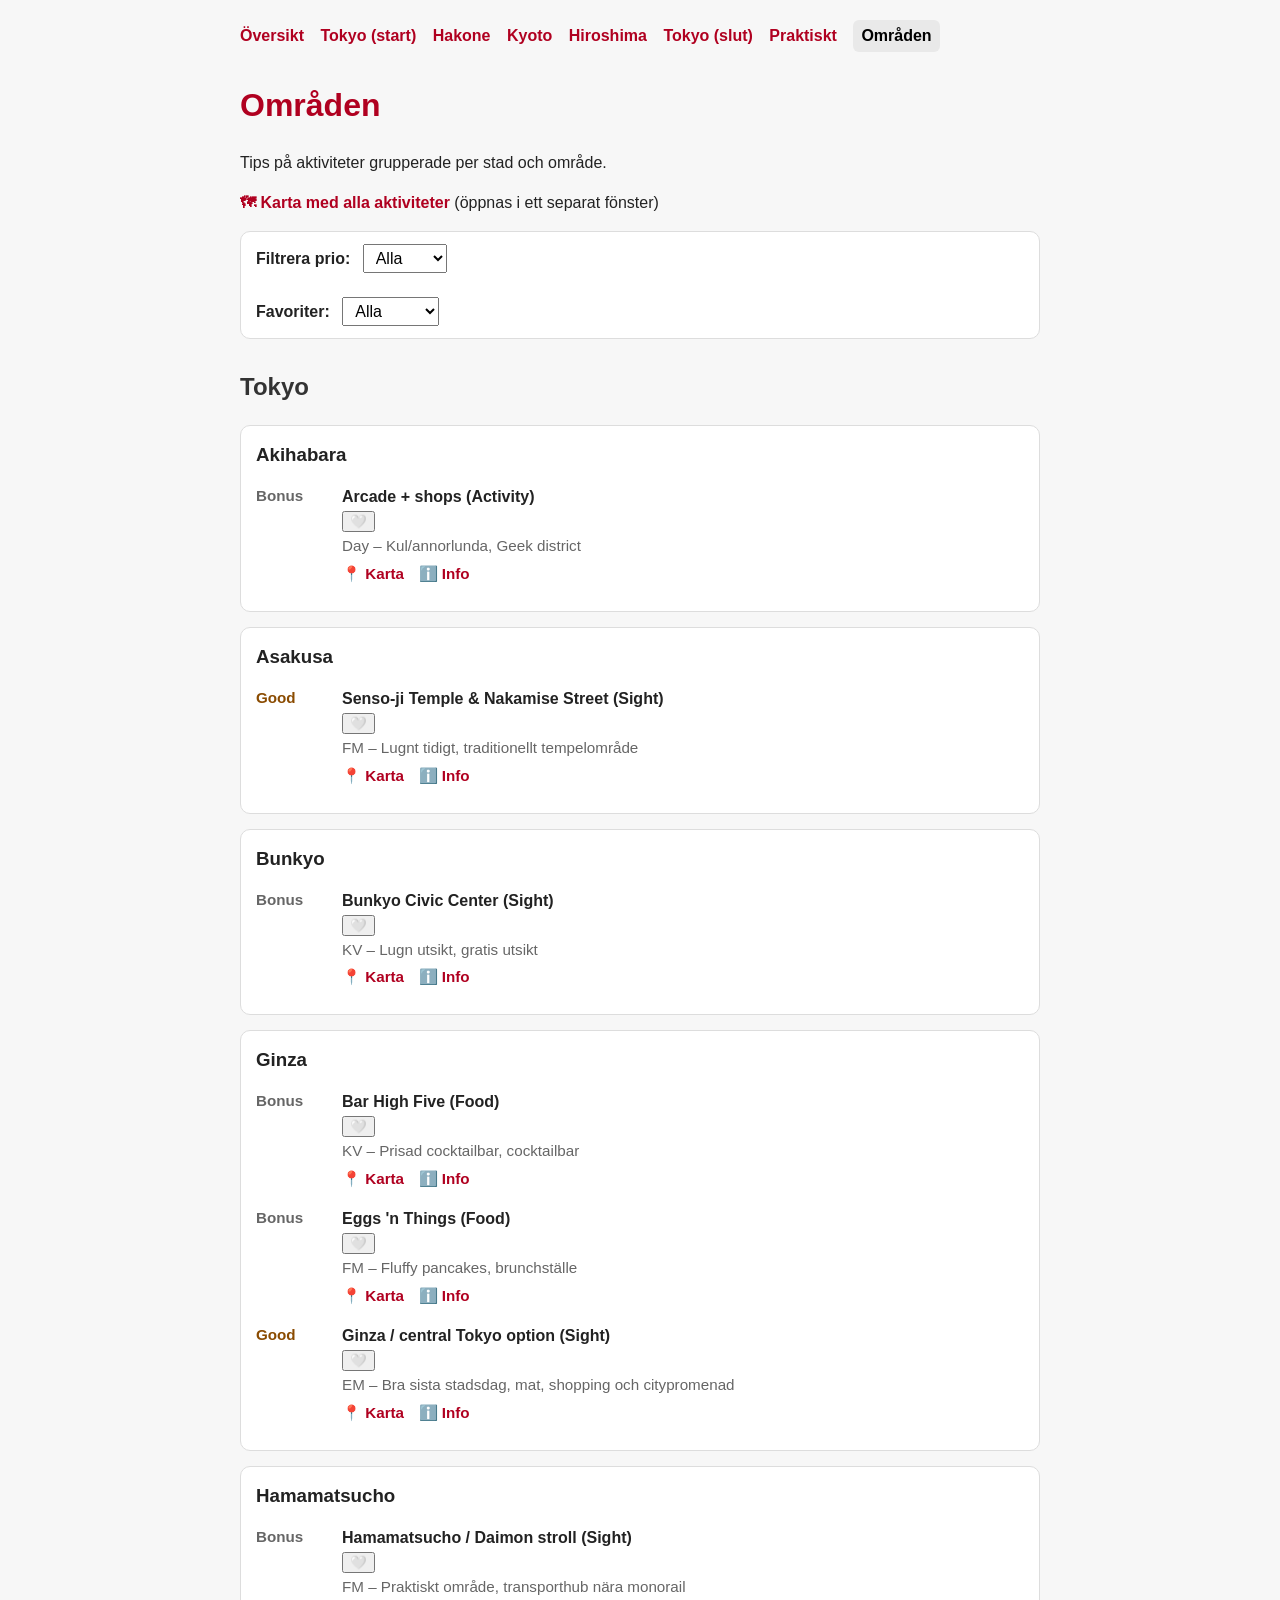
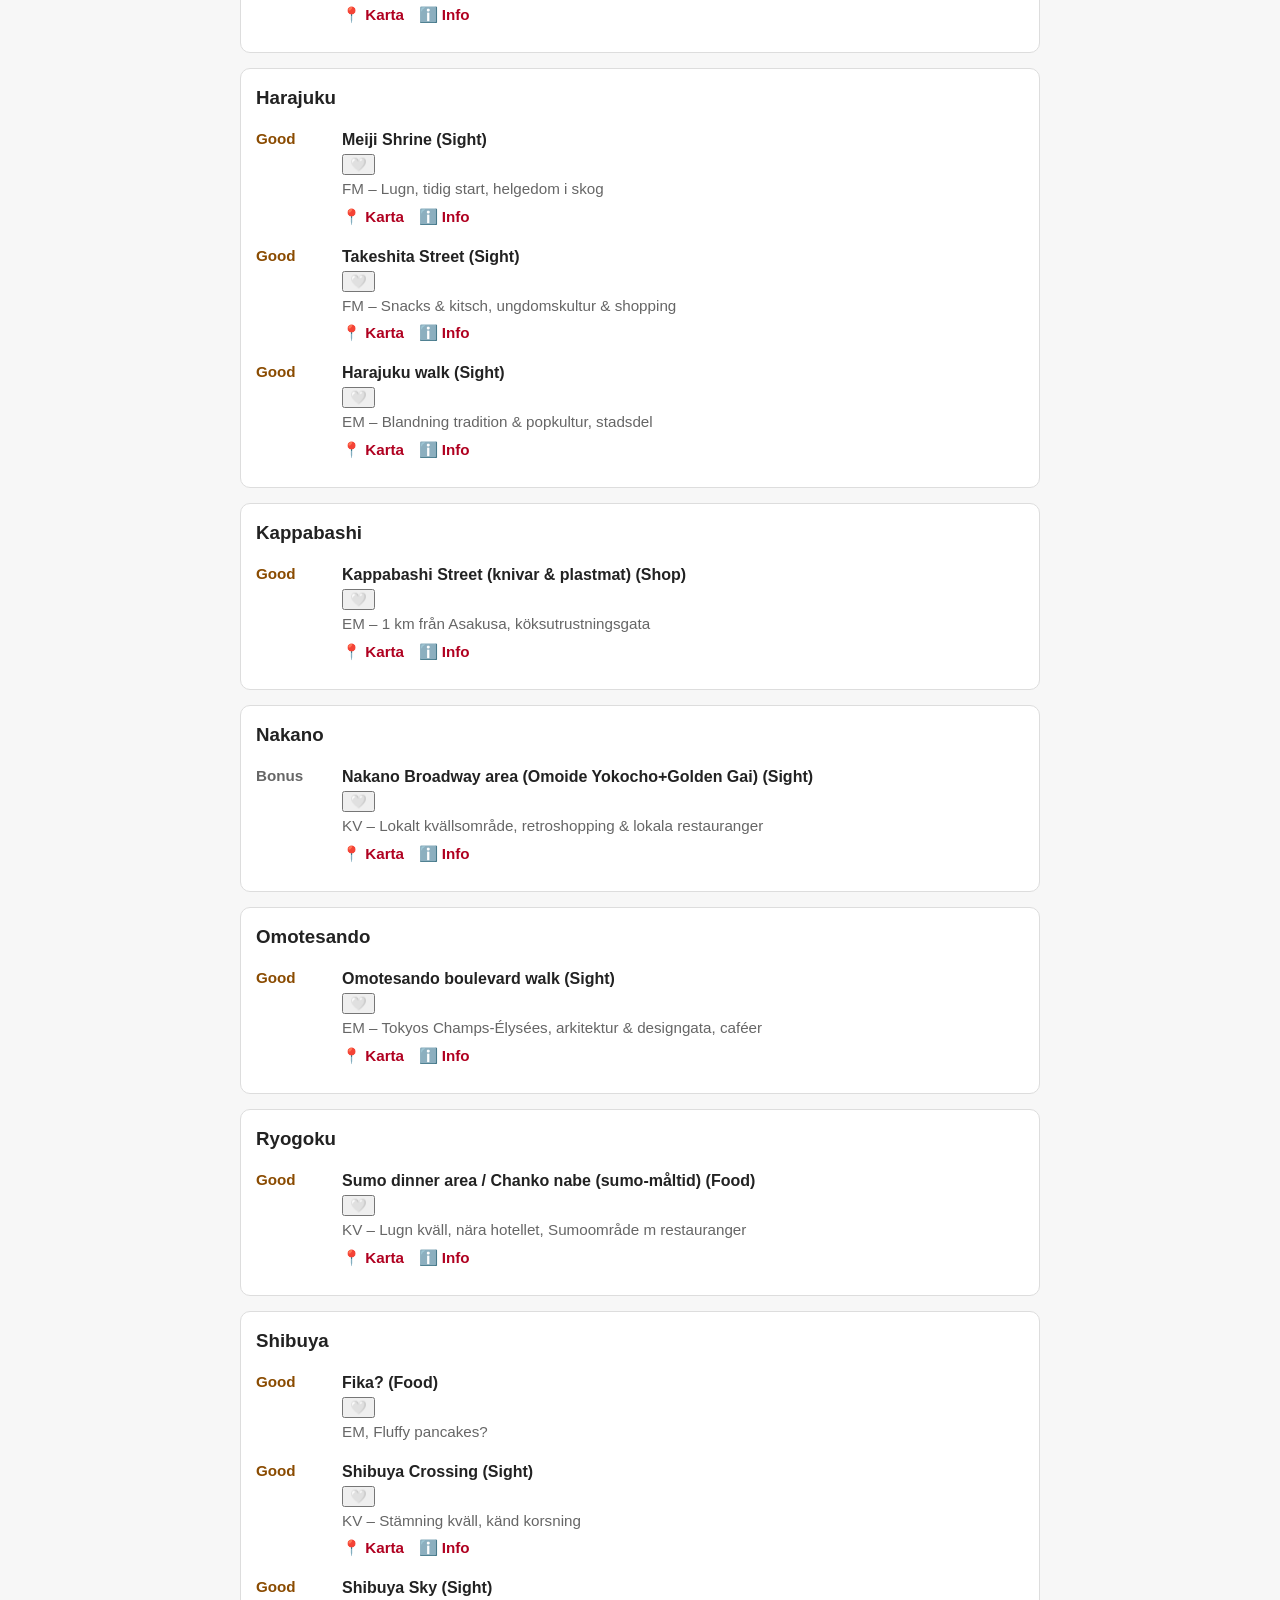
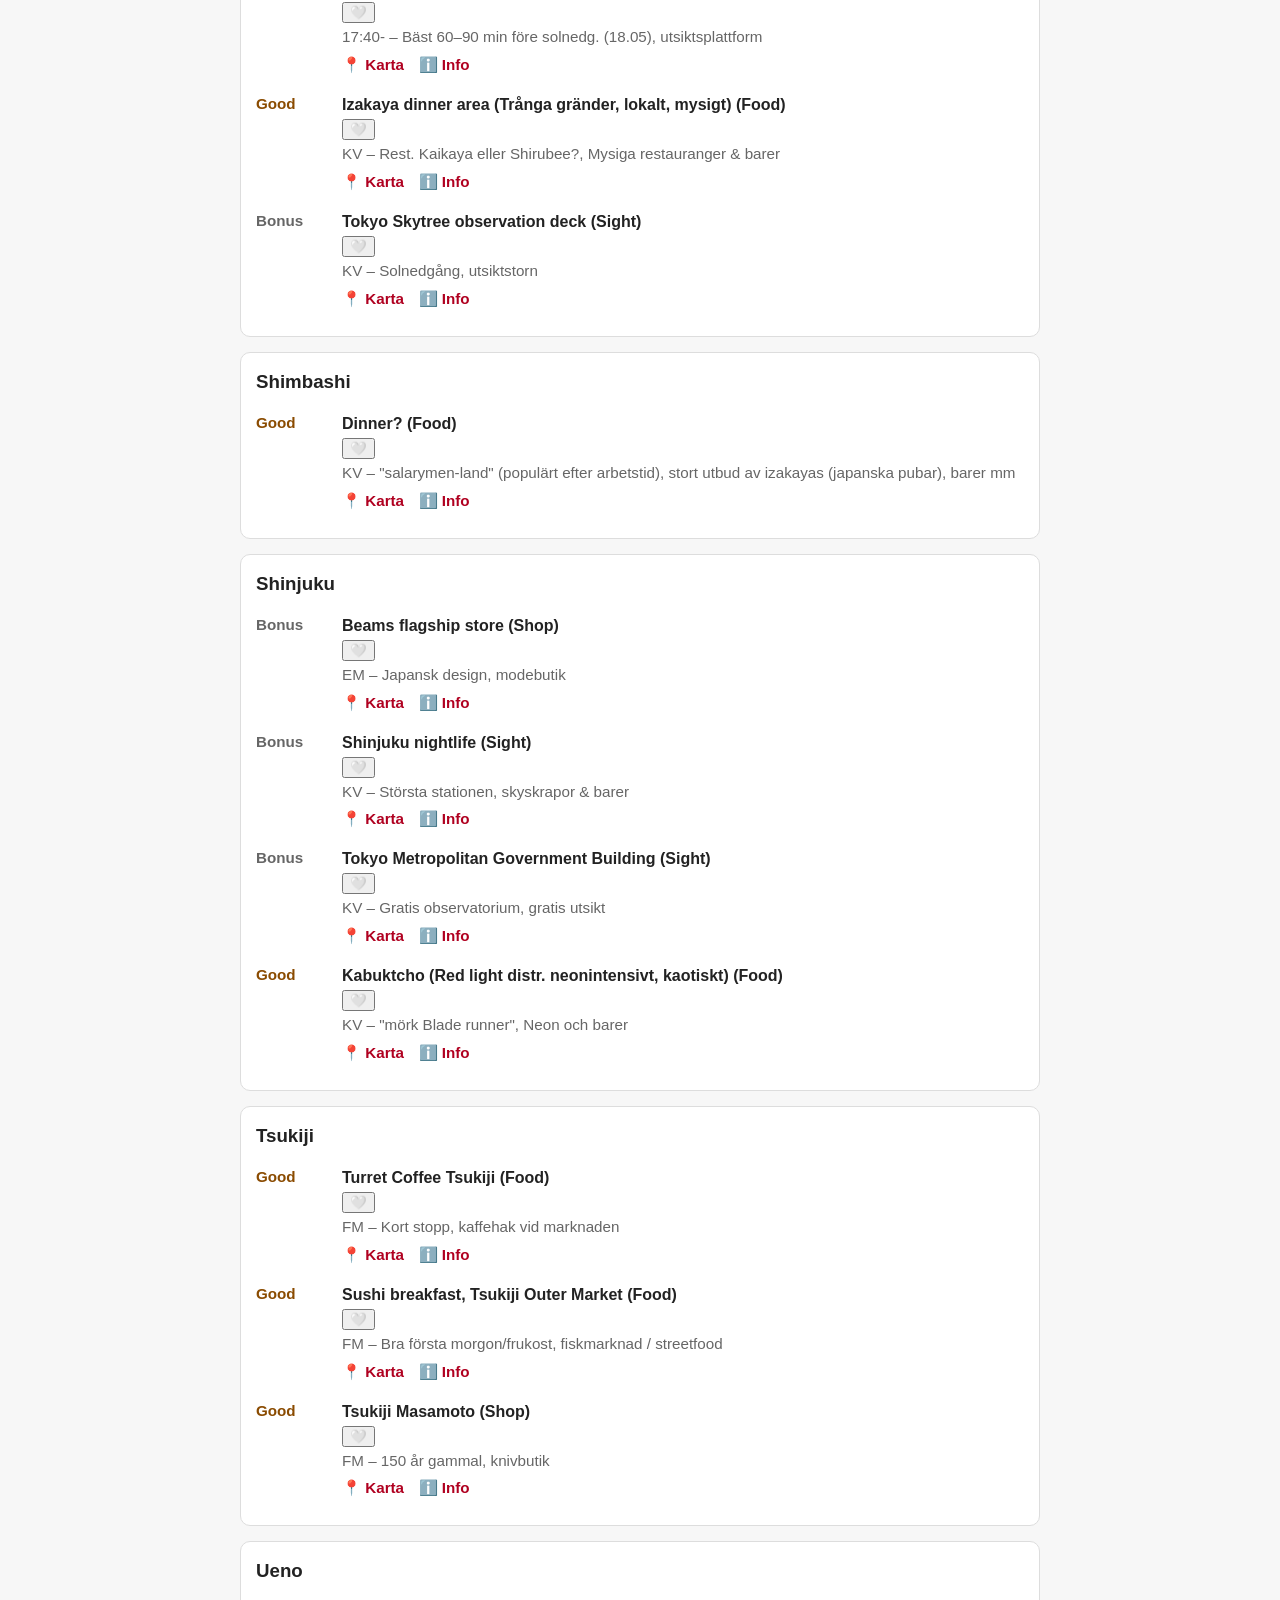
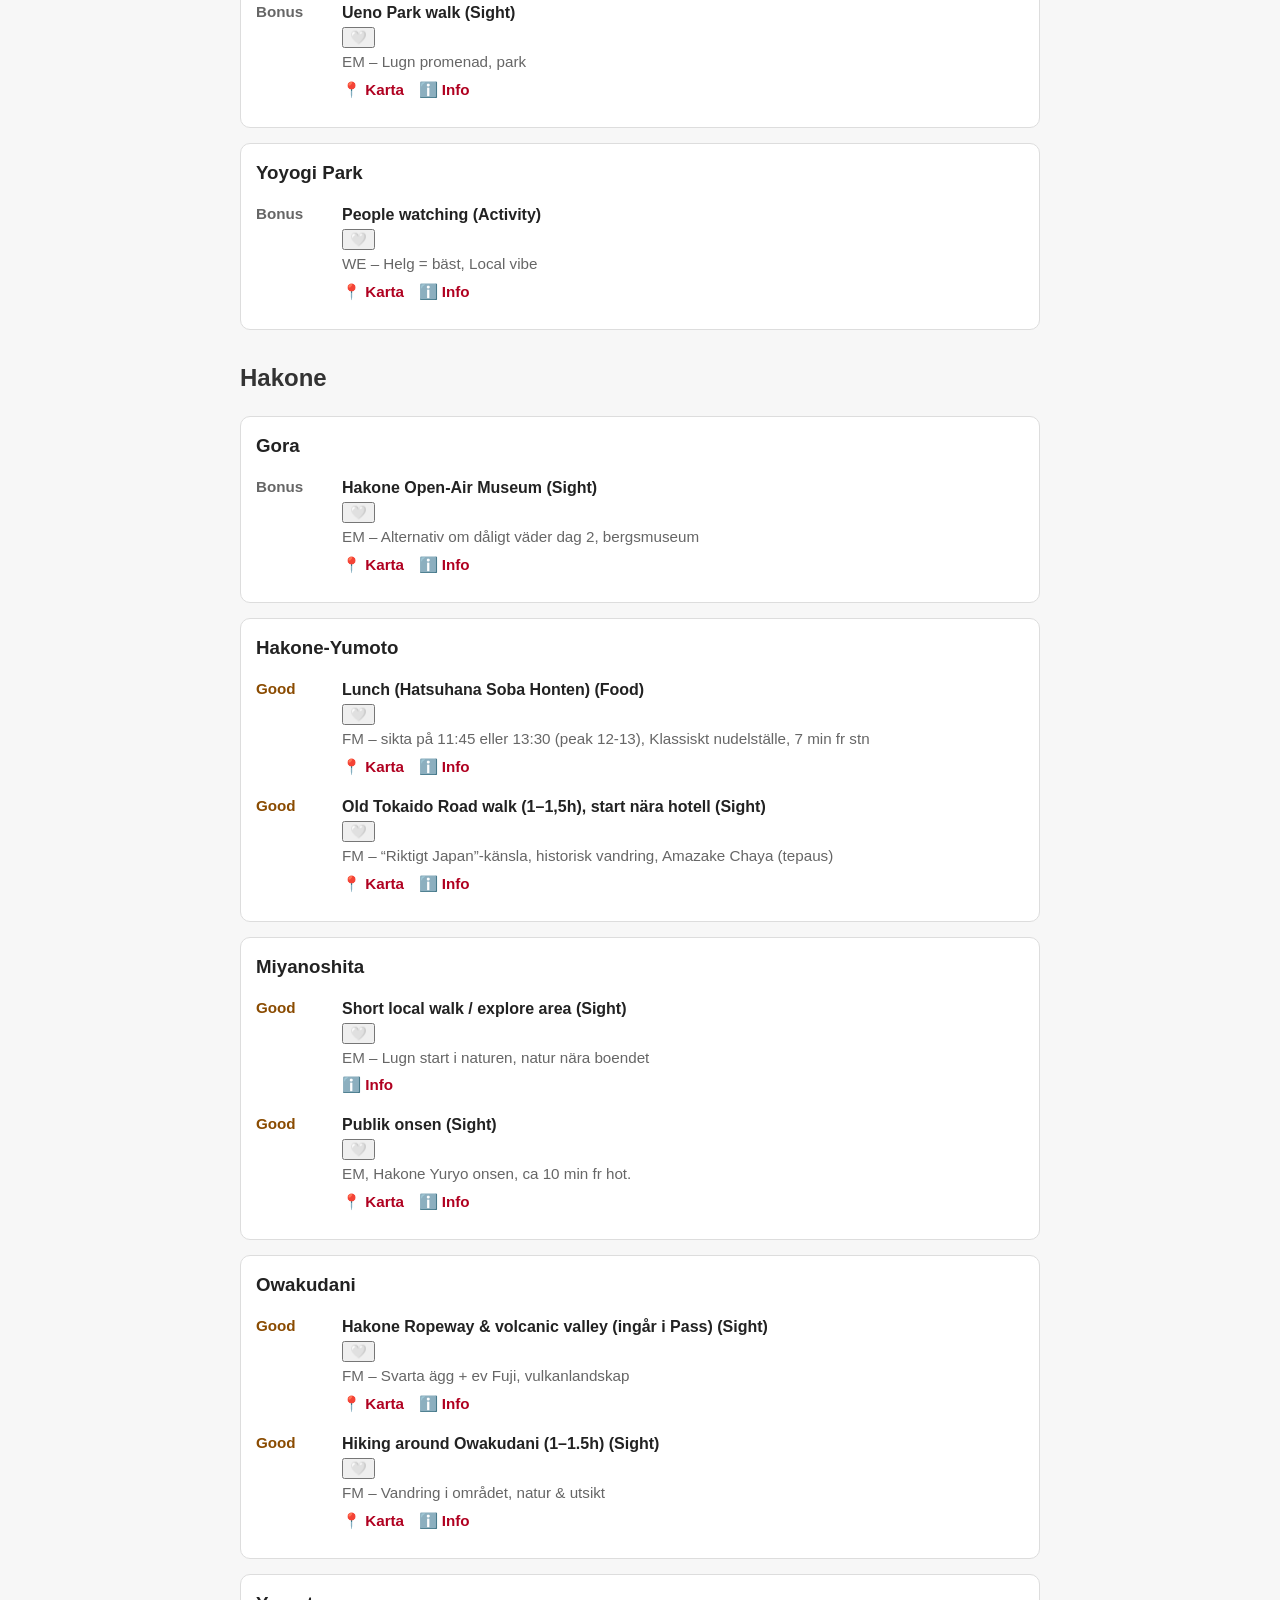
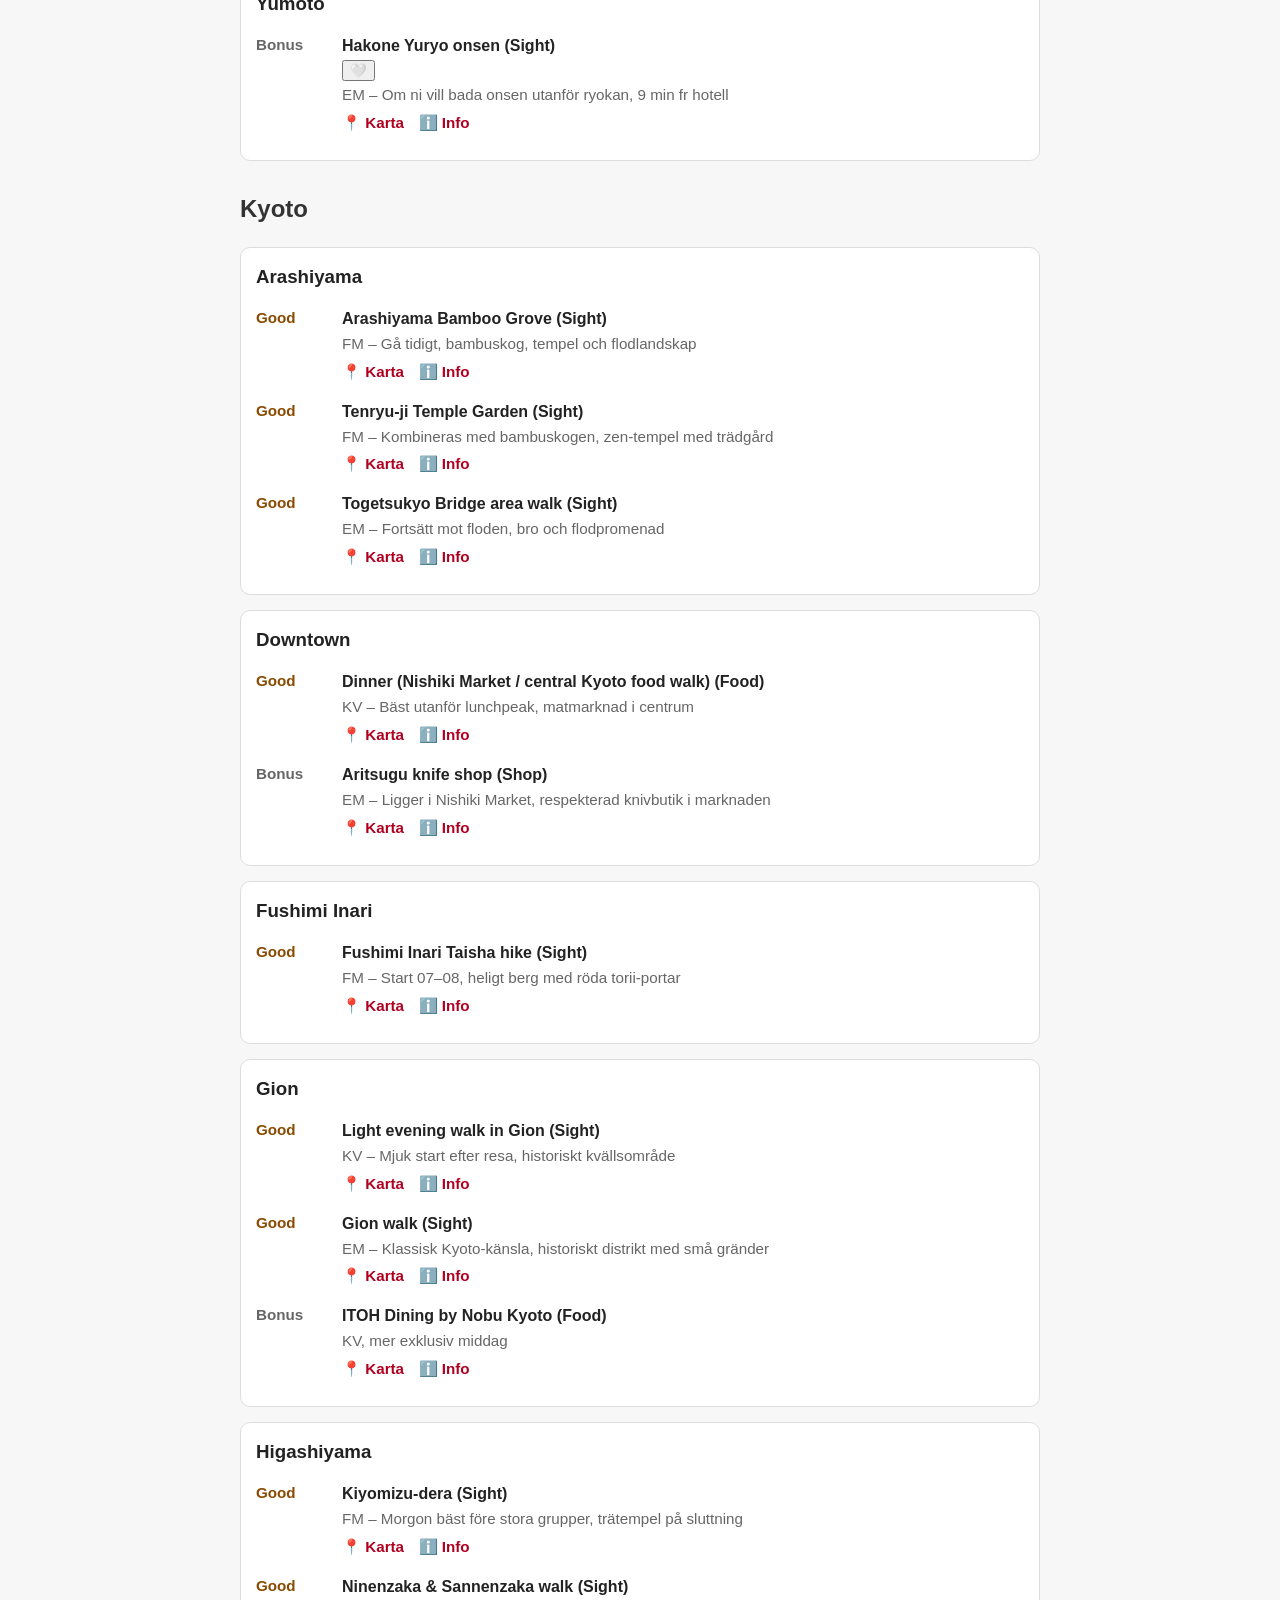
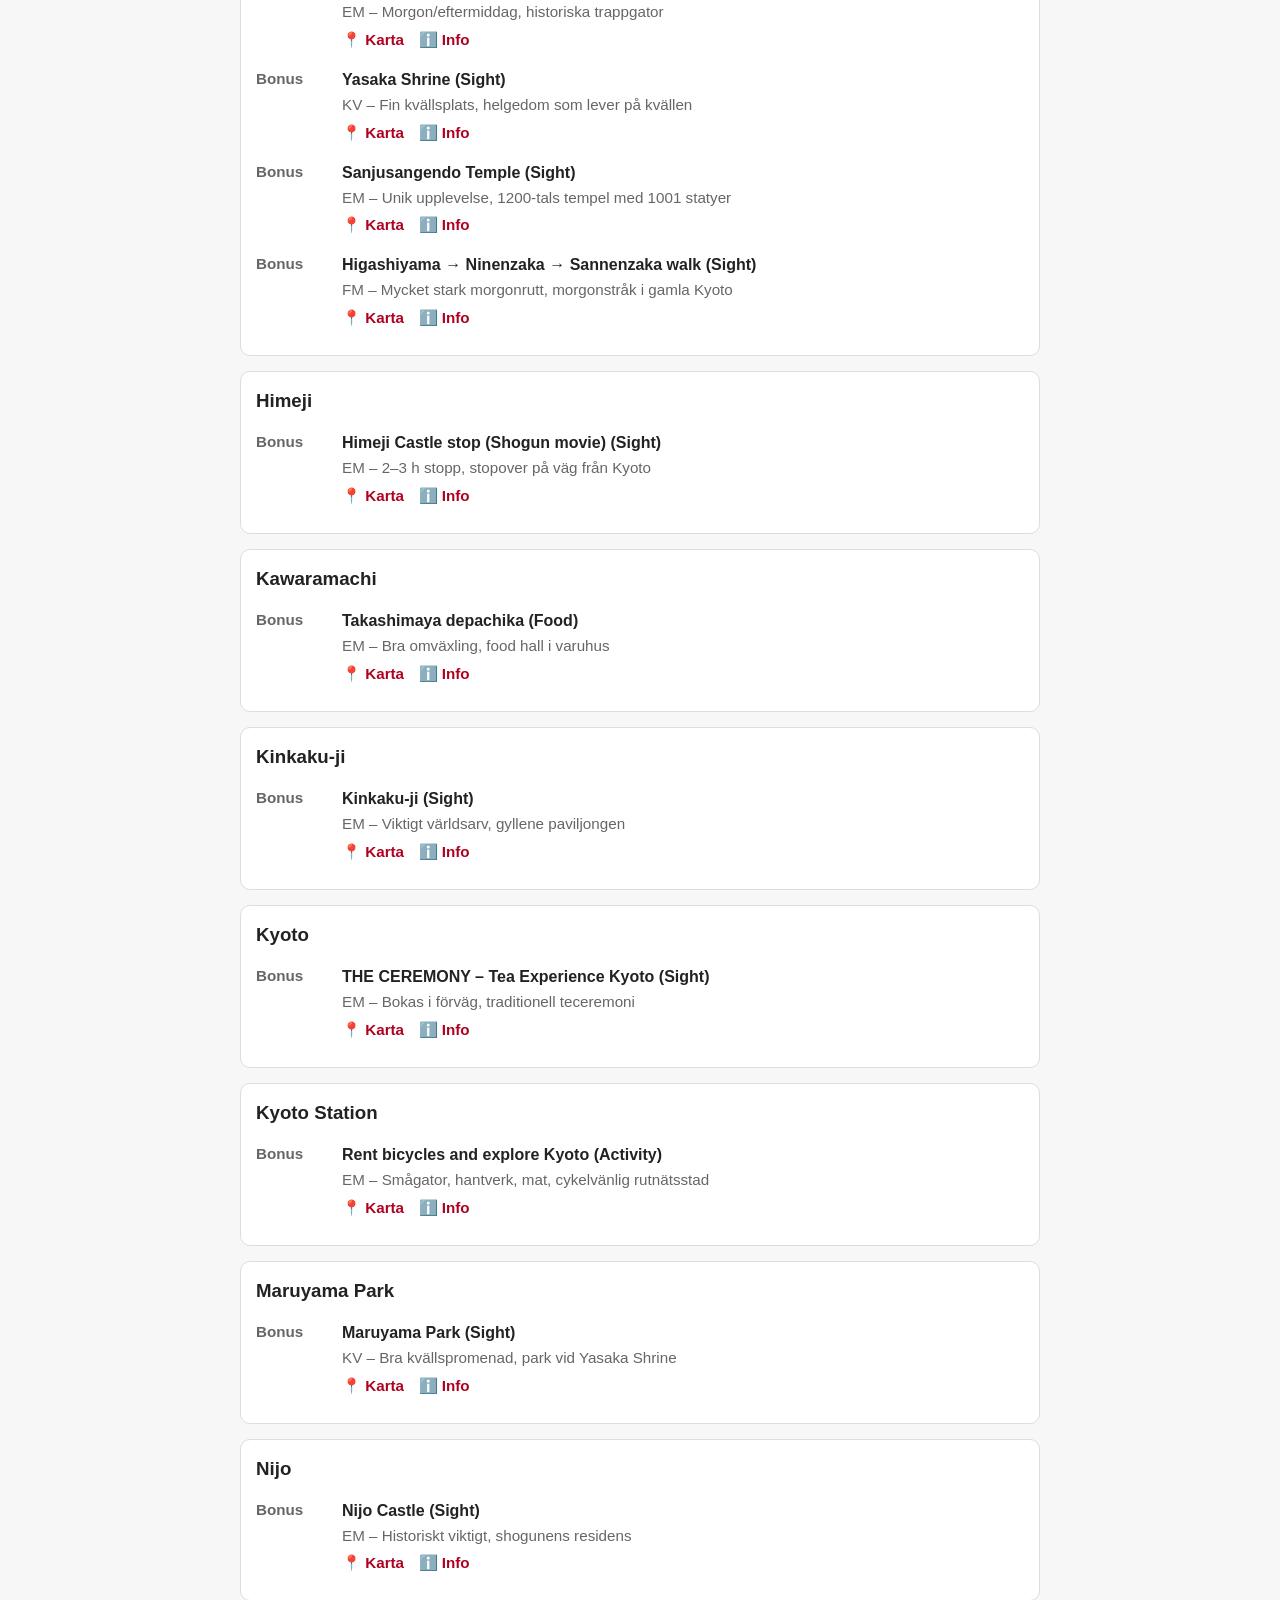
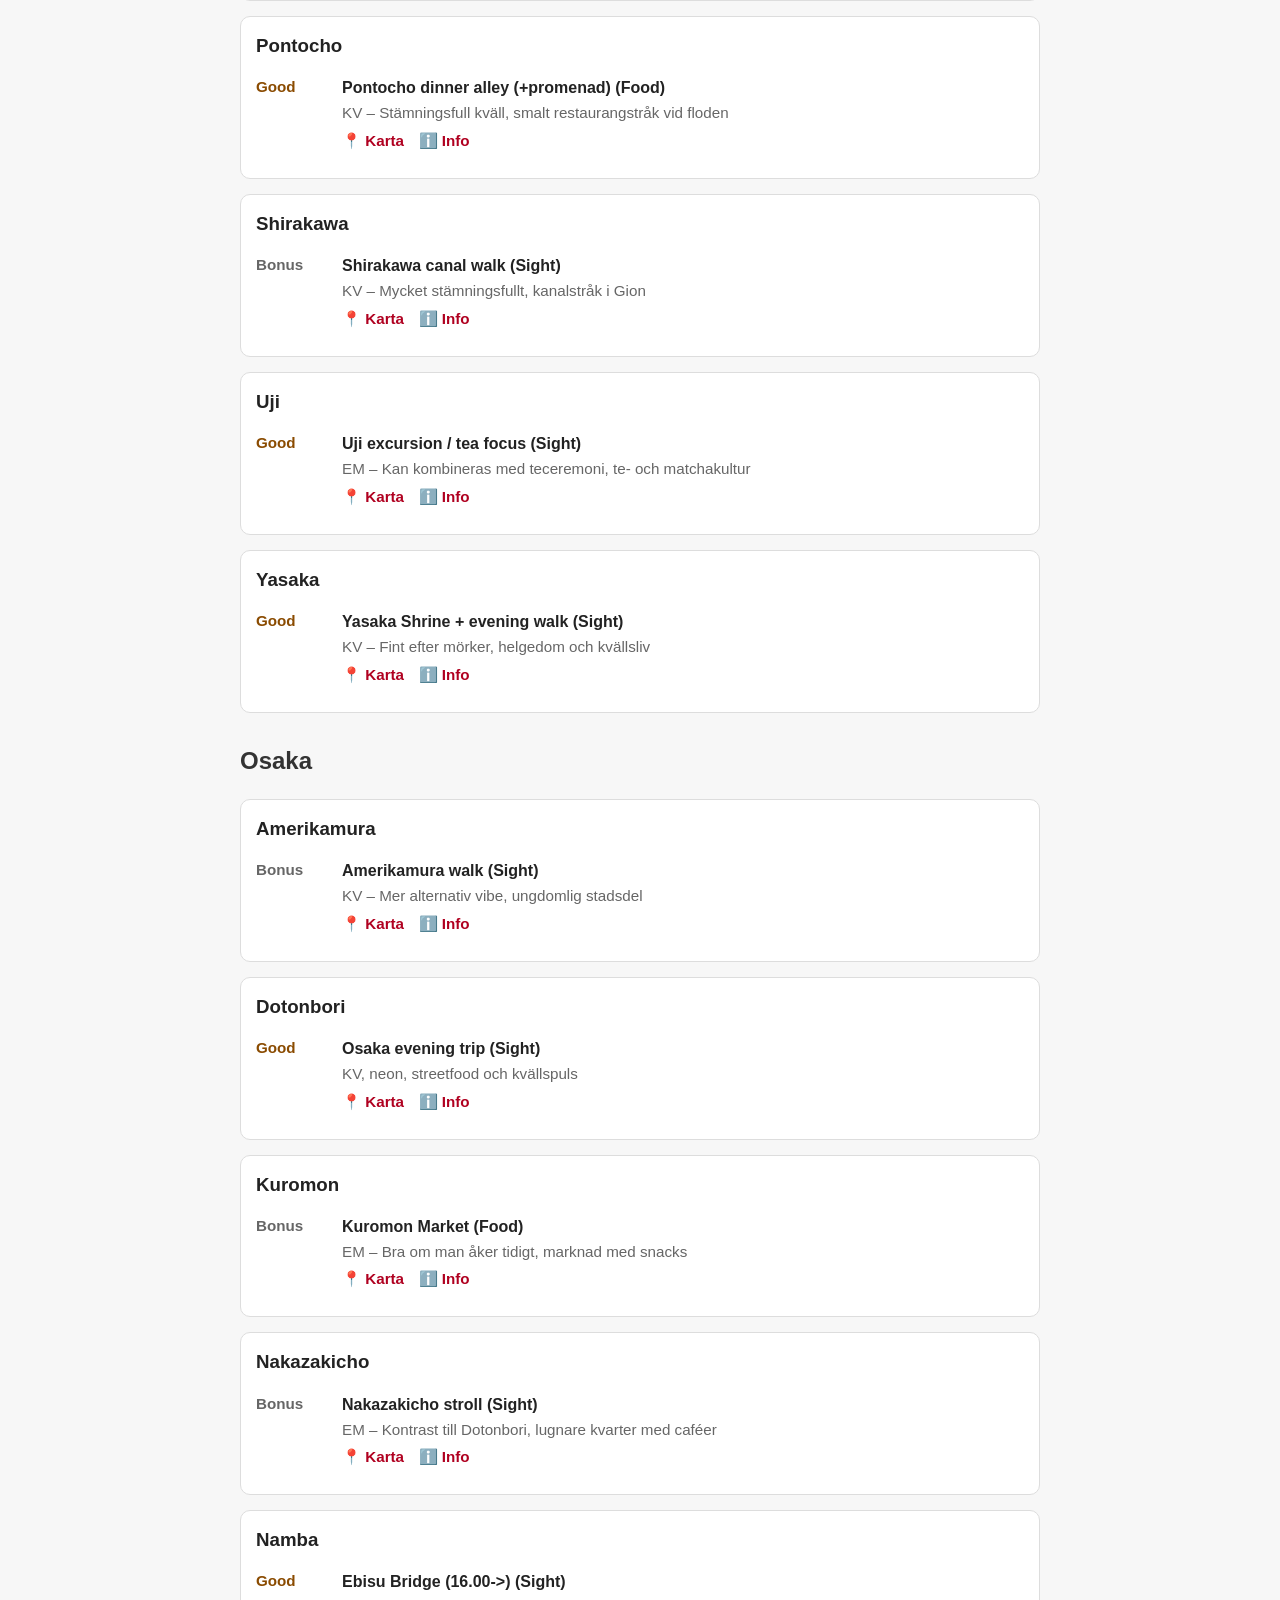
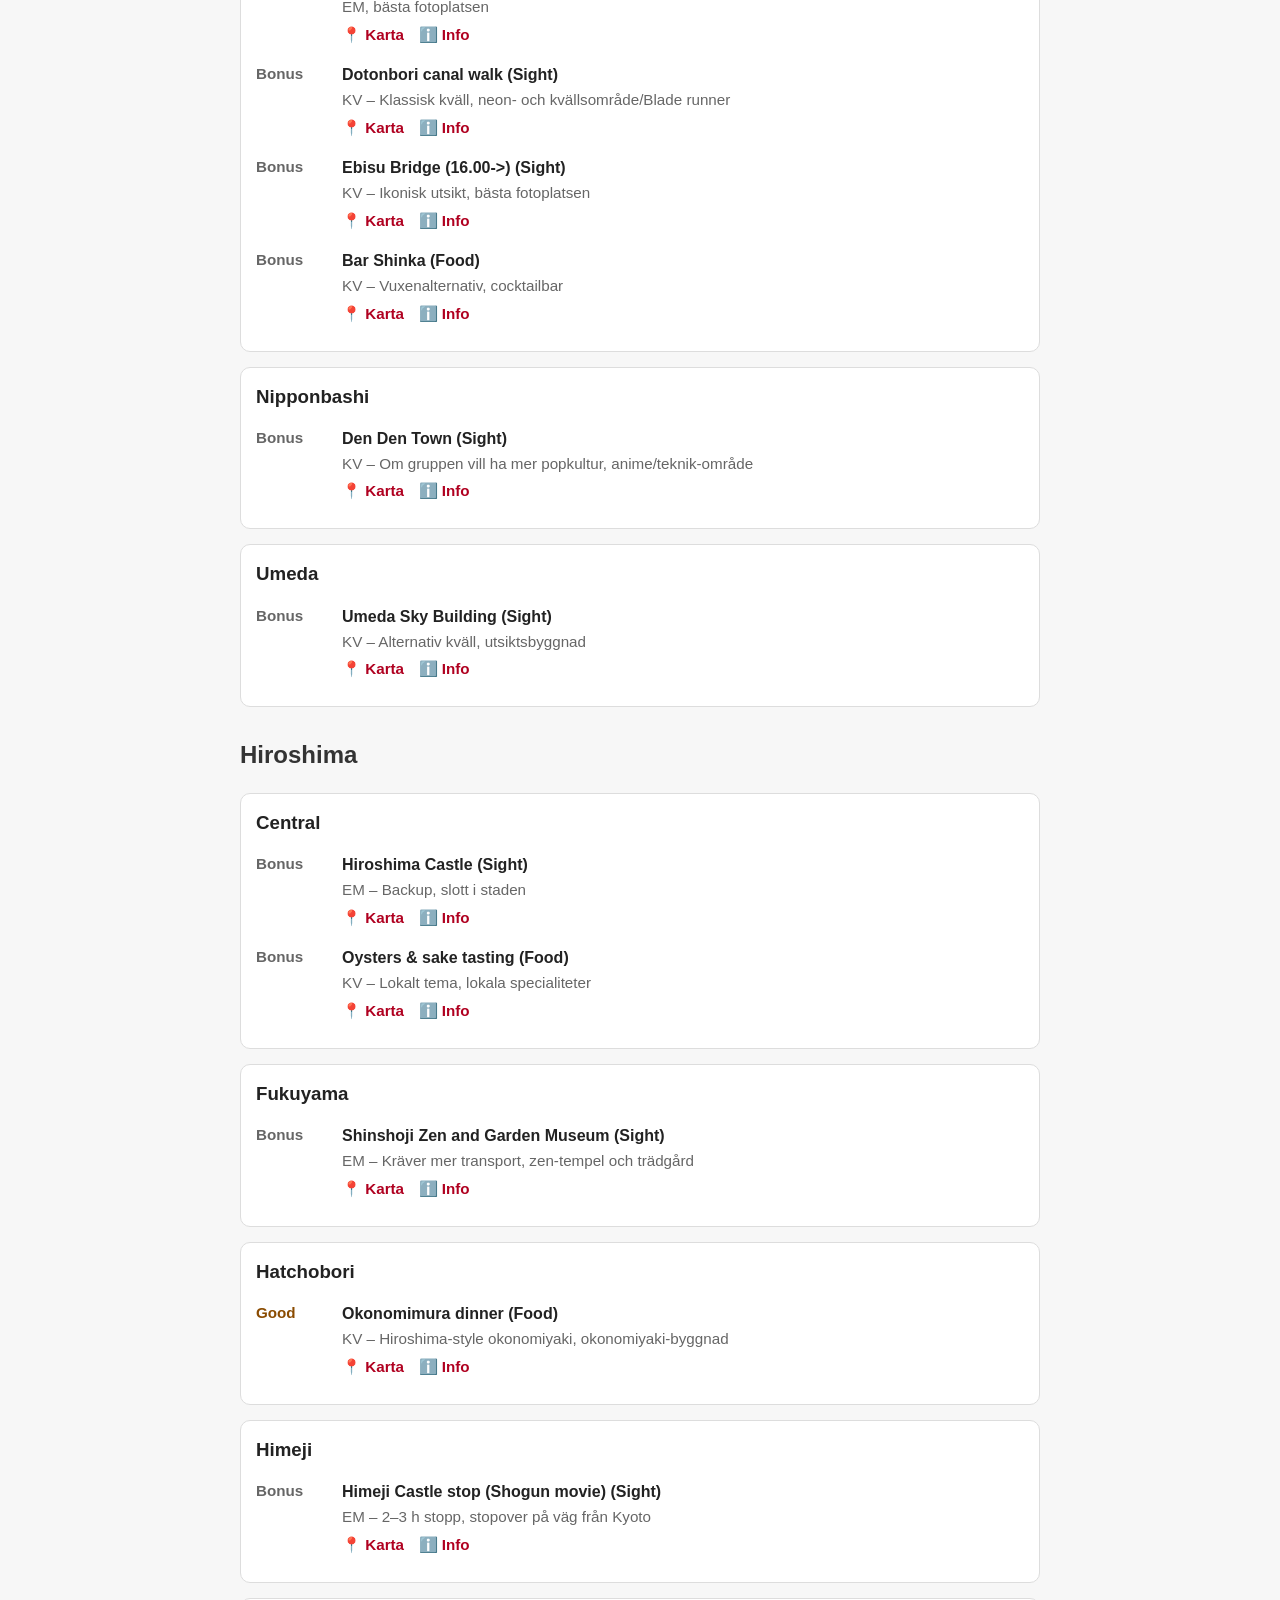
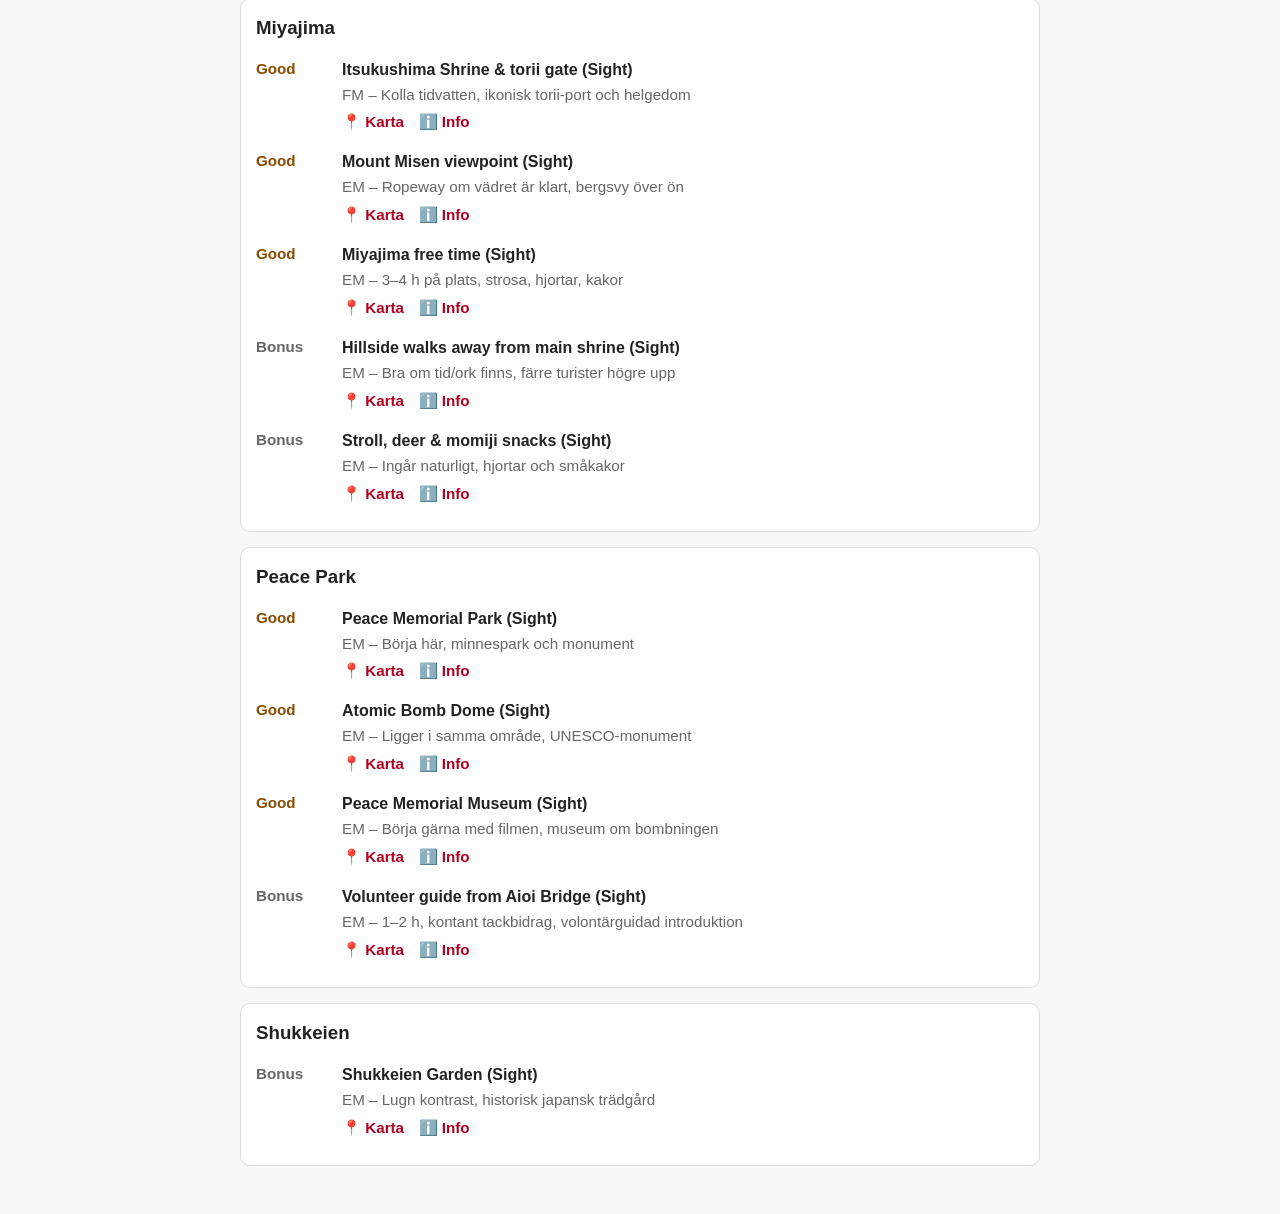
==== areas.html @ f8ab14da "Update areas.html" ====
<!DOCTYPE html>
<html lang="sv">
<head>
  <meta charset="UTF-8">
  <meta name="viewport" content="width=device-width, initial-scale=1.0">
  <title>Områden</title>
  <link rel="stylesheet" href="style.css?v=4">
  <style>
    .toolbar {
      background: white;
      border: 1px solid #ddd;
      border-radius: 10px;
      padding: 12px 15px;
      margin-bottom: 18px;
    }
    .toolbar label {
      font-weight: bold;
      margin-right: 8px;
    }
    .toolbar select {
      font-size: 1rem;
      padding: 4px 8px;
    }
    .city-group { margin-bottom: 28px; }
    .area-block {
      background: white;
      border: 1px solid #ddd;
      border-radius: 10px;
      padding: 15px;
      margin-bottom: 15px;
    }
    .area-block h3 {
      margin-top: 0;
      margin-bottom: 10px;
    }
    .activity-item {
      display: grid;
      grid-template-columns: 76px 1fr;
      gap: 10px;
      margin: 10px 0;
      padding-top: 6px;
    }
    .prio {
      font-weight: bold;
      font-size: 0.95rem;
      white-space: nowrap;
      color: #666;
    }
    .good-prio .prio { color: #8a4b00; }
    .bonus-prio .prio { color: #666; }
    .item-main .name {
      font-weight: bold;
    }
    .item-meta {
      color: #666;
      font-size: 0.95rem;
      margin-top: 2px;
    }
    .item-links {
      margin-top: 4px;
    }
    .item-links a {
      margin-right: 10px;
      font-size: 0.95rem;
    }
    @media (max-width: 640px) {
      .activity-item {
        grid-template-columns: 1fr;
        gap: 4px;
      }
      .prio {
        font-size: 0.9rem;
      }
    }
  </style>
</head>
<body>

<div class="menu">
  <a href="index.html">Översikt</a>
  <a href="tokyo_3_5.html">Tokyo (start)</a>
  <a href="hakone.html">Hakone</a>
  <a href="kyoto.html">Kyoto</a>
  <a href="hiroshima.html">Hiroshima</a>
  <a href="tokyo_12_14.html">Tokyo (slut)</a>
  <a href="practical.html">Praktiskt</a>
  <a href="areas.html" class="active">Områden</a>
</div>

<h1>Områden</h1>
<p>Tips på aktiviteter grupperade per stad och område.</p>

<p>
  <a href="https://www.google.com/maps/d/viewer?mid=1NEKltZ9swsaoMFm5Di4IIX3zMaCpUF0" target="_blank" rel="noopener noreferrer">
    🗺 Karta med alla aktiviteter
  </a>
<span class="note">(öppnas i ett separat fönster)</span>
</p>

<div class="toolbar">
  <label for="prioFilter">Filtrera prio:</label>
  <select id="prioFilter">
    <option value="all">Alla</option>
    <option value="good">Good</option>
    <option value="bonus">Bonus</option>
  </select>
<br>
<br>
  <label for="favFilter">Favoriter:</label>
<select id="favFilter">
  <option value="all">Alla</option>
  <option value="favorites">Bara ❤️</option>
</select>
</div>

<div class="city-group">
<h2>Tokyo</h2>
<div class="area-block">
<h3>Akihabara</h3>
<div class="activity-item bonus-prio" data-prio="bonus">
  <div class="prio">Bonus</div>
  <div class="item-main">
    <div class="name-row">
  <div class="name">Arcade + shops (Activity)</div>
  <button class="heart-btn" type="button" aria-label="Markera favorit">🤍</button>
</div>
    <div class="item-meta">Day – Kul/annorlunda, Geek district</div>
    <div class="item-links"><a href="https://maps.google.com/?q=Akihabara+GIGO+Tokyo+Japan" target="_blank" rel="noopener noreferrer">📍 Karta</a> <a href="https://www.google.com/search?q=Arcade%20%2B%20shops%20nan" target="_blank" rel="noopener noreferrer">ℹ️ Info</a></div>
  </div>
</div>
</div>
<div class="area-block">
<h3>Asakusa</h3>
<div class="activity-item good-prio" data-prio="good">
  <div class="prio">Good</div>
  <div class="item-main">
   <div class="name-row">
  <div class="name">Senso-ji Temple &amp; Nakamise Street (Sight)</div>
  <button class="heart-btn" type="button" aria-label="Markera favorit">🤍</button>
</div>
    <div class="item-meta">FM – Lugnt tidigt, traditionellt tempelområde</div>
    <div class="item-links"><a href="https://maps.google.com/?q=Senso-ji+Temple+Tokyo+Japan" target="_blank" rel="noopener noreferrer">📍 Karta</a> <a href="https://www.google.com/search?q=Senso-ji%20Temple%20%26%20Nakamise%20Street%20Tokyo" target="_blank" rel="noopener noreferrer">ℹ️ Info</a></div>
  </div>
</div>
</div>
<div class="area-block">
<h3>Bunkyo</h3>
<div class="activity-item bonus-prio" data-prio="bonus">
  <div class="prio">Bonus</div>
  <div class="item-main">
    <div class="name-row">
  <div class="name">Bunkyo Civic Center (Sight)</div>
  <button class="heart-btn" type="button" aria-label="Markera favorit">🤍</button>
</div>
    <div class="item-meta">KV – Lugn utsikt, gratis utsikt</div>
    <div class="item-links"><a href="https://maps.google.com/?q=Bunkyo+Civic+Center+Tokyo+Japan" target="_blank" rel="noopener noreferrer">📍 Karta</a> <a href="https://www.google.com/search?q=Bunkyo%20Civic%20Center%20nan" target="_blank" rel="noopener noreferrer">ℹ️ Info</a></div>
  </div>
</div>
</div>
<div class="area-block">
<h3>Ginza</h3>
<div class="activity-item bonus-prio" data-prio="bonus">
  <div class="prio">Bonus</div>
  <div class="item-main">
  <div class="name-row">
  <div class="name">Bar High Five (Food)</div>
  <button class="heart-btn" type="button" aria-label="Markera favorit">🤍</button>
</div>  
    <div class="item-meta">KV – Prisad cocktailbar, cocktailbar</div>
    <div class="item-links"><a href="https://maps.google.com/?q=Bar+High+Five+Tokyo+Japan" target="_blank" rel="noopener noreferrer">📍 Karta</a> <a href="https://www.google.com/search?q=Bar%20High%20Five%20nan" target="_blank" rel="noopener noreferrer">ℹ️ Info</a></div>
  </div>
</div>
<div class="activity-item bonus-prio" data-prio="bonus">
  <div class="prio">Bonus</div>
  <div class="item-main">
    <div class="name-row">
  <div class="name">Eggs &#x27;n Things (Food)</div>
  <button class="heart-btn" type="button" aria-label="Markera favorit">🤍</button>
</div>
    <div class="item-meta">FM – Fluffy pancakes, brunchställe</div>
    <div class="item-links"><a href="https://maps.google.com/?q=Eggs+%27n+Things+Tokyo+Japan" target="_blank" rel="noopener noreferrer">📍 Karta</a> <a href="https://www.google.com/search?q=Eggs%20%27n%20Things%20nan" target="_blank" rel="noopener noreferrer">ℹ️ Info</a></div>
  </div>
</div>
<div class="activity-item good-prio" data-prio="good">
  <div class="prio">Good</div>
  <div class="item-main">
    <div class="name-row">
  <div class="name">Ginza / central Tokyo option (Sight)</div>
  <button class="heart-btn" type="button" aria-label="Markera favorit">🤍</button>
</div>
    <div class="item-meta">EM – Bra sista stadsdag, mat, shopping och citypromenad</div>
    <div class="item-links"><a href="https://maps.google.com/?q=Ginza+district+Tokyo+Japan" target="_blank" rel="noopener noreferrer">📍 Karta</a> <a href="https://www.google.com/search?q=Ginza%20/%20central%20Tokyo%20option%20nan" target="_blank" rel="noopener noreferrer">ℹ️ Info</a></div>
  </div>
</div>
</div>
<div class="area-block">
<h3>Hamamatsucho</h3>
<div class="activity-item bonus-prio" data-prio="bonus">
  <div class="prio">Bonus</div>
  <div class="item-main">
    <div class="name-row">
  <div class="name">Hamamatsucho / Daimon stroll (Sight)</div>
  <button class="heart-btn" type="button" aria-label="Markera favorit">🤍</button>
</div>
    <div class="item-meta">FM – Praktiskt område, transporthub nära monorail</div>
    <div class="item-links"><a href="https://maps.google.com/?q=Hamamatsucho+Station+Tokyo+Japan" target="_blank" rel="noopener noreferrer">📍 Karta</a> <a href="https://www.google.com/search?q=Hamamatsucho%20/%20Daimon%20stroll%20nan" target="_blank" rel="noopener noreferrer">ℹ️ Info</a></div>
  </div>
</div>
</div>
<div class="area-block">
<h3>Harajuku</h3>
<div class="activity-item good-prio" data-prio="good">
  <div class="prio">Good</div>
  <div class="item-main">
  <div class="name-row">
  <div class="name">Meiji Shrine (Sight)</div>
  <button class="heart-btn" type="button" aria-label="Markera favorit">🤍</button>
</div>  
    <div class="item-meta">FM – Lugn, tidig start, helgedom i skog</div>
    <div class="item-links"><a href="https://maps.google.com/?q=Meiji+Shrine+Tokyo+Japan" target="_blank" rel="noopener noreferrer">📍 Karta</a> <a href="https://www.google.com/search?q=Meiji%20Shrine%20Tokyo" target="_blank" rel="noopener noreferrer">ℹ️ Info</a></div>
  </div>
</div>
<div class="activity-item good-prio" data-prio="good">
  <div class="prio">Good</div>
  <div class="item-main">
  <div class="name-row">
  <div class="name">Takeshita Street (Sight)</div>
  <button class="heart-btn" type="button" aria-label="Markera favorit">🤍</button>
</div>  
    <div class="item-meta">FM – Snacks &amp; kitsch, ungdomskultur &amp; shopping</div>
    <div class="item-links"><a href="https://maps.google.com/?q=Takeshita+Street+Tokyo+Japan" target="_blank" rel="noopener noreferrer">📍 Karta</a> <a href="https://www.google.com/search?q=Takeshita%20Street%20Tokyo" target="_blank" rel="noopener noreferrer">ℹ️ Info</a></div>
  </div>
</div>
<div class="activity-item good-prio" data-prio="good">
  <div class="prio">Good</div>
  <div class="item-main">
  <div class="name-row">
  <div class="name">Harajuku walk (Sight)</div>
  <button class="heart-btn" type="button" aria-label="Markera favorit">🤍</button>
</div>  
    <div class="item-meta">EM – Blandning tradition &amp; popkultur, stadsdel</div>
    <div class="item-links"><a href="https://maps.google.com/?q=Harajuku+Tokyo+Japan" target="_blank" rel="noopener noreferrer">📍 Karta</a> <a href="https://www.google.com/search?q=Harajuku%20walk%20Tokyo" target="_blank" rel="noopener noreferrer">ℹ️ Info</a></div>
  </div>
</div>
</div>
<div class="area-block">
<h3>Kappabashi</h3>
<div class="activity-item good-prio" data-prio="good">
  <div class="prio">Good</div>
  <div class="item-main">
  <div class="name-row">
  <div class="name">Kappabashi Street (knivar &amp; plastmat) (Shop)</div>
  <button class="heart-btn" type="button" aria-label="Markera favorit">🤍</button>
</div>  
    <div class="item-meta">EM – 1 km från Asakusa, köksutrustningsgata</div>
    <div class="item-links"><a href="https://maps.google.com/?q=Kappabashi+Street+Tokyo+Japan" target="_blank" rel="noopener noreferrer">📍 Karta</a> <a href="https://www.google.com/search?q=Kappabashi%20Street%20%28knivar%20%26%20plastmat%29%20Tokyo" target="_blank" rel="noopener noreferrer">ℹ️ Info</a></div>
  </div>
</div>
</div>
<div class="area-block">
<h3>Nakano</h3>
<div class="activity-item bonus-prio" data-prio="bonus">
  <div class="prio">Bonus</div>
  <div class="item-main">
  <div class="name-row">
  <div class="name">Nakano Broadway area (Omoide Yokocho+Golden Gai) (Sight)</div>
  <button class="heart-btn" type="button" aria-label="Markera favorit">🤍</button>
</div>  
    <div class="item-meta">KV – Lokalt kvällsområde, retroshopping &amp; lokala restauranger</div>
    <div class="item-links"><a href="https://maps.google.com/?q=Nakano+Broadway+Tokyo+Japan" target="_blank" rel="noopener noreferrer">📍 Karta</a> <a href="https://www.google.com/search?q=Nakano%20Broadway%20area%20%28Omoide%20Yokocho%2BGolden%20Gai%29%20nan" target="_blank" rel="noopener noreferrer">ℹ️ Info</a></div>
  </div>
</div>
</div>
<div class="area-block">
<h3>Omotesando</h3>
<div class="activity-item good-prio" data-prio="good">
  <div class="prio">Good</div>
  <div class="item-main">
   <div class="name-row">
  <div class="name">Omotesando boulevard walk (Sight)</div>
  <button class="heart-btn" type="button" aria-label="Markera favorit">🤍</button>
</div> 
    <div class="item-meta">EM – Tokyos Champs-Élysées, arkitektur &amp; designgata, caféer</div>
    <div class="item-links"><a href="https://maps.google.com/?q=Omotesando+Tokyo+Japan" target="_blank" rel="noopener noreferrer">📍 Karta</a> <a href="https://www.google.com/search?q=Omotesando%20boulevard%20walk%20Tokyo" target="_blank" rel="noopener noreferrer">ℹ️ Info</a></div>
  </div>
</div>
</div>
<div class="area-block">
<h3>Ryogoku</h3>
<div class="activity-item good-prio" data-prio="good">
  <div class="prio">Good</div>
  <div class="item-main">
    <div class="name-row">
  <div class="name">Sumo dinner area / Chanko nabe (sumo-måltid) (Food)</div>
  <button class="heart-btn" type="button" aria-label="Markera favorit">🤍</button>
</div>  
    <div class="item-meta">KV – Lugn kväll, nära hotellet, Sumoområde m restauranger</div>
    <div class="item-links"><a href="https://maps.google.com/?q=Chanko+nabe+dinner+area+Tokyo+Japan" target="_blank" rel="noopener noreferrer">📍 Karta</a> <a href="https://www.google.com/search?q=Sumo%20dinner%20area%20/%20Chanko%20nabe%20%28sumo-m%C3%A5ltid%29%20Tokyo" target="_blank" rel="noopener noreferrer">ℹ️ Info</a></div>
  </div>
</div>
</div>
<div class="area-block">
<h3>Shibuya</h3>
<div class="activity-item good-prio" data-prio="good">
  <div class="prio">Good</div>
  <div class="item-main">
   <div class="name-row">
  <div class="name">Fika? (Food)</div>
  <button class="heart-btn" type="button" aria-label="Markera favorit">🤍</button>
</div> 
    <div class="item-meta">EM, Fluffy pancakes?</div>
  </div>
</div>
<div class="activity-item good-prio" data-prio="good">
  <div class="prio">Good</div>
  <div class="item-main">
   <div class="name-row">
  <div class="name">Shibuya Crossing (Sight)</div>
  <button class="heart-btn" type="button" aria-label="Markera favorit">🤍</button>
</div> 
    <div class="item-meta">KV – Stämning kväll, känd korsning</div>
    <div class="item-links"><a href="https://maps.google.com/?q=Shibuya+Crossing+Tokyo+Japan" target="_blank" rel="noopener noreferrer">📍 Karta</a> <a href="https://www.google.com/search?q=Shibuya%20Crossing%20Tokyo" target="_blank" rel="noopener noreferrer">ℹ️ Info</a></div>
  </div>
</div>
<div class="activity-item good-prio" data-prio="good">
  <div class="prio">Good</div>
  <div class="item-main">
  <div class="name-row">
  <div class="name">Shibuya Sky (Sight)</div>
  <button class="heart-btn" type="button" aria-label="Markera favorit">🤍</button>
</div>  
    <div class="item-meta">17:40- – Bäst 60–90 min före solnedg. (18.05), utsiktsplattform</div>
    <div class="item-links"><a href="https://maps.google.com/?q=Shibuya+Sky+Tokyo+Japan" target="_blank" rel="noopener noreferrer">📍 Karta</a> <a href="https://www.google.com/search?q=Shibuya%20Sky%20Tokyo" target="_blank" rel="noopener noreferrer">ℹ️ Info</a></div>
  </div>
</div>
<div class="activity-item good-prio" data-prio="good">
  <div class="prio">Good</div>
  <div class="item-main">
   <div class="name-row">
  <div class="name">Izakaya dinner area (Trånga gränder, lokalt, mysigt) (Food)</div>
  <button class="heart-btn" type="button" aria-label="Markera favorit">🤍</button>
</div> 
    <div class="item-meta">KV – Rest. Kaikaya eller Shirubee?, Mysiga restauranger &amp; barer</div>
    <div class="item-links"><a href="https://maps.google.com/?q=Shibuya+night+district+Tokyo+Japan" target="_blank" rel="noopener noreferrer">📍 Karta</a> <a href="https://www.google.com/search?q=Izakaya%20dinner%20area%20%28Tr%C3%A5nga%20gr%C3%A4nder%2C%20lokalt%2C%20mysigt%29%20Tokyo" target="_blank" rel="noopener noreferrer">ℹ️ Info</a></div>
  </div>
</div>
<div class="activity-item bonus-prio" data-prio="bonus">
  <div class="prio">Bonus</div>
  <div class="item-main">
   <div class="name-row">
  <div class="name">Tokyo Skytree observation deck (Sight)</div>
  <button class="heart-btn" type="button" aria-label="Markera favorit">🤍</button>
</div> 
    <div class="item-meta">KV – Solnedgång, utsiktstorn</div>
    <div class="item-links"><a href="https://maps.google.com/?q=Tokyo+Skytree+Tokyo+Japan" target="_blank" rel="noopener noreferrer">📍 Karta</a> <a href="https://www.google.com/search?q=Tokyo%20Skytree%20observation%20deck%20nan" target="_blank" rel="noopener noreferrer">ℹ️ Info</a></div>
  </div>
</div>
</div>
<div class="area-block">
<h3>Shimbashi</h3>
<div class="activity-item good-prio" data-prio="good">
  <div class="prio">Good</div>
  <div class="item-main">
  <div class="name-row">
  <div class="name">Dinner? (Food)</div>
  <button class="heart-btn" type="button" aria-label="Markera favorit">🤍</button>
</div>  
    <div class="item-meta">KV – &quot;salarymen-land&quot; (populärt efter arbetstid), stort utbud av izakayas (japanska pubar), barer mm</div>
    <div class="item-links"><a href="https://maps.google.com/?q=Shimbashi+Tokyo+Japan" target="_blank" rel="noopener noreferrer">📍 Karta</a> <a href="https://www.google.com/search?q=Dinner%3F%20Shimbashi%20/%20nearby%20evening%20option%20nan" target="_blank" rel="noopener noreferrer">ℹ️ Info</a></div>
  </div>
</div>
</div>
<div class="area-block">
<h3>Shinjuku</h3>
<div class="activity-item bonus-prio" data-prio="bonus">
  <div class="prio">Bonus</div>
  <div class="item-main">
  <div class="name-row">
  <div class="name">Beams flagship store (Shop)</div>
  <button class="heart-btn" type="button" aria-label="Markera favorit">🤍</button>
</div>  
    <div class="item-meta">EM – Japansk design, modebutik</div>
    <div class="item-links"><a href="https://maps.google.com/?q=Beams+Shinjuku+Tokyo+Japan" target="_blank" rel="noopener noreferrer">📍 Karta</a> <a href="https://www.google.com/search?q=Beams%20flagship%20store%20nan" target="_blank" rel="noopener noreferrer">ℹ️ Info</a></div>
  </div>
</div>
<div class="activity-item bonus-prio" data-prio="bonus">
  <div class="prio">Bonus</div>
  <div class="item-main">
  <div class="name-row">
  <div class="name">Shinjuku nightlife (Sight)</div>
  <button class="heart-btn" type="button" aria-label="Markera favorit">🤍</button>
</div>  
    <div class="item-meta">KV – Största stationen, skyskrapor &amp; barer</div>
    <div class="item-links"><a href="https://maps.google.com/?q=Shinjuku+night+district+Tokyo+Japan" target="_blank" rel="noopener noreferrer">📍 Karta</a> <a href="https://www.google.com/search?q=Shinjuku%20nightlife%20nan" target="_blank" rel="noopener noreferrer">ℹ️ Info</a></div>
  </div>
</div>
<div class="activity-item bonus-prio" data-prio="bonus">
  <div class="prio">Bonus</div>
  <div class="item-main">
  <div class="name-row">
  <div class="name">Tokyo Metropolitan Government Building (Sight)</div>
  <button class="heart-btn" type="button" aria-label="Markera favorit">🤍</button>
</div>  
    <div class="item-meta">KV – Gratis observatorium, gratis utsikt</div>
    <div class="item-links"><a href="https://maps.google.com/?q=Metropolitan+Government+Building+Tokyo+Japan" target="_blank" rel="noopener noreferrer">📍 Karta</a> <a href="https://www.google.com/search?q=Tokyo%20Metropolitan%20Government%20Building%20nan" target="_blank" rel="noopener noreferrer">ℹ️ Info</a></div>
  </div>
</div>
<div class="activity-item good-prio" data-prio="good">
  <div class="prio">Good</div>
  <div class="item-main">
  <div class="name-row">
  <div class="name">Kabuktcho (Red light distr. neonintensivt, kaotiskt) (Food)</div>
  <button class="heart-btn" type="button" aria-label="Markera favorit">🤍</button>
</div>  
    <div class="item-meta">KV – &quot;mörk Blade runner&quot;, Neon och barer</div>
    <div class="item-links"><a href="https://maps.google.com/?q=Shinjuku+night+district+Tokyo+Japan" target="_blank" rel="noopener noreferrer">📍 Karta</a> <a href="https://www.google.com/search?q=Kabuktcho%20%28Red%20light%20distr.%20neonintensivt%2C%20kaotiskt%29%20Tokyo" target="_blank" rel="noopener noreferrer">ℹ️ Info</a></div>
  </div>
</div>
</div>
<div class="area-block">
<h3>Tsukiji</h3>
<div class="activity-item good-prio" data-prio="good">
  <div class="prio">Good</div>
  <div class="item-main">
  <div class="name-row">
  <div class="name">Turret Coffee Tsukiji (Food)</div>
  <button class="heart-btn" type="button" aria-label="Markera favorit">🤍</button>
</div>  
    <div class="item-meta">FM – Kort stopp, kaffehak vid marknaden</div>
    <div class="item-links"><a href="https://maps.google.com/?q=Turret+Coffee+Tokyo+Japan" target="_blank" rel="noopener noreferrer">📍 Karta</a> <a href="https://www.google.com/search?q=Turret%20Coffee%20Tsukiji%3F%20Tokyo" target="_blank" rel="noopener noreferrer">ℹ️ Info</a></div>
  </div>
</div>
<div class="activity-item good-prio" data-prio="good">
  <div class="prio">Good</div>
  <div class="item-main">
  <div class="name-row">
  <div class="name">Sushi breakfast, Tsukiji Outer Market (Food)</div>
  <button class="heart-btn" type="button" aria-label="Markera favorit">🤍</button>
</div>  
    <div class="item-meta">FM – Bra första morgon/frukost, fiskmarknad / streetfood</div>
    <div class="item-links"><a href="https://maps.google.com/?q=Tsukiji+Outer+Market+Tokyo+Japan" target="_blank" rel="noopener noreferrer">📍 Karta</a> <a href="https://www.google.com/search?q=Sushi%20breakfast%2C%20Tsukiji%20Outer%20Market%20Tokyo" target="_blank" rel="noopener noreferrer">ℹ️ Info</a></div>
  </div>
</div>
<div class="activity-item good-prio" data-prio="good">
  <div class="prio">Good</div>
  <div class="item-main">
  <div class="name-row">
  <div class="name">Tsukiji Masamoto (Shop)</div>
  <button class="heart-btn" type="button" aria-label="Markera favorit">🤍</button>
</div>  
    <div class="item-meta">FM – 150 år gammal, knivbutik</div>
    <div class="item-links"><a href="https://maps.google.com/?q=Tsukiji+Masamoto+Tokyo+Japan" target="_blank" rel="noopener noreferrer">📍 Karta</a> <a href="https://www.google.com/search?q=Tsukiji%20Masamoto%20Tokyo" target="_blank" rel="noopener noreferrer">ℹ️ Info</a></div>
  </div>
</div>
</div>
<div class="area-block">
<h3>Ueno</h3>
<div class="activity-item bonus-prio" data-prio="bonus">
  <div class="prio">Bonus</div>
  <div class="item-main">
  <div class="name-row">
  <div class="name">Ueno Park walk (Sight)</div>
  <button class="heart-btn" type="button" aria-label="Markera favorit">🤍</button>
</div>  
    <div class="item-meta">EM – Lugn promenad, park</div>
    <div class="item-links"><a href="https://maps.google.com/?q=Ueno+Park+Tokyo+Japan" target="_blank" rel="noopener noreferrer">📍 Karta</a> <a href="https://www.google.com/search?q=Ueno%20Park%20walk%20nan" target="_blank" rel="noopener noreferrer">ℹ️ Info</a></div>
  </div>
</div>
</div>
<div class="area-block">
<h3>Yoyogi Park</h3>
<div class="activity-item bonus-prio" data-prio="bonus">
  <div class="prio">Bonus</div>
  <div class="item-main">
   <div class="name-row">
  <div class="name">People watching (Activity)</div>
  <button class="heart-btn" type="button" aria-label="Markera favorit">🤍</button>
</div> 
    <div class="item-meta">WE – Helg = bäst, Local vibe</div>
    <div class="item-links"><a href="https://maps.google.com/?q=Yoyogi+Park+Tokyo+Japan" target="_blank" rel="noopener noreferrer">📍 Karta</a> <a href="https://www.google.com/search?q=People%20watching%20nan" target="_blank" rel="noopener noreferrer">ℹ️ Info</a></div>
  </div>
</div>
</div>
</div>
<div class="city-group">
<h2>Hakone</h2>
<div class="area-block">
<h3>Gora</h3>
<div class="activity-item bonus-prio" data-prio="bonus">
  <div class="prio">Bonus</div>
  <div class="item-main">
  <div class="name-row">
  <div class="name">Hakone Open-Air Museum (Sight)</div>
  <button class="heart-btn" type="button" aria-label="Markera favorit">🤍</button>
</div>  
    <div class="item-meta">EM – Alternativ om dåligt väder dag 2, bergsmuseum</div>
    <div class="item-links"><a href="https://maps.google.com/?q=Hakone+Open-Air+Museum+Hakone+Japan" target="_blank" rel="noopener noreferrer">📍 Karta</a> <a href="https://www.google.com/search?q=Hakone%20Open-Air%20Museum%20nan" target="_blank" rel="noopener noreferrer">ℹ️ Info</a></div>
  </div>
</div>
</div>
<div class="area-block">
<h3>Hakone-Yumoto</h3>
<div class="activity-item good-prio" data-prio="good">
  <div class="prio">Good</div>
  <div class="item-main">
   <div class="name-row">
  <div class="name">Lunch (Hatsuhana Soba Honten) (Food)</div>
  <button class="heart-btn" type="button" aria-label="Markera favorit">🤍</button>
</div> 
    <div class="item-meta">FM – sikta på 11:45 eller 13:30 (peak 12-13), Klassiskt nudelställe, 7 min fr stn</div>
    <div class="item-links"><a href="https://maps.google.com/?q=Hatsuhana+Soba+Honten+Hakone+Japan" target="_blank" rel="noopener noreferrer">📍 Karta</a> <a href="https://www.google.com/search?q=Lunch%20%28Hatsuhana%20Soba%20Honten%29%20nan" target="_blank" rel="noopener noreferrer">ℹ️ Info</a></div>
  </div>
</div>
<div class="activity-item good-prio" data-prio="good">
  <div class="prio">Good</div>
  <div class="item-main">
   <div class="name-row">
  <div class="name">Old Tokaido Road walk (1–1,5h), start nära hotell (Sight)</div>
  <button class="heart-btn" type="button" aria-label="Markera favorit">🤍</button>
</div> 
    <div class="item-meta">FM – “Riktigt Japan”-känsla, historisk vandring, Amazake Chaya (tepaus)</div>
    <div class="item-links"><a href="https://maps.google.com/?q=Hakone-Yumoto+Station+Hakone+Japan" target="_blank" rel="noopener noreferrer">📍 Karta</a> <a href="https://www.google.com/search?q=Old%20Tokaido%20Road%20walk%20%281%E2%80%931%2C5h%29%2C%20start%20n%C3%A4ra%20hotell%20nan" target="_blank" rel="noopener noreferrer">ℹ️ Info</a></div>
  </div>
</div>
</div>
<div class="area-block">
<h3>Miyanoshita</h3>
<div class="activity-item good-prio" data-prio="good">
  <div class="prio">Good</div>
  <div class="item-main">
 <div class="name-row">
  <div class="name">Short local walk / explore area (Sight)</div>
  <button class="heart-btn" type="button" aria-label="Markera favorit">🤍</button>
</div>   
    <div class="item-meta">EM – Lugn start i naturen, natur nära boendet</div>
    <div class="item-links"><a href="https://www.google.com/search?q=Short%20local%20walk%20/%20explore%20area%20nan" target="_blank" rel="noopener noreferrer">ℹ️ Info</a></div>
  </div>
</div>
<div class="activity-item good-prio" data-prio="good">
  <div class="prio">Good</div>
  <div class="item-main">
  <div class="name-row">
  <div class="name">Publik onsen (Sight)</div>
  <button class="heart-btn" type="button" aria-label="Markera favorit">🤍</button>
</div>  
    <div class="item-meta">EM, Hakone Yuryo onsen, ca 10 min fr hot.</div>
    <div class="item-links"><a href="https://maps.google.com/?q=Hakone+Yuryo+Hakone+Japan" target="_blank" rel="noopener noreferrer">📍 Karta</a> <a href="https://www.google.com/search?q=Publik%20onsen%3F%20nan" target="_blank" rel="noopener noreferrer">ℹ️ Info</a></div>
  </div>
</div>
</div>
<div class="area-block">
<h3>Owakudani</h3>
<div class="activity-item good-prio" data-prio="good">
  <div class="prio">Good</div>
  <div class="item-main">
  <div class="name-row">
  <div class="name">Hakone Ropeway &amp; volcanic valley (ingår i Pass) (Sight)</div>
  <button class="heart-btn" type="button" aria-label="Markera favorit">🤍</button>
</div>  
    <div class="item-meta">FM – Svarta ägg + ev Fuji, vulkanlandskap</div>
    <div class="item-links"><a href="https://maps.google.com/?q=Owakudani+Hakone+Japan" target="_blank" rel="noopener noreferrer">📍 Karta</a> <a href="https://www.google.com/search?q=Hakone%20Ropeway%20%26%20volcanic%20valley%20%28ing%C3%A5r%20i%20Pass%29%20nan" target="_blank" rel="noopener noreferrer">ℹ️ Info</a></div>
  </div>
</div>
<div class="activity-item good-prio" data-prio="good">
  <div class="prio">Good</div>
  <div class="item-main">
 <div class="name-row">
  <div class="name">Hiking around Owakudani (1–1.5h) (Sight)</div>
  <button class="heart-btn" type="button" aria-label="Markera favorit">🤍</button>
</div>   
    <div class="item-meta">FM – Vandring i området, natur &amp; utsikt</div>
    <div class="item-links"><a href="https://maps.google.com/?q=Owakudani+Hakone+Japan" target="_blank" rel="noopener noreferrer">📍 Karta</a> <a href="https://www.google.com/search?q=Hiking%20around%20Owakudani%20%281%E2%80%931.5h%29%20nan" target="_blank" rel="noopener noreferrer">ℹ️ Info</a></div>
  </div>
</div>
</div>
<div class="area-block">
<h3>Yumoto</h3>
<div class="activity-item bonus-prio" data-prio="bonus">
  <div class="prio">Bonus</div>
  <div class="item-main">
 <div class="name-row">
  <div class="name">Hakone Yuryo onsen (Sight)</div>
  <button class="heart-btn" type="button" aria-label="Markera favorit">🤍</button>
</div>   
    <div class="item-meta">EM – Om ni vill bada onsen utanför ryokan, 9 min fr hotell</div>
    <div class="item-links"><a href="https://maps.google.com/?q=Hakone+Yuryo+Onsen+Hakone+Japan" target="_blank" rel="noopener noreferrer">📍 Karta</a> <a href="https://www.google.com/search?q=Hakone%20Yuryo%20onsen%2C%209%20min%20fr%20hotell%20nan" target="_blank" rel="noopener noreferrer">ℹ️ Info</a></div>
  </div>
</div>
</div>
</div>
<div class="city-group">
<h2>Kyoto</h2>
<div class="area-block">
<h3>Arashiyama</h3>
<div class="activity-item good-prio" data-prio="good">
  <div class="prio">Good</div>
  <div class="item-main">
    <div class="name">Arashiyama Bamboo Grove (Sight)</div>
    <div class="item-meta">FM – Gå tidigt, bambuskog, tempel och flodlandskap</div>
    <div class="item-links"><a href="https://maps.google.com/?q=Arashiyama+Bamboo+Grove+Kyoto+Japan" target="_blank" rel="noopener noreferrer">📍 Karta</a> <a href="https://www.google.com/search?q=Arashiyama%20Bamboo%20Grove%20nan" target="_blank" rel="noopener noreferrer">ℹ️ Info</a></div>
  </div>
</div>
<div class="activity-item good-prio" data-prio="good">
  <div class="prio">Good</div>
  <div class="item-main">
    <div class="name">Tenryu-ji Temple Garden (Sight)</div>
    <div class="item-meta">FM – Kombineras med bambuskogen, zen-tempel med trädgård</div>
    <div class="item-links"><a href="https://maps.google.com/?q=Tenryu-ji+Kyoto+Japan" target="_blank" rel="noopener noreferrer">📍 Karta</a> <a href="https://www.google.com/search?q=Tenryu-ji%20Temple%20Garden%20nan" target="_blank" rel="noopener noreferrer">ℹ️ Info</a></div>
  </div>
</div>
<div class="activity-item good-prio" data-prio="good">
  <div class="prio">Good</div>
  <div class="item-main">
    <div class="name">Togetsukyo Bridge area walk (Sight)</div>
    <div class="item-meta">EM – Fortsätt mot floden, bro och flodpromenad</div>
    <div class="item-links"><a href="https://maps.google.com/?q=Togetsukyo+Bridge+Kyoto+Japan" target="_blank" rel="noopener noreferrer">📍 Karta</a> <a href="https://www.google.com/search?q=Togetsukyo%20Bridge%20area%20walk%20nan" target="_blank" rel="noopener noreferrer">ℹ️ Info</a></div>
  </div>
</div>
</div>
<div class="area-block">
<h3>Downtown</h3>
<div class="activity-item good-prio" data-prio="good">
  <div class="prio">Good</div>
  <div class="item-main">
    <div class="name">Dinner (Nishiki Market / central Kyoto food walk) (Food)</div>
    <div class="item-meta">KV – Bäst utanför lunchpeak, matmarknad i centrum</div>
    <div class="item-links"><a href="https://maps.google.com/?q=Nishiki+Market+Kyoto+Japan" target="_blank" rel="noopener noreferrer">📍 Karta</a> <a href="https://www.google.com/search?q=Dinner%20%28Nishiki%20Market%20/%20central%20Kyoto%20food%20walk%29%20nan" target="_blank" rel="noopener noreferrer">ℹ️ Info</a></div>
  </div>
</div>
<div class="activity-item bonus-prio" data-prio="bonus">
  <div class="prio">Bonus</div>
  <div class="item-main">
    <div class="name">Aritsugu knife shop (Shop)</div>
    <div class="item-meta">EM – Ligger i Nishiki Market, respekterad knivbutik i marknaden</div>
    <div class="item-links"><a href="https://maps.google.com/?q=Aritsugu+Kyoto+Japan" target="_blank" rel="noopener noreferrer">📍 Karta</a> <a href="https://www.google.com/search?q=Aritsugu%20knife%20shop%20nan" target="_blank" rel="noopener noreferrer">ℹ️ Info</a></div>
  </div>
</div>
</div>
<div class="area-block">
<h3>Fushimi Inari</h3>
<div class="activity-item good-prio" data-prio="good">
  <div class="prio">Good</div>
  <div class="item-main">
    <div class="name">Fushimi Inari Taisha hike (Sight)</div>
    <div class="item-meta">FM – Start 07–08, heligt berg med röda torii-portar</div>
    <div class="item-links"><a href="https://maps.google.com/?q=Fushimi+Inari+Taisha+Kyoto+Japan" target="_blank" rel="noopener noreferrer">📍 Karta</a> <a href="https://www.google.com/search?q=Fushimi%20Inari%20Taisha%20hike%20nan" target="_blank" rel="noopener noreferrer">ℹ️ Info</a></div>
  </div>
</div>
</div>
<div class="area-block">
<h3>Gion</h3>
<div class="activity-item good-prio" data-prio="good">
  <div class="prio">Good</div>
  <div class="item-main">
    <div class="name">Light evening walk in Gion (Sight)</div>
    <div class="item-meta">KV – Mjuk start efter resa, historiskt kvällsområde</div>
    <div class="item-links"><a href="https://maps.google.com/?q=Gion+district+Kyoto+Japan" target="_blank" rel="noopener noreferrer">📍 Karta</a> <a href="https://www.google.com/search?q=Light%20evening%20walk%20in%20Gion%20nan" target="_blank" rel="noopener noreferrer">ℹ️ Info</a></div>
  </div>
</div>
<div class="activity-item good-prio" data-prio="good">
  <div class="prio">Good</div>
  <div class="item-main">
    <div class="name">Gion walk (Sight)</div>
    <div class="item-meta">EM – Klassisk Kyoto-känsla, historiskt distrikt med små gränder</div>
    <div class="item-links"><a href="https://maps.google.com/?q=Gion+district+Kyoto+Japan" target="_blank" rel="noopener noreferrer">📍 Karta</a> <a href="https://www.google.com/search?q=Gion%20walk%20nan" target="_blank" rel="noopener noreferrer">ℹ️ Info</a></div>
  </div>
</div>
<div class="activity-item bonus-prio" data-prio="bonus">
  <div class="prio">Bonus</div>
  <div class="item-main">
    <div class="name">ITOH Dining by Nobu Kyoto (Food)</div>
    <div class="item-meta">KV, mer exklusiv middag</div>
    <div class="item-links"><a href="https://maps.google.com/?q=ITOH+Dining+by+Nobu+Kyoto+Japan" target="_blank" rel="noopener noreferrer">📍 Karta</a> <a href="https://www.google.com/search?q=ITOH%20Dining%20by%20Nobu%20Kyoto%20nan" target="_blank" rel="noopener noreferrer">ℹ️ Info</a></div>
  </div>
</div>
</div>
<div class="area-block">
<h3>Higashiyama</h3>
<div class="activity-item good-prio" data-prio="good">
  <div class="prio">Good</div>
  <div class="item-main">
    <div class="name">Kiyomizu-dera (Sight)</div>
    <div class="item-meta">FM – Morgon bäst före stora grupper, trätempel på sluttning</div>
    <div class="item-links"><a href="https://maps.google.com/?q=Kiyomizu-dera+Kyoto+Japan" target="_blank" rel="noopener noreferrer">📍 Karta</a> <a href="https://www.google.com/search?q=Kiyomizu-dera%20nan" target="_blank" rel="noopener noreferrer">ℹ️ Info</a></div>
  </div>
</div>
<div class="activity-item good-prio" data-prio="good">
  <div class="prio">Good</div>
  <div class="item-main">
    <div class="name">Ninenzaka &amp; Sannenzaka walk (Sight)</div>
    <div class="item-meta">EM – Morgon/eftermiddag, historiska trappgator</div>
    <div class="item-links"><a href="https://maps.google.com/?q=Ninenzaka+Kyoto+Japan" target="_blank" rel="noopener noreferrer">📍 Karta</a> <a href="https://www.google.com/search?q=Ninenzaka%20%26%20Sannenzaka%20walk%20nan" target="_blank" rel="noopener noreferrer">ℹ️ Info</a></div>
  </div>
</div>
<div class="activity-item bonus-prio" data-prio="bonus">
  <div class="prio">Bonus</div>
  <div class="item-main">
    <div class="name">Yasaka Shrine (Sight)</div>
    <div class="item-meta">KV – Fin kvällsplats, helgedom som lever på kvällen</div>
    <div class="item-links"><a href="https://maps.google.com/?q=Yasaka+Shrine+Kyoto+Japan" target="_blank" rel="noopener noreferrer">📍 Karta</a> <a href="https://www.google.com/search?q=Yasaka%20Shrine%20nan" target="_blank" rel="noopener noreferrer">ℹ️ Info</a></div>
  </div>
</div>
<div class="activity-item bonus-prio" data-prio="bonus">
  <div class="prio">Bonus</div>
  <div class="item-main">
    <div class="name">Sanjusangendo Temple (Sight)</div>
    <div class="item-meta">EM – Unik upplevelse, 1200-tals tempel med 1001 statyer</div>
    <div class="item-links"><a href="https://maps.google.com/?q=Sanjusangendo+Kyoto+Japan" target="_blank" rel="noopener noreferrer">📍 Karta</a> <a href="https://www.google.com/search?q=Sanjusangendo%20Temple%20nan" target="_blank" rel="noopener noreferrer">ℹ️ Info</a></div>
  </div>
</div>
<div class="activity-item bonus-prio" data-prio="bonus">
  <div class="prio">Bonus</div>
  <div class="item-main">
    <div class="name">Higashiyama → Ninenzaka → Sannenzaka walk (Sight)</div>
    <div class="item-meta">FM – Mycket stark morgonrutt, morgonstråk i gamla Kyoto</div>
    <div class="item-links"><a href="https://maps.google.com/?q=Ninenzaka+Kyoto+Japan" target="_blank" rel="noopener noreferrer">📍 Karta</a> <a href="https://www.google.com/search?q=Higashiyama%20%E2%86%92%20Ninenzaka%20%E2%86%92%20Sannenzaka%20walk%20nan" target="_blank" rel="noopener noreferrer">ℹ️ Info</a></div>
  </div>
</div>
</div>
<div class="area-block">
<h3>Himeji</h3>
<div class="activity-item bonus-prio" data-prio="bonus">
  <div class="prio">Bonus</div>
  <div class="item-main">
    <div class="name">Himeji Castle stop (Shogun movie) (Sight)</div>
    <div class="item-meta">EM – 2–3 h stopp, stopover på väg från Kyoto</div>
    <div class="item-links"><a href="https://maps.google.com/?q=Himeji+Castle+Himeji+Japan" target="_blank" rel="noopener noreferrer">📍 Karta</a> <a href="https://www.google.com/search?q=Himeji%20Castle%20stop%20%28Shogun%20movie%29%20nan" target="_blank" rel="noopener noreferrer">ℹ️ Info</a></div>
  </div>
</div>
</div>
<div class="area-block">
<h3>Kawaramachi</h3>
<div class="activity-item bonus-prio" data-prio="bonus">
  <div class="prio">Bonus</div>
  <div class="item-main">
    <div class="name">Takashimaya depachika (Food)</div>
    <div class="item-meta">EM – Bra omväxling, food hall i varuhus</div>
    <div class="item-links"><a href="https://maps.google.com/?q=Takashimaya+depachika+Kyoto+Japan" target="_blank" rel="noopener noreferrer">📍 Karta</a> <a href="https://www.google.com/search?q=Takashimaya%20depachika%20nan" target="_blank" rel="noopener noreferrer">ℹ️ Info</a></div>
  </div>
</div>
</div>
<div class="area-block">
<h3>Kinkaku-ji</h3>
<div class="activity-item bonus-prio" data-prio="bonus">
  <div class="prio">Bonus</div>
  <div class="item-main">
    <div class="name">Kinkaku-ji (Sight)</div>
    <div class="item-meta">EM – Viktigt världsarv, gyllene paviljongen</div>
    <div class="item-links"><a href="https://maps.google.com/?q=Kinkaku-ji+Kyoto+Japan" target="_blank" rel="noopener noreferrer">📍 Karta</a> <a href="https://www.google.com/search?q=Kinkaku-ji%20nan" target="_blank" rel="noopener noreferrer">ℹ️ Info</a></div>
  </div>
</div>
</div>
<div class="area-block">
<h3>Kyoto</h3>
<div class="activity-item bonus-prio" data-prio="bonus">
  <div class="prio">Bonus</div>
  <div class="item-main">
    <div class="name">THE CEREMONY – Tea Experience Kyoto (Sight)</div>
    <div class="item-meta">EM – Bokas i förväg, traditionell teceremoni</div>
    <div class="item-links"><a href="https://maps.google.com/?q=THE+CEREMONY+%E2%80%93+Tea+Experience+Kyoto+Kyoto+Japan" target="_blank" rel="noopener noreferrer">📍 Karta</a> <a href="https://www.google.com/search?q=THE%20CEREMONY%20%E2%80%93%20Tea%20Experience%20Kyoto%20nan" target="_blank" rel="noopener noreferrer">ℹ️ Info</a></div>
  </div>
</div>
</div>
<div class="area-block">
<h3>Kyoto Station</h3>
<div class="activity-item bonus-prio" data-prio="bonus">
  <div class="prio">Bonus</div>
  <div class="item-main">
    <div class="name">Rent bicycles and explore Kyoto (Activity)</div>
    <div class="item-meta">EM – Smågator, hantverk, mat, cykelvänlig rutnätsstad</div>
    <div class="item-links"><a href="https://maps.google.com/?q=Cycle+Kyoto+small+streets+Kyoto+Japan" target="_blank" rel="noopener noreferrer">📍 Karta</a> <a href="https://www.google.com/search?q=Rent%20bicycles%20and%20explore%20Kyoto%20nan" target="_blank" rel="noopener noreferrer">ℹ️ Info</a></div>
  </div>
</div>
</div>
<div class="area-block">
<h3>Maruyama Park</h3>
<div class="activity-item bonus-prio" data-prio="bonus">
  <div class="prio">Bonus</div>
  <div class="item-main">
    <div class="name">Maruyama Park (Sight)</div>
    <div class="item-meta">KV – Bra kvällspromenad, park vid Yasaka Shrine</div>
    <div class="item-links"><a href="https://maps.google.com/?q=Maruyama+Park+Kyoto+Japan" target="_blank" rel="noopener noreferrer">📍 Karta</a> <a href="https://www.google.com/search?q=Maruyama%20Park%20nan" target="_blank" rel="noopener noreferrer">ℹ️ Info</a></div>
  </div>
</div>
</div>
<div class="area-block">
<h3>Nijo</h3>
<div class="activity-item bonus-prio" data-prio="bonus">
  <div class="prio">Bonus</div>
  <div class="item-main">
    <div class="name">Nijo Castle (Sight)</div>
    <div class="item-meta">EM – Historiskt viktigt, shogunens residens</div>
    <div class="item-links"><a href="https://maps.google.com/?q=Nijo+Castle+Kyoto+Japan" target="_blank" rel="noopener noreferrer">📍 Karta</a> <a href="https://www.google.com/search?q=Nijo%20Castle%20nan" target="_blank" rel="noopener noreferrer">ℹ️ Info</a></div>
  </div>
</div>
</div>
<div class="area-block">
<h3>Pontocho</h3>
<div class="activity-item good-prio" data-prio="good">
  <div class="prio">Good</div>
  <div class="item-main">
    <div class="name">Pontocho dinner alley (+promenad) (Food)</div>
    <div class="item-meta">KV – Stämningsfull kväll, smalt restaurangstråk vid floden</div>
    <div class="item-links"><a href="https://maps.google.com/?q=Pontocho+Alley+Kyoto+Japan" target="_blank" rel="noopener noreferrer">📍 Karta</a> <a href="https://www.google.com/search?q=Pontocho%20dinner%20alley%20%28%2Bpromenad%29%20nan" target="_blank" rel="noopener noreferrer">ℹ️ Info</a></div>
  </div>
</div>
</div>
<div class="area-block">
<h3>Shirakawa</h3>
<div class="activity-item bonus-prio" data-prio="bonus">
  <div class="prio">Bonus</div>
  <div class="item-main">
    <div class="name">Shirakawa canal walk (Sight)</div>
    <div class="item-meta">KV – Mycket stämningsfullt, kanalstråk i Gion</div>
    <div class="item-links"><a href="https://maps.google.com/?q=Shirakawa+Canal+Kyoto+Japan" target="_blank" rel="noopener noreferrer">📍 Karta</a> <a href="https://www.google.com/search?q=Shirakawa%20canal%20walk%20nan" target="_blank" rel="noopener noreferrer">ℹ️ Info</a></div>
  </div>
</div>
</div>
<div class="area-block">
<h3>Uji</h3>
<div class="activity-item good-prio" data-prio="good">
  <div class="prio">Good</div>
  <div class="item-main">
    <div class="name">Uji excursion / tea focus (Sight)</div>
    <div class="item-meta">EM – Kan kombineras med teceremoni, te- och matchakultur</div>
    <div class="item-links"><a href="https://maps.google.com/?q=Uji+Kyoto+Japan" target="_blank" rel="noopener noreferrer">📍 Karta</a> <a href="https://www.google.com/search?q=Uji%20excursion%20/%20tea%20focus%20nan" target="_blank" rel="noopener noreferrer">ℹ️ Info</a></div>
  </div>
</div>
</div>
<div class="area-block">
<h3>Yasaka</h3>
<div class="activity-item good-prio" data-prio="good">
  <div class="prio">Good</div>
  <div class="item-main">
    <div class="name">Yasaka Shrine + evening walk (Sight)</div>
    <div class="item-meta">KV – Fint efter mörker, helgedom och kvällsliv</div>
    <div class="item-links"><a href="https://maps.google.com/?q=Yasaka+Shrine+Kyoto+Japan" target="_blank" rel="noopener noreferrer">📍 Karta</a> <a href="https://www.google.com/search?q=Yasaka%20Shrine%20%2B%20evening%20walk%20nan" target="_blank" rel="noopener noreferrer">ℹ️ Info</a></div>
  </div>
</div>
</div>
</div>
<div class="city-group">
<h2>Osaka</h2>
<div class="area-block">
<h3>Amerikamura</h3>
<div class="activity-item bonus-prio" data-prio="bonus">
  <div class="prio">Bonus</div>
  <div class="item-main">
    <div class="name">Amerikamura walk (Sight)</div>
    <div class="item-meta">KV – Mer alternativ vibe, ungdomlig stadsdel</div>
    <div class="item-links"><a href="https://maps.google.com/?q=Amerikamura+Osaka+Japan" target="_blank" rel="noopener noreferrer">📍 Karta</a> <a href="https://www.google.com/search?q=Amerikamura%20walk%20nan" target="_blank" rel="noopener noreferrer">ℹ️ Info</a></div>
  </div>
</div>
</div>
<div class="area-block">
<h3>Dotonbori</h3>
<div class="activity-item good-prio" data-prio="good">
  <div class="prio">Good</div>
  <div class="item-main">
    <div class="name">Osaka evening trip (Sight)</div>
    <div class="item-meta">KV, neon, streetfood och kvällspuls</div>
    <div class="item-links"><a href="https://maps.google.com/?q=Dotonbori+Osaka+Japan" target="_blank" rel="noopener noreferrer">📍 Karta</a> <a href="https://www.google.com/search?q=Osaka%20evening%20trip%20nan" target="_blank" rel="noopener noreferrer">ℹ️ Info</a></div>
  </div>
</div>
</div>
<div class="area-block">
<h3>Kuromon</h3>
<div class="activity-item bonus-prio" data-prio="bonus">
  <div class="prio">Bonus</div>
  <div class="item-main">
    <div class="name">Kuromon Market (Food)</div>
    <div class="item-meta">EM – Bra om man åker tidigt, marknad med snacks</div>
    <div class="item-links"><a href="https://maps.google.com/?q=Kuromon+Ichiba+Market+Osaka+Japan" target="_blank" rel="noopener noreferrer">📍 Karta</a> <a href="https://www.google.com/search?q=Kuromon%20Market%20nan" target="_blank" rel="noopener noreferrer">ℹ️ Info</a></div>
  </div>
</div>
</div>
<div class="area-block">
<h3>Nakazakicho</h3>
<div class="activity-item bonus-prio" data-prio="bonus">
  <div class="prio">Bonus</div>
  <div class="item-main">
    <div class="name">Nakazakicho stroll (Sight)</div>
    <div class="item-meta">EM – Kontrast till Dotonbori, lugnare kvarter med caféer</div>
    <div class="item-links"><a href="https://maps.google.com/?q=Nakazakicho+Osaka+Japan" target="_blank" rel="noopener noreferrer">📍 Karta</a> <a href="https://www.google.com/search?q=Nakazakicho%20stroll%20nan" target="_blank" rel="noopener noreferrer">ℹ️ Info</a></div>
  </div>
</div>
</div>
<div class="area-block">
<h3>Namba</h3>
<div class="activity-item good-prio" data-prio="good">
  <div class="prio">Good</div>
  <div class="item-main">
    <div class="name">Ebisu Bridge (16.00-&gt;) (Sight)</div>
    <div class="item-meta">EM, bästa fotoplatsen</div>
    <div class="item-links"><a href="https://maps.google.com/?q=Ebisu+Bridge+Osaka+Japan" target="_blank" rel="noopener noreferrer">📍 Karta</a> <a href="https://www.google.com/search?q=Ebisu%20Bridge%20%2816.00-%3E%29%20nan" target="_blank" rel="noopener noreferrer">ℹ️ Info</a></div>
  </div>
</div>
<div class="activity-item bonus-prio" data-prio="bonus">
  <div class="prio">Bonus</div>
  <div class="item-main">
    <div class="name">Dotonbori canal walk (Sight)</div>
    <div class="item-meta">KV – Klassisk kväll, neon- och kvällsområde/Blade runner</div>
    <div class="item-links"><a href="https://maps.google.com/?q=Dotonbori+Osaka+Japan" target="_blank" rel="noopener noreferrer">📍 Karta</a> <a href="https://www.google.com/search?q=Dotonbori%20canal%20walk%20nan" target="_blank" rel="noopener noreferrer">ℹ️ Info</a></div>
  </div>
</div>
<div class="activity-item bonus-prio" data-prio="bonus">
  <div class="prio">Bonus</div>
  <div class="item-main">
    <div class="name">Ebisu Bridge (16.00-&gt;) (Sight)</div>
    <div class="item-meta">KV – Ikonisk utsikt, bästa fotoplatsen</div>
    <div class="item-links"><a href="https://maps.google.com/?q=Ebisu+Bridge+Osaka+Japan" target="_blank" rel="noopener noreferrer">📍 Karta</a> <a href="https://www.google.com/search?q=Ebisu%20Bridge%20%2816.00-%3E%29%20nan" target="_blank" rel="noopener noreferrer">ℹ️ Info</a></div>
  </div>
</div>
<div class="activity-item bonus-prio" data-prio="bonus">
  <div class="prio">Bonus</div>
  <div class="item-main">
    <div class="name">Bar Shinka (Food)</div>
    <div class="item-meta">KV – Vuxenalternativ, cocktailbar</div>
    <div class="item-links"><a href="https://maps.google.com/?q=Bar+Shinka+Osaka+Japan" target="_blank" rel="noopener noreferrer">📍 Karta</a> <a href="https://www.google.com/search?q=Bar%20Shinka%20nan" target="_blank" rel="noopener noreferrer">ℹ️ Info</a></div>
  </div>
</div>
</div>
<div class="area-block">
<h3>Nipponbashi</h3>
<div class="activity-item bonus-prio" data-prio="bonus">
  <div class="prio">Bonus</div>
  <div class="item-main">
    <div class="name">Den Den Town (Sight)</div>
    <div class="item-meta">KV – Om gruppen vill ha mer popkultur, anime/teknik-område</div>
    <div class="item-links"><a href="https://maps.google.com/?q=Den+Den+Town+Kyoto+Japan" target="_blank" rel="noopener noreferrer">📍 Karta</a> <a href="https://www.google.com/search?q=Den%20Den%20Town%20nan" target="_blank" rel="noopener noreferrer">ℹ️ Info</a></div>
  </div>
</div>
</div>
<div class="area-block">
<h3>Umeda</h3>
<div class="activity-item bonus-prio" data-prio="bonus">
  <div class="prio">Bonus</div>
  <div class="item-main">
    <div class="name">Umeda Sky Building (Sight)</div>
    <div class="item-meta">KV – Alternativ kväll, utsiktsbyggnad</div>
    <div class="item-links"><a href="https://maps.google.com/?q=Umeda+Sky+Building+Osaka+Japan" target="_blank" rel="noopener noreferrer">📍 Karta</a> <a href="https://www.google.com/search?q=Umeda%20Sky%20Building%20nan" target="_blank" rel="noopener noreferrer">ℹ️ Info</a></div>
  </div>
</div>
</div>
</div>
<div class="city-group">
<h2>Hiroshima</h2>
<div class="area-block">
<h3>Central</h3>
<div class="activity-item bonus-prio" data-prio="bonus">
  <div class="prio">Bonus</div>
  <div class="item-main">
    <div class="name">Hiroshima Castle (Sight)</div>
    <div class="item-meta">EM – Backup, slott i staden</div>
    <div class="item-links"><a href="https://maps.google.com/?q=Hiroshima+Castle+Hiroshima+Japan" target="_blank" rel="noopener noreferrer">📍 Karta</a> <a href="https://www.google.com/search?q=Hiroshima%20Castle%20nan" target="_blank" rel="noopener noreferrer">ℹ️ Info</a></div>
  </div>
</div>
<div class="activity-item bonus-prio" data-prio="bonus">
  <div class="prio">Bonus</div>
  <div class="item-main">
    <div class="name">Oysters &amp; sake tasting (Food)</div>
    <div class="item-meta">KV – Lokalt tema, lokala specialiteter</div>
    <div class="item-links"><a href="https://maps.google.com/?q=Oyster+food+stalls+Hiroshima+Japan" target="_blank" rel="noopener noreferrer">📍 Karta</a> <a href="https://www.google.com/search?q=Oysters%20%26%20sake%20tasting%20nan" target="_blank" rel="noopener noreferrer">ℹ️ Info</a></div>
  </div>
</div>
</div>
<div class="area-block">
<h3>Fukuyama</h3>
<div class="activity-item bonus-prio" data-prio="bonus">
  <div class="prio">Bonus</div>
  <div class="item-main">
    <div class="name">Shinshoji Zen and Garden Museum (Sight)</div>
    <div class="item-meta">EM – Kräver mer transport, zen-tempel och trädgård</div>
    <div class="item-links"><a href="https://maps.google.com/?q=Shinshoji+Zen+and+Garden+Museum+Hiroshima+Japan" target="_blank" rel="noopener noreferrer">📍 Karta</a> <a href="https://www.google.com/search?q=Shinshoji%20Zen%20and%20Garden%20Museum%20nan" target="_blank" rel="noopener noreferrer">ℹ️ Info</a></div>
  </div>
</div>
</div>
<div class="area-block">
<h3>Hatchobori</h3>
<div class="activity-item good-prio" data-prio="good">
  <div class="prio">Good</div>
  <div class="item-main">
    <div class="name">Okonomimura dinner (Food)</div>
    <div class="item-meta">KV – Hiroshima-style okonomiyaki, okonomiyaki-byggnad</div>
    <div class="item-links"><a href="https://maps.google.com/?q=Okonomimura+Hiroshima+Japan" target="_blank" rel="noopener noreferrer">📍 Karta</a> <a href="https://www.google.com/search?q=Okonomimura%20dinner%20nan" target="_blank" rel="noopener noreferrer">ℹ️ Info</a></div>
  </div>
</div>
</div>
<div class="area-block">
<h3>Himeji</h3>
<div class="activity-item bonus-prio" data-prio="bonus">
  <div class="prio">Bonus</div>
  <div class="item-main">
    <div class="name">Himeji Castle stop (Shogun movie) (Sight)</div>
    <div class="item-meta">EM – 2–3 h stopp, stopover på väg från Kyoto</div>
    <div class="item-links"><a href="https://maps.google.com/?q=Himeji+Castle+Himeji+Japan" target="_blank" rel="noopener noreferrer">📍 Karta</a> <a href="https://www.google.com/search?q=Himeji%20Castle%20stop%20%28Shogun%20movie%29%20nan" target="_blank" rel="noopener noreferrer">ℹ️ Info</a></div>
  </div>
</div>
</div>
<div class="area-block">
<h3>Miyajima</h3>
<div class="activity-item good-prio" data-prio="good">
  <div class="prio">Good</div>
  <div class="item-main">
    <div class="name">Itsukushima Shrine &amp; torii gate (Sight)</div>
    <div class="item-meta">FM – Kolla tidvatten, ikonisk torii-port och helgedom</div>
    <div class="item-links"><a href="https://maps.google.com/?q=Itsukushima+Shrine+Hiroshima+Japan" target="_blank" rel="noopener noreferrer">📍 Karta</a> <a href="https://www.google.com/search?q=Itsukushima%20Shrine%20%26%20torii%20gate%20nan" target="_blank" rel="noopener noreferrer">ℹ️ Info</a></div>
  </div>
</div>
<div class="activity-item good-prio" data-prio="good">
  <div class="prio">Good</div>
  <div class="item-main">
    <div class="name">Mount Misen viewpoint (Sight)</div>
    <div class="item-meta">EM – Ropeway om vädret är klart, bergsvy över ön</div>
    <div class="item-links"><a href="https://maps.google.com/?q=Mount+Misen+Hiroshima+Japan" target="_blank" rel="noopener noreferrer">📍 Karta</a> <a href="https://www.google.com/search?q=Mount%20Misen%20viewpoint%20nan" target="_blank" rel="noopener noreferrer">ℹ️ Info</a></div>
  </div>
</div>
<div class="activity-item good-prio" data-prio="good">
  <div class="prio">Good</div>
  <div class="item-main">
    <div class="name">Miyajima free time (Sight)</div>
    <div class="item-meta">EM – 3–4 h på plats, strosa, hjortar, kakor</div>
    <div class="item-links"><a href="https://maps.google.com/?q=Miyajima+deer+area+Hiroshima+Japan" target="_blank" rel="noopener noreferrer">📍 Karta</a> <a href="https://www.google.com/search?q=Miyajima%20free%20time%20nan" target="_blank" rel="noopener noreferrer">ℹ️ Info</a></div>
  </div>
</div>
<div class="activity-item bonus-prio" data-prio="bonus">
  <div class="prio">Bonus</div>
  <div class="item-main">
    <div class="name">Hillside walks away from main shrine (Sight)</div>
    <div class="item-meta">EM – Bra om tid/ork finns, färre turister högre upp</div>
    <div class="item-links"><a href="https://maps.google.com/?q=Daisho-in+Temple+Hiroshima+Japan" target="_blank" rel="noopener noreferrer">📍 Karta</a> <a href="https://www.google.com/search?q=Hillside%20walks%20away%20from%20main%20shrine%20nan" target="_blank" rel="noopener noreferrer">ℹ️ Info</a></div>
  </div>
</div>
<div class="activity-item bonus-prio" data-prio="bonus">
  <div class="prio">Bonus</div>
  <div class="item-main">
    <div class="name">Stroll, deer &amp; momiji snacks (Sight)</div>
    <div class="item-meta">EM – Ingår naturligt, hjortar och småkakor</div>
    <div class="item-links"><a href="https://maps.google.com/?q=Miyajima+deer+area+Hiroshima+Japan" target="_blank" rel="noopener noreferrer">📍 Karta</a> <a href="https://www.google.com/search?q=Stroll%2C%20deer%20%26%20momiji%20snacks%20nan" target="_blank" rel="noopener noreferrer">ℹ️ Info</a></div>
  </div>
</div>
</div>
<div class="area-block">
<h3>Peace Park</h3>
<div class="activity-item good-prio" data-prio="good">
  <div class="prio">Good</div>
  <div class="item-main">
    <div class="name">Peace Memorial Park (Sight)</div>
    <div class="item-meta">EM – Börja här, minnespark och monument</div>
    <div class="item-links"><a href="https://maps.google.com/?q=Peace+Memorial+Park+Hiroshima+Japan" target="_blank" rel="noopener noreferrer">📍 Karta</a> <a href="https://www.google.com/search?q=Peace%20Memorial%20Park%20nan" target="_blank" rel="noopener noreferrer">ℹ️ Info</a></div>
  </div>
</div>
<div class="activity-item good-prio" data-prio="good">
  <div class="prio">Good</div>
  <div class="item-main">
    <div class="name">Atomic Bomb Dome (Sight)</div>
    <div class="item-meta">EM – Ligger i samma område, UNESCO-monument</div>
    <div class="item-links"><a href="https://maps.google.com/?q=Atomic+Bomb+Dome+Hiroshima+Japan" target="_blank" rel="noopener noreferrer">📍 Karta</a> <a href="https://www.google.com/search?q=Atomic%20Bomb%20Dome%20nan" target="_blank" rel="noopener noreferrer">ℹ️ Info</a></div>
  </div>
</div>
<div class="activity-item good-prio" data-prio="good">
  <div class="prio">Good</div>
  <div class="item-main">
    <div class="name">Peace Memorial Museum (Sight)</div>
    <div class="item-meta">EM – Börja gärna med filmen, museum om bombningen</div>
    <div class="item-links"><a href="https://maps.google.com/?q=Peace+Memorial+Museum+Hiroshima+Japan" target="_blank" rel="noopener noreferrer">📍 Karta</a> <a href="https://www.google.com/search?q=Peace%20Memorial%20Museum%20nan" target="_blank" rel="noopener noreferrer">ℹ️ Info</a></div>
  </div>
</div>
<div class="activity-item bonus-prio" data-prio="bonus">
  <div class="prio">Bonus</div>
  <div class="item-main">
    <div class="name">Volunteer guide from Aioi Bridge (Sight)</div>
    <div class="item-meta">EM – 1–2 h, kontant tackbidrag, volontärguidad introduktion</div>
    <div class="item-links"><a href="https://maps.google.com/?q=Aioi+Bridge+Hiroshima+Japan" target="_blank" rel="noopener noreferrer">📍 Karta</a> <a href="https://www.google.com/search?q=Volunteer%20guide%20from%20Aioi%20Bridge%20nan" target="_blank" rel="noopener noreferrer">ℹ️ Info</a></div>
  </div>
</div>
</div>
<div class="area-block">
<h3>Shukkeien</h3>
<div class="activity-item bonus-prio" data-prio="bonus">
  <div class="prio">Bonus</div>
  <div class="item-main">
    <div class="name">Shukkeien Garden (Sight)</div>
    <div class="item-meta">EM – Lugn kontrast, historisk japansk trädgård</div>
    <div class="item-links"><a href="https://maps.google.com/?q=Shukkeien+Garden+Hiroshima+Japan" target="_blank" rel="noopener noreferrer">📍 Karta</a> <a href="https://www.google.com/search?q=Shukkeien%20Garden%20nan" target="_blank" rel="noopener noreferrer">ℹ️ Info</a></div>
  </div>
</div>
</div>
</div>

<script>
const heartButtons = document.querySelectorAll('.heart-btn');
const prioFilter = document.getElementById('prioFilter');
const favFilter = document.getElementById('favFilter');

heartButtons.forEach((btn, index) => {
  const item = btn.closest('.activity-item');
  const name = item.querySelector('.name')?.textContent?.trim() || `item-${index}`;
  const storageKey = `favorite-${name}`;

  const saved = localStorage.getItem(storageKey);
  if (saved === 'true') {
    btn.textContent = '❤️';
    btn.classList.add('active');
    item.dataset.favorite = 'true';
  } else {
    btn.textContent = '🤍';
    item.dataset.favorite = 'false';
  }

  btn.addEventListener('click', () => {
    const isActive = btn.classList.toggle('active');

    if (isActive) {
      btn.textContent = '❤️';
      localStorage.setItem(storageKey, 'true');
      item.dataset.favorite = 'true';
    } else {
      btn.textContent = '🤍';
      localStorage.setItem(storageKey, 'false');
      item.dataset.favorite = 'false';
    }

    applyFilters();
  });
});

function applyFilters() {
  const prioValue = prioFilter ? prioFilter.value : 'all';
  const favValue = favFilter ? favFilter.value : 'all';

  document.querySelectorAll('.activity-item').forEach(item => {
    const prioMatch = prioValue === 'all' || item.dataset.prio === prioValue;
    const favMatch = favValue === 'all' || item.dataset.favorite === 'true';

    item.style.display = (prioMatch && favMatch) ? '' : 'none';
  });
}

if (prioFilter) {
  prioFilter.addEventListener('change', applyFilters);
}

if (favFilter) {
  favFilter.addEventListener('change', applyFilters);
}

applyFilters();
</script>
</body>
</html>
---- style.css ----
body {
  font-family: Arial, sans-serif;
  max-width: 800px;
  margin: 0 auto;
  padding: 20px;
  line-height: 1.5;
  background: #f7f7f7;
  color: #222;
}

h1 {
  color: #b00020;
}

h2 {
  margin-top: 30px;
  color: #333;
}

a {
  color: #b00020;
  text-decoration: none;
  font-weight: bold;
}

a:hover {
  text-decoration: underline;
}

.day {
  background: white;
  border: 1px solid #ddd;
  border-radius: 10px;
  padding: 15px;
  margin-bottom: 15px;
}

nav,
.menu {
  margin-bottom: 20px;
}

.menu a {
  display: inline-block;
  margin-right: 10px;
  margin-bottom: 8px;
}

.menu,
.submenu {
  margin-bottom: 15px;
}

.menu a,
.submenu a {
  margin-right: 12px;
  font-weight: bold;
}

.submenu a {
  font-size: 0.9rem;
  color: #666;
}

.menu a.active,
.submenu a.active {
  color: #000 !important;
  text-decoration: none !important;
  font-weight: bold;
  background: #e9e9e9;
  padding: 4px 8px;
  border-radius: 6px;
}

.activity {
  display: grid;
  grid-template-columns: 80px 1fr;
  gap: 10px;
  margin-bottom: 10px;
  padding: 10px;
  border-radius: 10px;
  background: white;
  border-left: 5px solid #ccc;
}

.time {
  font-weight: bold;
  color: #444;
}

.content h4 {
  margin: 0;
  font-size: 1rem;
}

.area {
  margin: 2px 0 0 0;
  color: #666;
  font-size: 0.9rem;
}

.hint {
  margin: 4px 0 0 0;
  font-weight: 500;
  color: #333;
}

.notes {
  margin: 2px 0 0 0;
  color: #666;
  font-size: 0.9rem;
}

.meta {
  margin-top: 8px;
}

.status {
  display: inline-block;
  font-size: 0.75rem;
  padding: 2px 6px;
  margin-right: 6px;
  border-radius: 6px;
  background: #e8f3ea;
  color: #1f5130;
}

.category {
  display: inline-block;
  font-size: 0.75rem;
  padding: 2px 6px;
  border-radius: 6px;
  background: #eee;
  color: #444;
}

/* Länkar längst ner i aktivitet */
.links {
  margin-top: 8px;
}

.links a {
  display: inline-block;
  margin-right: 12px;
  font-size: 0.95rem;
}

/* STATUS-FÄRGER - ytterkant */
.status-booked {
  border-left-color: #16a34a;
}

.status-planned {
  border-left-color: #f59e0b;
}

.status-optional {
  border-left-color: #9ca3af;
}

/* STATUS-FÄRGER - badge */
.status-planned .status {
  background: #fff3d6;
  color: #7a5600;
}

.status-optional .status {
  background: #efefef;
  color: #555;
}

/* Kollapsbara sektioner för Practical */
.section {
  background: white;
  border: 1px solid #ddd;
  border-radius: 10px;
  margin-bottom: 15px;
  overflow: hidden;
}

.section-header {
  display: flex;
  justify-content: space-between;
  align-items: center;
  cursor: pointer;
  padding: 14px 16px;
}

.section-header h2 {
  margin: 0;
  font-size: 1.8rem;
}

.section-content {
  padding: 0 16px 16px 16px;
}

.section.collapsed .section-content {
  display: none;
}

.toggle {
  font-size: 1.4rem;
  font-weight: bold;
  color: #666;
  line-height: 1;
  flex-shrink: 0;
}

/* Mobil */
@media (max-width: 640px) {
  body {
    padding: 14px;
    font-size: 17px;
  }

  h1 {
    font-size: 2.2rem;
  }

  h2 {
    font-size: 1.8rem;
  }

  h3 {
    font-size: 1.5rem;
  }

  .activity {
    grid-template-columns: 64px 1fr;
    gap: 12px;
    padding: 12px;
  }

  .time {
    font-size: 1.1rem;
  }

  .content h4 {
    font-size: 1.1rem;
  }

  .area,
  .hint,
  .notes {
    font-size: 1rem;
  }

  .menu a {
    display: inline-block;
    margin-right: 14px;
    margin-bottom: 8px;
  }

  .links a {
    margin-right: 14px;
    font-size: 1rem;
  }

.note {
  font-size: 0.9rem;
  color: #666;
  margin-left: 6px;
}
  
.name-row {
  display: flex;
  justify-content: space-between;
  align-items: flex-start;
  gap: 10px;
}

.heart-btn {
  background: none;
  border: none;
  padding: 0;
  font-size: 1.2rem;
  cursor: pointer;
  line-height: 1;
}

.heart-btn.active {
  transform: scale(1.05);
}

.name-row {
  display: flex;
  justify-content: space-between;
  align-items: flex-start;
  gap: 10px;
}

.heart-btn {
  background: none;
  border: none;
  padding: 0;
  font-size: 1.2rem;
  cursor: pointer;
  line-height: 1;
  flex-shrink: 0;
}

.heart-btn.active {
  transform: scale(1.05);
}
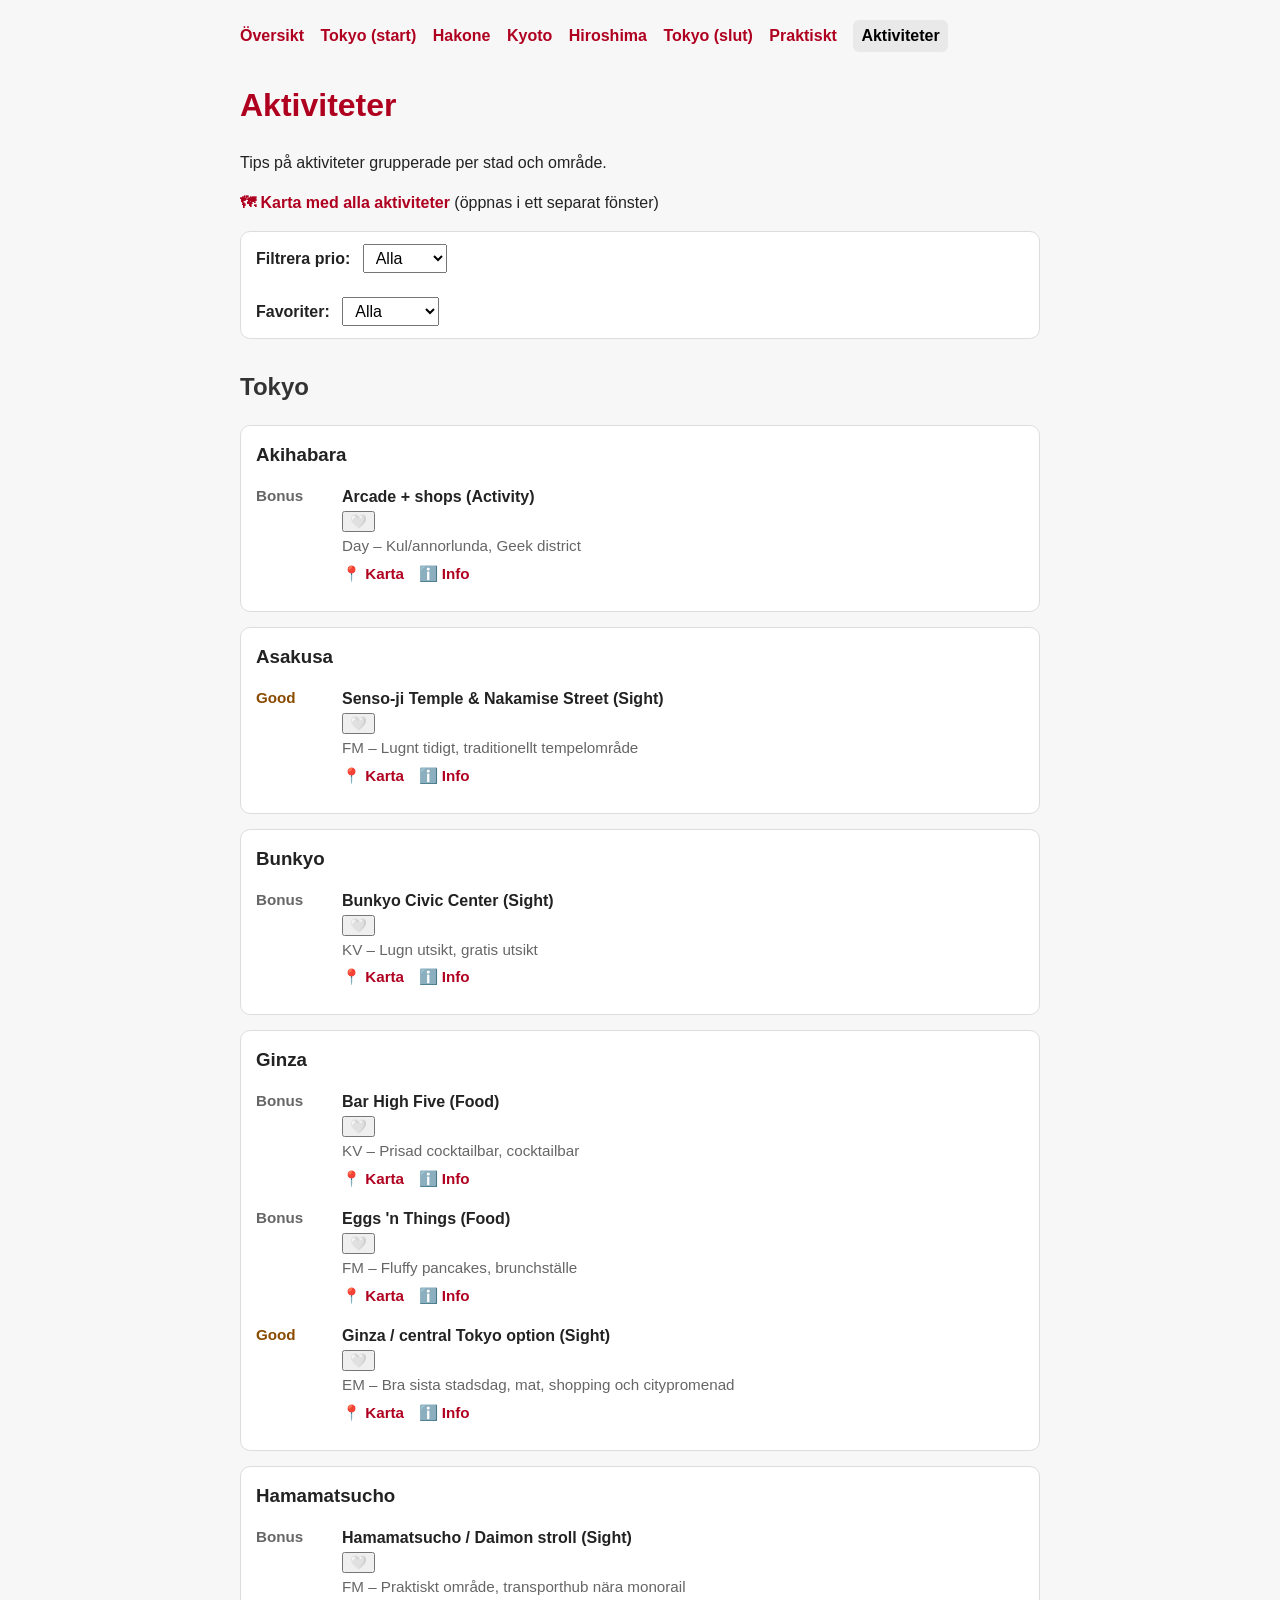
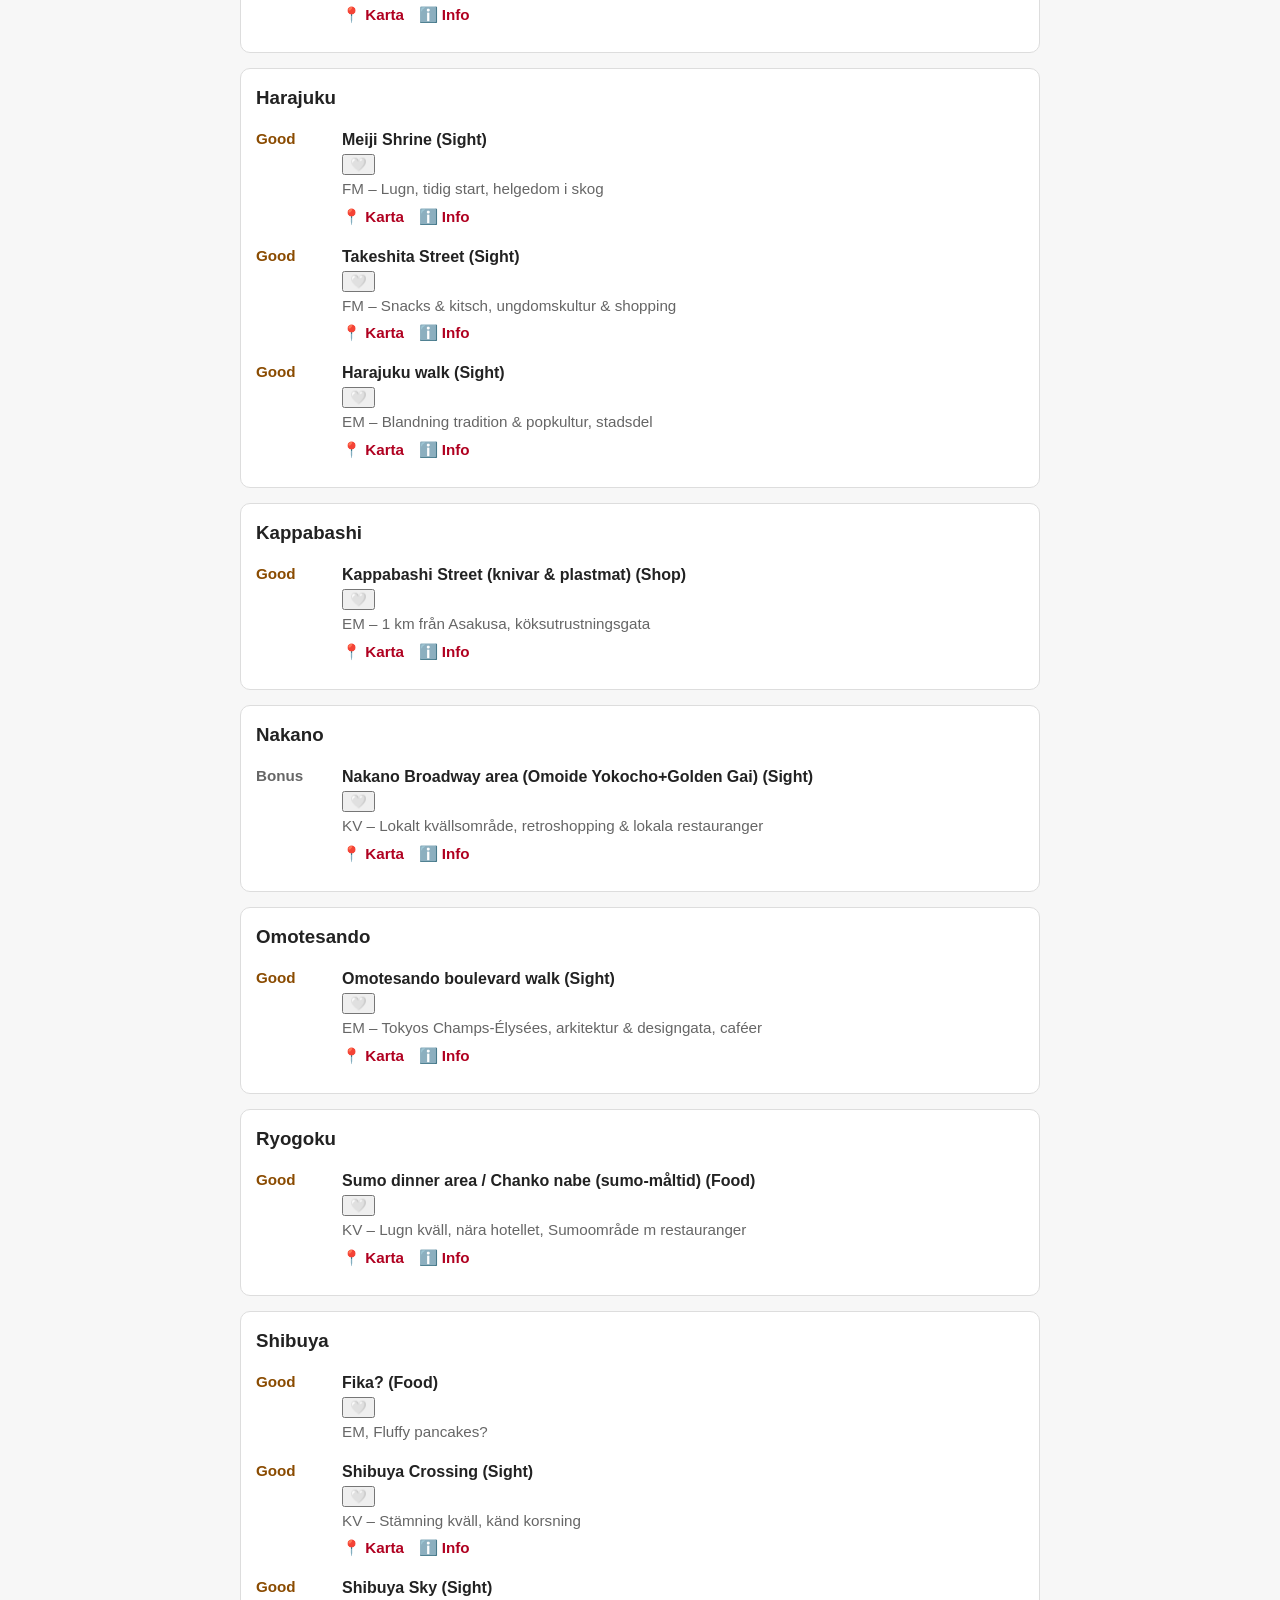
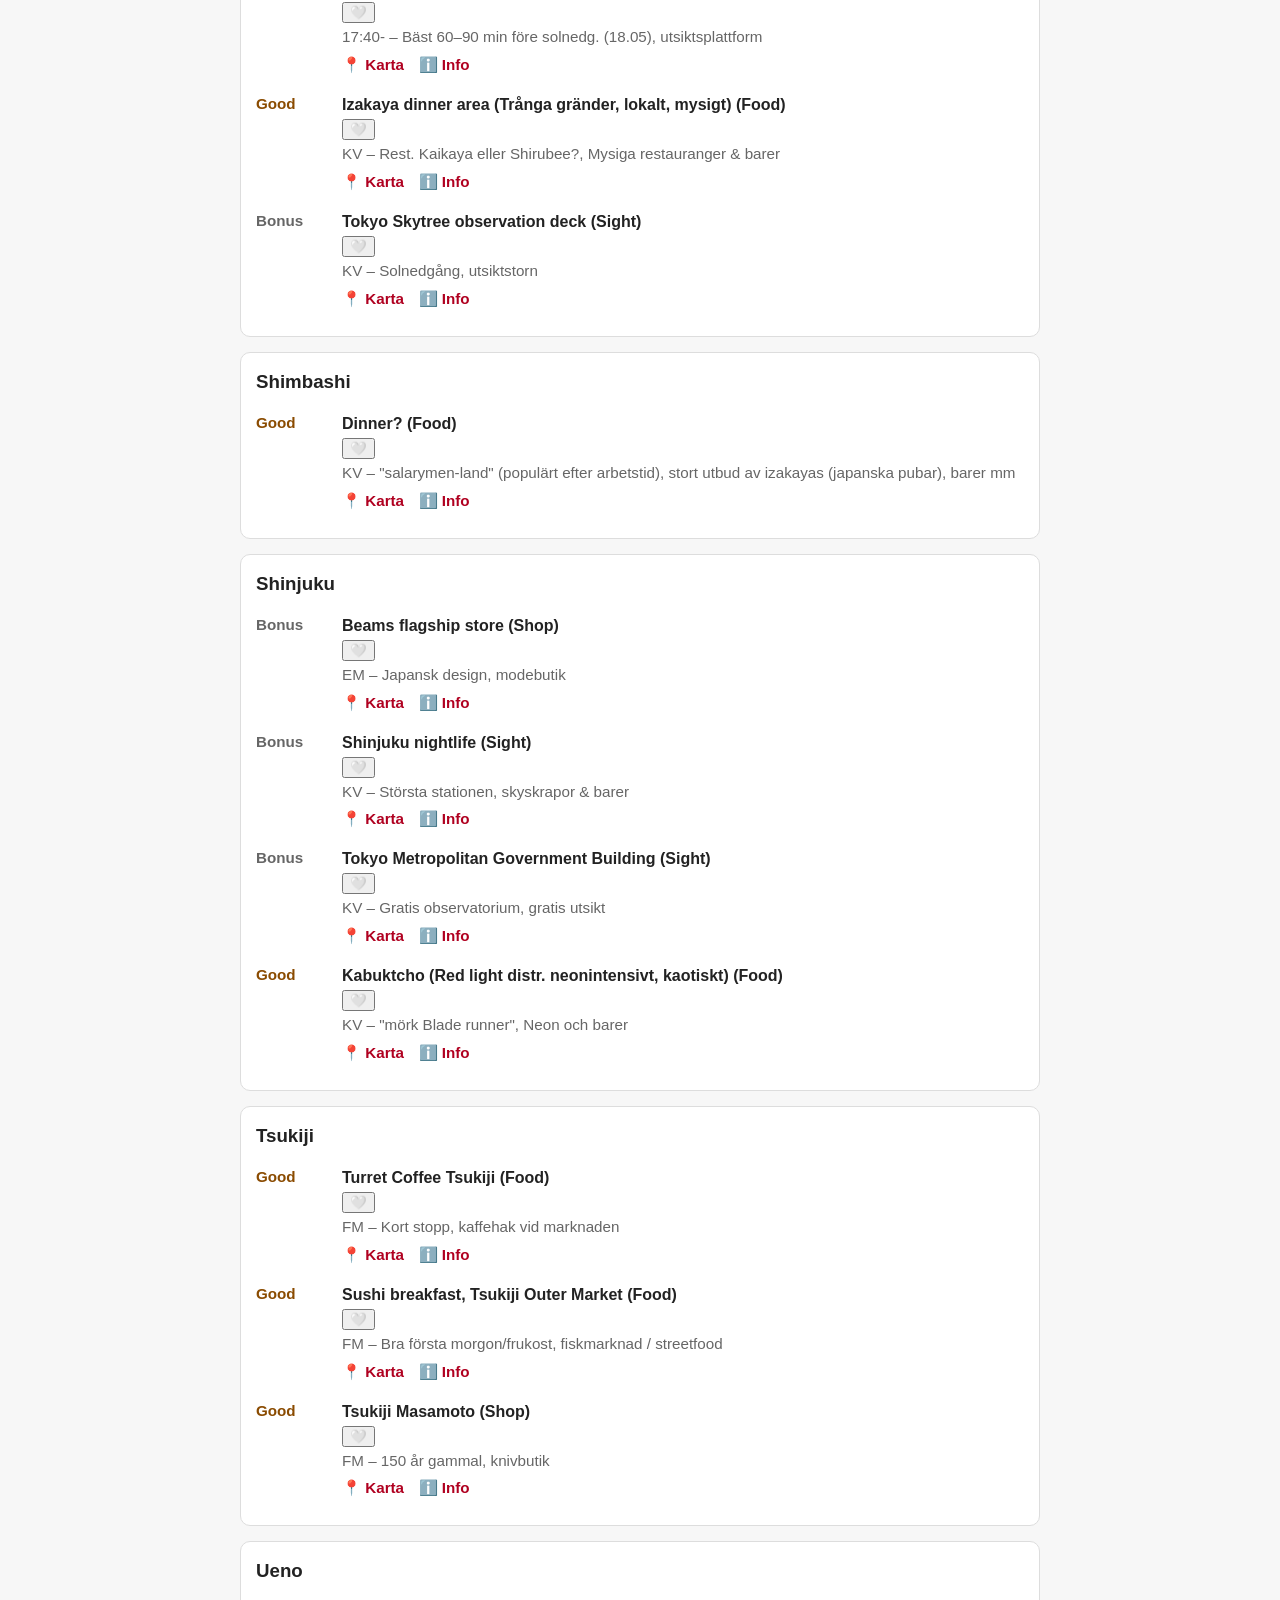
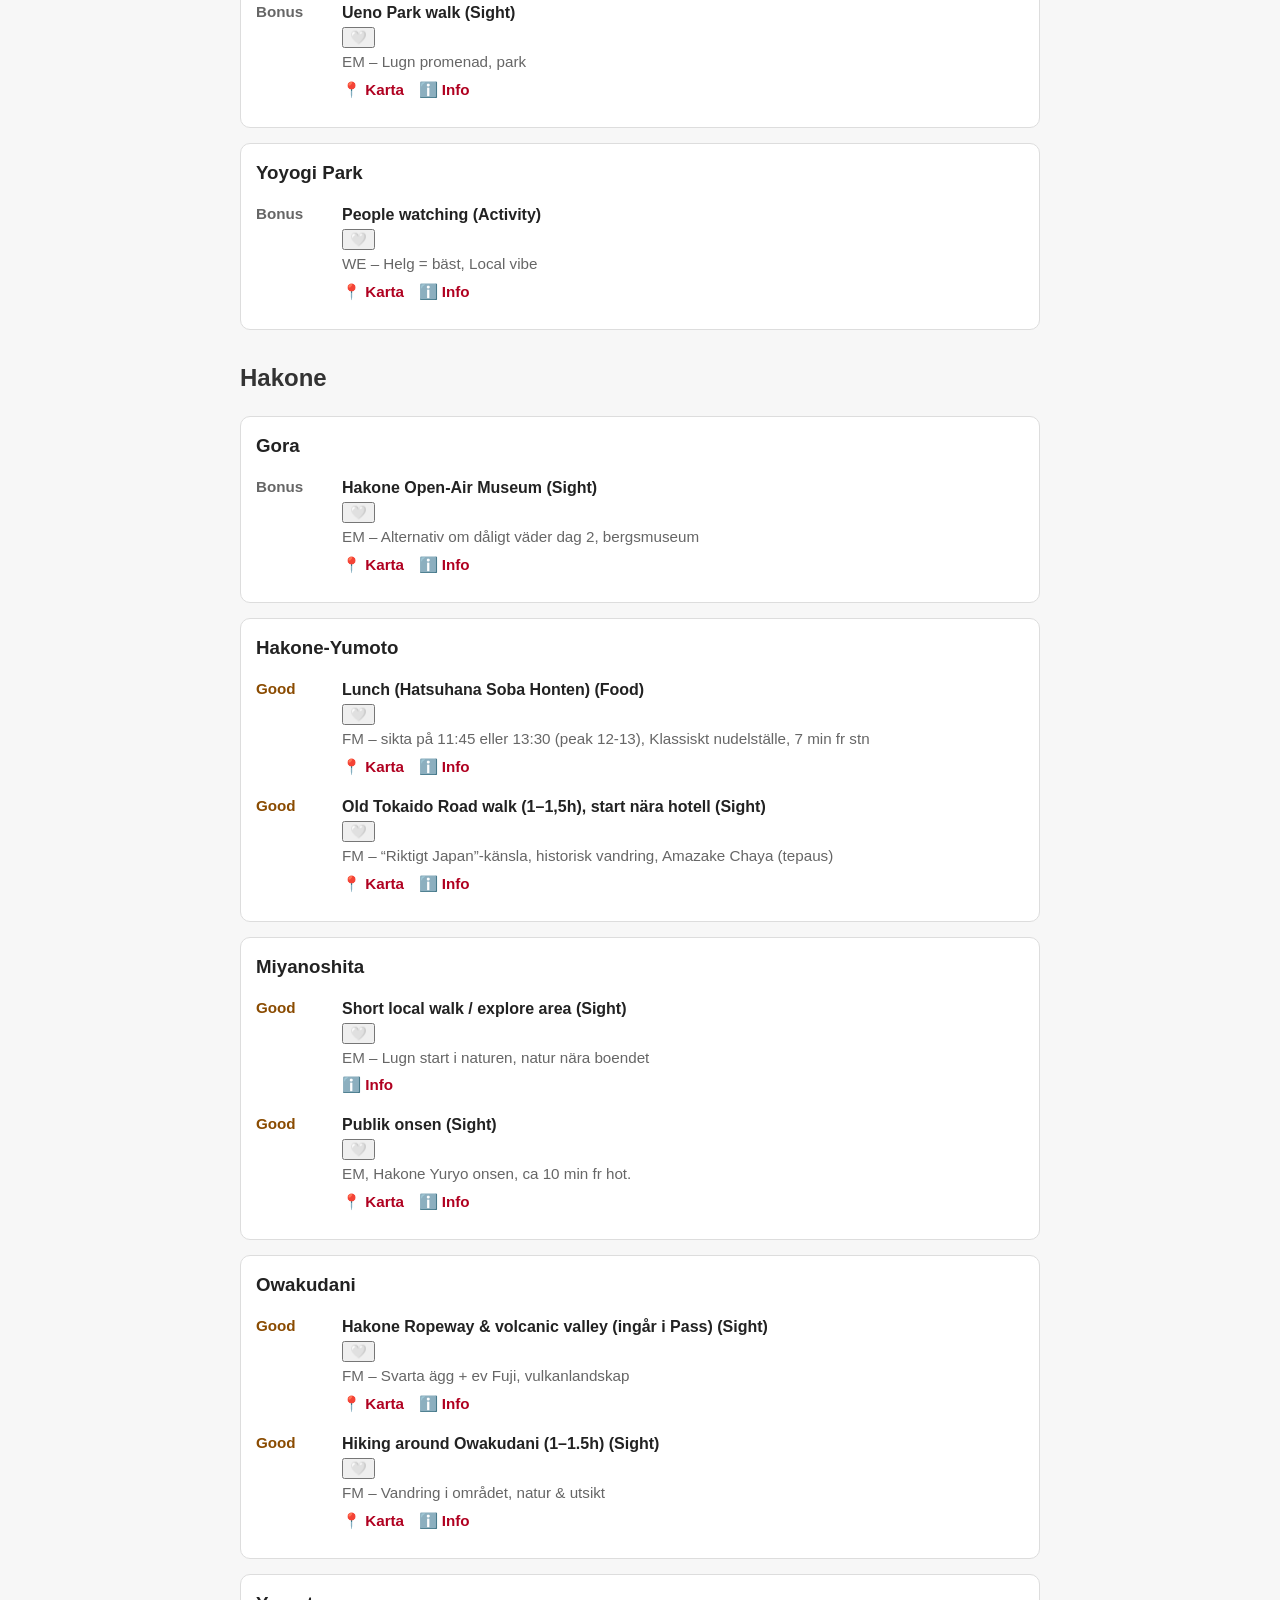
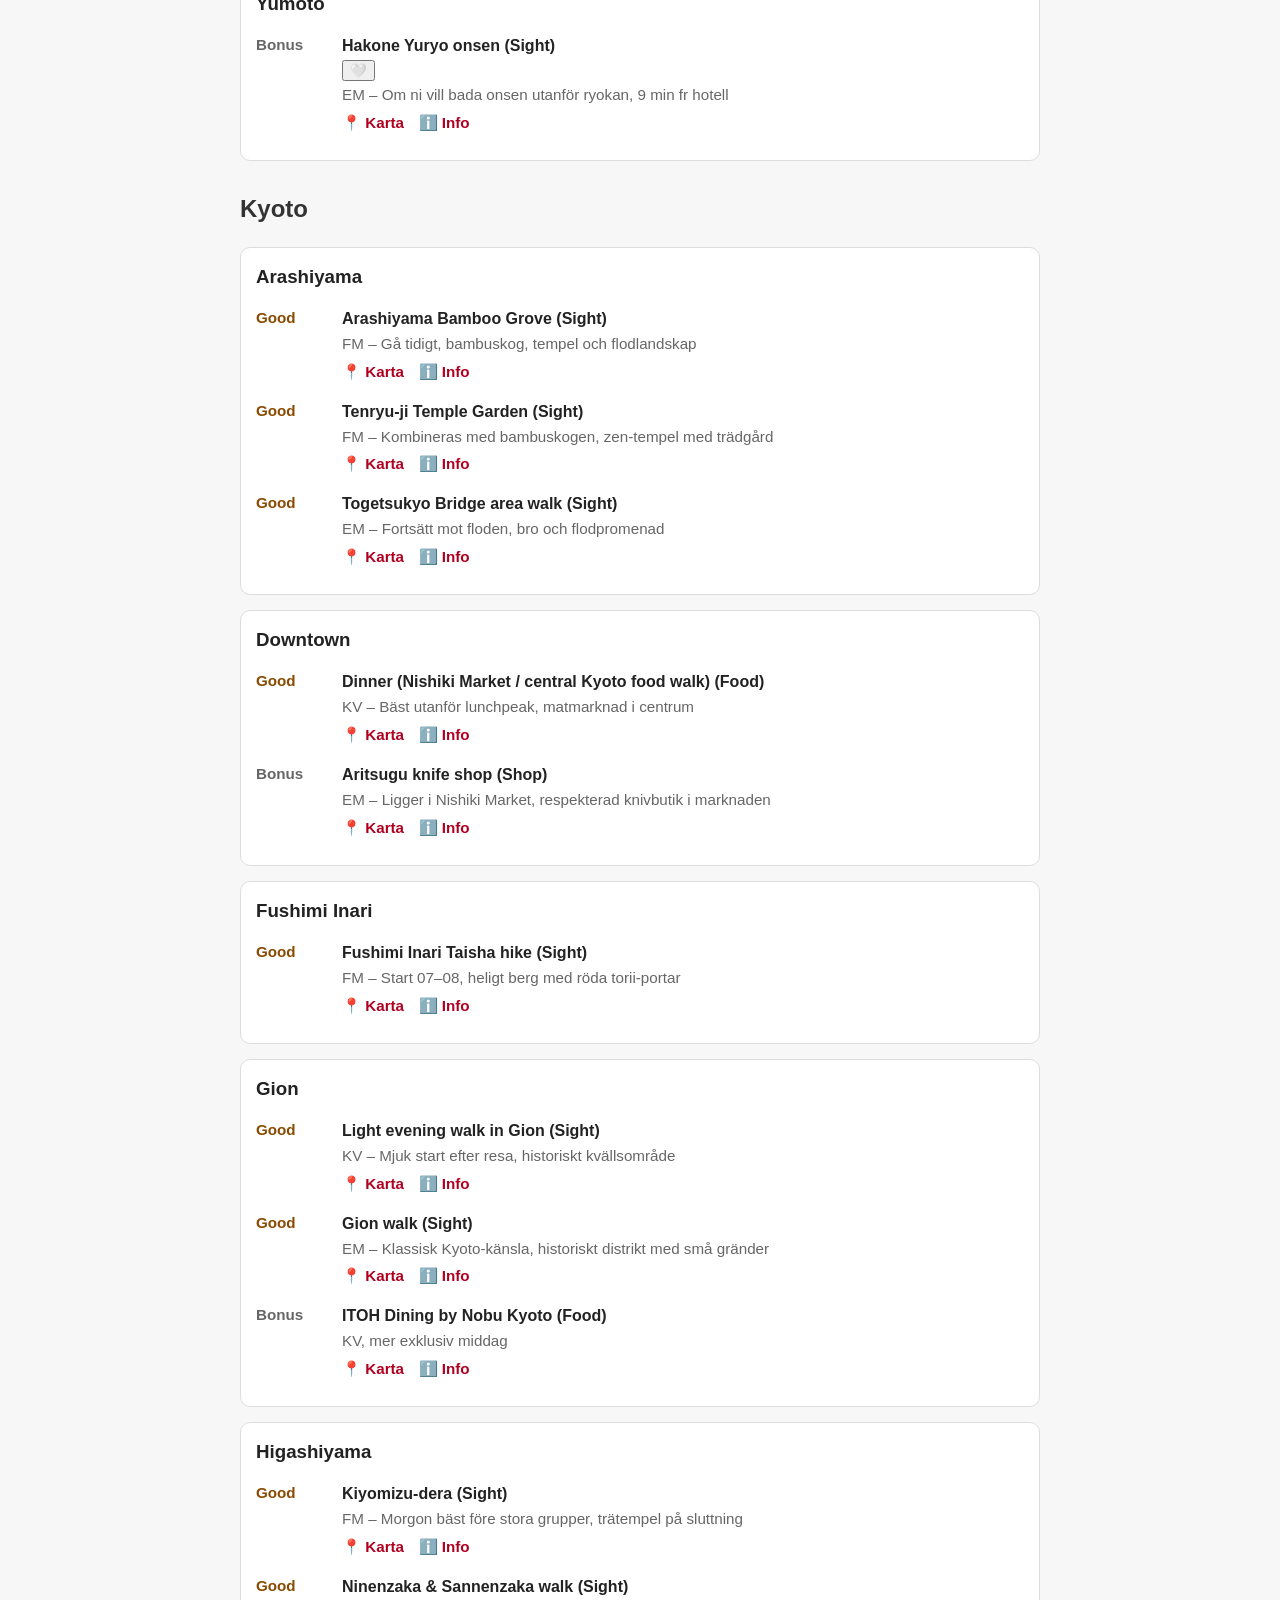
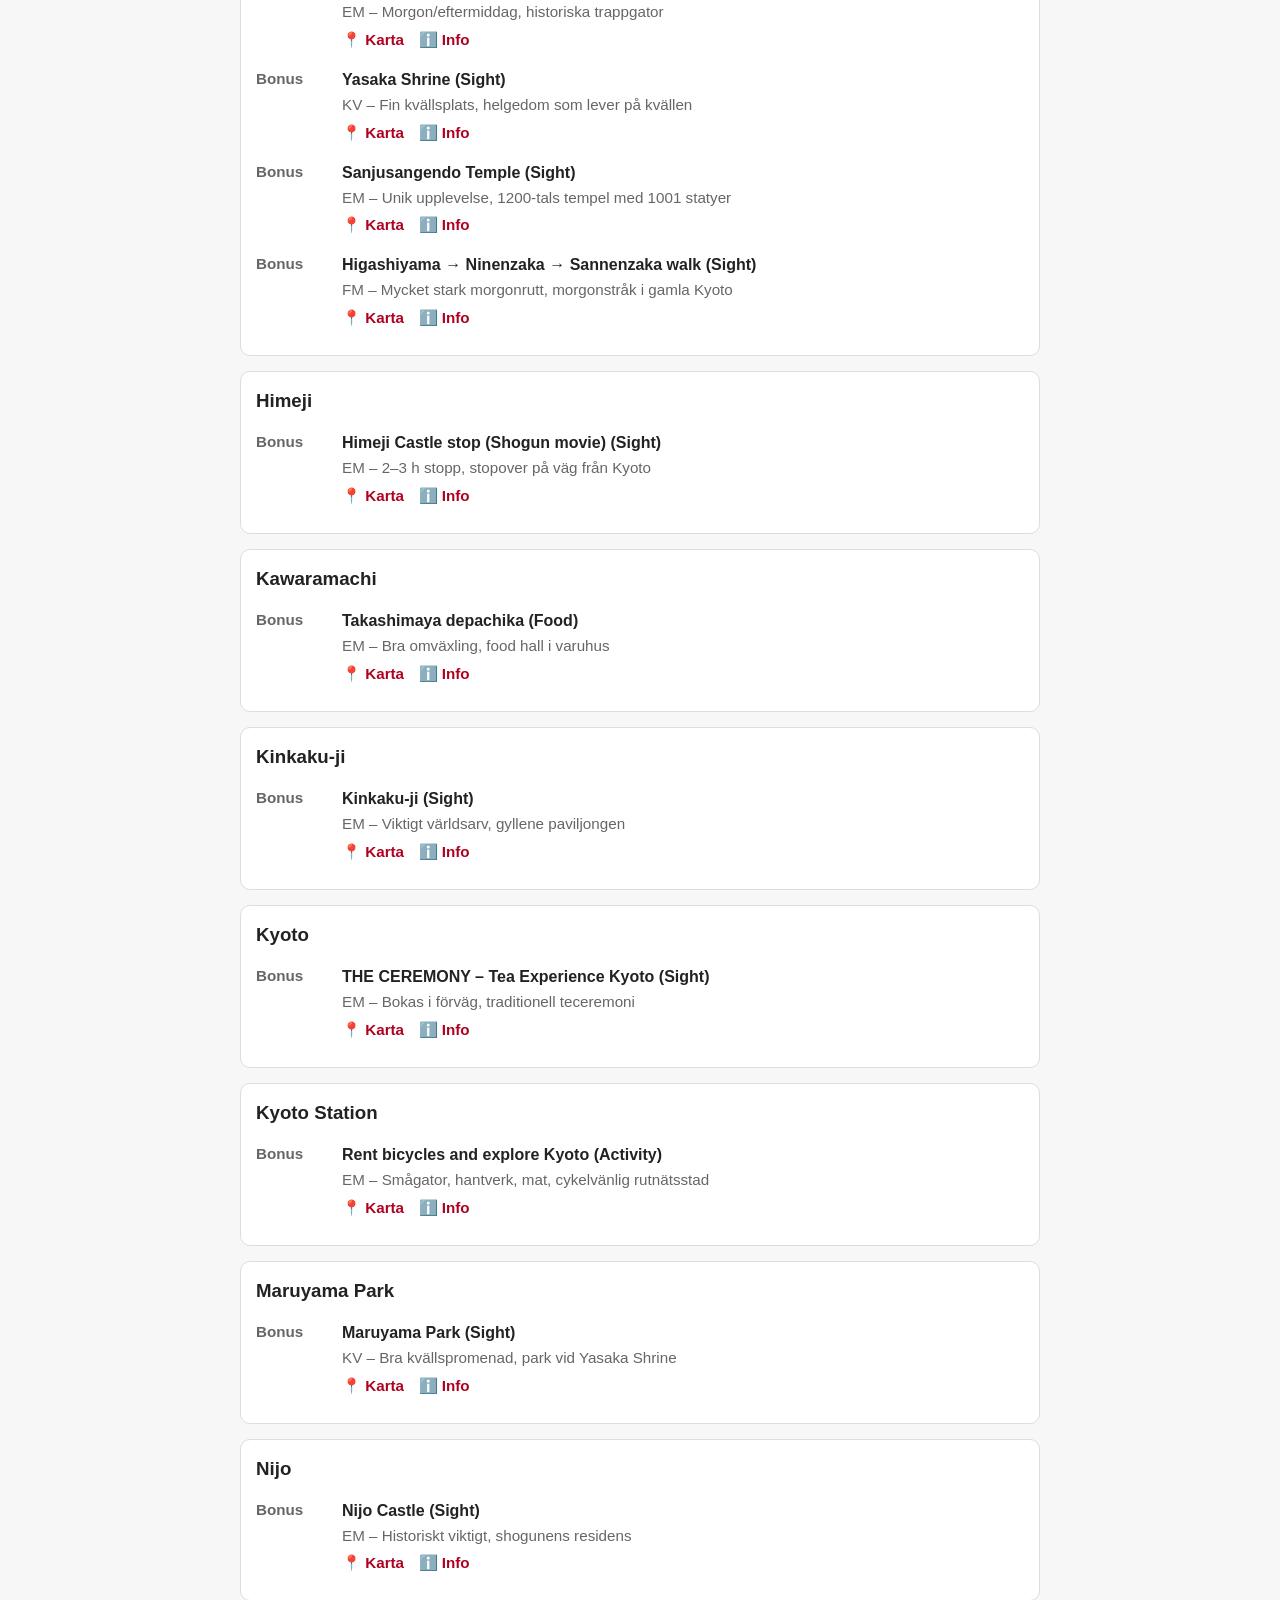
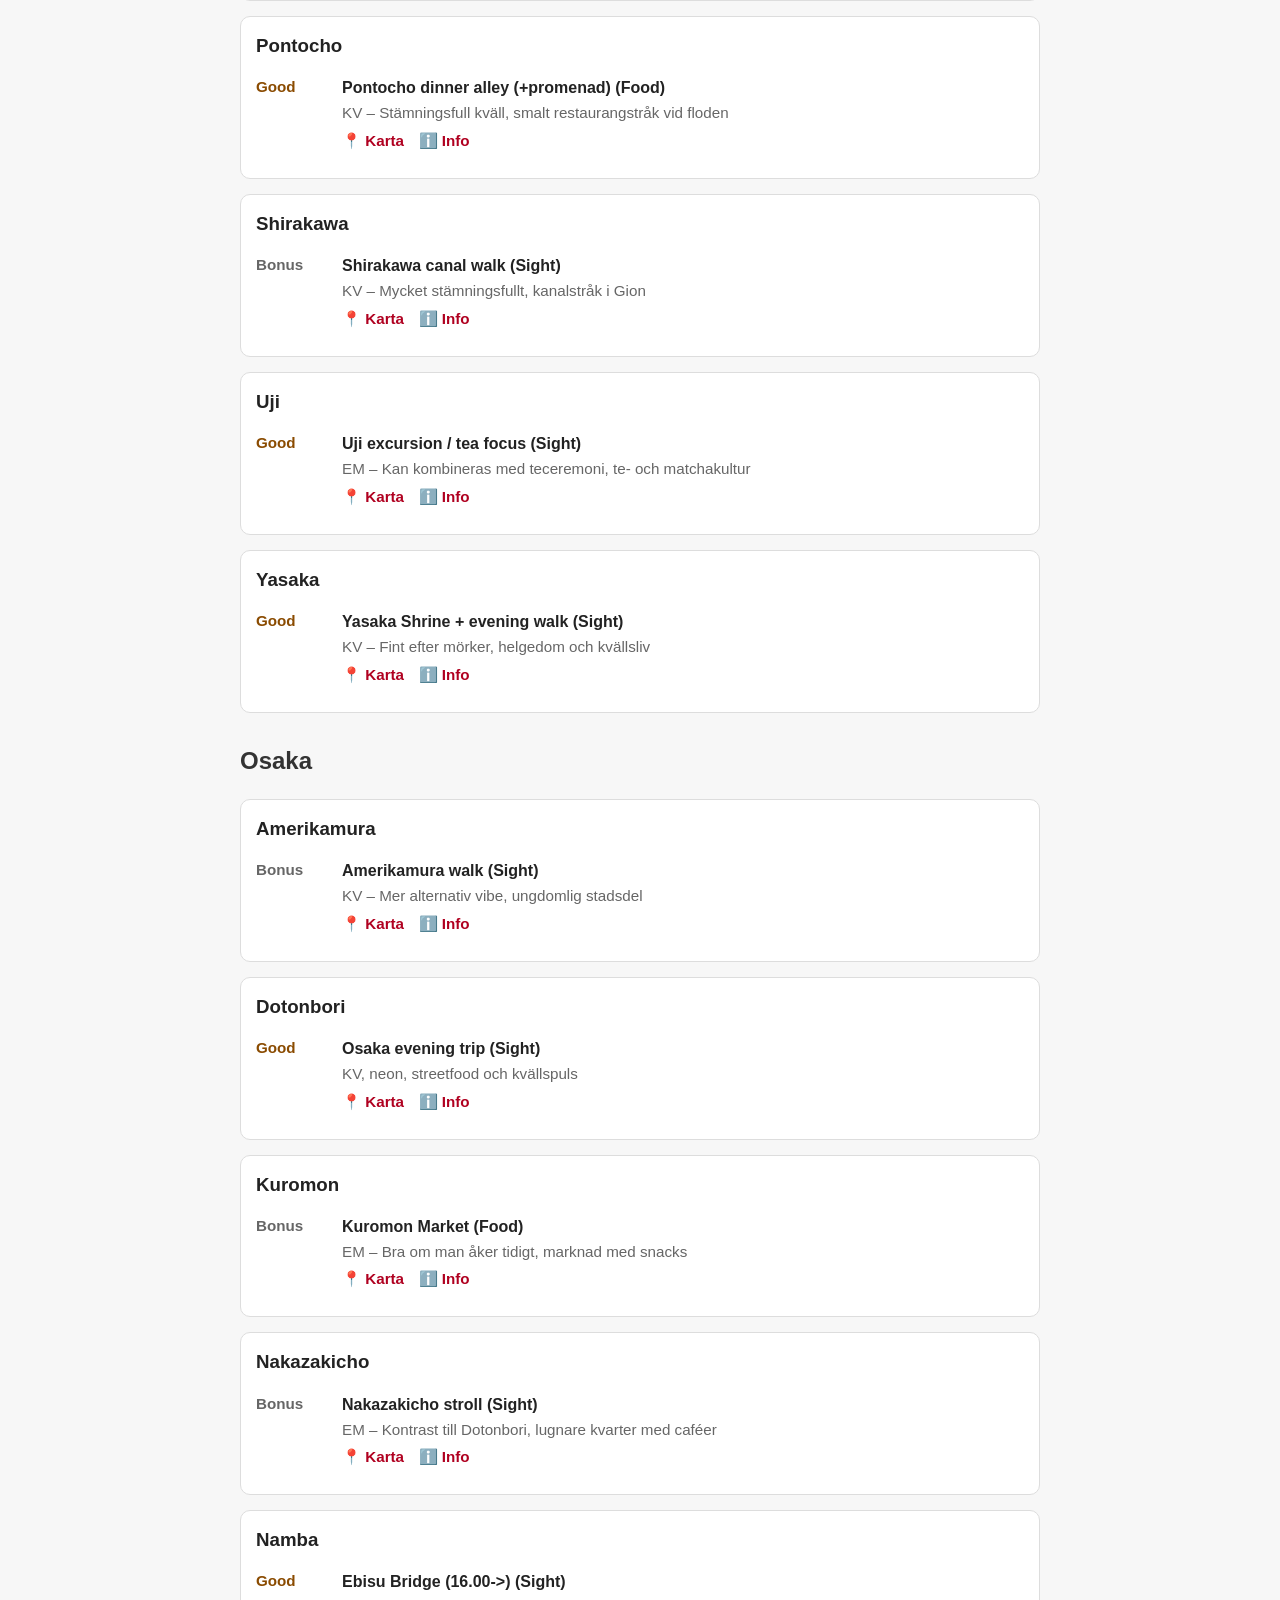
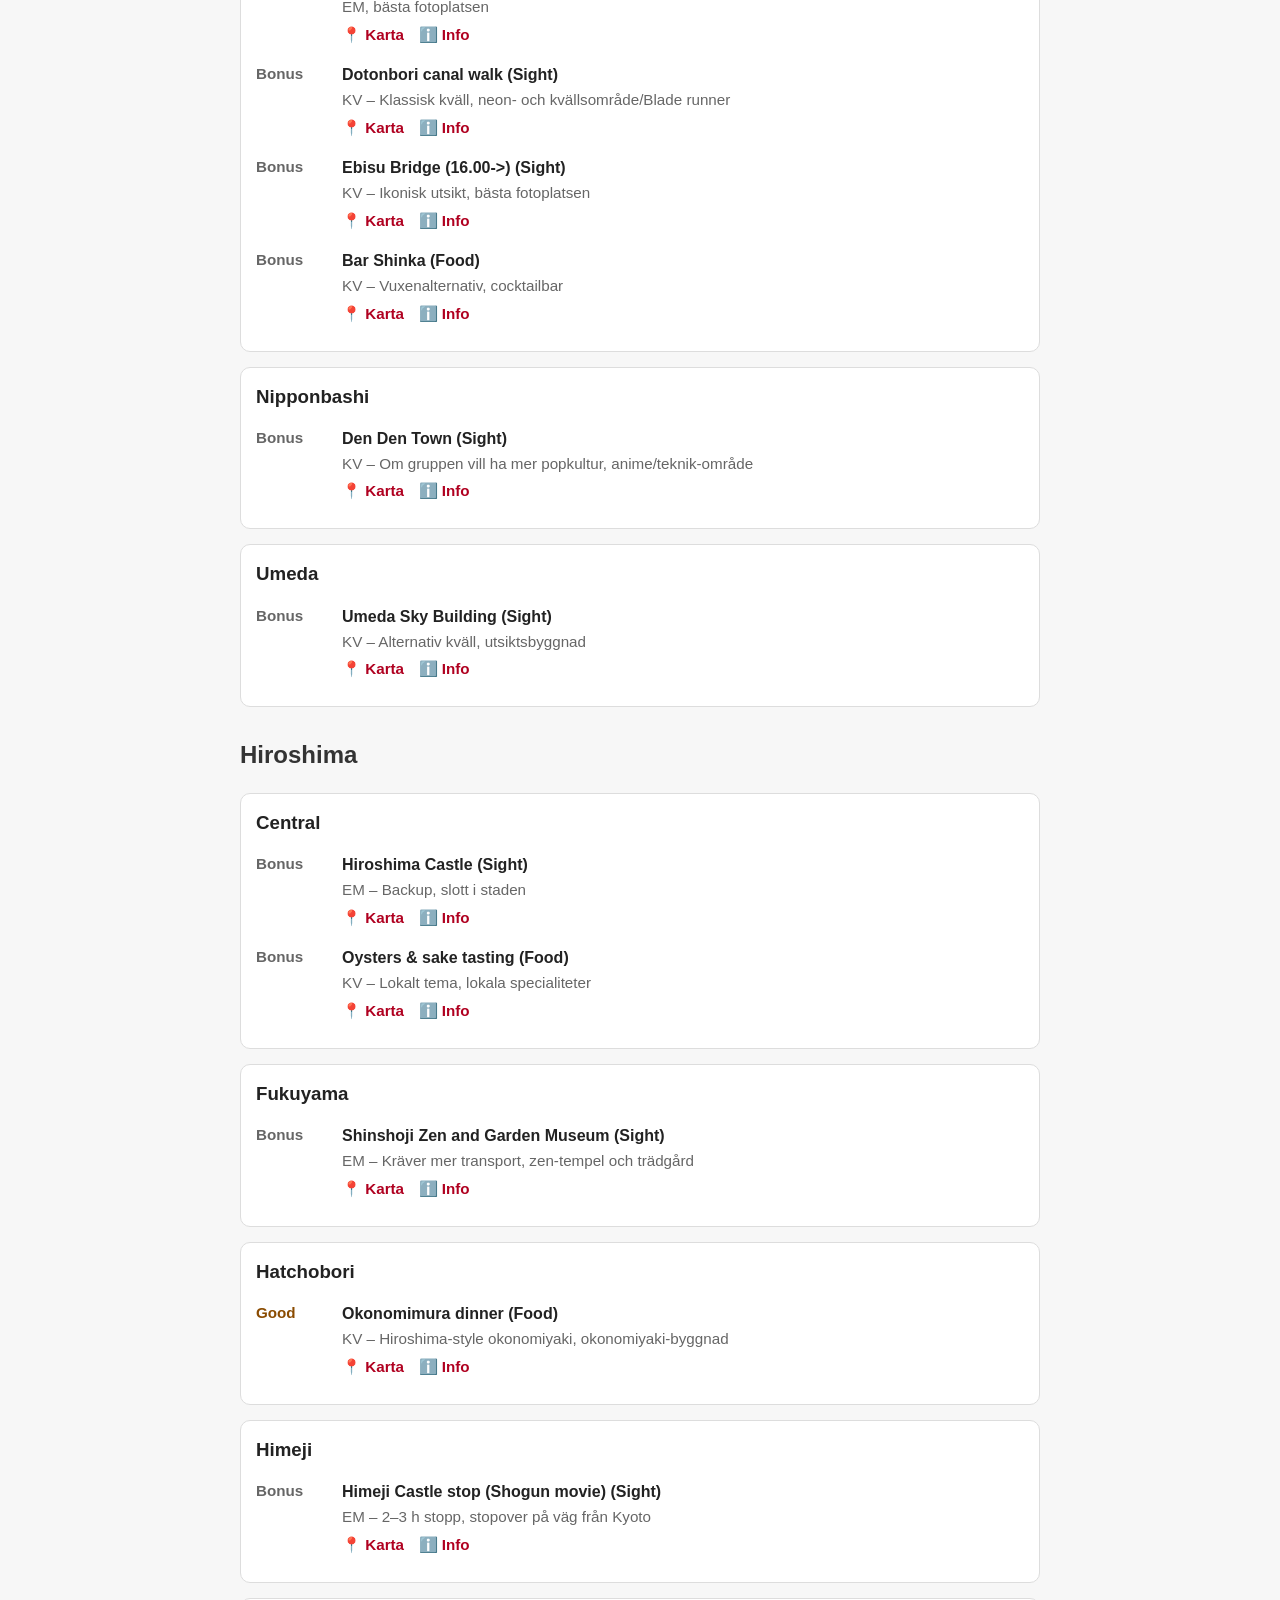
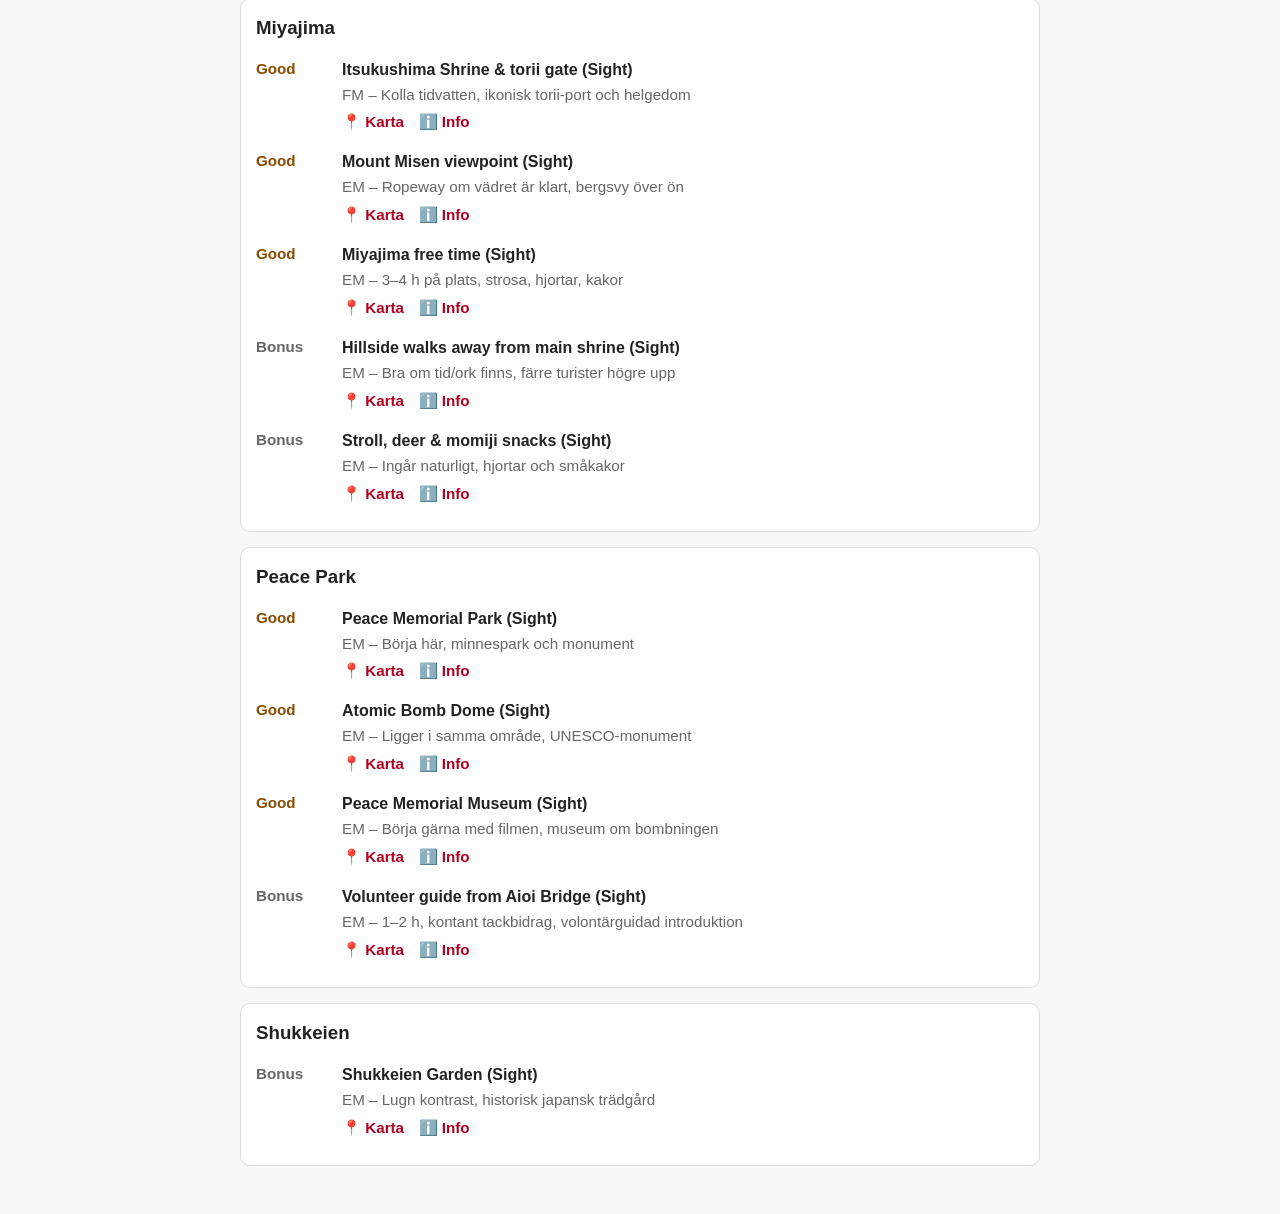
==== commit 71429d3b: "Update areas.html" ====
--- a/areas.html
+++ b/areas.html
@@ -84,10 +84,10 @@
   <a href="hiroshima.html">Hiroshima</a>
   <a href="tokyo_12_14.html">Tokyo (slut)</a>
   <a href="practical.html">Praktiskt</a>
-  <a href="areas.html" class="active">Områden</a>
-</div>
-
-<h1>Områden</h1>
+  <a href="areas.html" class="active">Aktiviteter</a>
+</div>
+
+<h1>Aktiviteter</h1>
 <p>Tips på aktiviteter grupperade per stad och område.</p>
 
 <p>
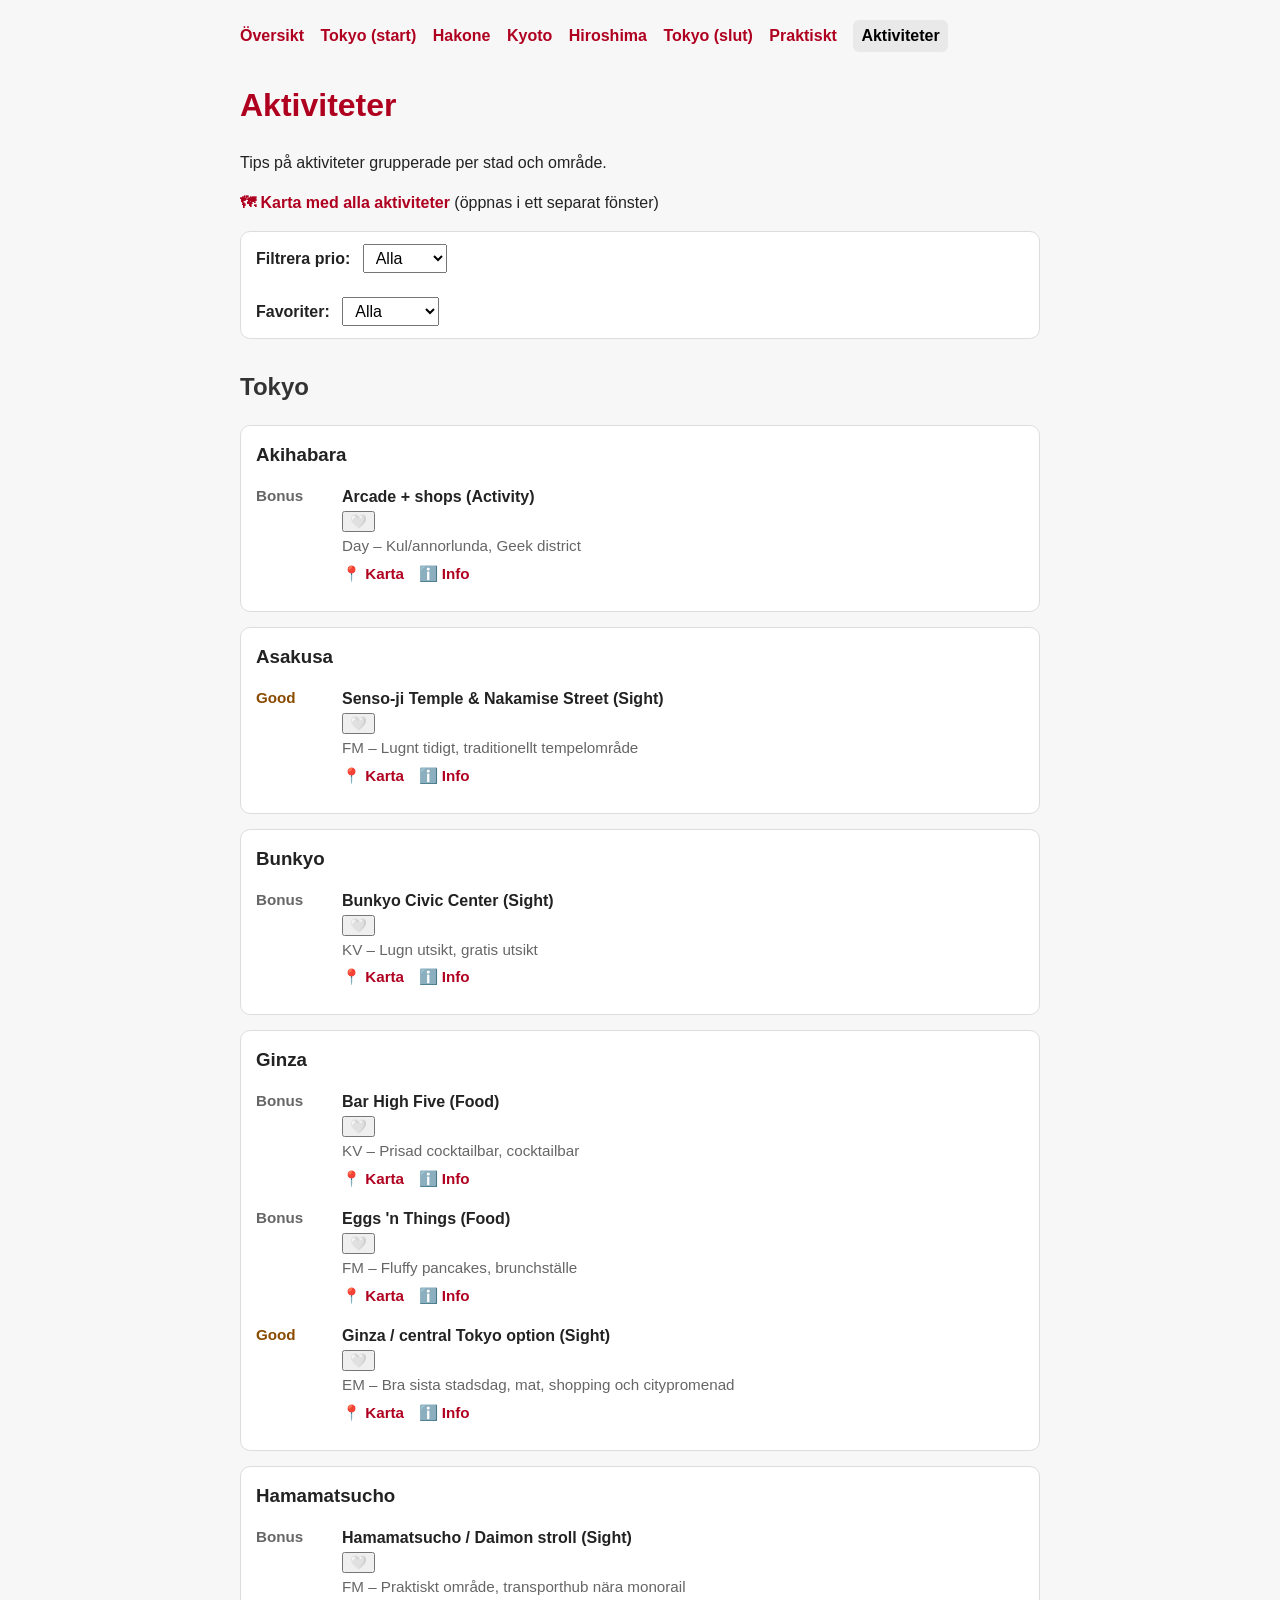
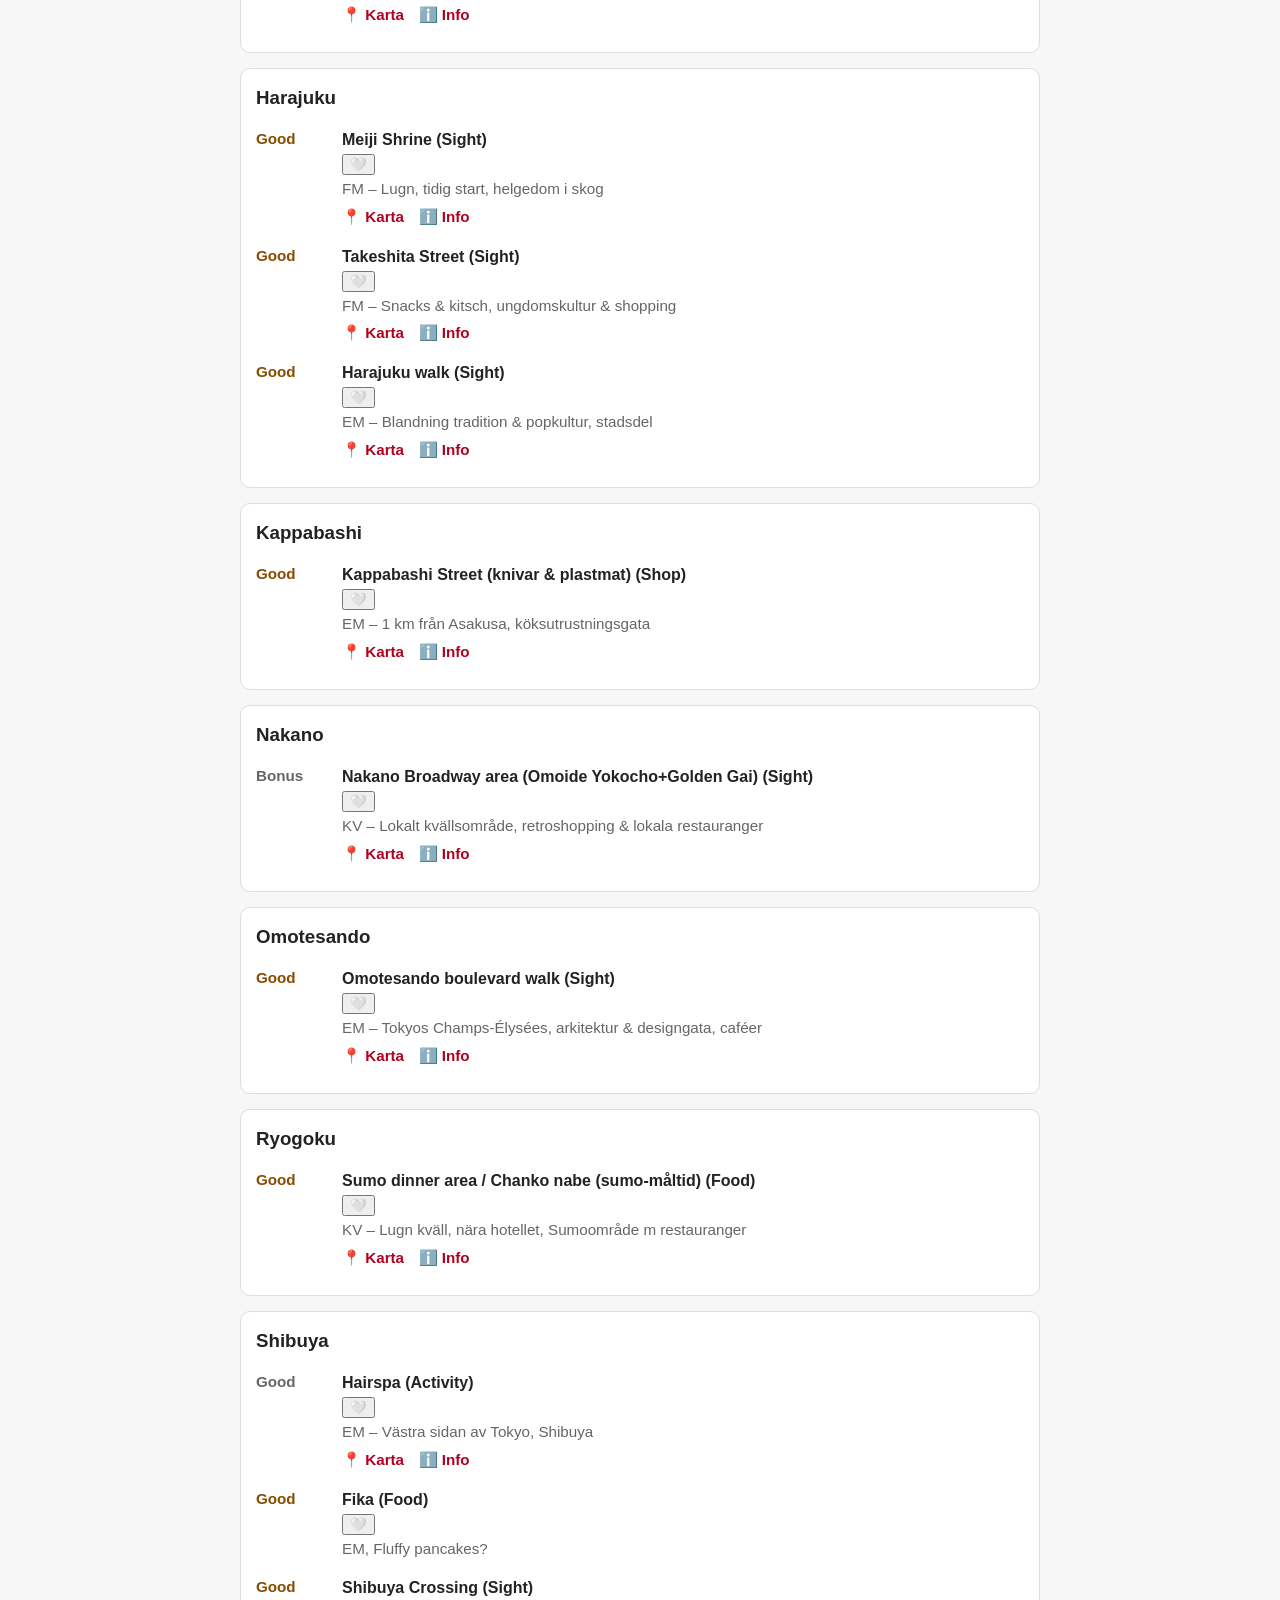
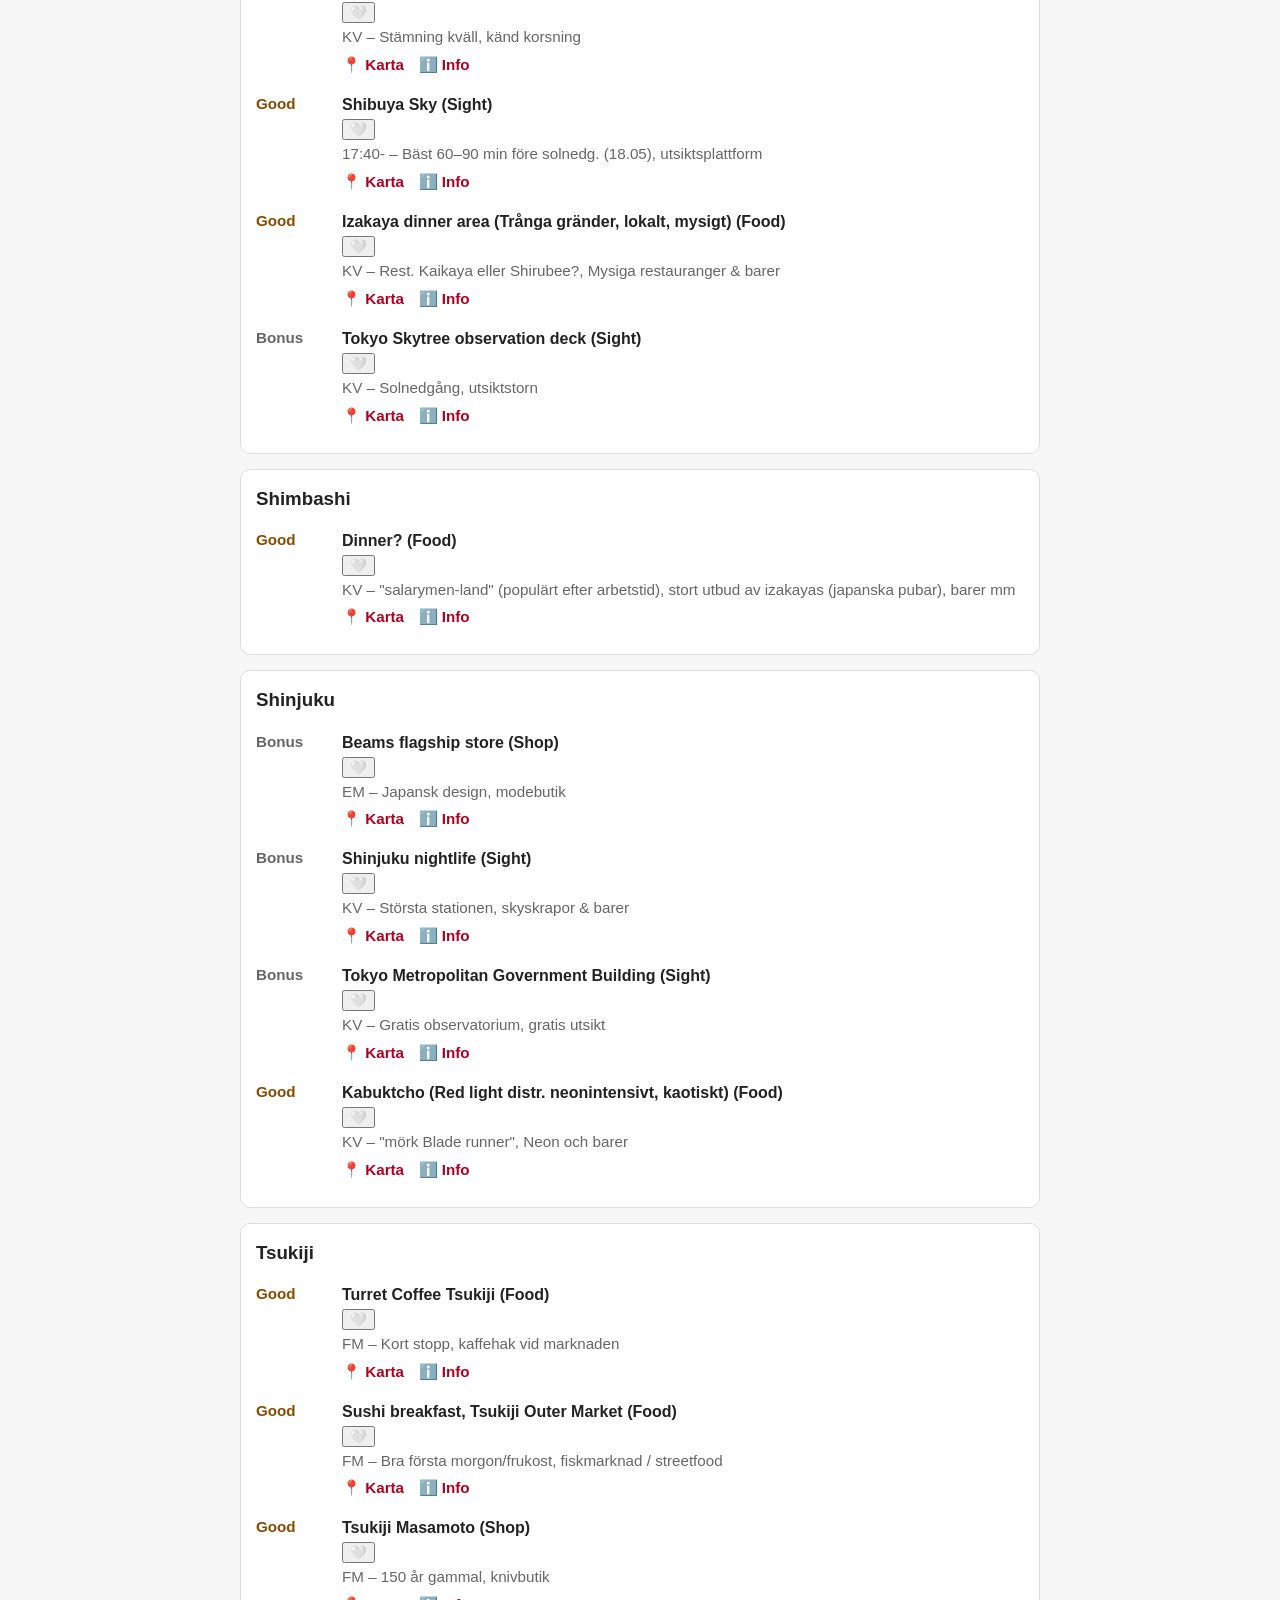
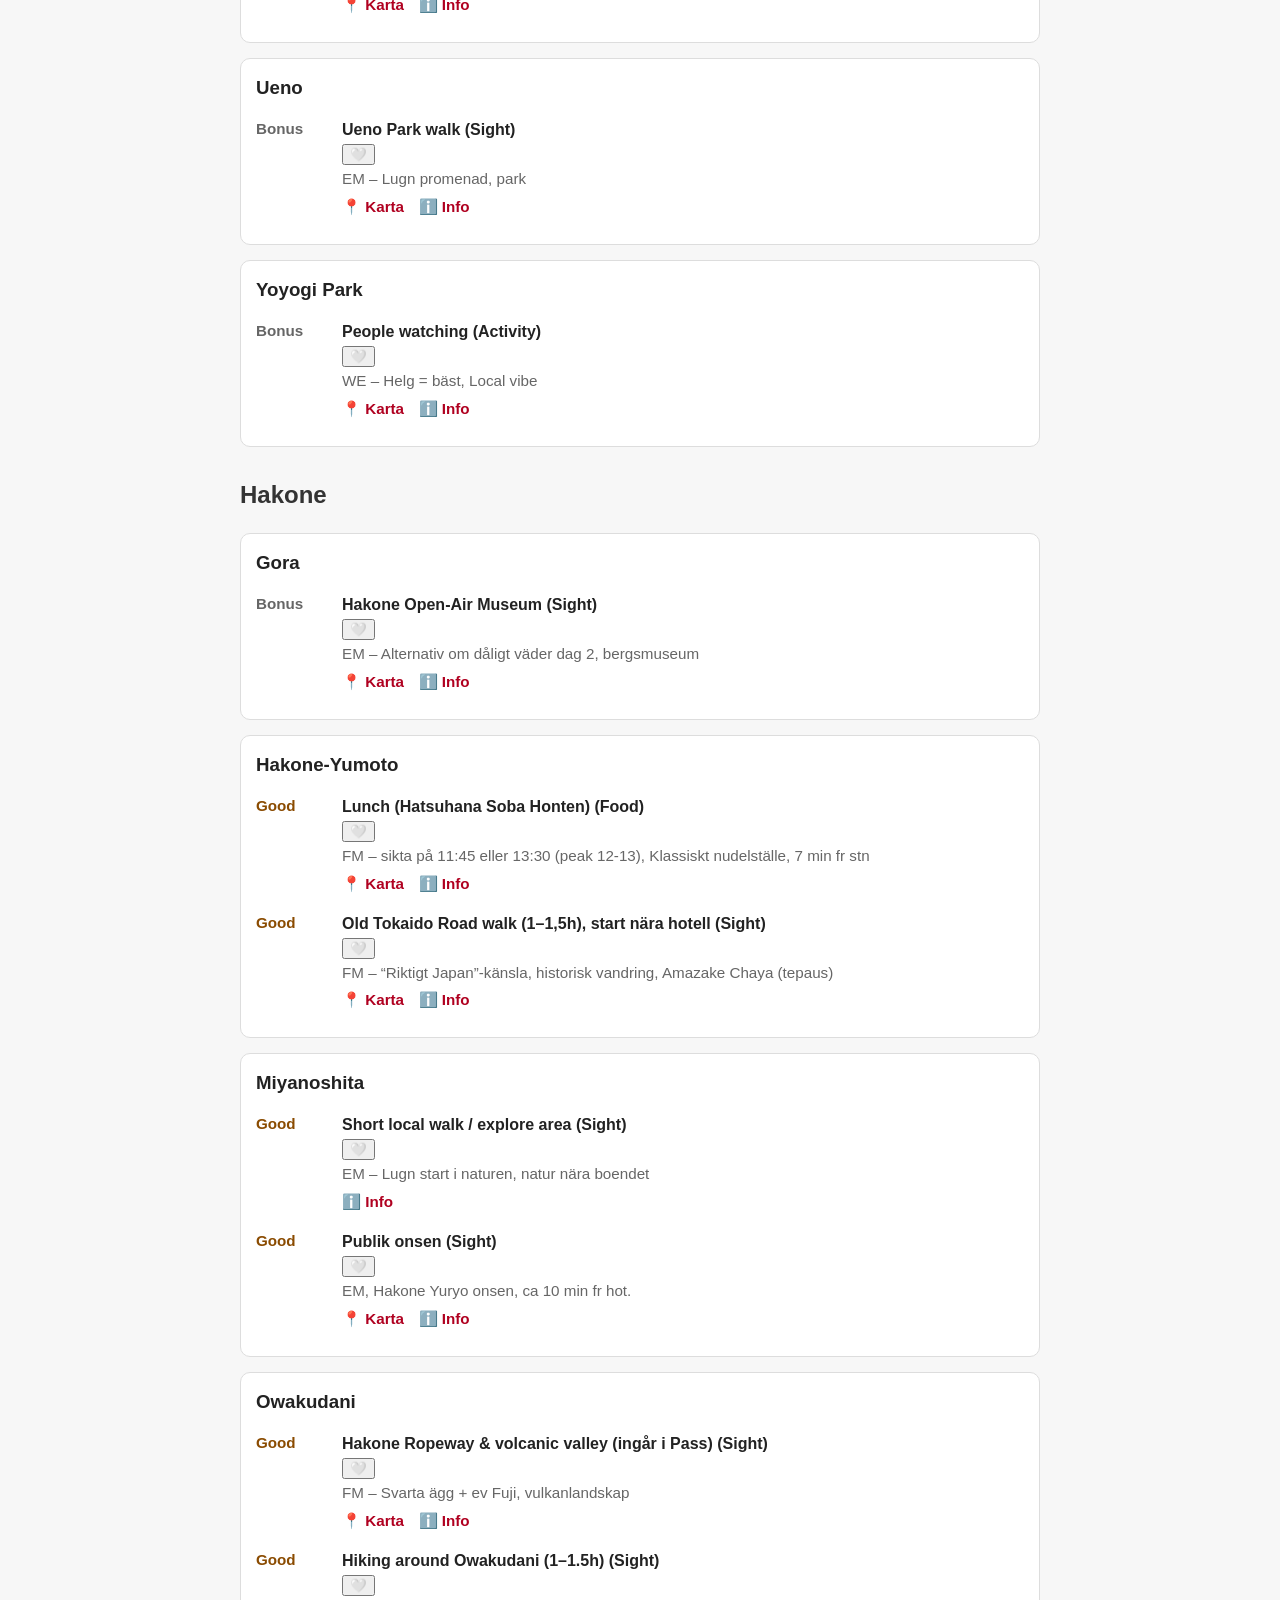
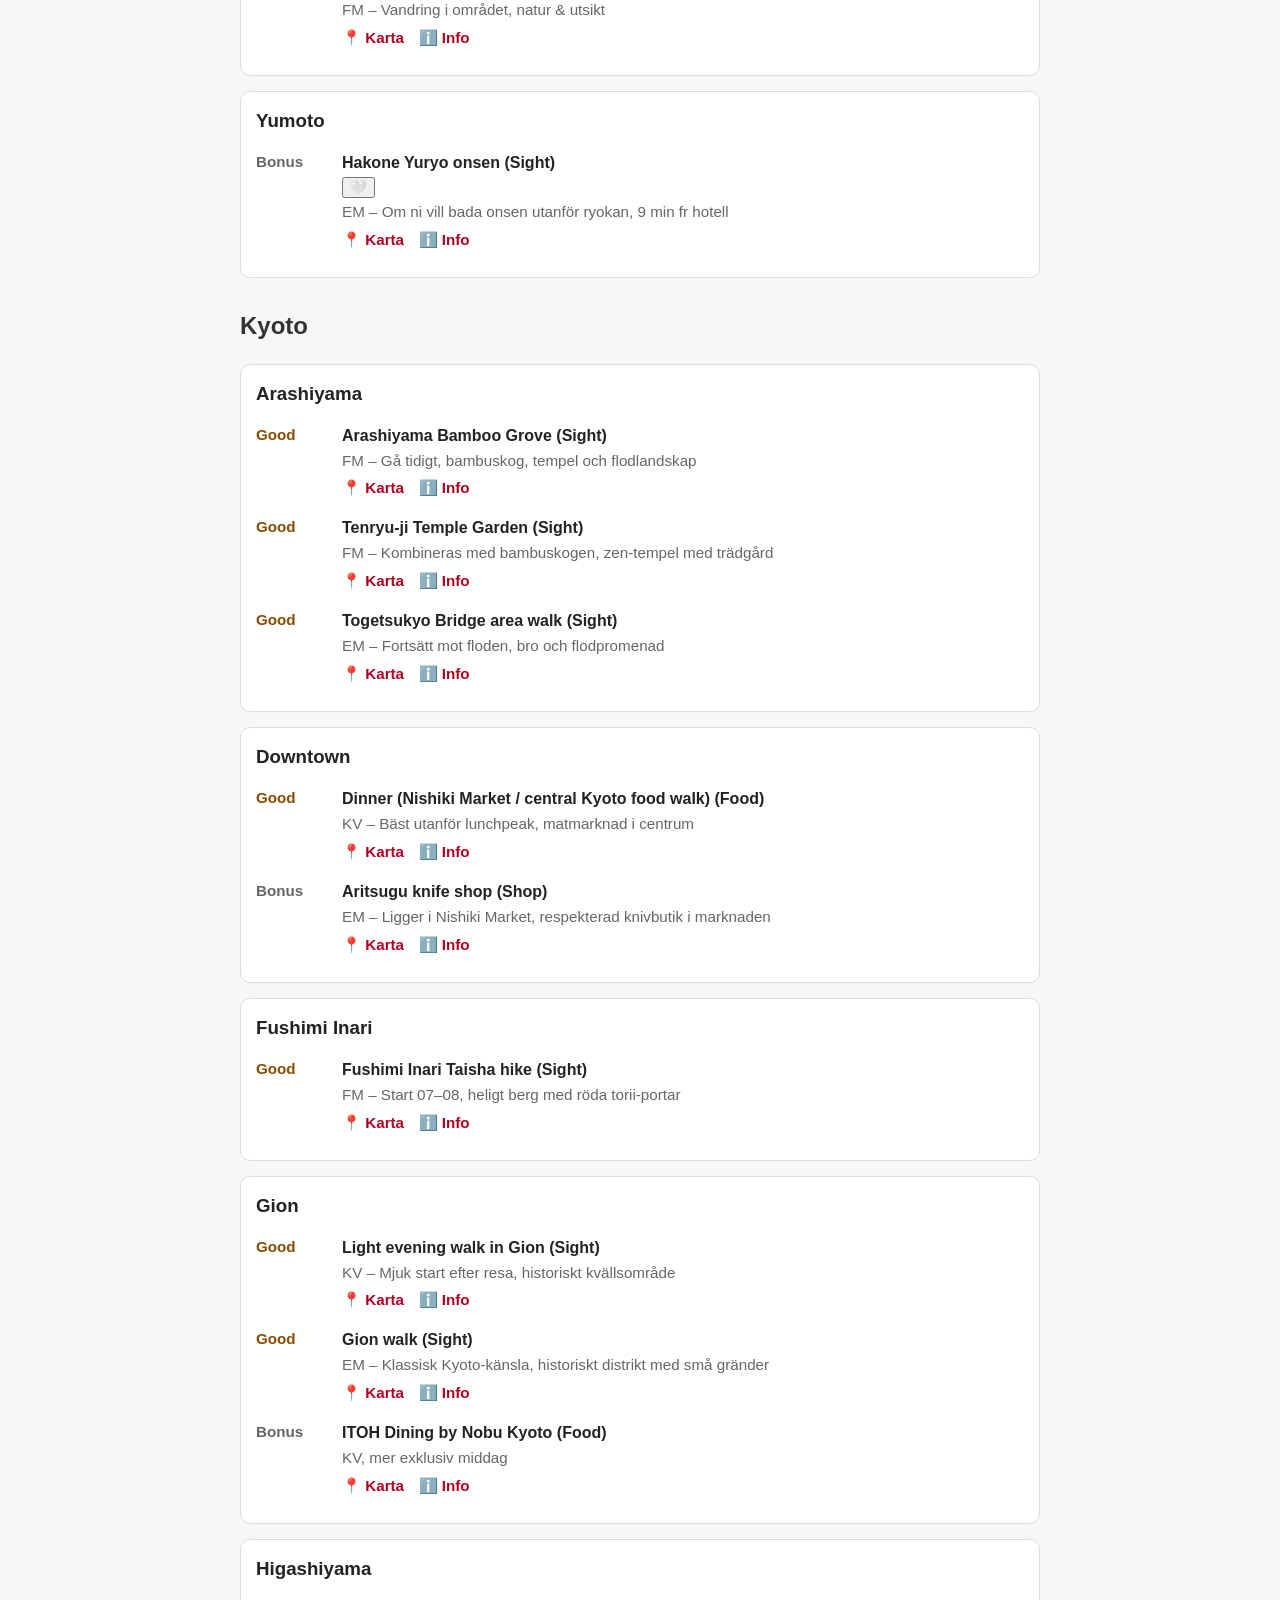
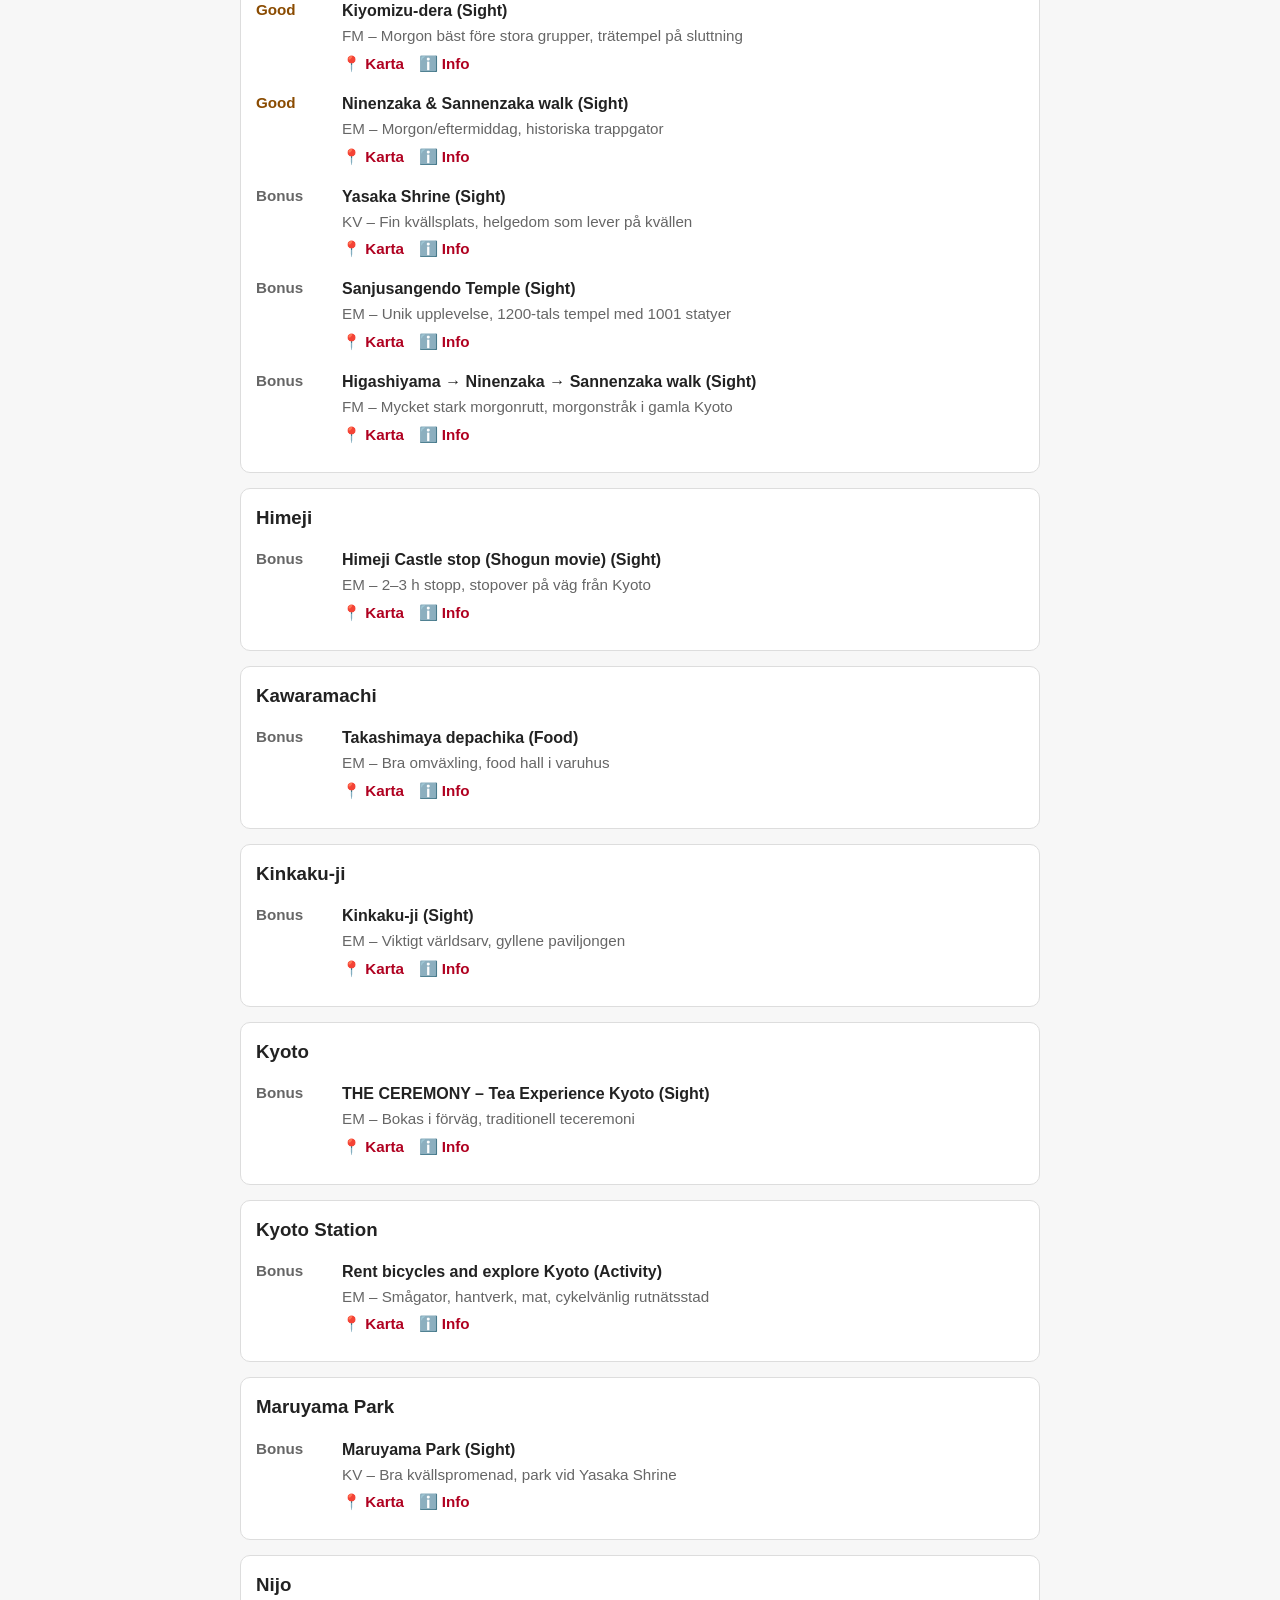
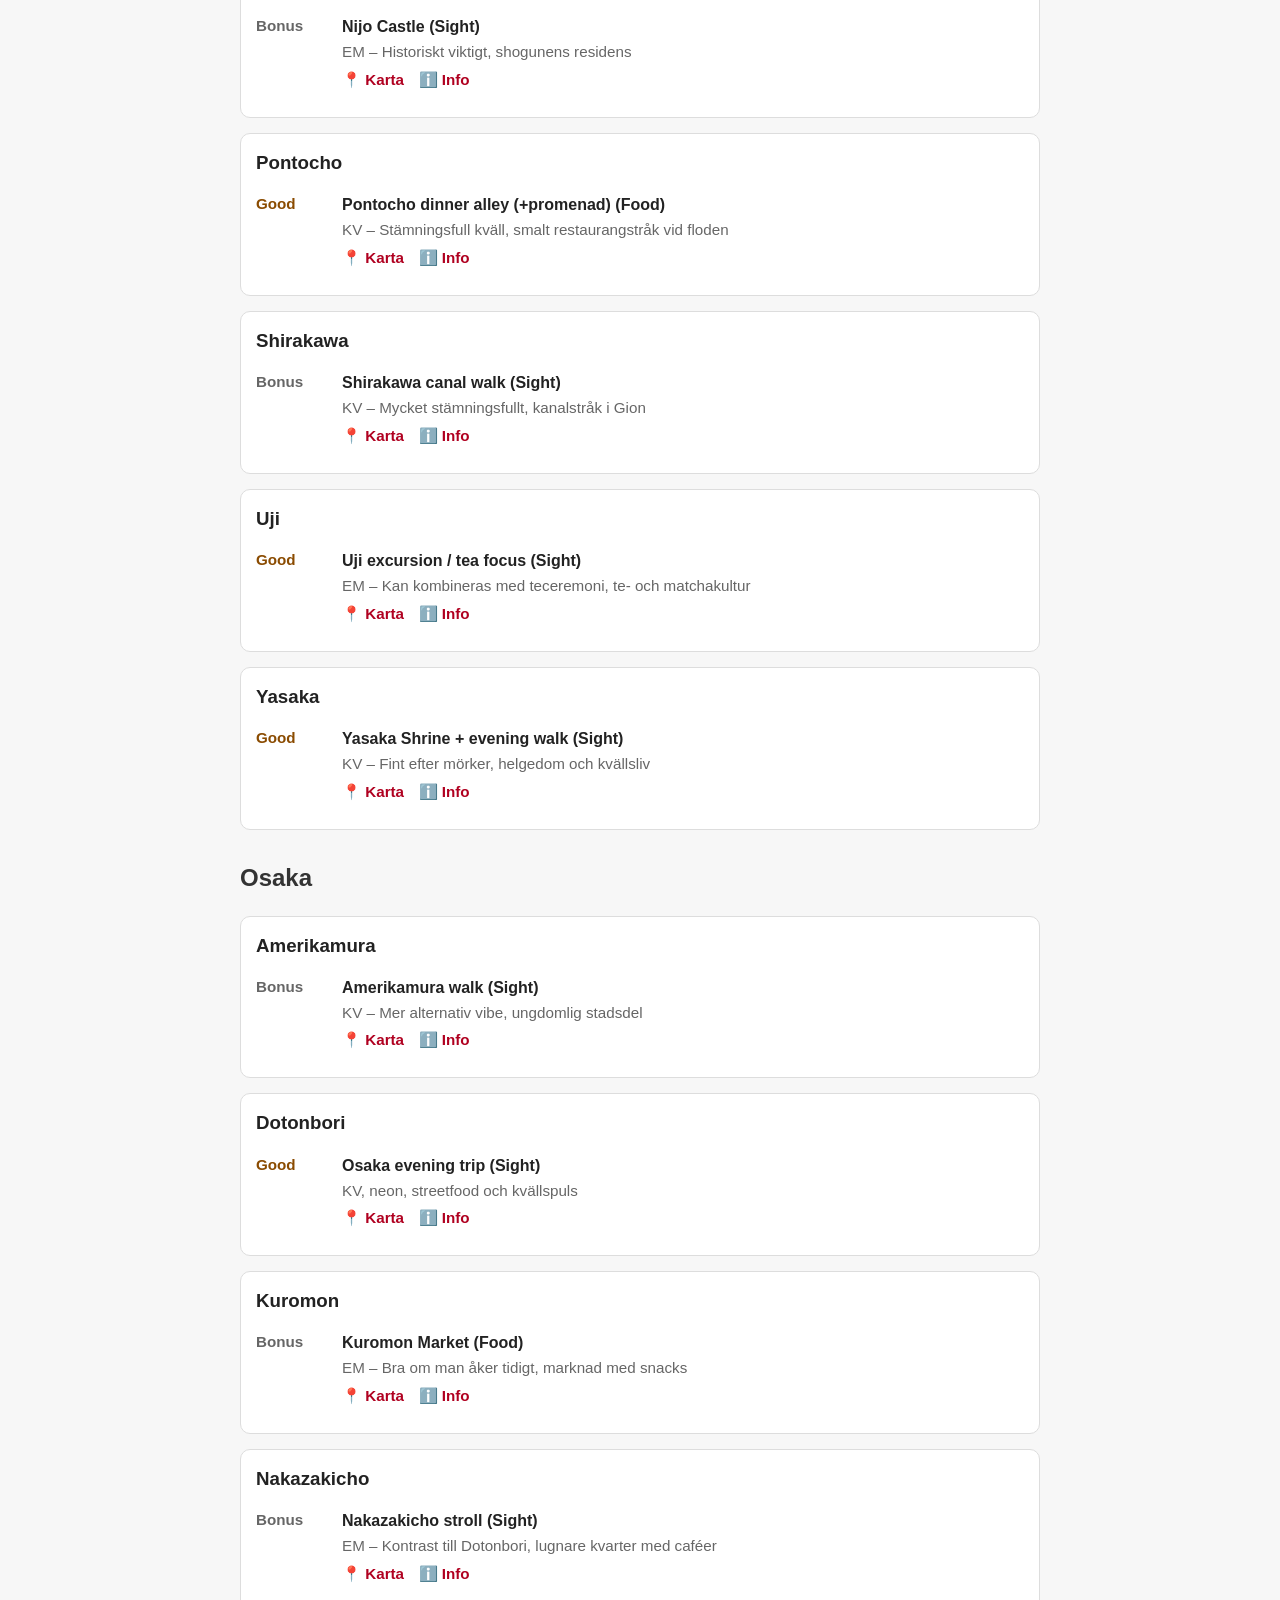
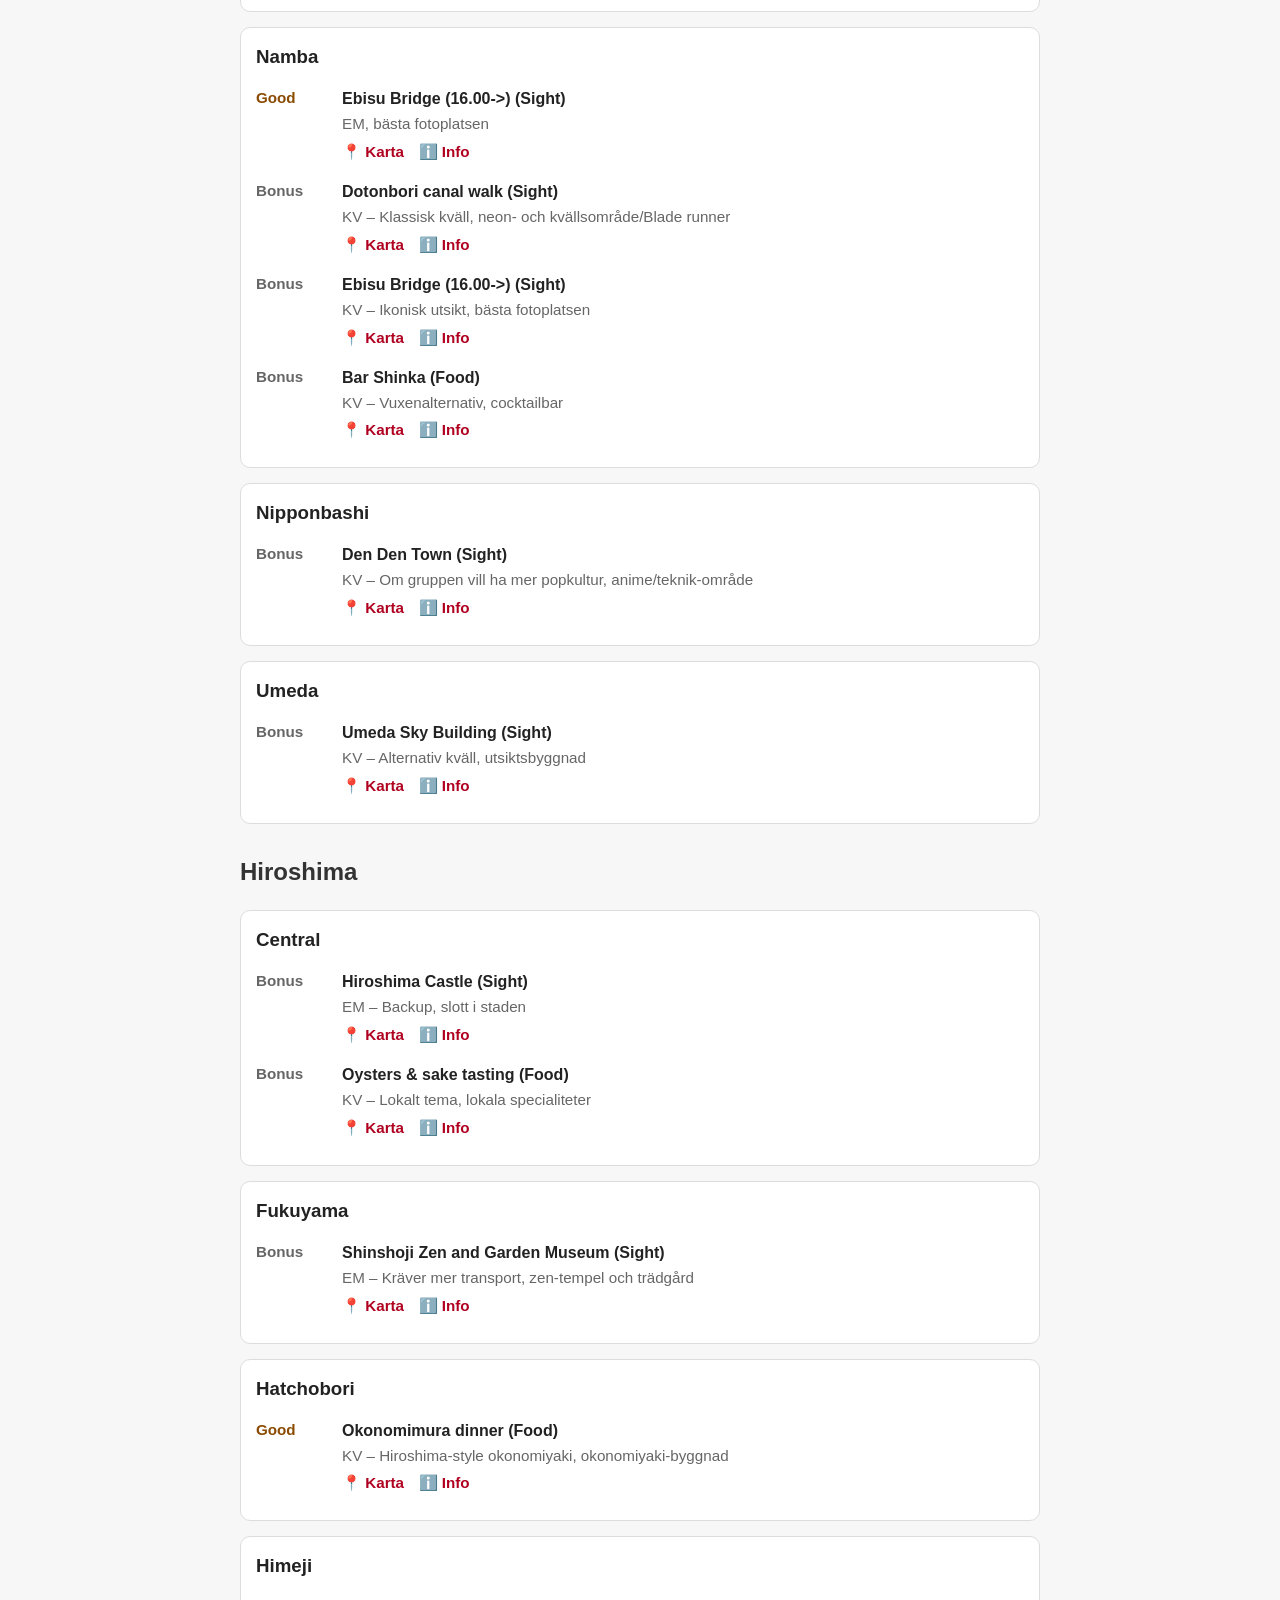
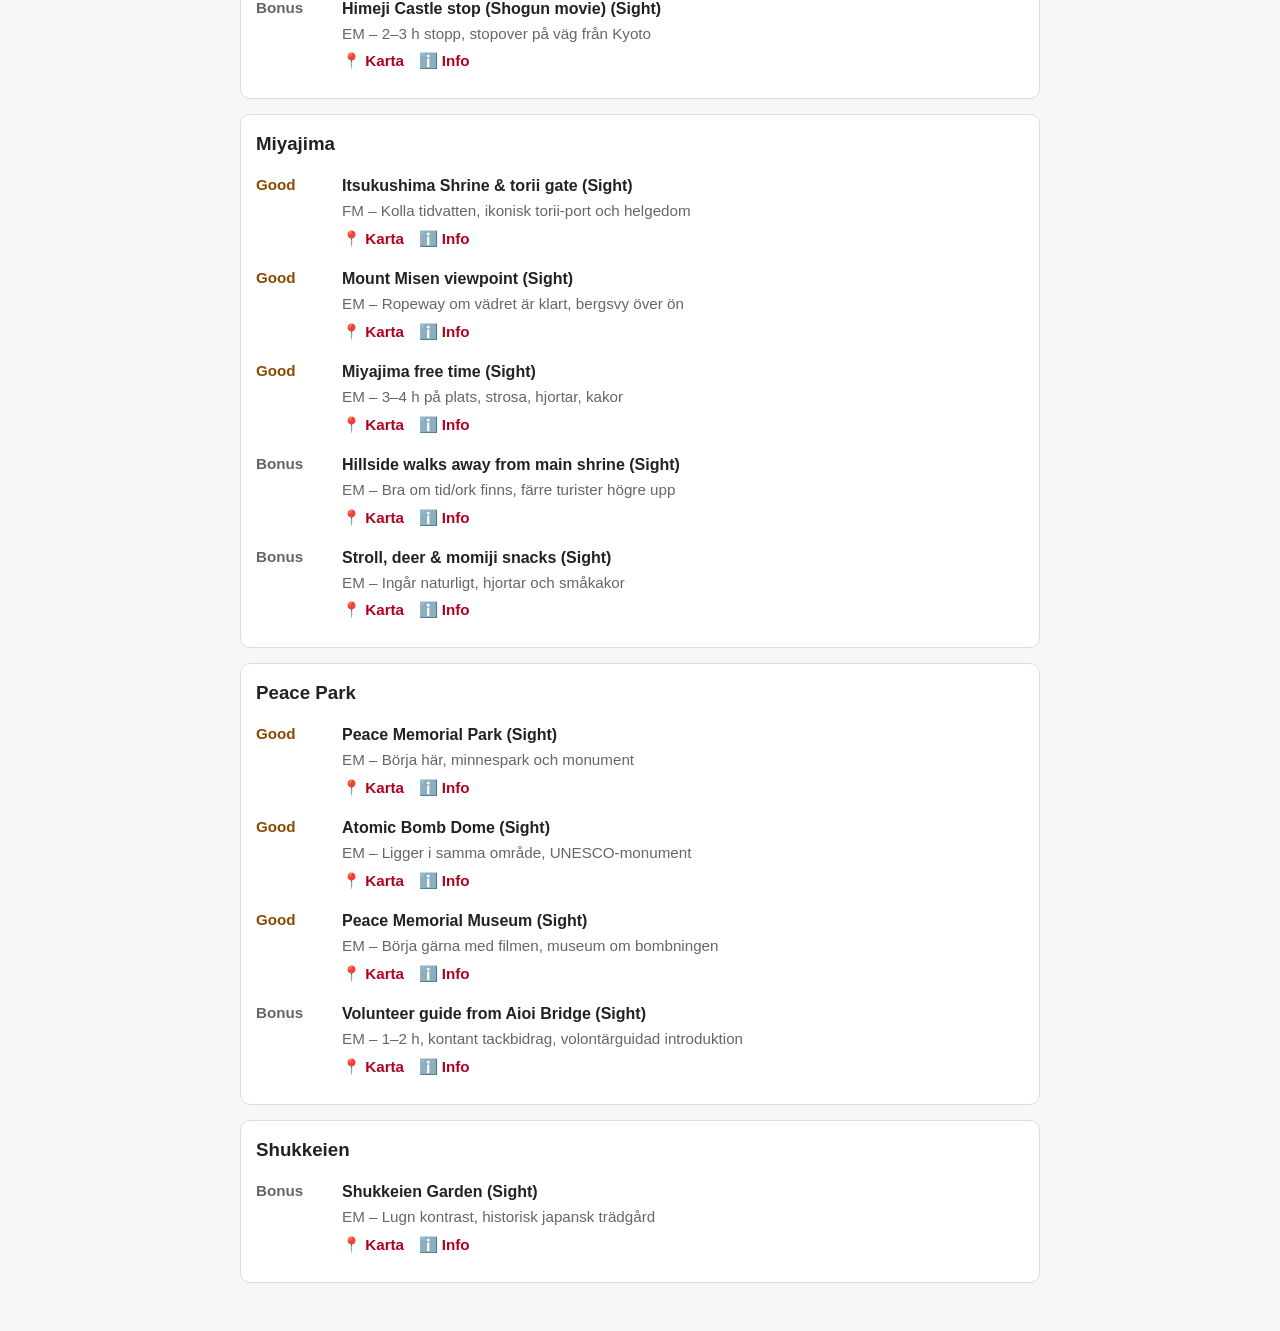
==== commit 3017b5f6: "Update areas.html" ====
--- a/areas.html
+++ b/areas.html
@@ -297,15 +297,34 @@
     <div class="item-meta">KV – Lugn kväll, nära hotellet, Sumoområde m restauranger</div>
     <div class="item-links"><a href="https://maps.google.com/?q=Chanko+nabe+dinner+area+Tokyo+Japan" target="_blank" rel="noopener noreferrer">📍 Karta</a> <a href="https://www.google.com/search?q=Sumo%20dinner%20area%20/%20Chanko%20nabe%20%28sumo-m%C3%A5ltid%29%20Tokyo" target="_blank" rel="noopener noreferrer">ℹ️ Info</a></div>
   </div>
+  
 </div>
 </div>
 <div class="area-block">
 <h3>Shibuya</h3>
-<div class="activity-item good-prio" data-prio="good">
+<div class="activity-item bonus-prio" data-prio="good">
+  <div class="prio">Good</div>
+  <div class="item-main">
+
+    <div class="name-row">
+      <div class="name">Hairspa (Activity)</div>
+      <button class="heart-btn" type="button" aria-label="Markera favorit">🤍</button>
+    </div>
+
+    <div class="item-meta">EM – Västra sidan av Tokyo, Shibuya</div>
+
+    <div class="item-links">
+      <a href="https://maps.google.com/?q=Hair+spa+Shibuya+Tokyo" target="_blank" rel="noopener noreferrer">📍 Karta</a>
+      <a href="https://www.google.com/search?q=hair+spa+shibuya+tokyo" target="_blank" rel="noopener noreferrer">ℹ️ Info</a>
+    </div>
+
+  </div>
+  </div>
+  <div class="activity-item good-prio" data-prio="good">
   <div class="prio">Good</div>
   <div class="item-main">
    <div class="name-row">
-  <div class="name">Fika? (Food)</div>
+  <div class="name">Fika (Food)</div>
   <button class="heart-btn" type="button" aria-label="Markera favorit">🤍</button>
 </div> 
     <div class="item-meta">EM, Fluffy pancakes?</div>
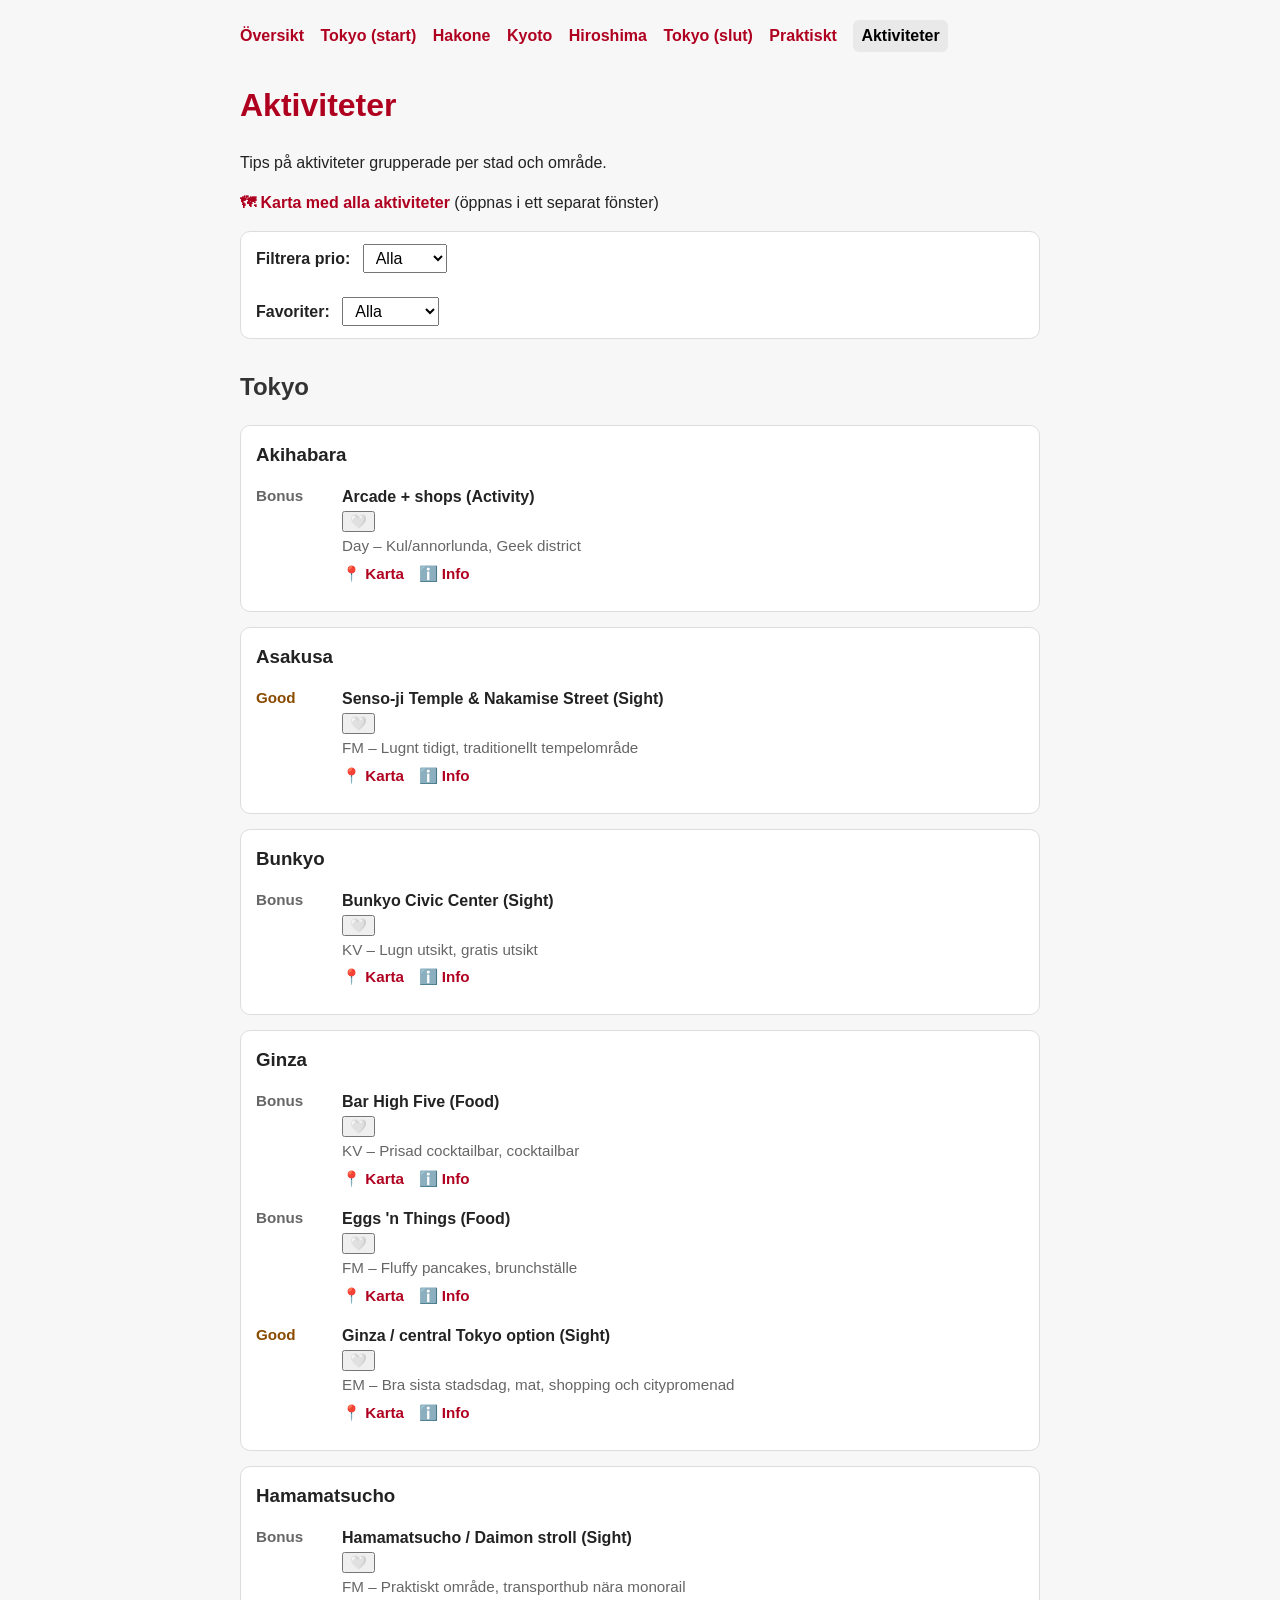
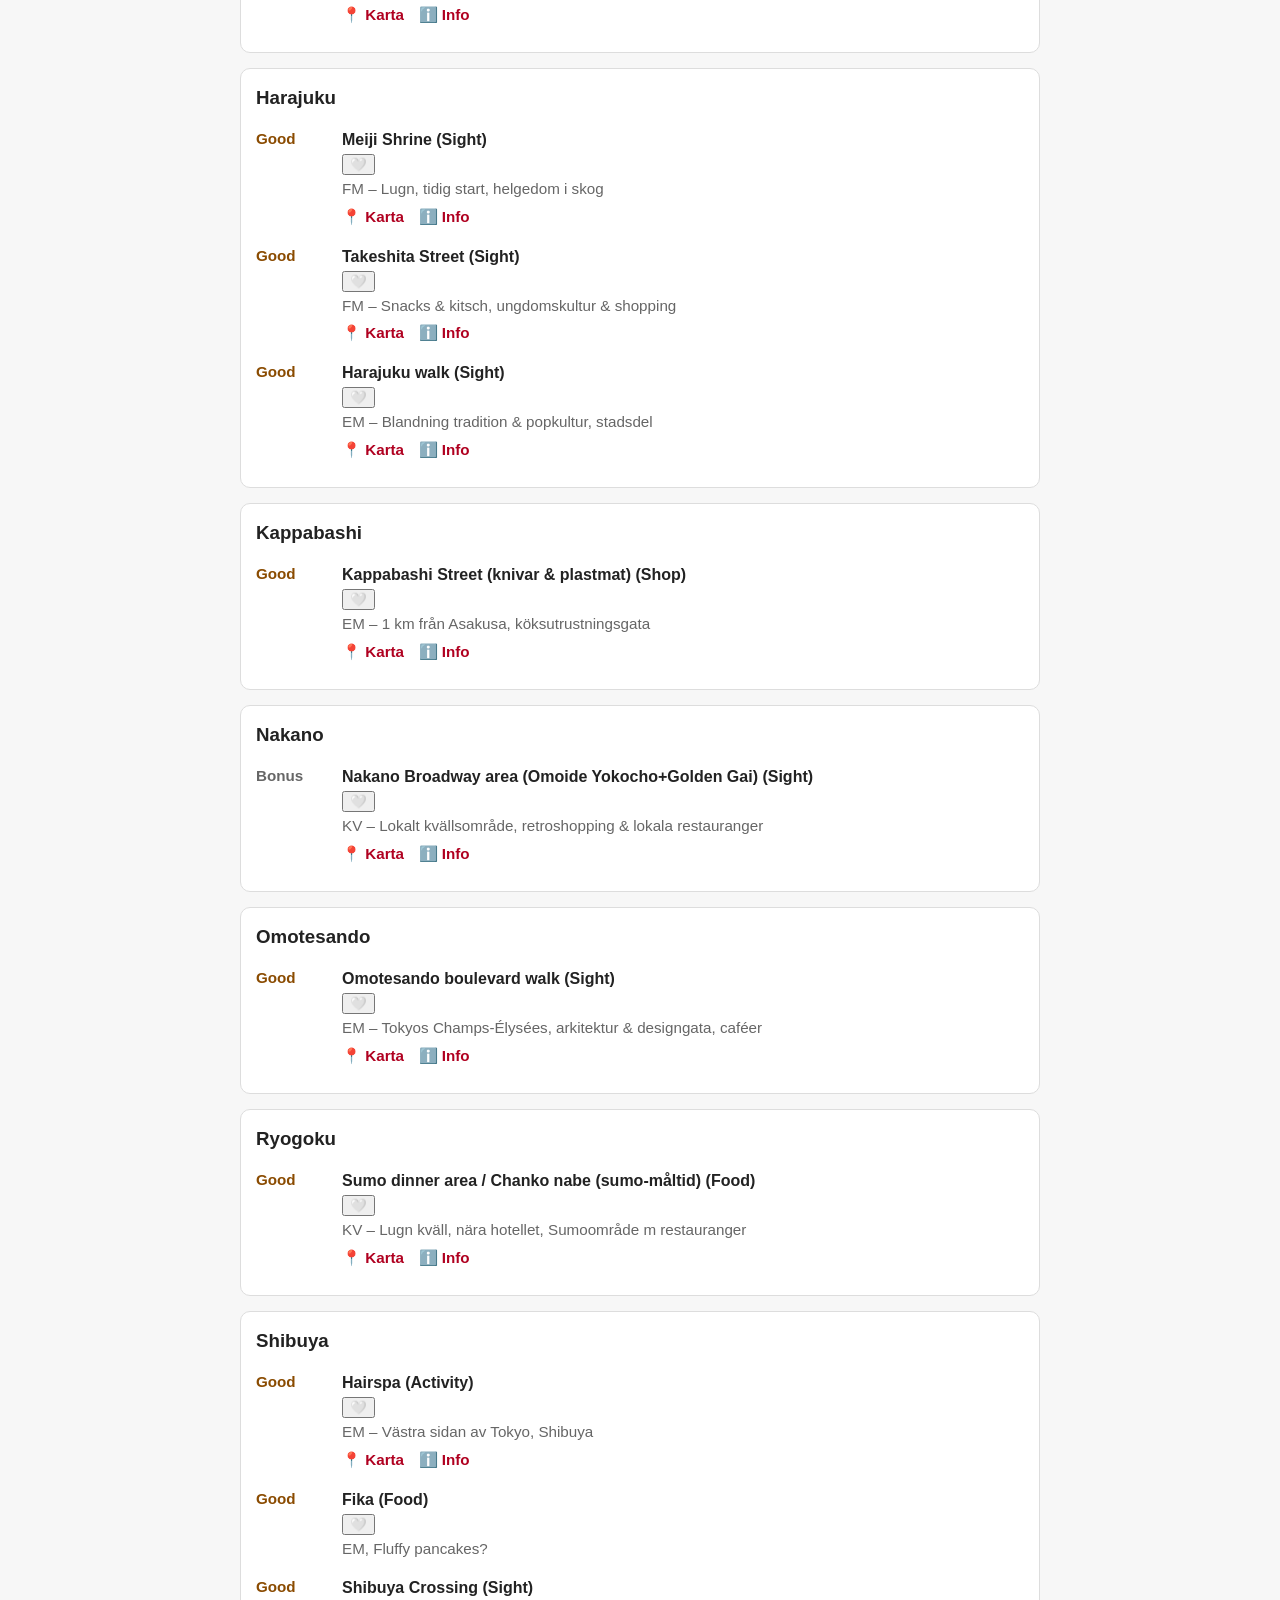
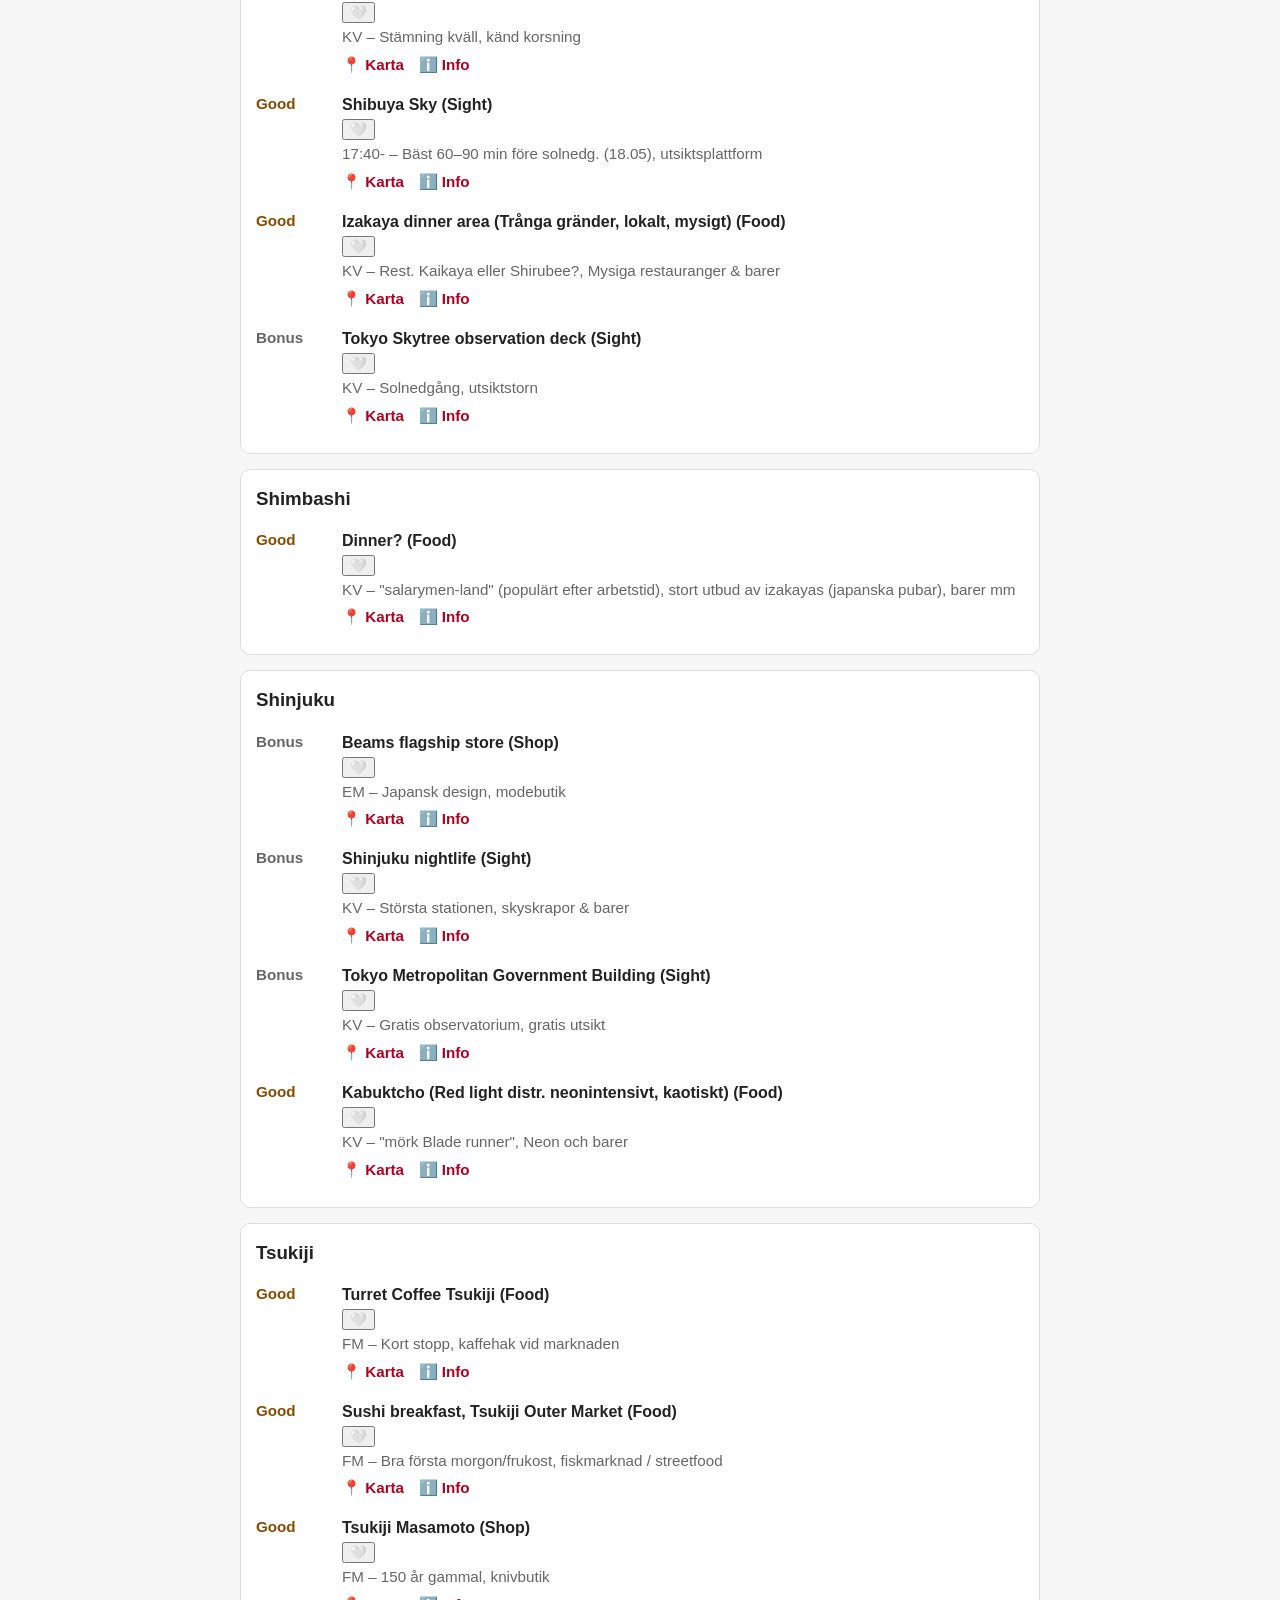
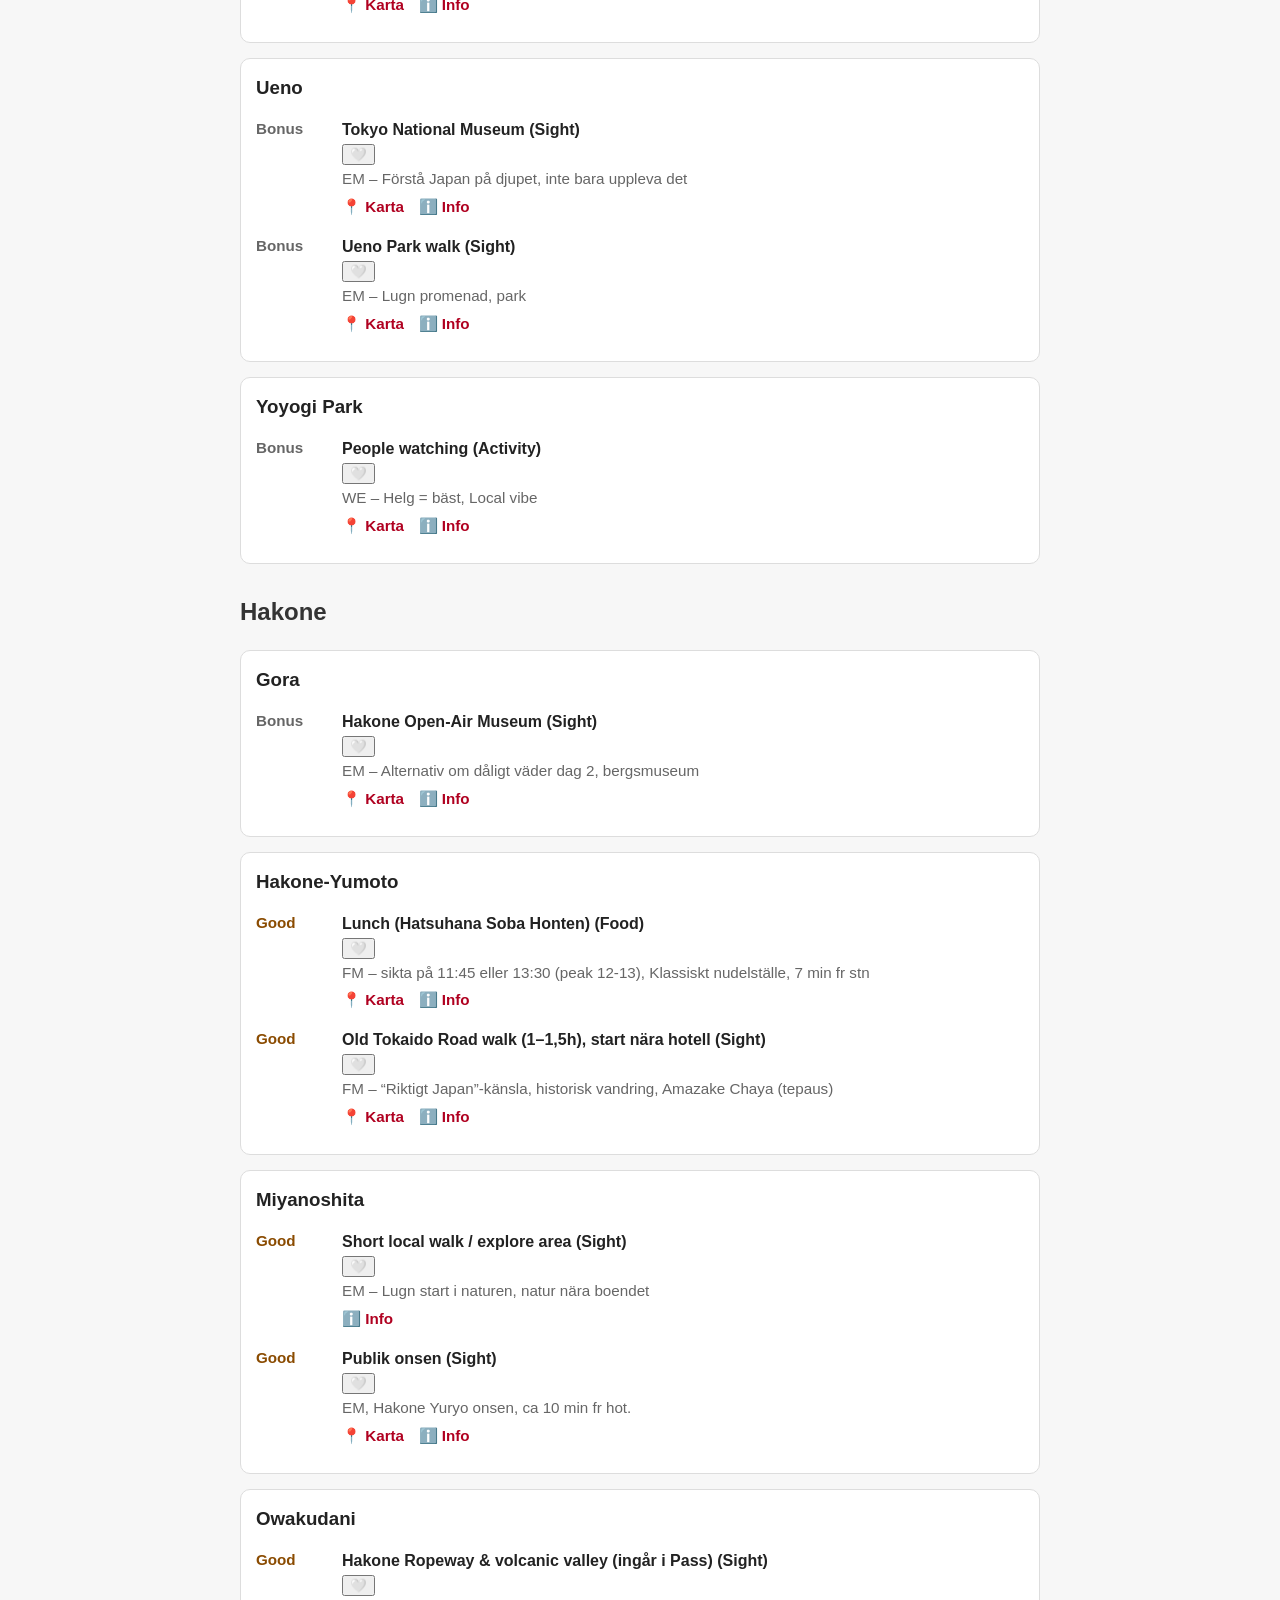
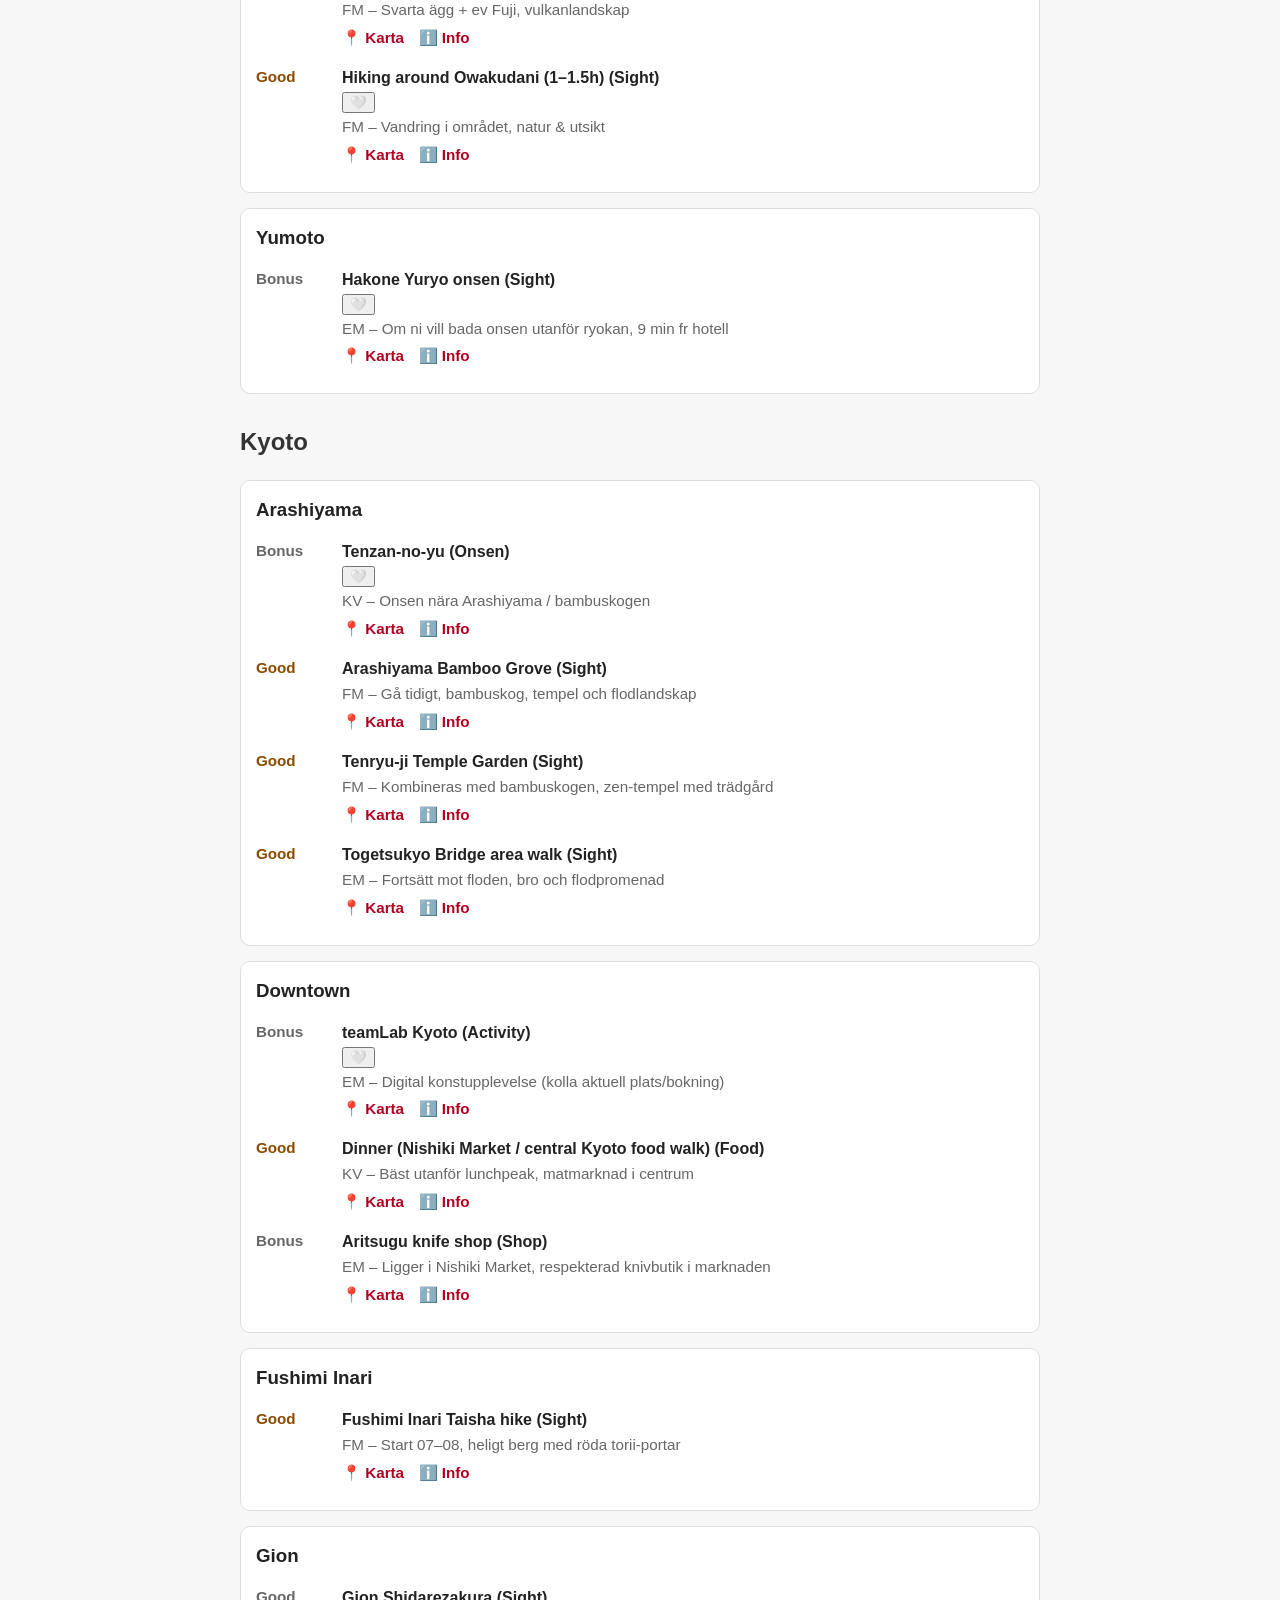
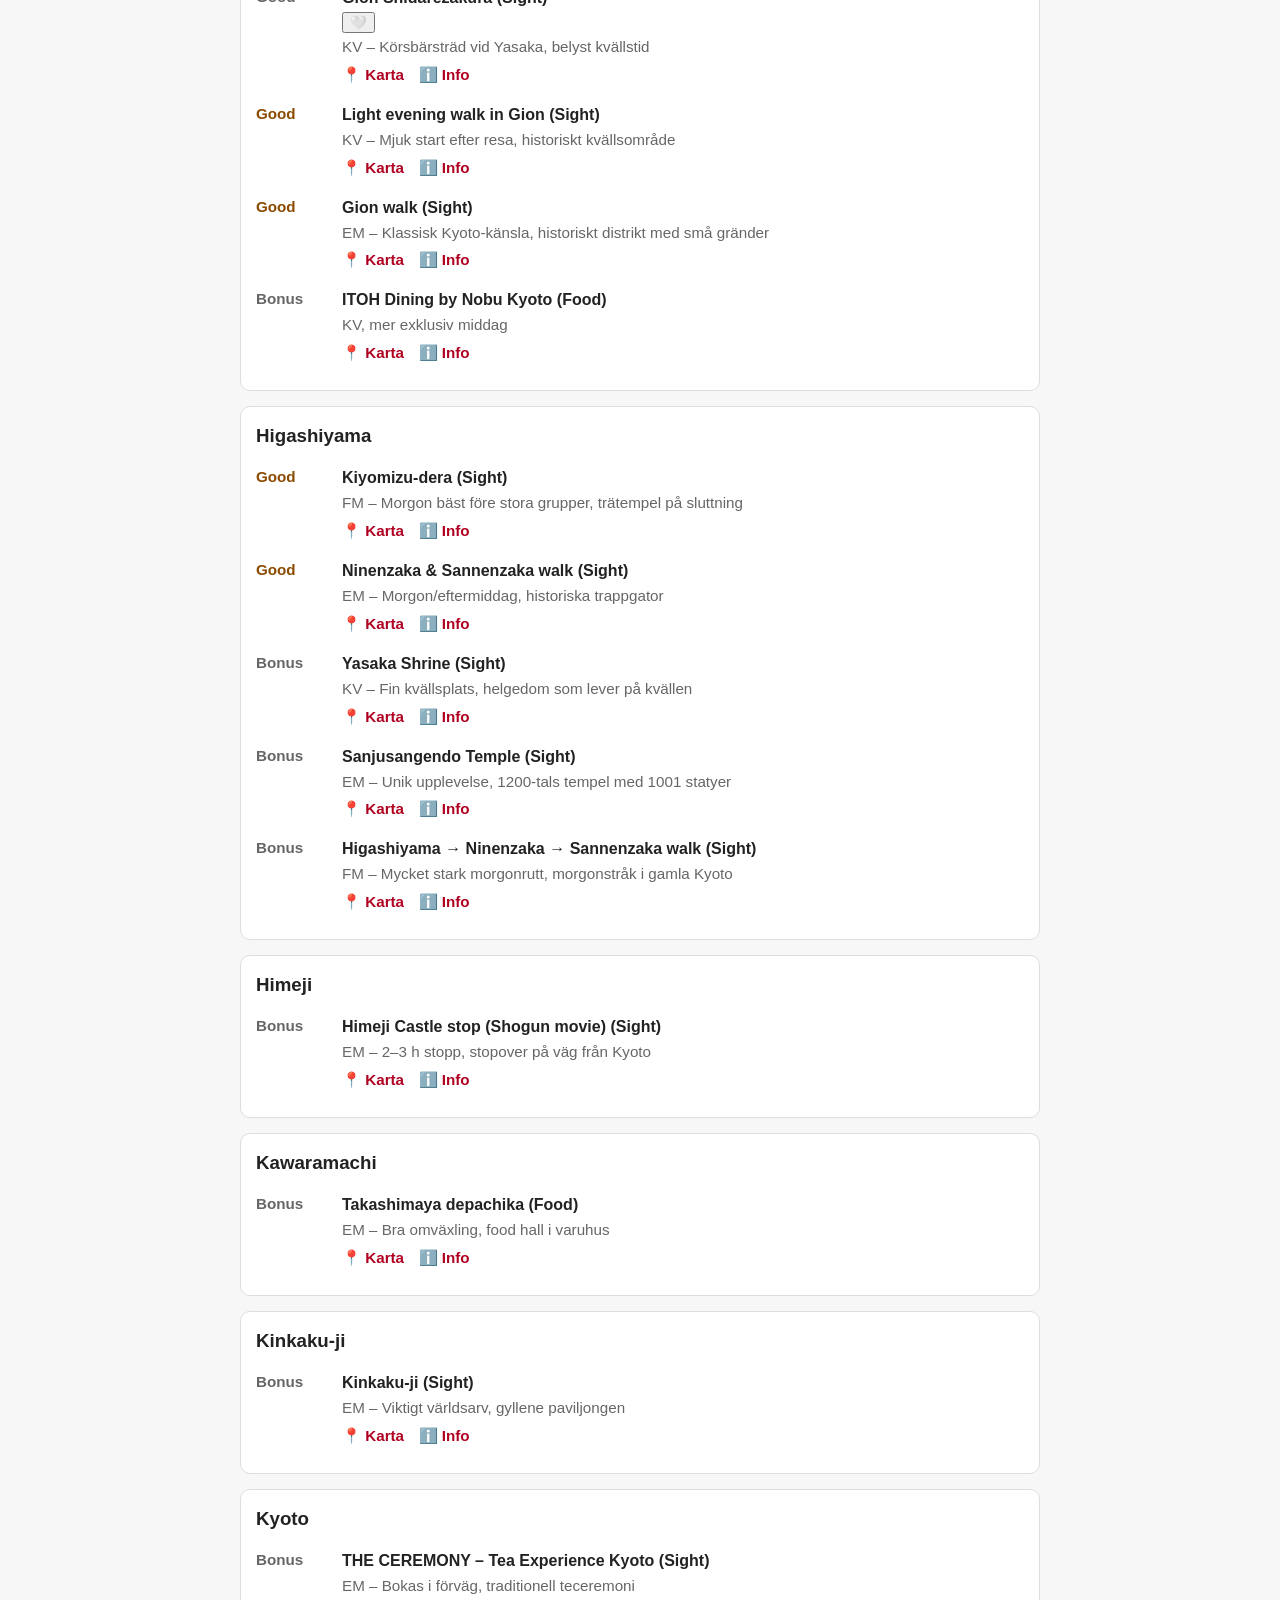
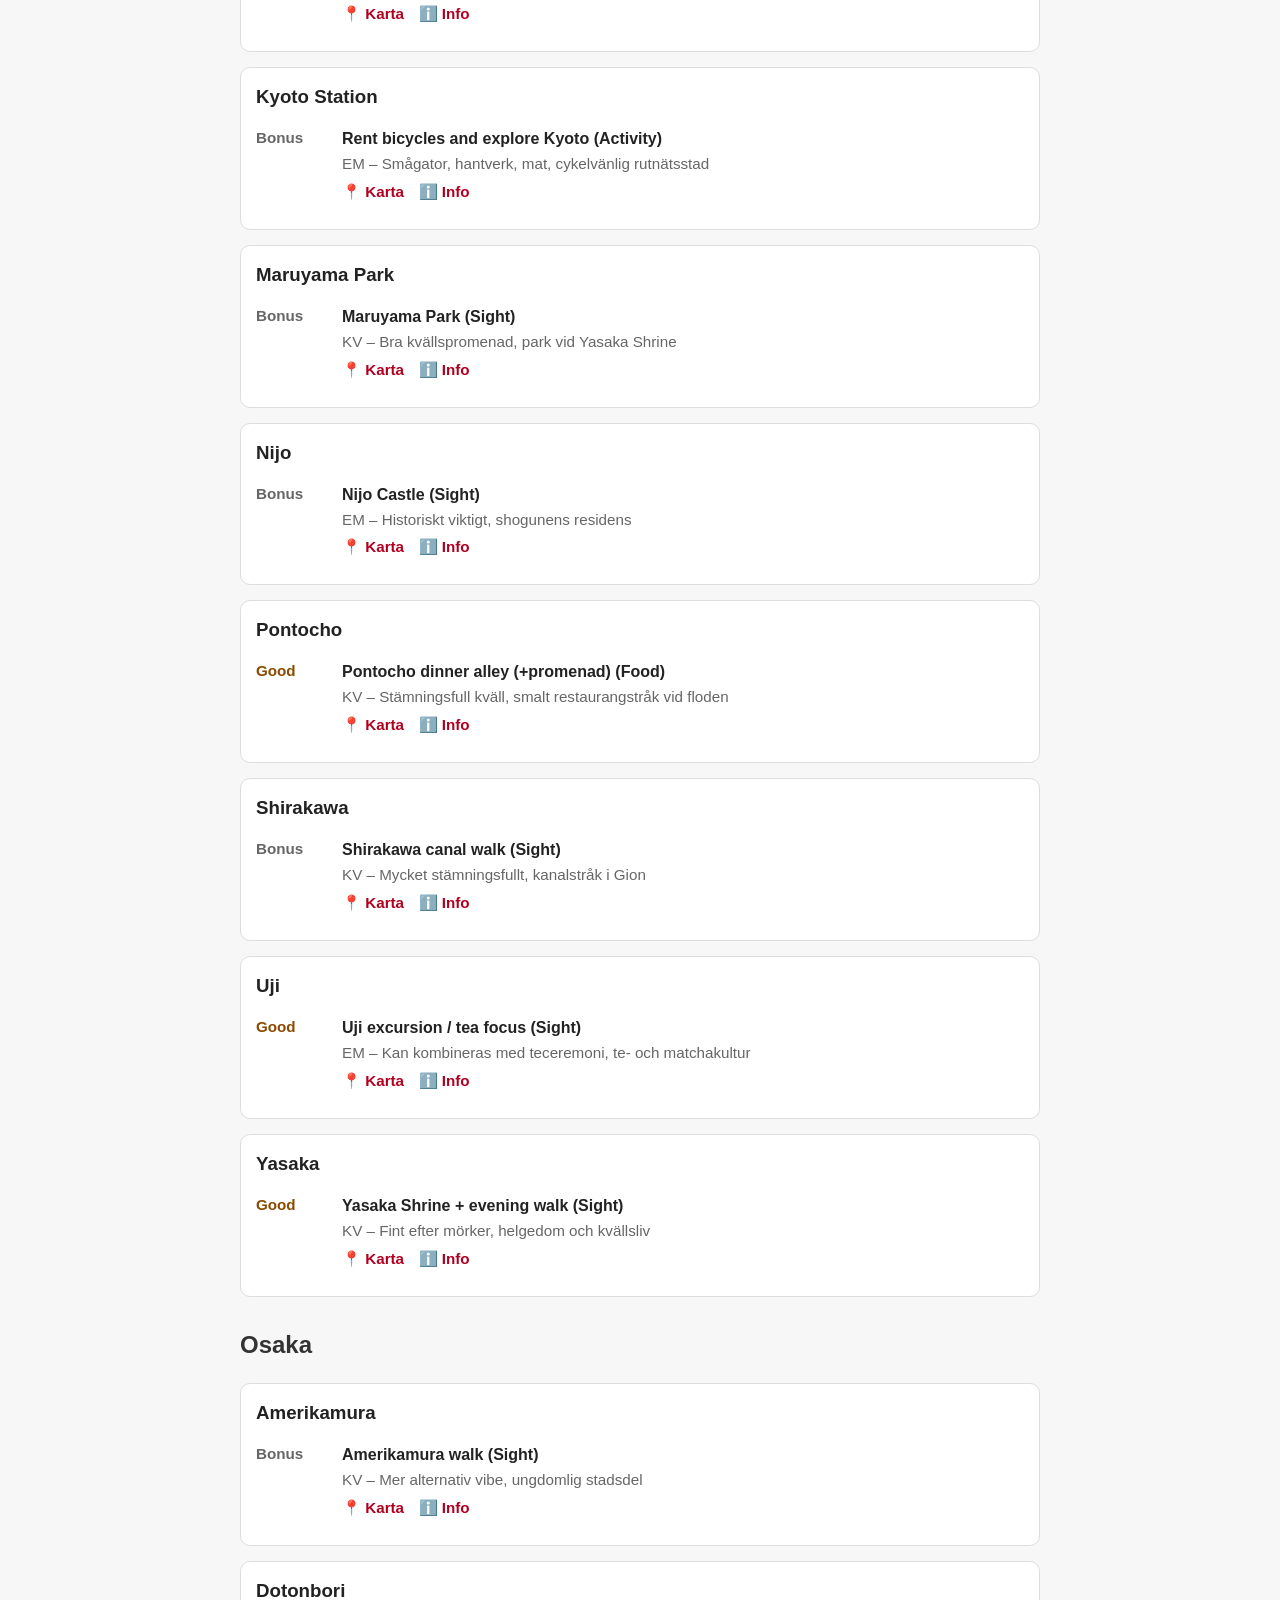
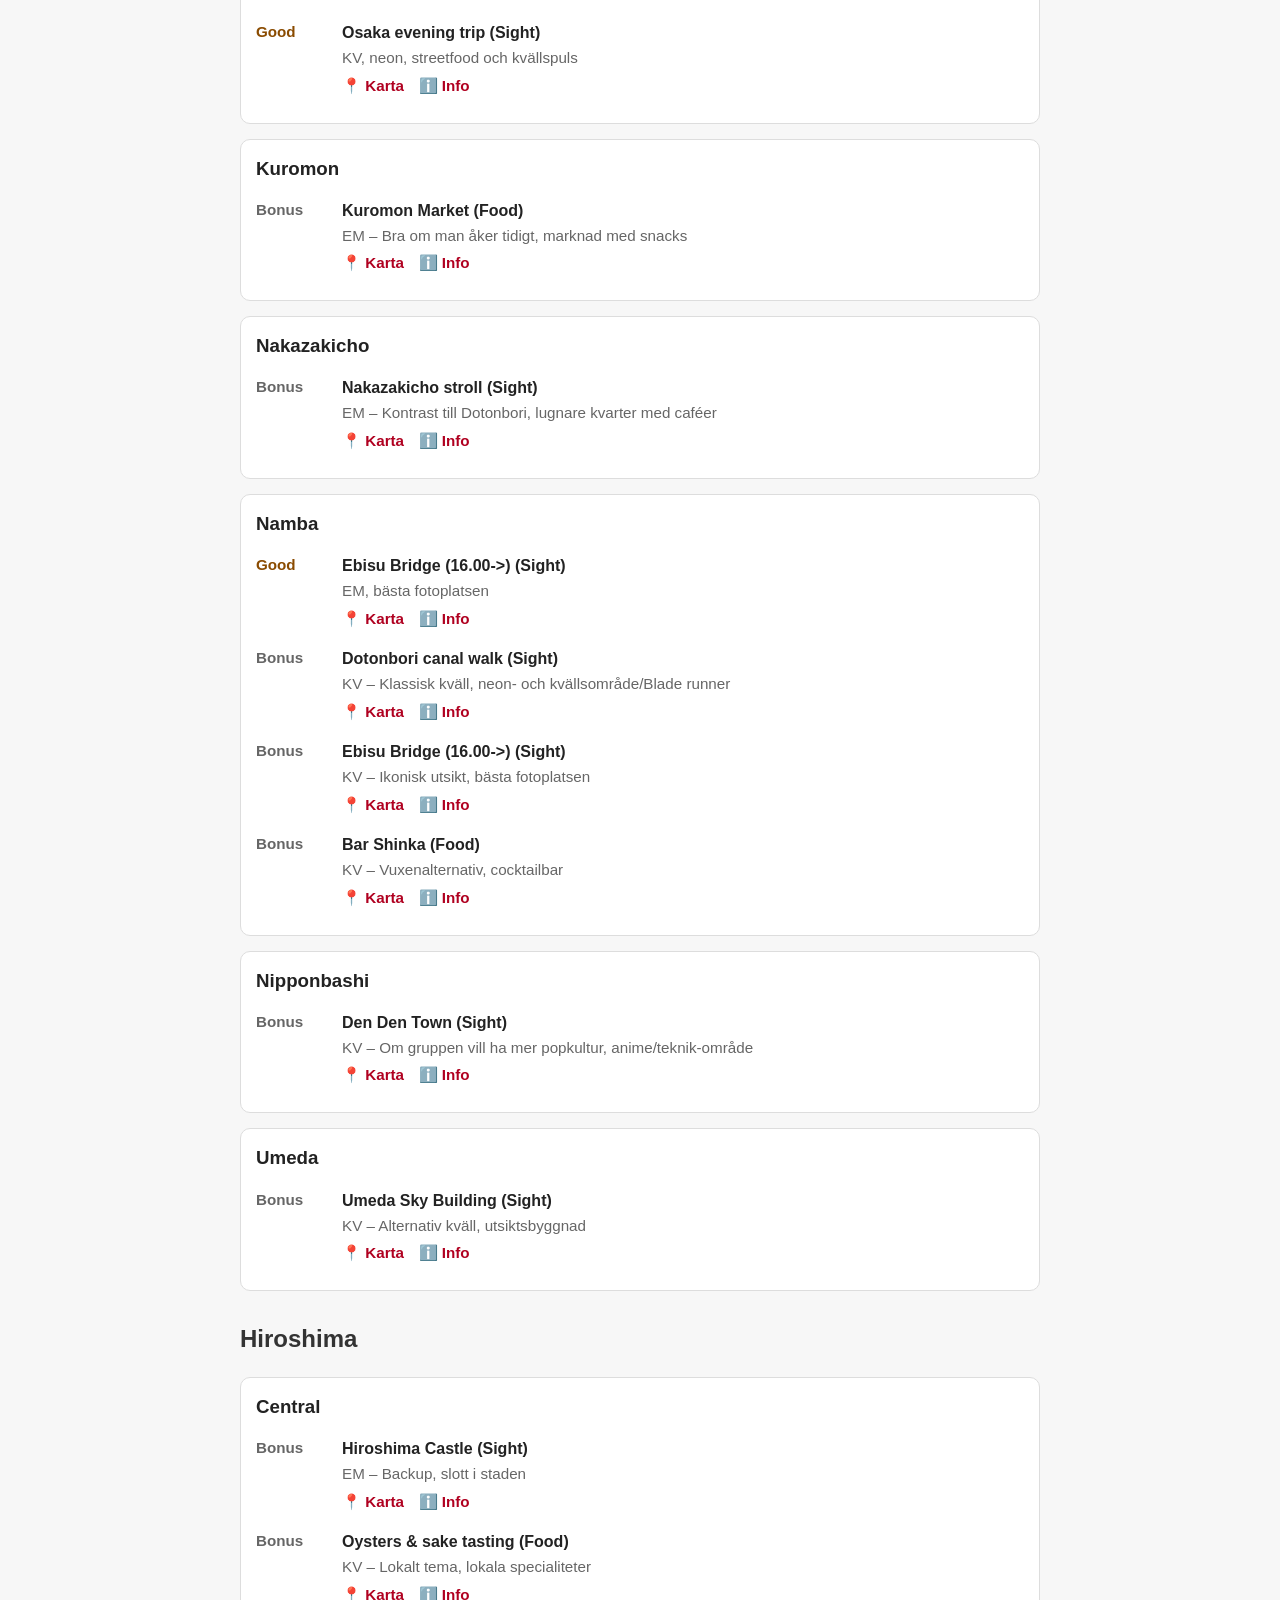
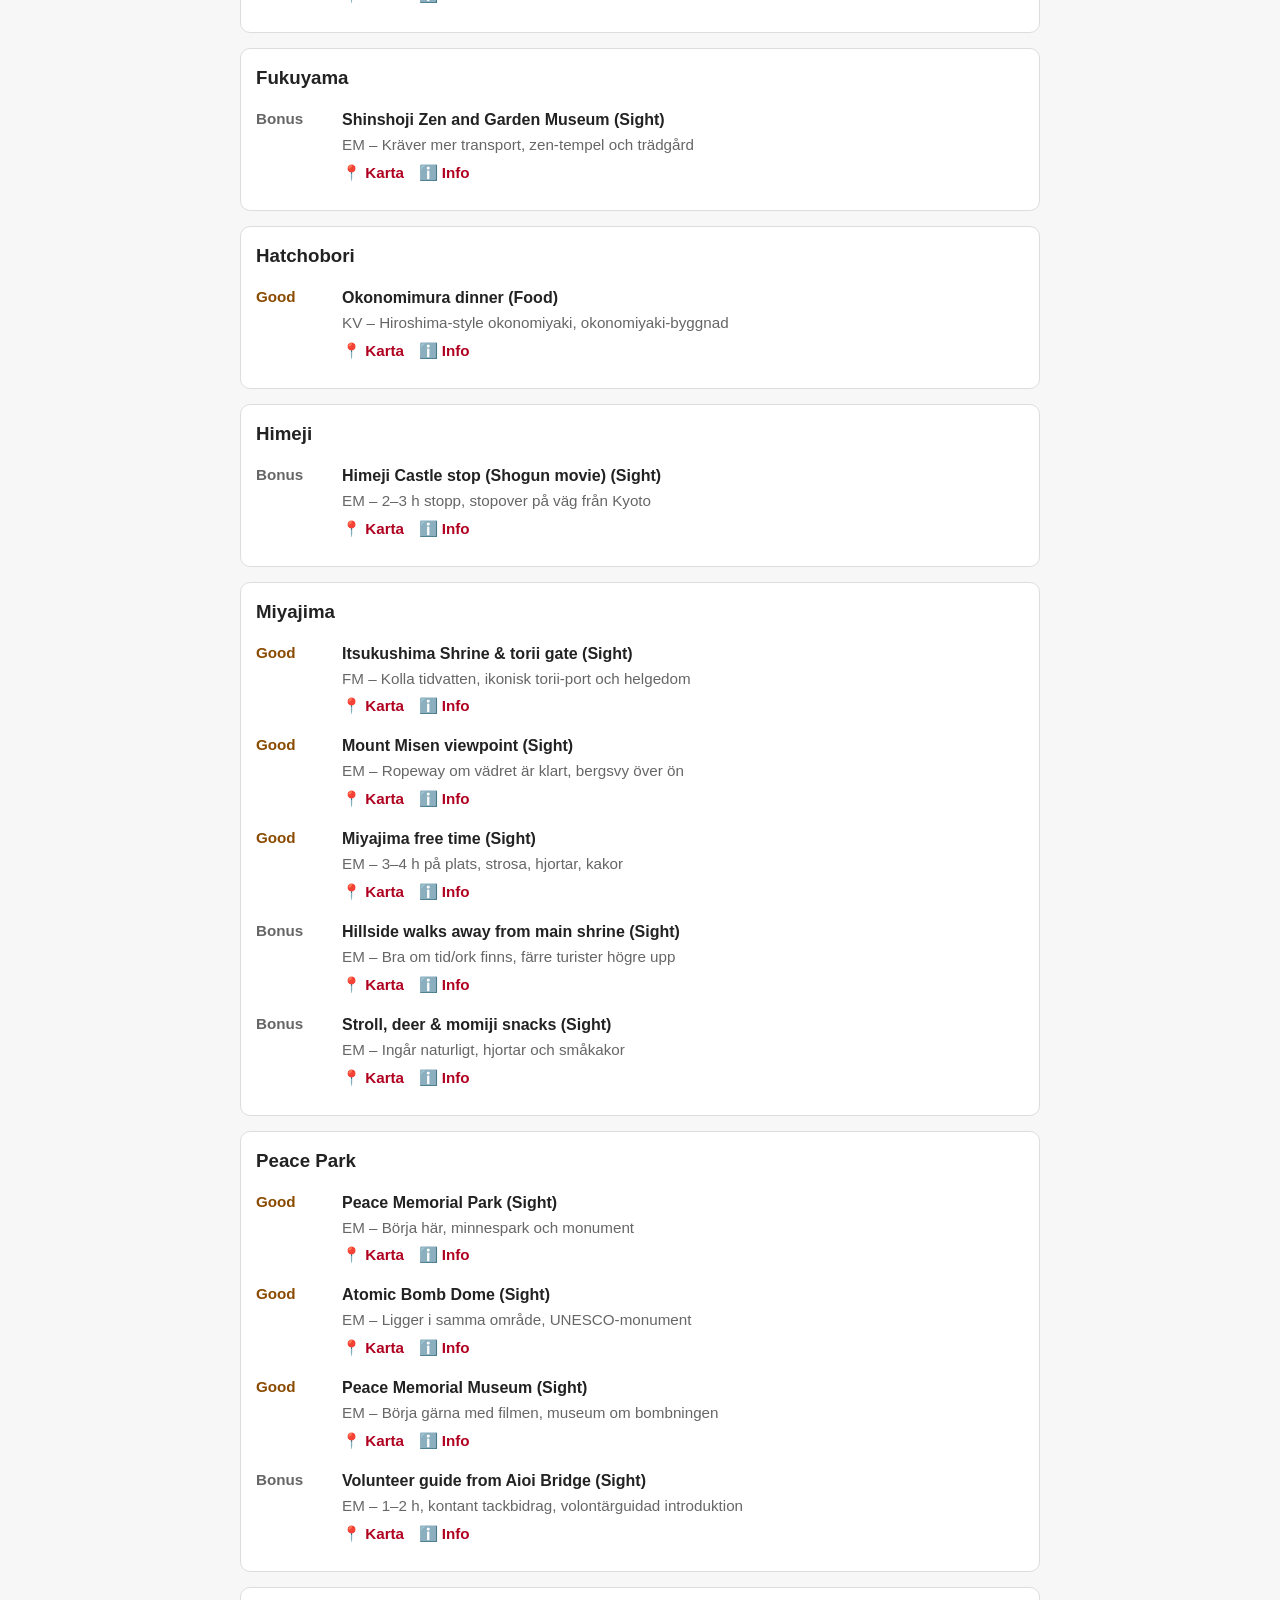
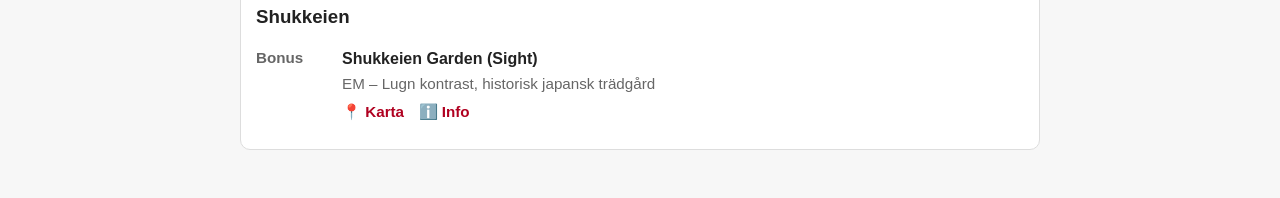
==== commit 3177f25e: "Update areas.html" ====
--- a/areas.html
+++ b/areas.html
@@ -302,7 +302,7 @@
 </div>
 <div class="area-block">
 <h3>Shibuya</h3>
-<div class="activity-item bonus-prio" data-prio="good">
+<div class="activity-item good-prio" data-prio="good">
   <div class="prio">Good</div>
   <div class="item-main">
 
@@ -477,6 +477,24 @@
 <div class="activity-item bonus-prio" data-prio="bonus">
   <div class="prio">Bonus</div>
   <div class="item-main">
+
+    <div class="name-row">
+      <div class="name">Tokyo National Museum (Sight)</div>
+      <button class="heart-btn" type="button" aria-label="Markera favorit">🤍</button>
+    </div>
+
+    <div class="item-meta">EM – Förstå Japan på djupet, inte bara uppleva det</div>
+
+    <div class="item-links">
+      <a href="https://maps.google.com/?q=Tokyo+National+Museum+Ueno" target="_blank" rel="noopener noreferrer">📍 Karta</a>
+      <a href="https://www.google.com/search?q=Tokyo+National+Museum" target="_blank" rel="noopener noreferrer">ℹ️ Info</a>
+    </div>
+
+  </div>
+</div>
+  <div class="activity-item bonus-prio" data-prio="bonus">
+  <div class="prio">Bonus</div>
+  <div class="item-main">
   <div class="name-row">
   <div class="name">Ueno Park walk (Sight)</div>
   <button class="heart-btn" type="button" aria-label="Markera favorit">🤍</button>
@@ -611,6 +629,24 @@
 <h2>Kyoto</h2>
 <div class="area-block">
 <h3>Arashiyama</h3>
+<div class="activity-item bonus-prio" data-prio="bonus">
+  <div class="prio">Bonus</div>
+  <div class="item-main">
+
+    <div class="name-row">
+      <div class="name">Tenzan-no-yu (Onsen)</div>
+      <button class="heart-btn" type="button" aria-label="Markera favorit">🤍</button>
+    </div>
+
+    <div class="item-meta">KV – Onsen nära Arashiyama / bambuskogen</div>
+
+    <div class="item-links">
+      <a href="https://maps.google.com/?q=Tenzan-no-yu+Kyoto" target="_blank" rel="noopener noreferrer">📍 Karta</a>
+      <a href="https://www.google.com/search?q=Tenzan-no-yu+Kyoto" target="_blank" rel="noopener noreferrer">ℹ️ Info</a>
+    </div>
+
+  </div>
+</div>  
 <div class="activity-item good-prio" data-prio="good">
   <div class="prio">Good</div>
   <div class="item-main">
@@ -638,7 +674,25 @@
 </div>
 <div class="area-block">
 <h3>Downtown</h3>
-<div class="activity-item good-prio" data-prio="good">
+<div class="activity-item bonus-prio" data-prio="bonus">
+  <div class="prio">Bonus</div>
+  <div class="item-main">
+
+    <div class="name-row">
+      <div class="name">teamLab Kyoto (Activity)</div>
+      <button class="heart-btn" type="button" aria-label="Markera favorit">🤍</button>
+    </div>
+
+    <div class="item-meta">EM – Digital konstupplevelse (kolla aktuell plats/bokning)</div>
+
+    <div class="item-links">
+      <a href="https://maps.google.com/?q=teamLab+Kyoto" target="_blank" rel="noopener noreferrer">📍 Karta</a>
+      <a href="https://www.google.com/search?q=teamLab+Kyoto" target="_blank" rel="noopener noreferrer">ℹ️ Info</a>
+    </div>
+
+  </div>
+</div>
+  <div class="activity-item good-prio" data-prio="good">
   <div class="prio">Good</div>
   <div class="item-main">
     <div class="name">Dinner (Nishiki Market / central Kyoto food walk) (Food)</div>
@@ -668,7 +722,25 @@
 </div>
 <div class="area-block">
 <h3>Gion</h3>
-<div class="activity-item good-prio" data-prio="good">
+<div class="activity-item bonus-prio" data-prio="good">
+  <div class="prio">Good</div>
+  <div class="item-main">
+
+    <div class="name-row">
+      <div class="name">Gion Shidarezakura (Sight)</div>
+      <button class="heart-btn" type="button" aria-label="Markera favorit">🤍</button>
+    </div>
+
+    <div class="item-meta">KV – Körsbärsträd vid Yasaka, belyst kvällstid</div>
+
+    <div class="item-links">
+      <a href="https://maps.google.com/?q=Maruyama+Park+Kyoto" target="_blank" rel="noopener noreferrer">📍 Karta</a>
+      <a href="https://www.google.com/search?q=Gion+Shidarezakura" target="_blank" rel="noopener noreferrer">ℹ️ Info</a>
+    </div>
+
+  </div>
+</div>
+  <div class="activity-item good-prio" data-prio="good">
   <div class="prio">Good</div>
   <div class="item-main">
     <div class="name">Light evening walk in Gion (Sight)</div>
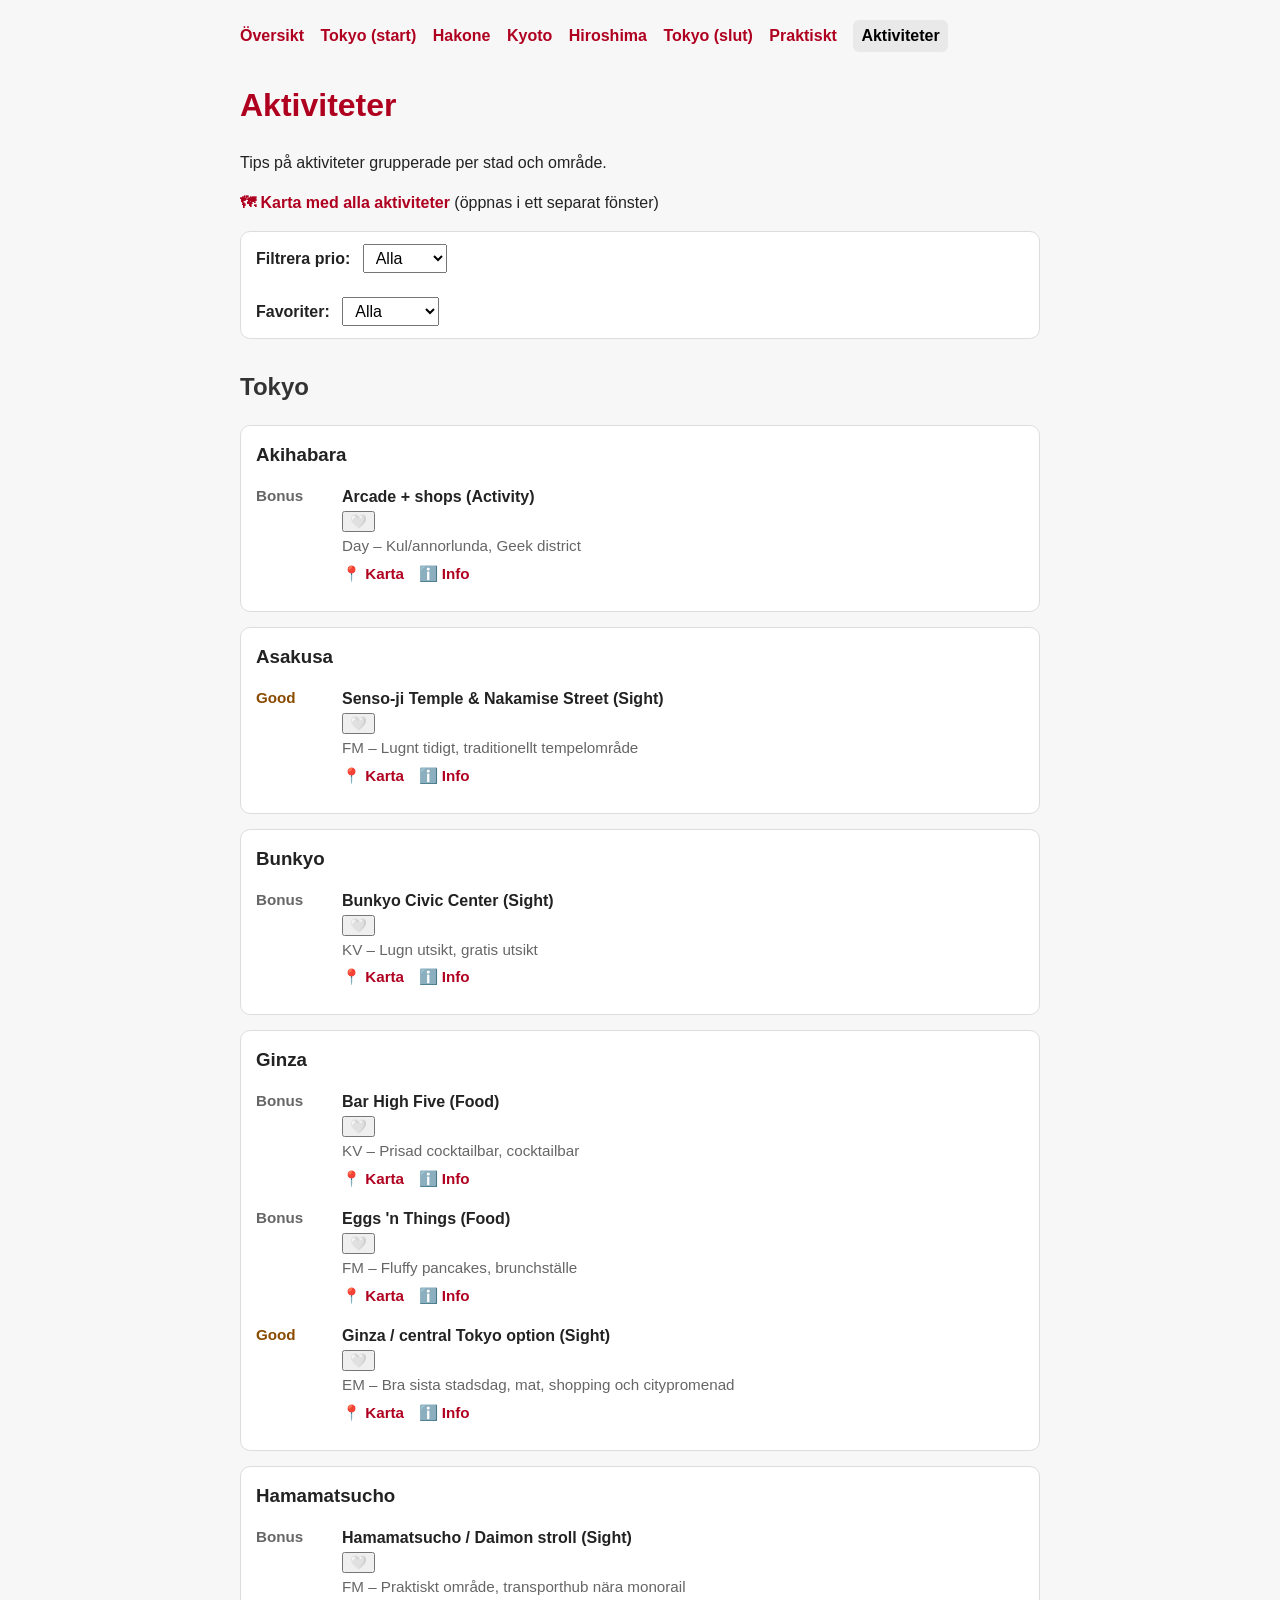
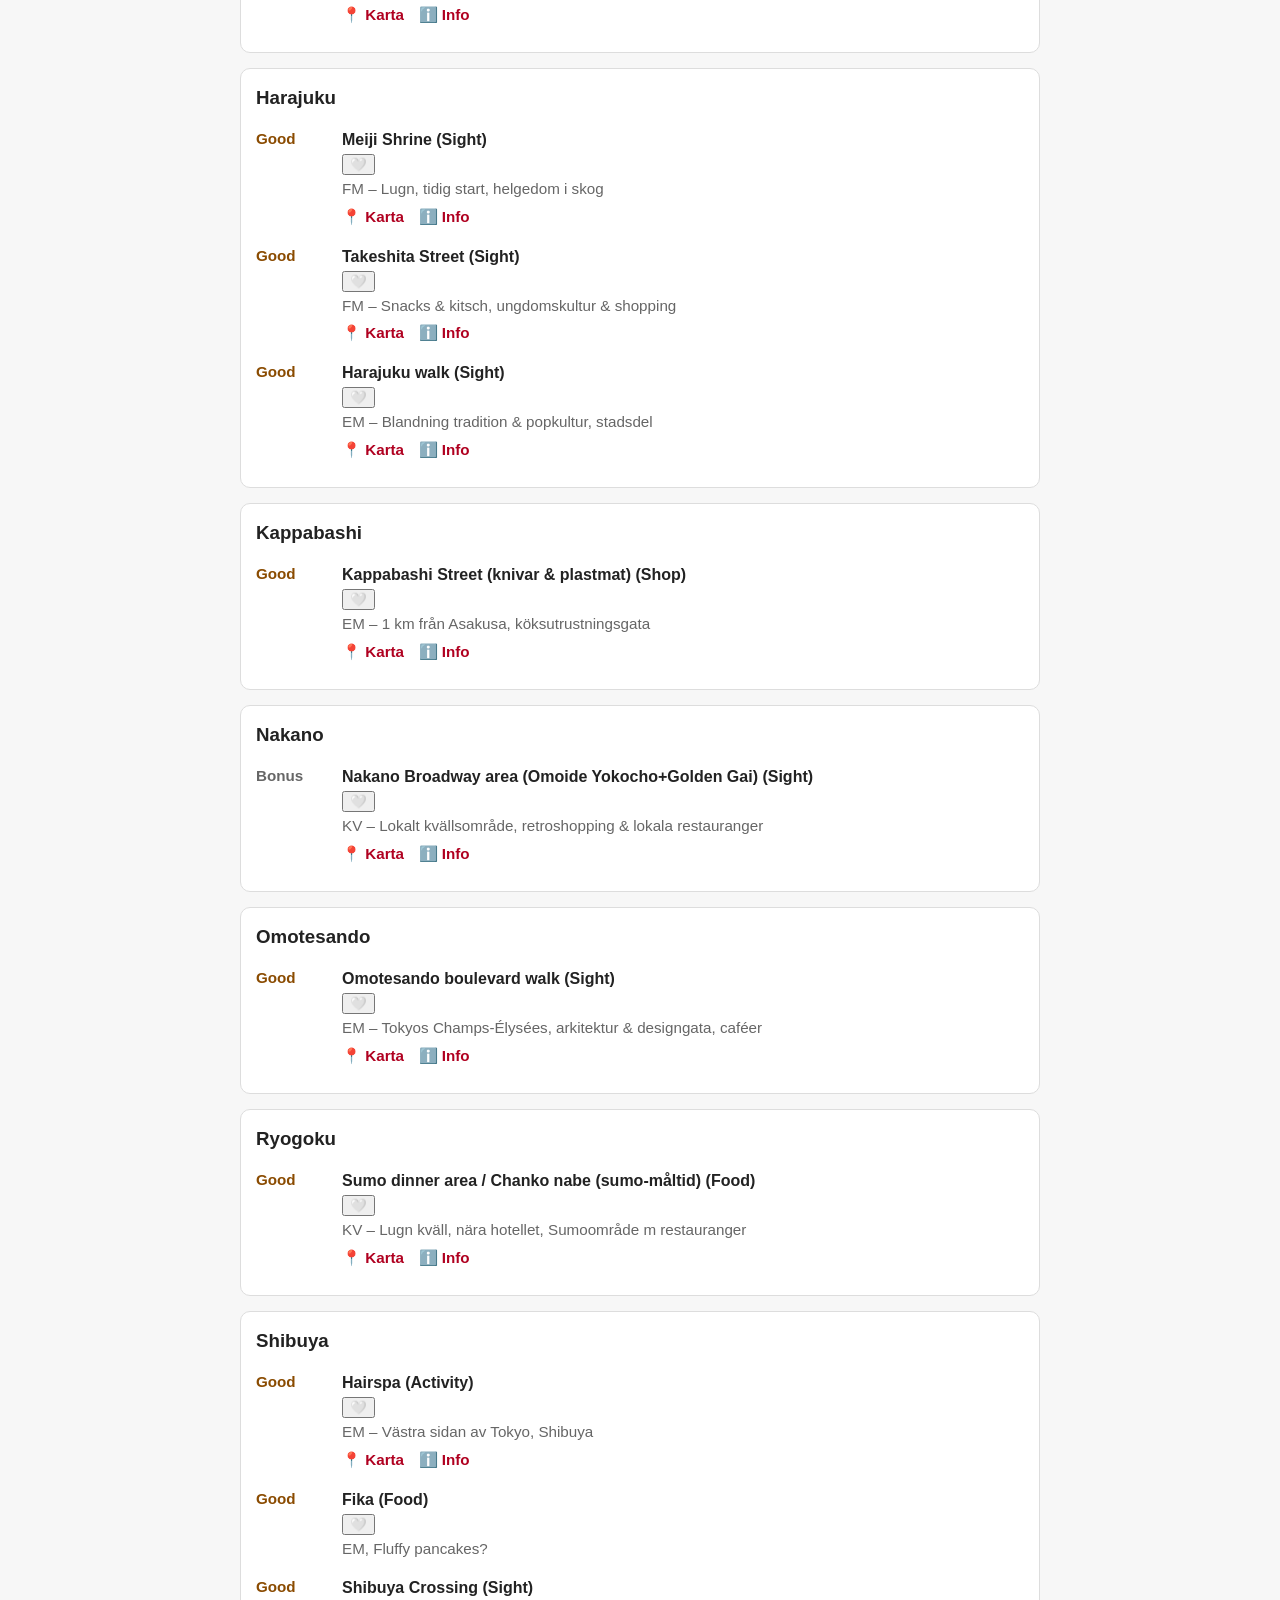
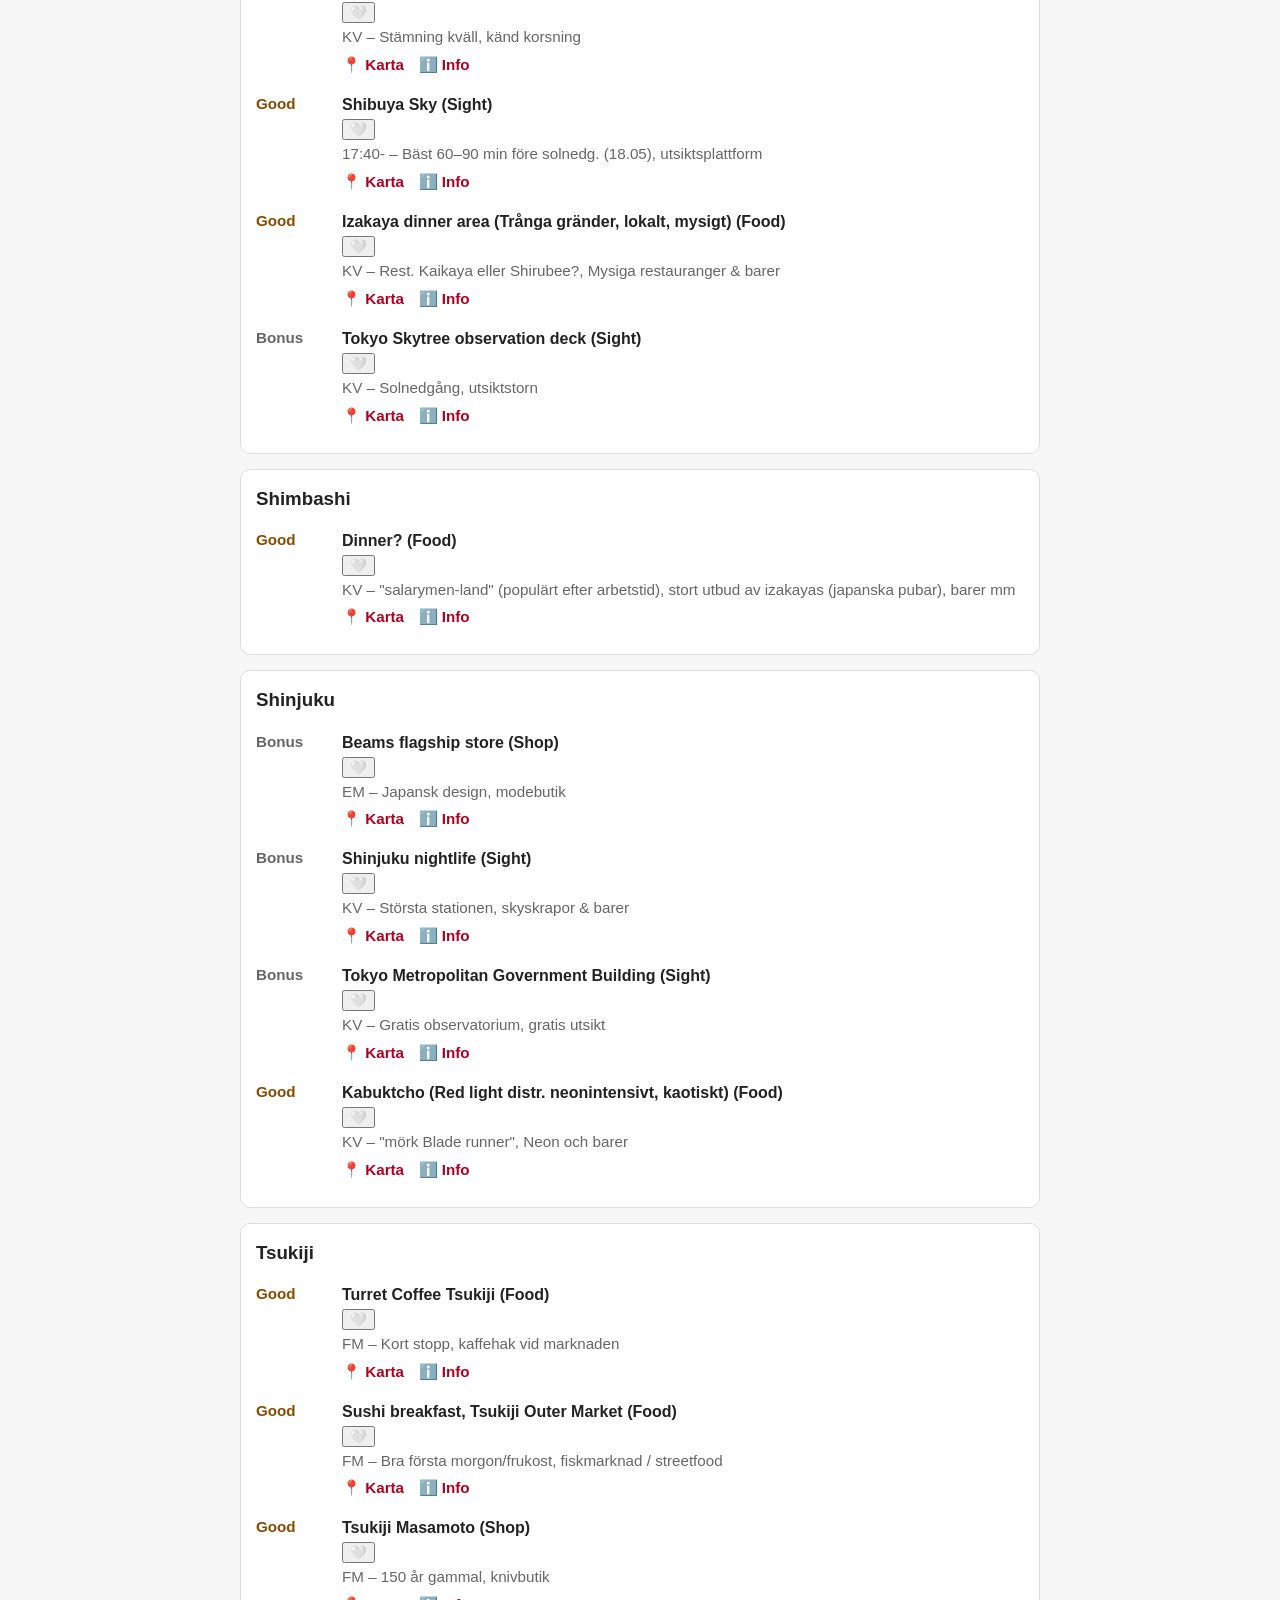
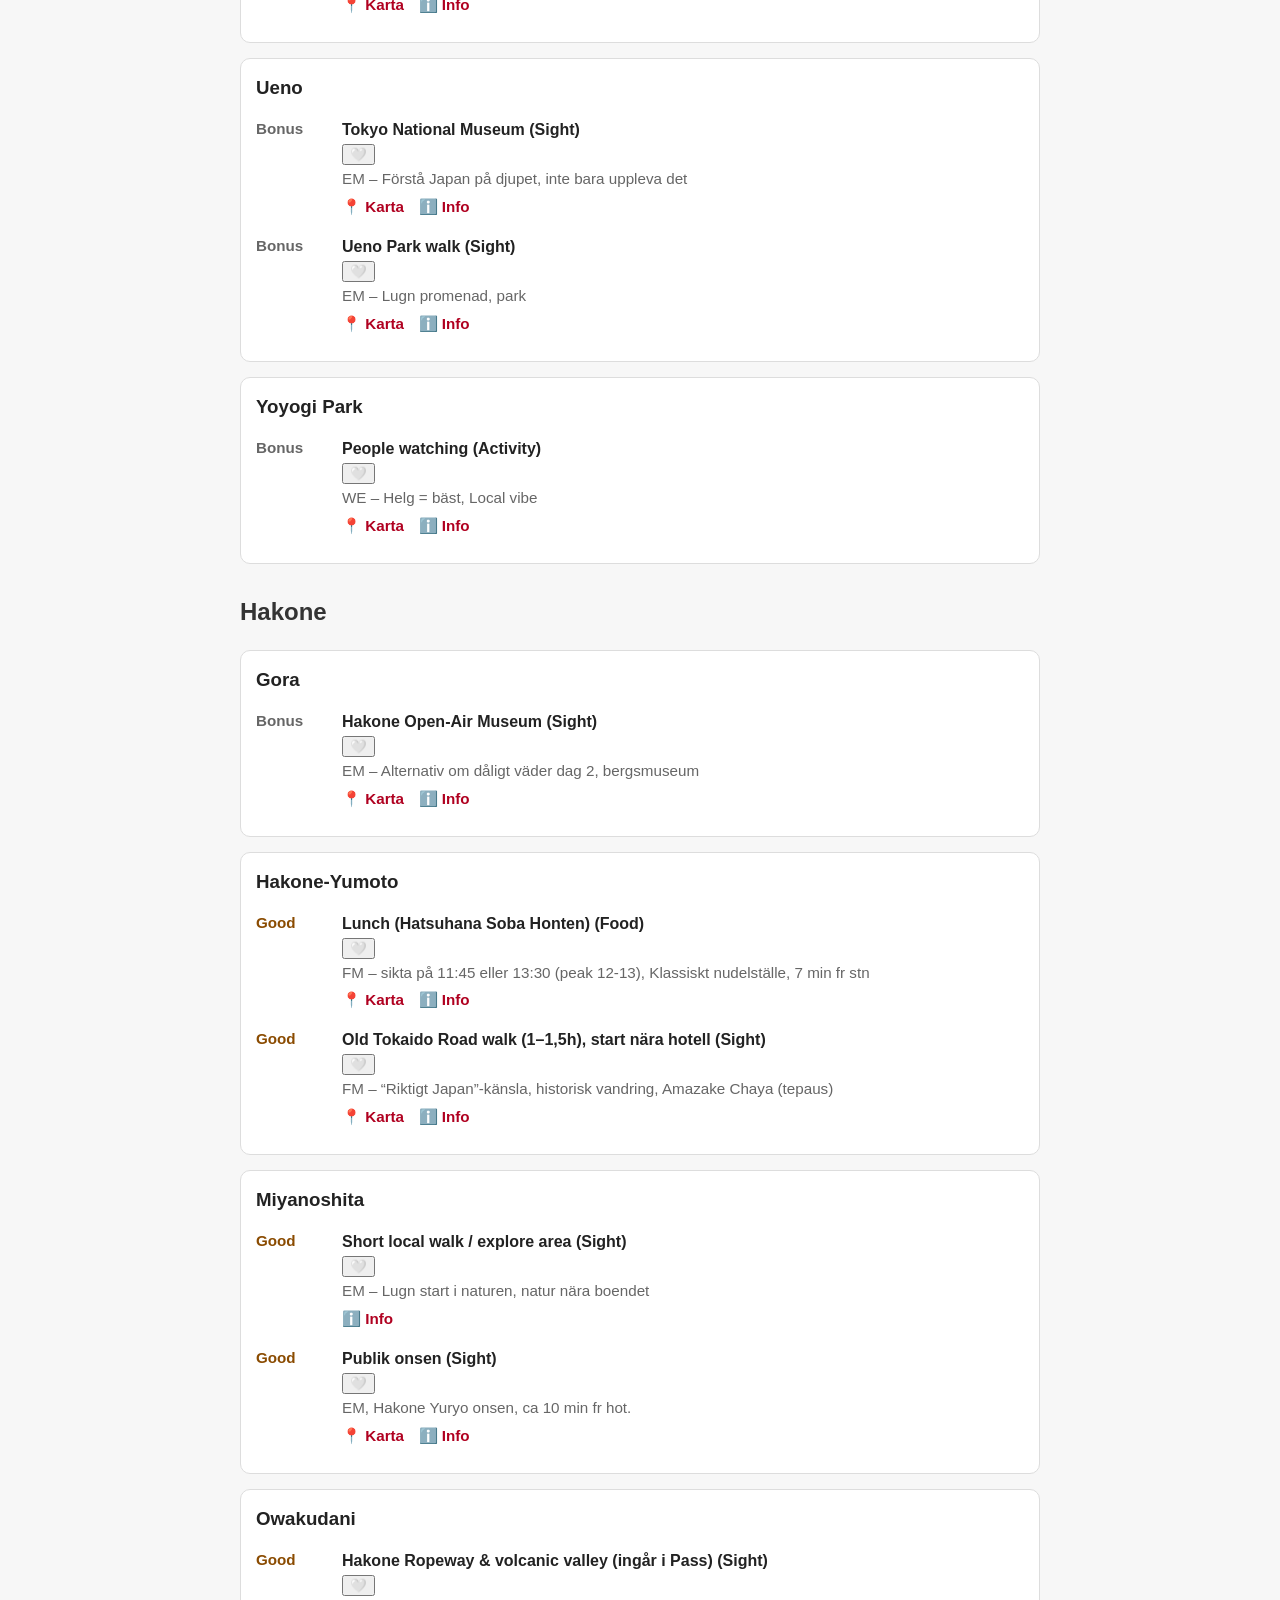
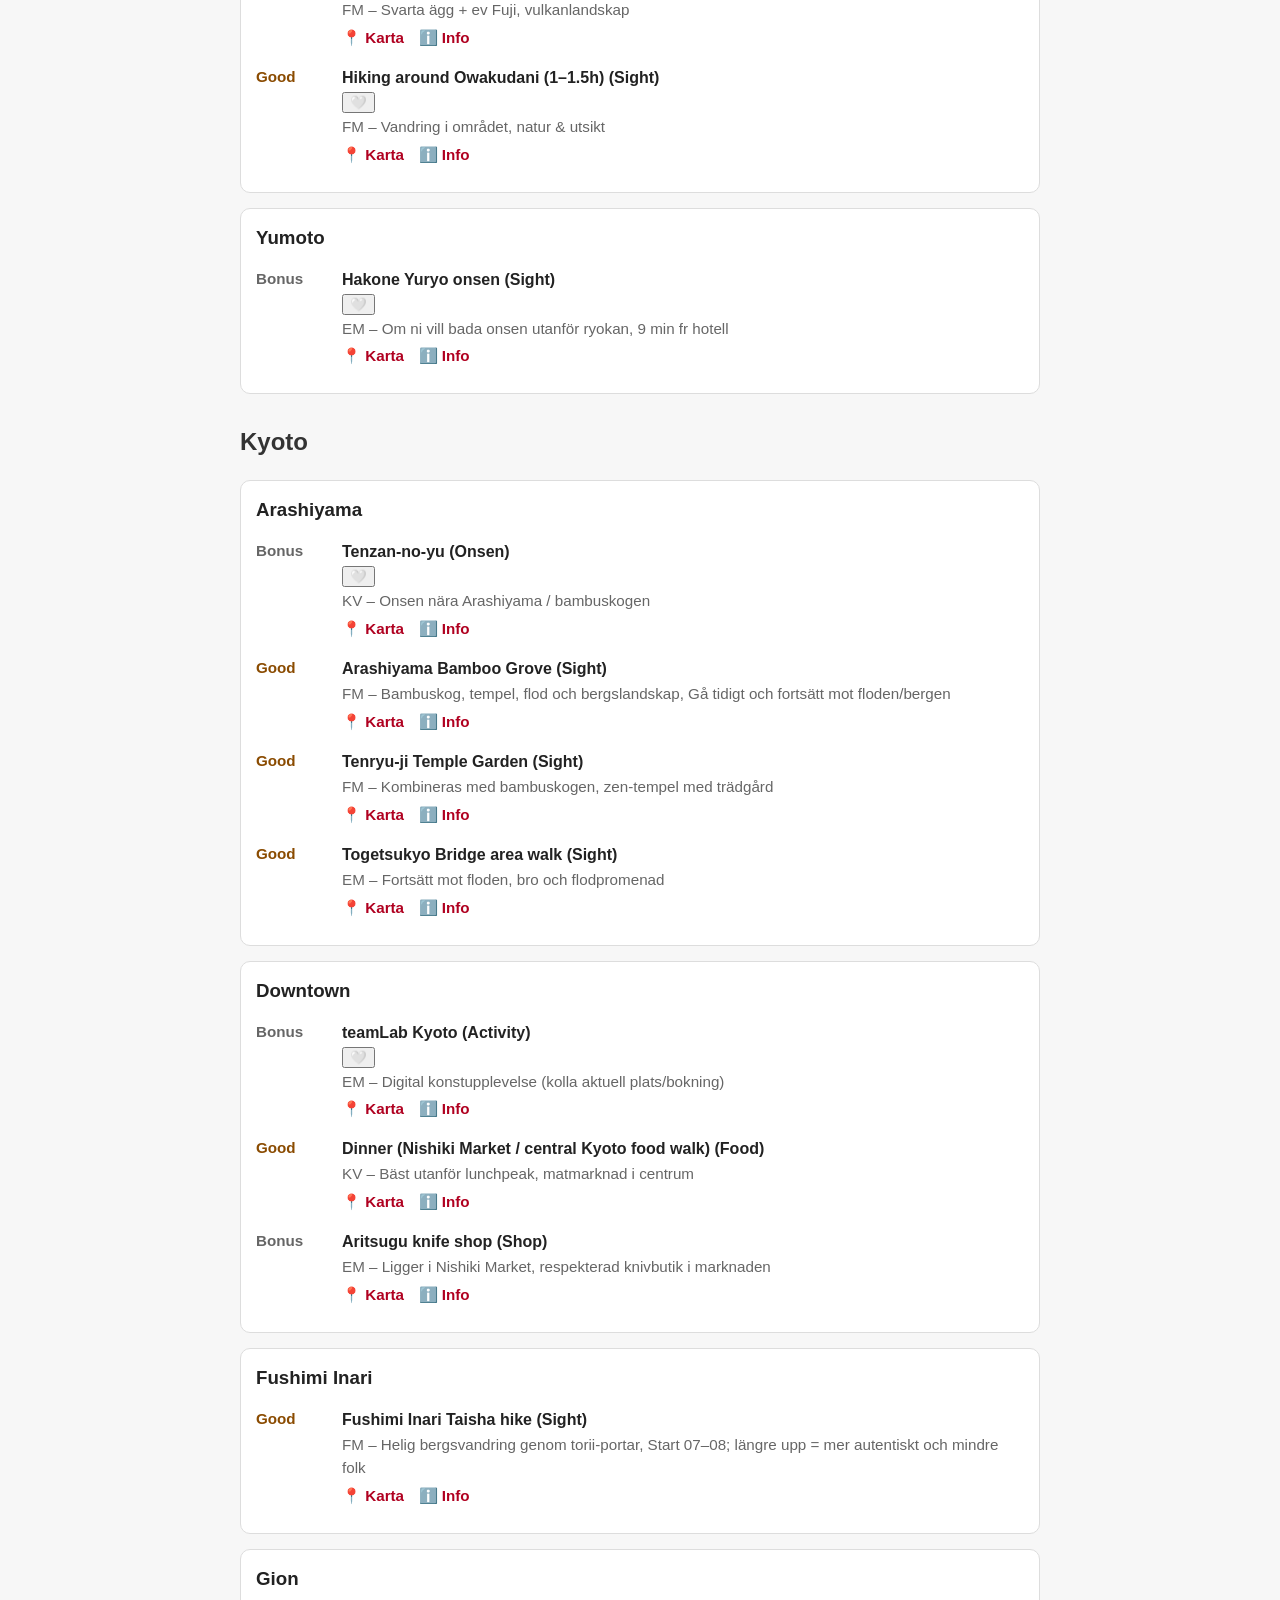
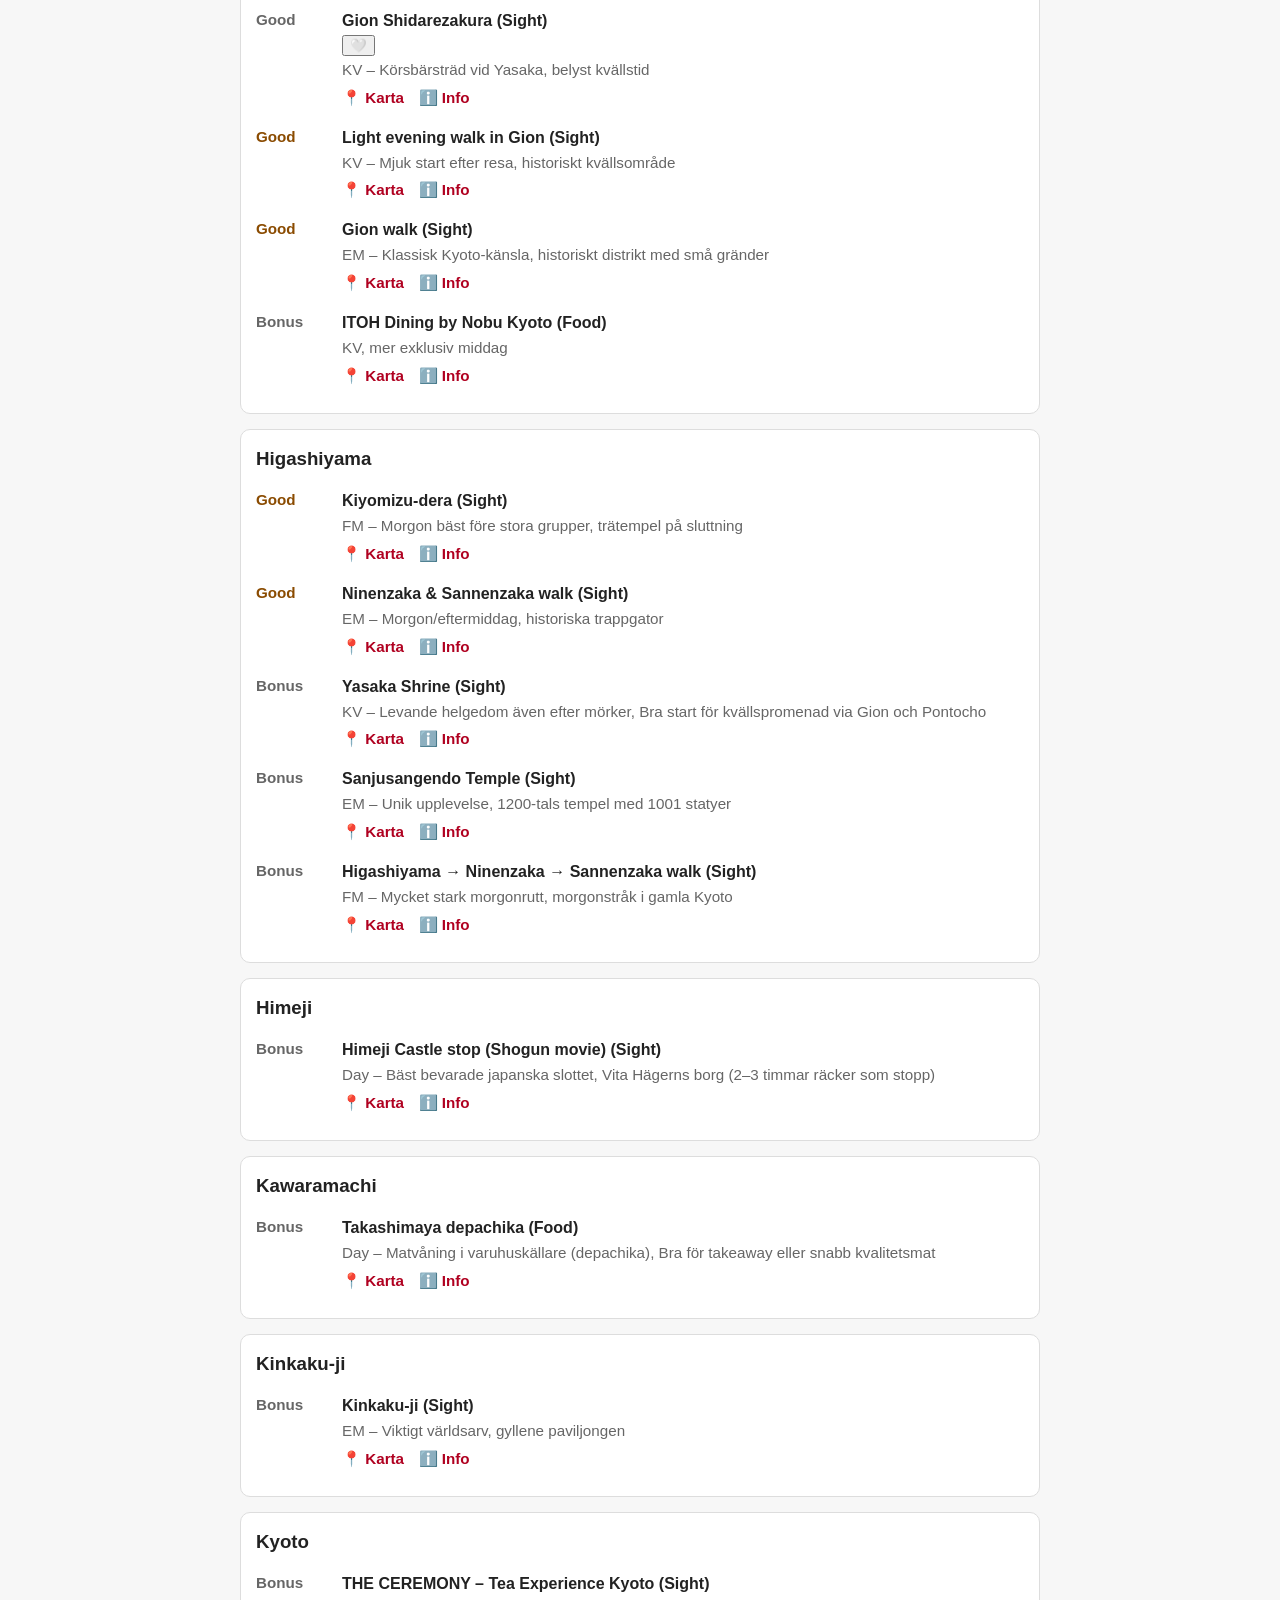
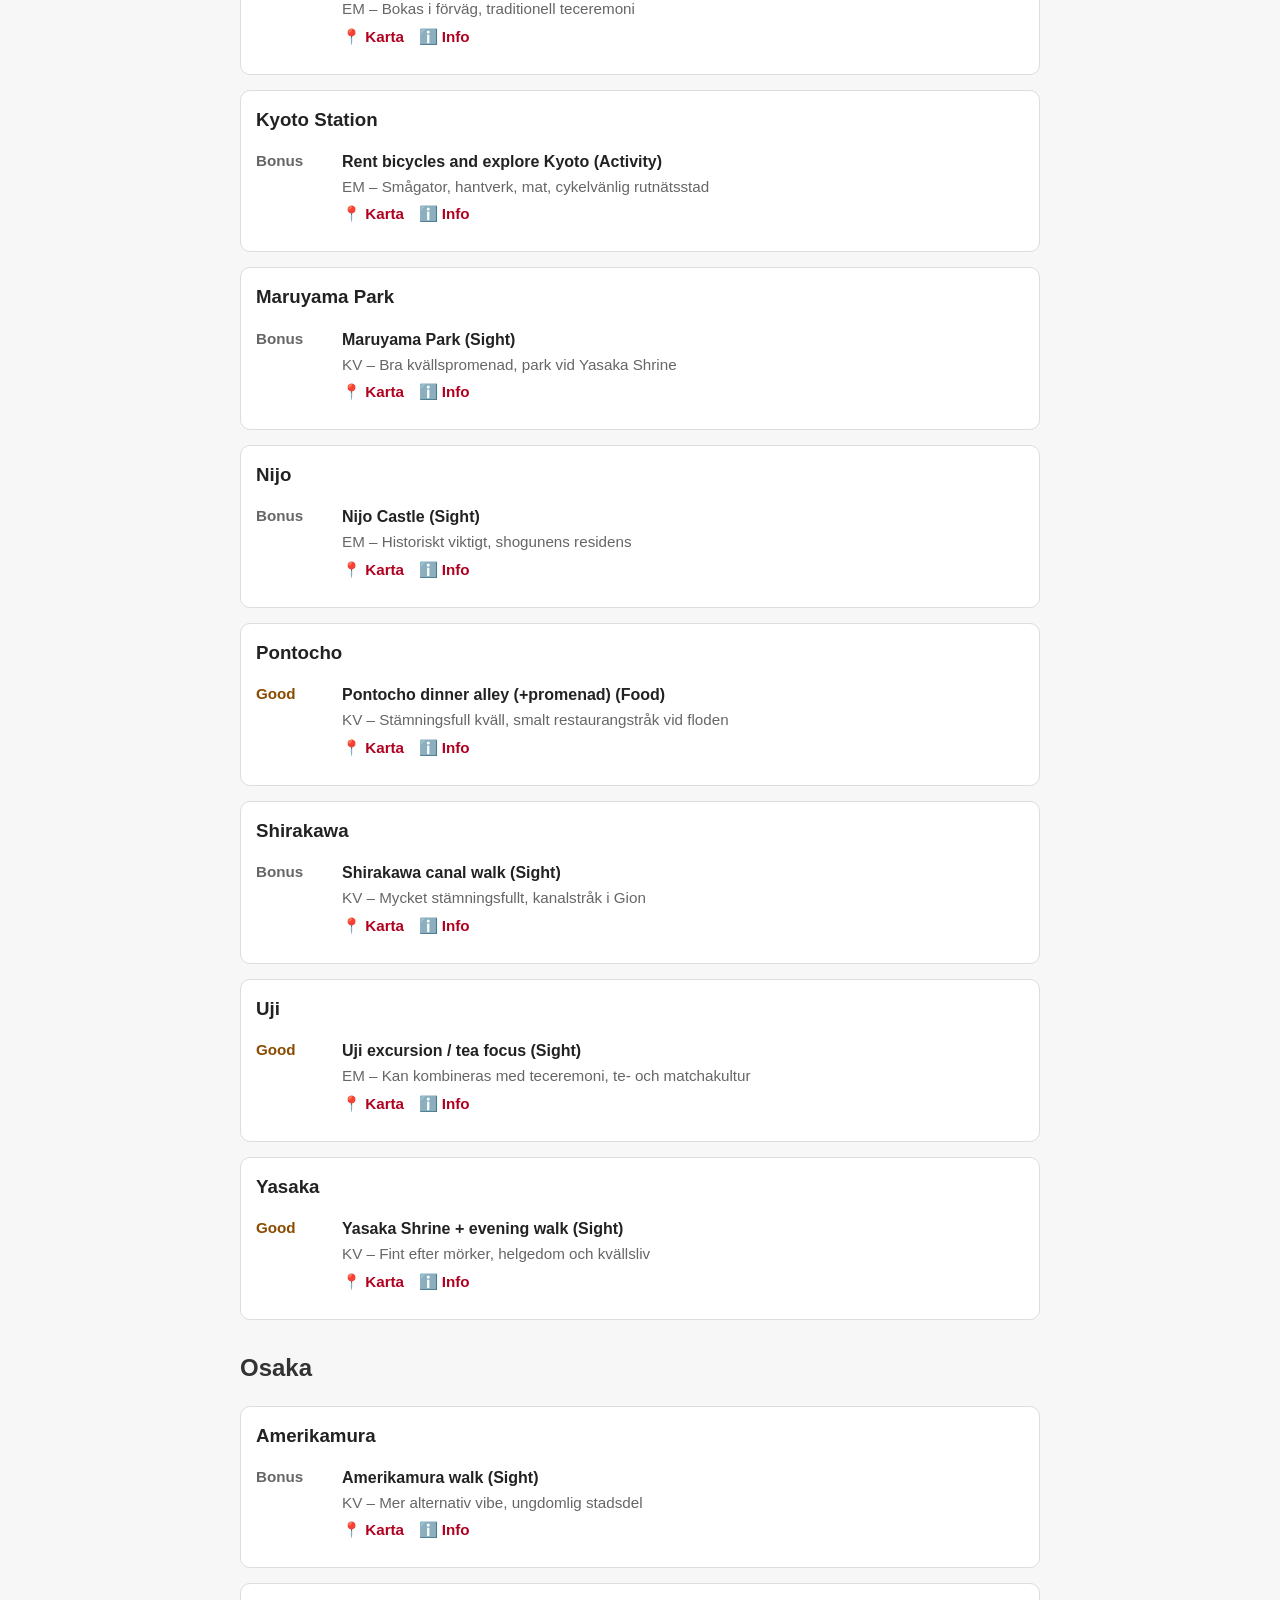
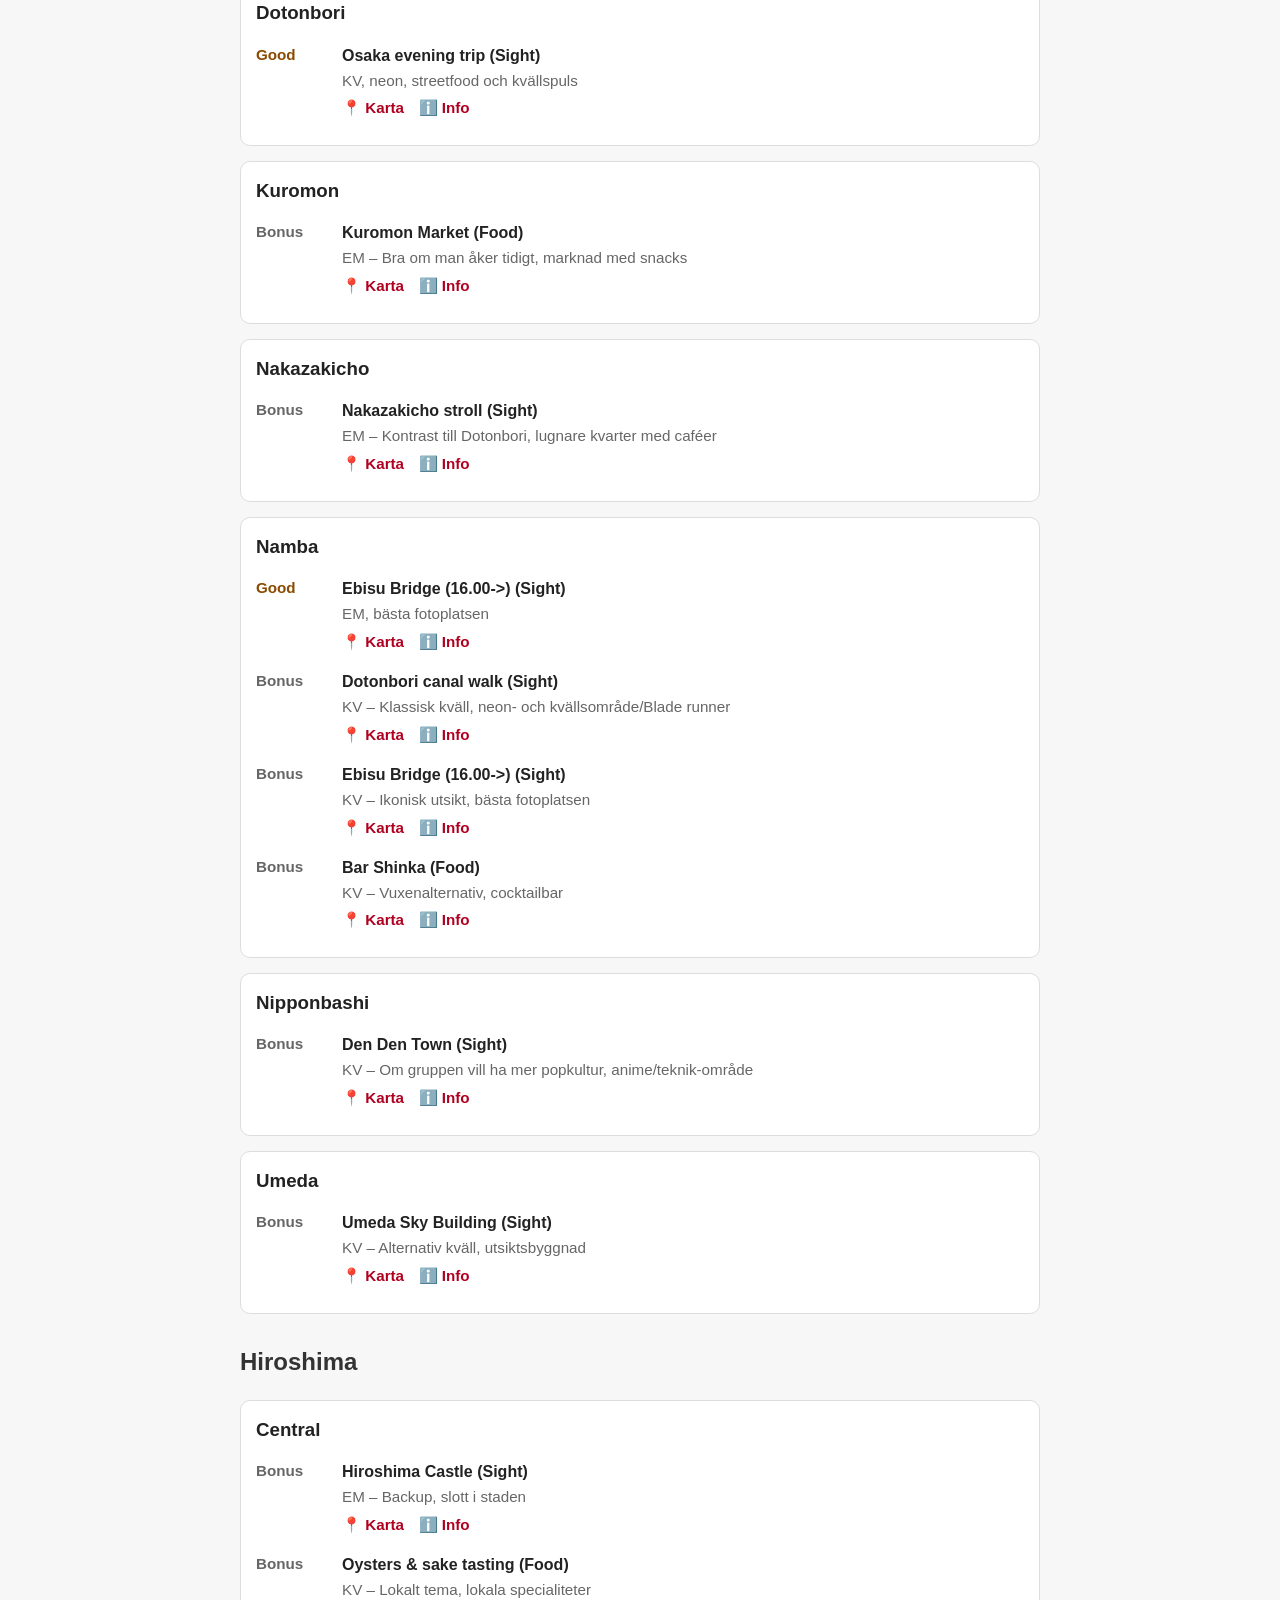
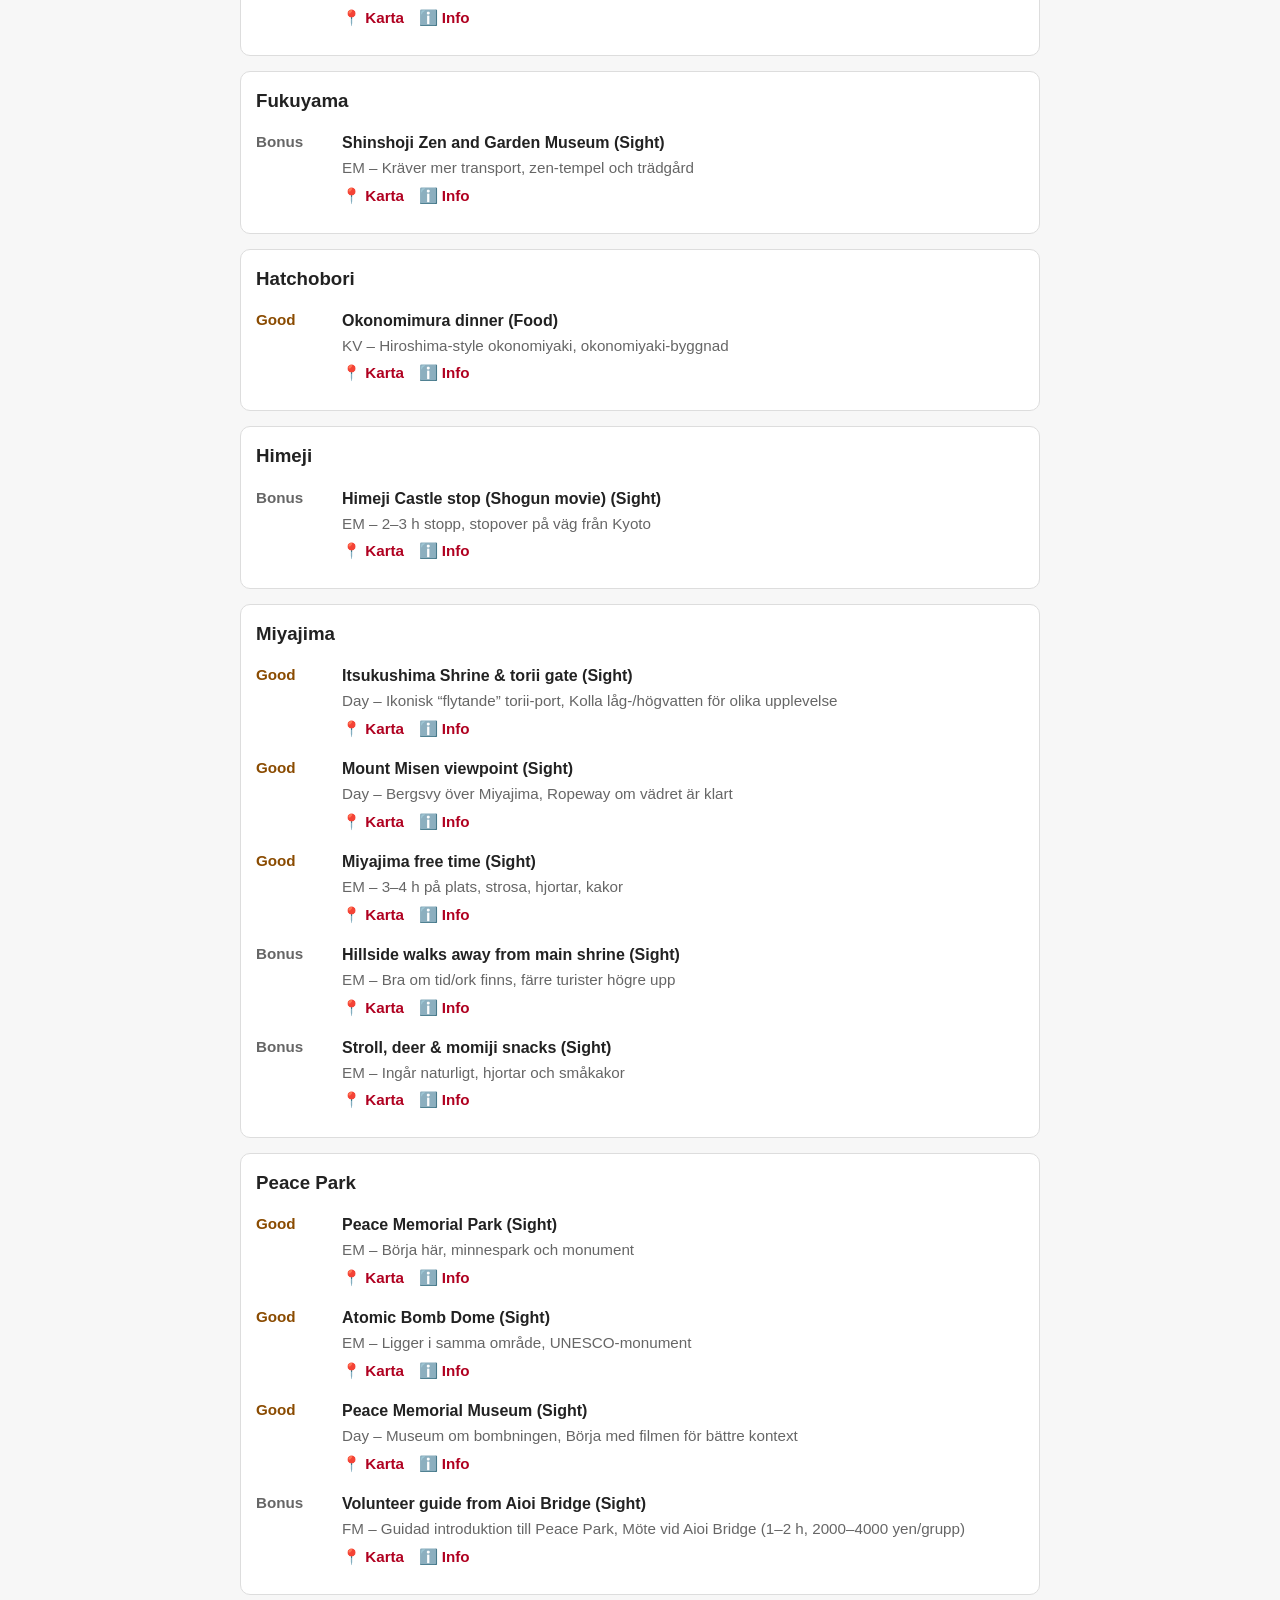
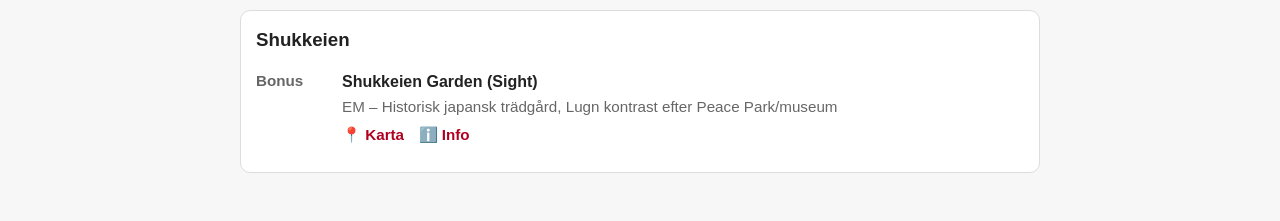
==== commit 83c7529b: "Update areas.html" ====
--- a/areas.html
+++ b/areas.html
@@ -651,7 +651,7 @@
   <div class="prio">Good</div>
   <div class="item-main">
     <div class="name">Arashiyama Bamboo Grove (Sight)</div>
-    <div class="item-meta">FM – Gå tidigt, bambuskog, tempel och flodlandskap</div>
+    <div class="item-meta">FM – Bambuskog, tempel, flod och bergslandskap, Gå tidigt och fortsätt mot floden/bergen</div>
     <div class="item-links"><a href="https://maps.google.com/?q=Arashiyama+Bamboo+Grove+Kyoto+Japan" target="_blank" rel="noopener noreferrer">📍 Karta</a> <a href="https://www.google.com/search?q=Arashiyama%20Bamboo%20Grove%20nan" target="_blank" rel="noopener noreferrer">ℹ️ Info</a></div>
   </div>
 </div>
@@ -715,7 +715,7 @@
   <div class="prio">Good</div>
   <div class="item-main">
     <div class="name">Fushimi Inari Taisha hike (Sight)</div>
-    <div class="item-meta">FM – Start 07–08, heligt berg med röda torii-portar</div>
+    <div class="item-meta">FM – Helig bergsvandring genom torii-portar, Start 07–08; längre upp = mer autentiskt och mindre folk</div>
     <div class="item-links"><a href="https://maps.google.com/?q=Fushimi+Inari+Taisha+Kyoto+Japan" target="_blank" rel="noopener noreferrer">📍 Karta</a> <a href="https://www.google.com/search?q=Fushimi%20Inari%20Taisha%20hike%20nan" target="_blank" rel="noopener noreferrer">ℹ️ Info</a></div>
   </div>
 </div>
@@ -787,7 +787,7 @@
   <div class="prio">Bonus</div>
   <div class="item-main">
     <div class="name">Yasaka Shrine (Sight)</div>
-    <div class="item-meta">KV – Fin kvällsplats, helgedom som lever på kvällen</div>
+    <div class="item-meta">KV – Levande helgedom även efter mörker, Bra start för kvällspromenad via Gion och Pontocho</div> 
     <div class="item-links"><a href="https://maps.google.com/?q=Yasaka+Shrine+Kyoto+Japan" target="_blank" rel="noopener noreferrer">📍 Karta</a> <a href="https://www.google.com/search?q=Yasaka%20Shrine%20nan" target="_blank" rel="noopener noreferrer">ℹ️ Info</a></div>
   </div>
 </div>
@@ -814,7 +814,7 @@
   <div class="prio">Bonus</div>
   <div class="item-main">
     <div class="name">Himeji Castle stop (Shogun movie) (Sight)</div>
-    <div class="item-meta">EM – 2–3 h stopp, stopover på väg från Kyoto</div>
+    <div class="item-meta">Day – Bäst bevarade japanska slottet, Vita Hägerns borg (2–3 timmar räcker som stopp)</div>
     <div class="item-links"><a href="https://maps.google.com/?q=Himeji+Castle+Himeji+Japan" target="_blank" rel="noopener noreferrer">📍 Karta</a> <a href="https://www.google.com/search?q=Himeji%20Castle%20stop%20%28Shogun%20movie%29%20nan" target="_blank" rel="noopener noreferrer">ℹ️ Info</a></div>
   </div>
 </div>
@@ -825,7 +825,7 @@
   <div class="prio">Bonus</div>
   <div class="item-main">
     <div class="name">Takashimaya depachika (Food)</div>
-    <div class="item-meta">EM – Bra omväxling, food hall i varuhus</div>
+    <div class="item-meta">Day – Matvåning i varuhuskällare (depachika), Bra för takeaway eller snabb kvalitetsmat</div>
     <div class="item-links"><a href="https://maps.google.com/?q=Takashimaya+depachika+Kyoto+Japan" target="_blank" rel="noopener noreferrer">📍 Karta</a> <a href="https://www.google.com/search?q=Takashimaya%20depachika%20nan" target="_blank" rel="noopener noreferrer">ℹ️ Info</a></div>
   </div>
 </div>
@@ -1094,7 +1094,7 @@
   <div class="prio">Good</div>
   <div class="item-main">
     <div class="name">Itsukushima Shrine &amp; torii gate (Sight)</div>
-    <div class="item-meta">FM – Kolla tidvatten, ikonisk torii-port och helgedom</div>
+    <div class="item-meta">Day – Ikonisk “flytande” torii-port, Kolla låg-/högvatten för olika upplevelse</div>
     <div class="item-links"><a href="https://maps.google.com/?q=Itsukushima+Shrine+Hiroshima+Japan" target="_blank" rel="noopener noreferrer">📍 Karta</a> <a href="https://www.google.com/search?q=Itsukushima%20Shrine%20%26%20torii%20gate%20nan" target="_blank" rel="noopener noreferrer">ℹ️ Info</a></div>
   </div>
 </div>
@@ -1102,7 +1102,7 @@
   <div class="prio">Good</div>
   <div class="item-main">
     <div class="name">Mount Misen viewpoint (Sight)</div>
-    <div class="item-meta">EM – Ropeway om vädret är klart, bergsvy över ön</div>
+    <div class="item-meta">Day – Bergsvy över Miyajima, Ropeway om vädret är klart</div>
     <div class="item-links"><a href="https://maps.google.com/?q=Mount+Misen+Hiroshima+Japan" target="_blank" rel="noopener noreferrer">📍 Karta</a> <a href="https://www.google.com/search?q=Mount%20Misen%20viewpoint%20nan" target="_blank" rel="noopener noreferrer">ℹ️ Info</a></div>
   </div>
 </div>
@@ -1153,7 +1153,7 @@
   <div class="prio">Good</div>
   <div class="item-main">
     <div class="name">Peace Memorial Museum (Sight)</div>
-    <div class="item-meta">EM – Börja gärna med filmen, museum om bombningen</div>
+    <div class="item-meta">Day – Museum om bombningen, Börja med filmen för bättre kontext</div>
     <div class="item-links"><a href="https://maps.google.com/?q=Peace+Memorial+Museum+Hiroshima+Japan" target="_blank" rel="noopener noreferrer">📍 Karta</a> <a href="https://www.google.com/search?q=Peace%20Memorial%20Museum%20nan" target="_blank" rel="noopener noreferrer">ℹ️ Info</a></div>
   </div>
 </div>
@@ -1161,7 +1161,7 @@
   <div class="prio">Bonus</div>
   <div class="item-main">
     <div class="name">Volunteer guide from Aioi Bridge (Sight)</div>
-    <div class="item-meta">EM – 1–2 h, kontant tackbidrag, volontärguidad introduktion</div>
+    <div class="item-meta">FM – Guidad introduktion till Peace Park, Möte vid Aioi Bridge (1–2 h, 2000–4000 yen/grupp)</div>
     <div class="item-links"><a href="https://maps.google.com/?q=Aioi+Bridge+Hiroshima+Japan" target="_blank" rel="noopener noreferrer">📍 Karta</a> <a href="https://www.google.com/search?q=Volunteer%20guide%20from%20Aioi%20Bridge%20nan" target="_blank" rel="noopener noreferrer">ℹ️ Info</a></div>
   </div>
 </div>
@@ -1172,7 +1172,7 @@
   <div class="prio">Bonus</div>
   <div class="item-main">
     <div class="name">Shukkeien Garden (Sight)</div>
-    <div class="item-meta">EM – Lugn kontrast, historisk japansk trädgård</div>
+    <div class="item-meta">EM – Historisk japansk trädgård, Lugn kontrast efter Peace Park/museum</div>
     <div class="item-links"><a href="https://maps.google.com/?q=Shukkeien+Garden+Hiroshima+Japan" target="_blank" rel="noopener noreferrer">📍 Karta</a> <a href="https://www.google.com/search?q=Shukkeien%20Garden%20nan" target="_blank" rel="noopener noreferrer">ℹ️ Info</a></div>
   </div>
 </div>
--- a/style.css
+++ b/style.css
@@ -303,3 +303,20 @@
 .heart-btn.active {
   transform: scale(1.05);
 }
+
+.destination-note {
+  background: #fff;
+  border: 1px solid #ddd;
+  border-radius: 10px;
+  padding: 12px 14px;
+  margin-bottom: 14px;
+}
+
+.destination-note p {
+  margin-top: 0;
+  margin-bottom: 8px;
+}
+
+.destination-note ul {
+  margin: 0;
+}
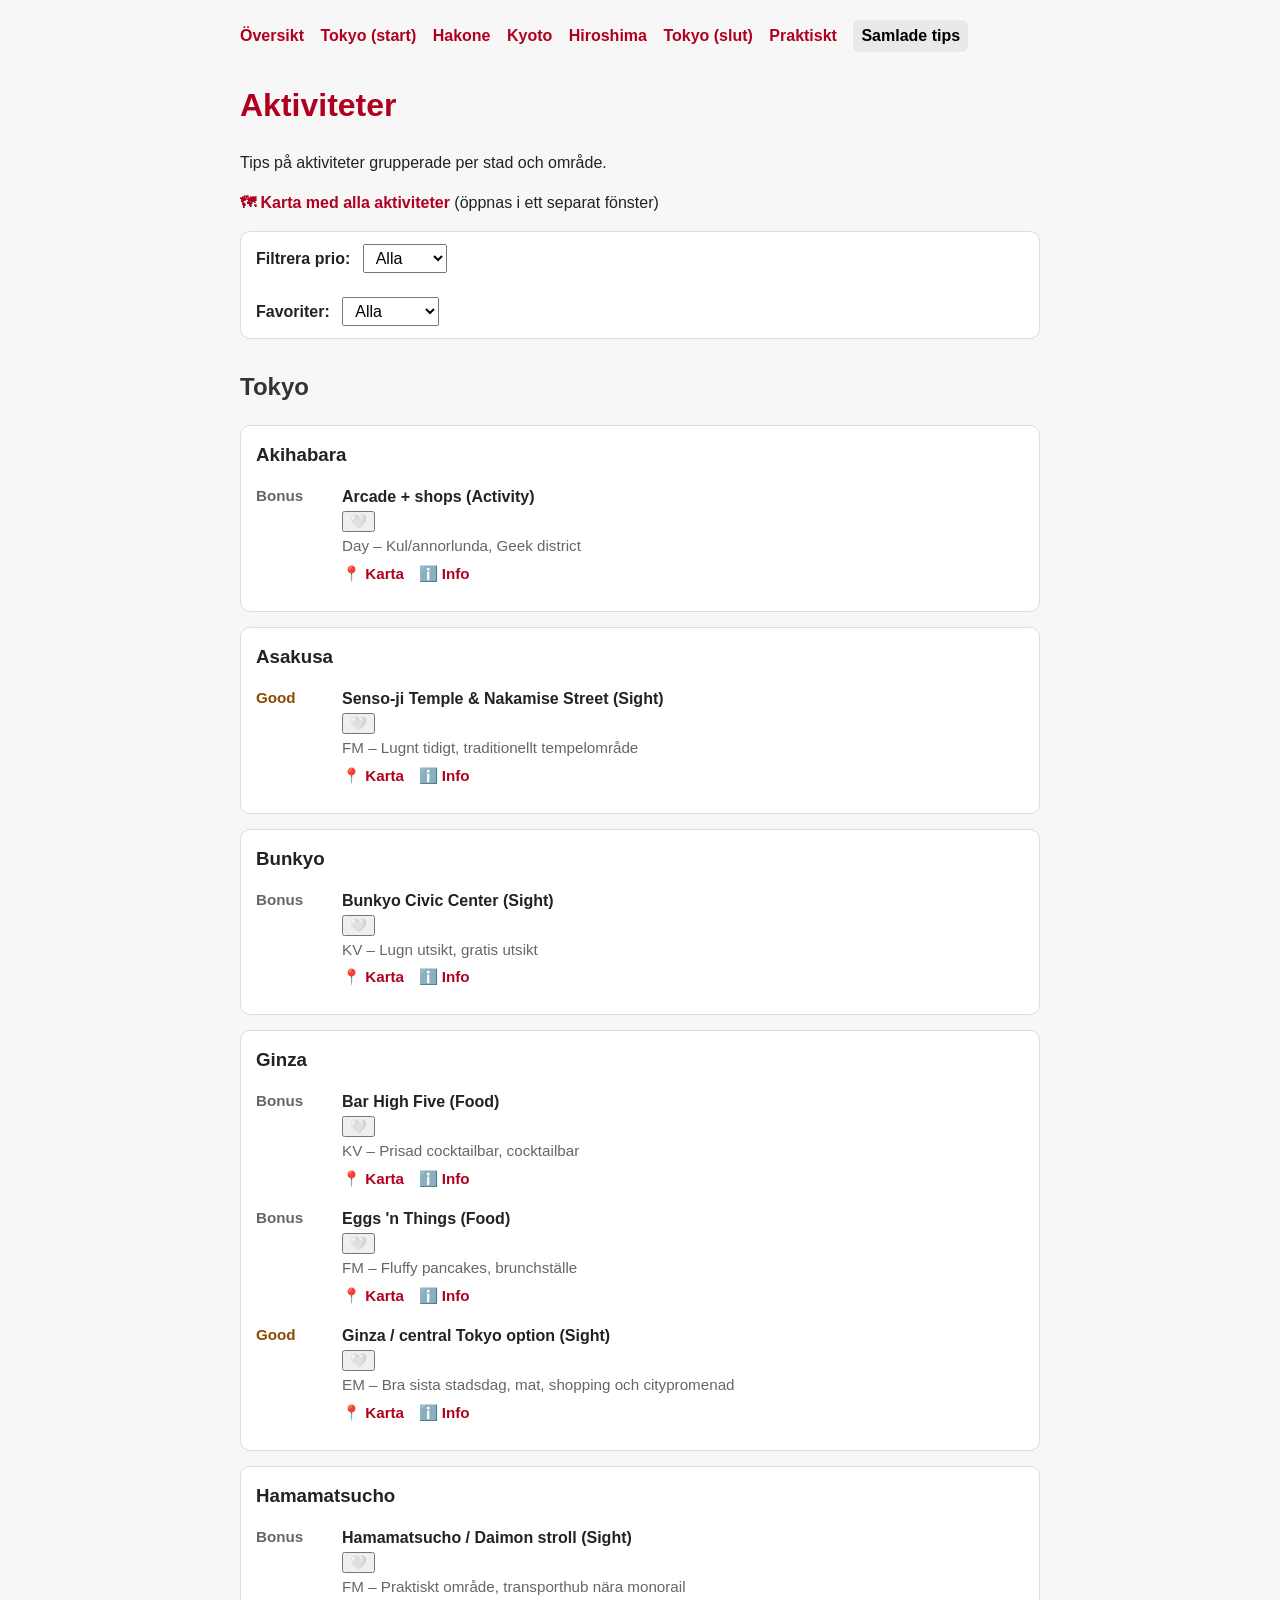
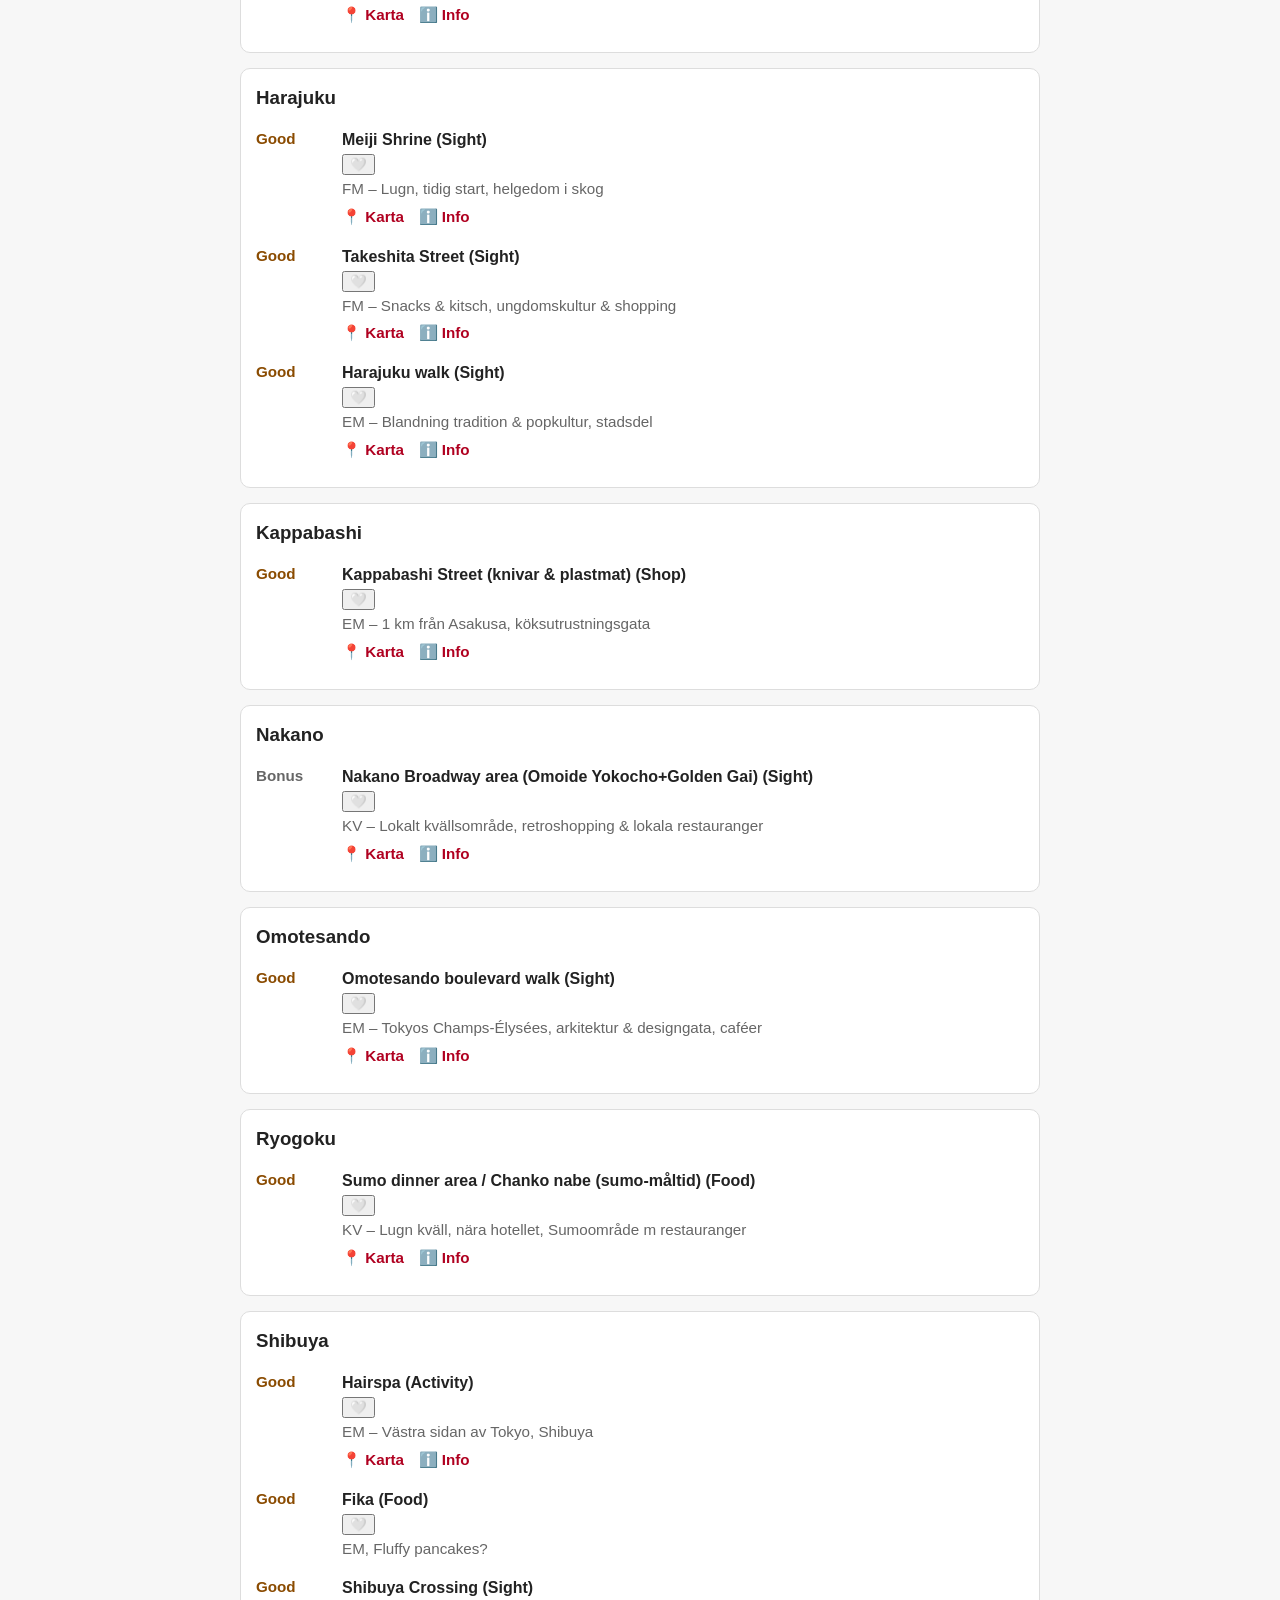
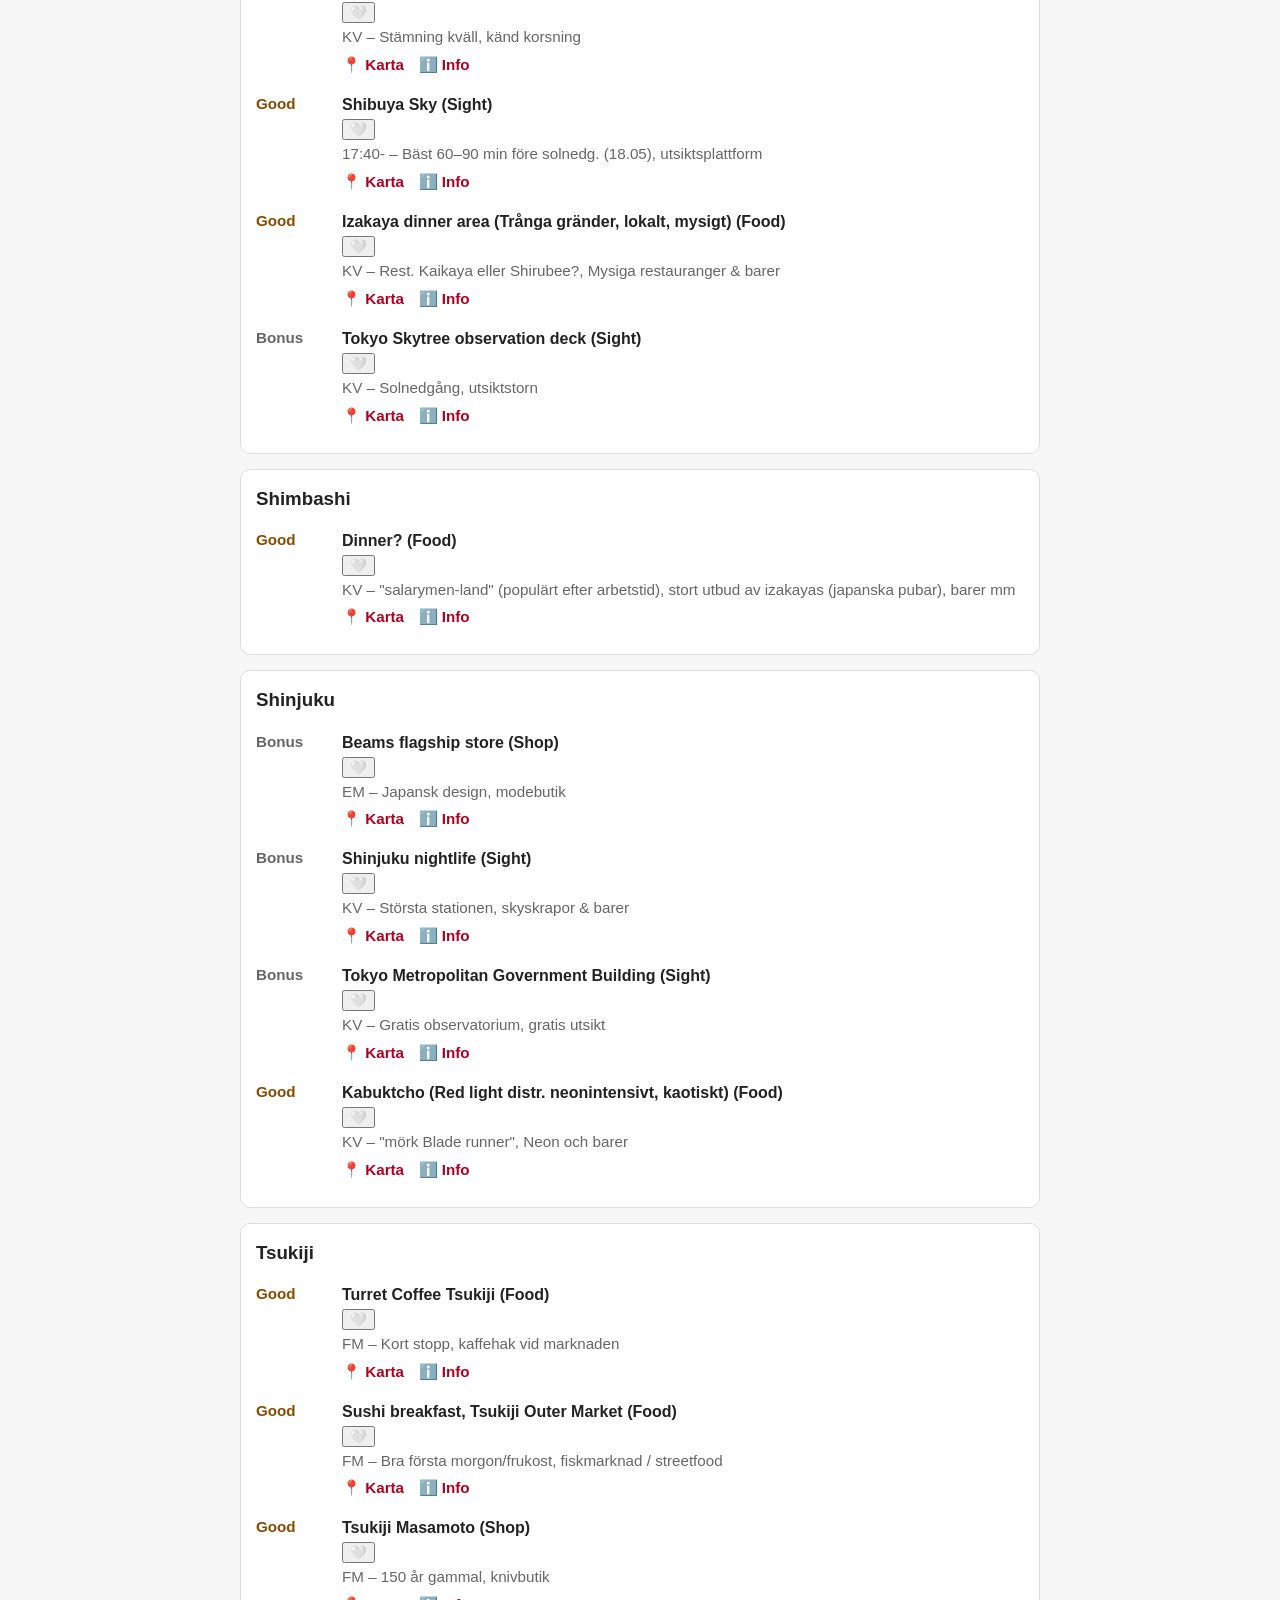
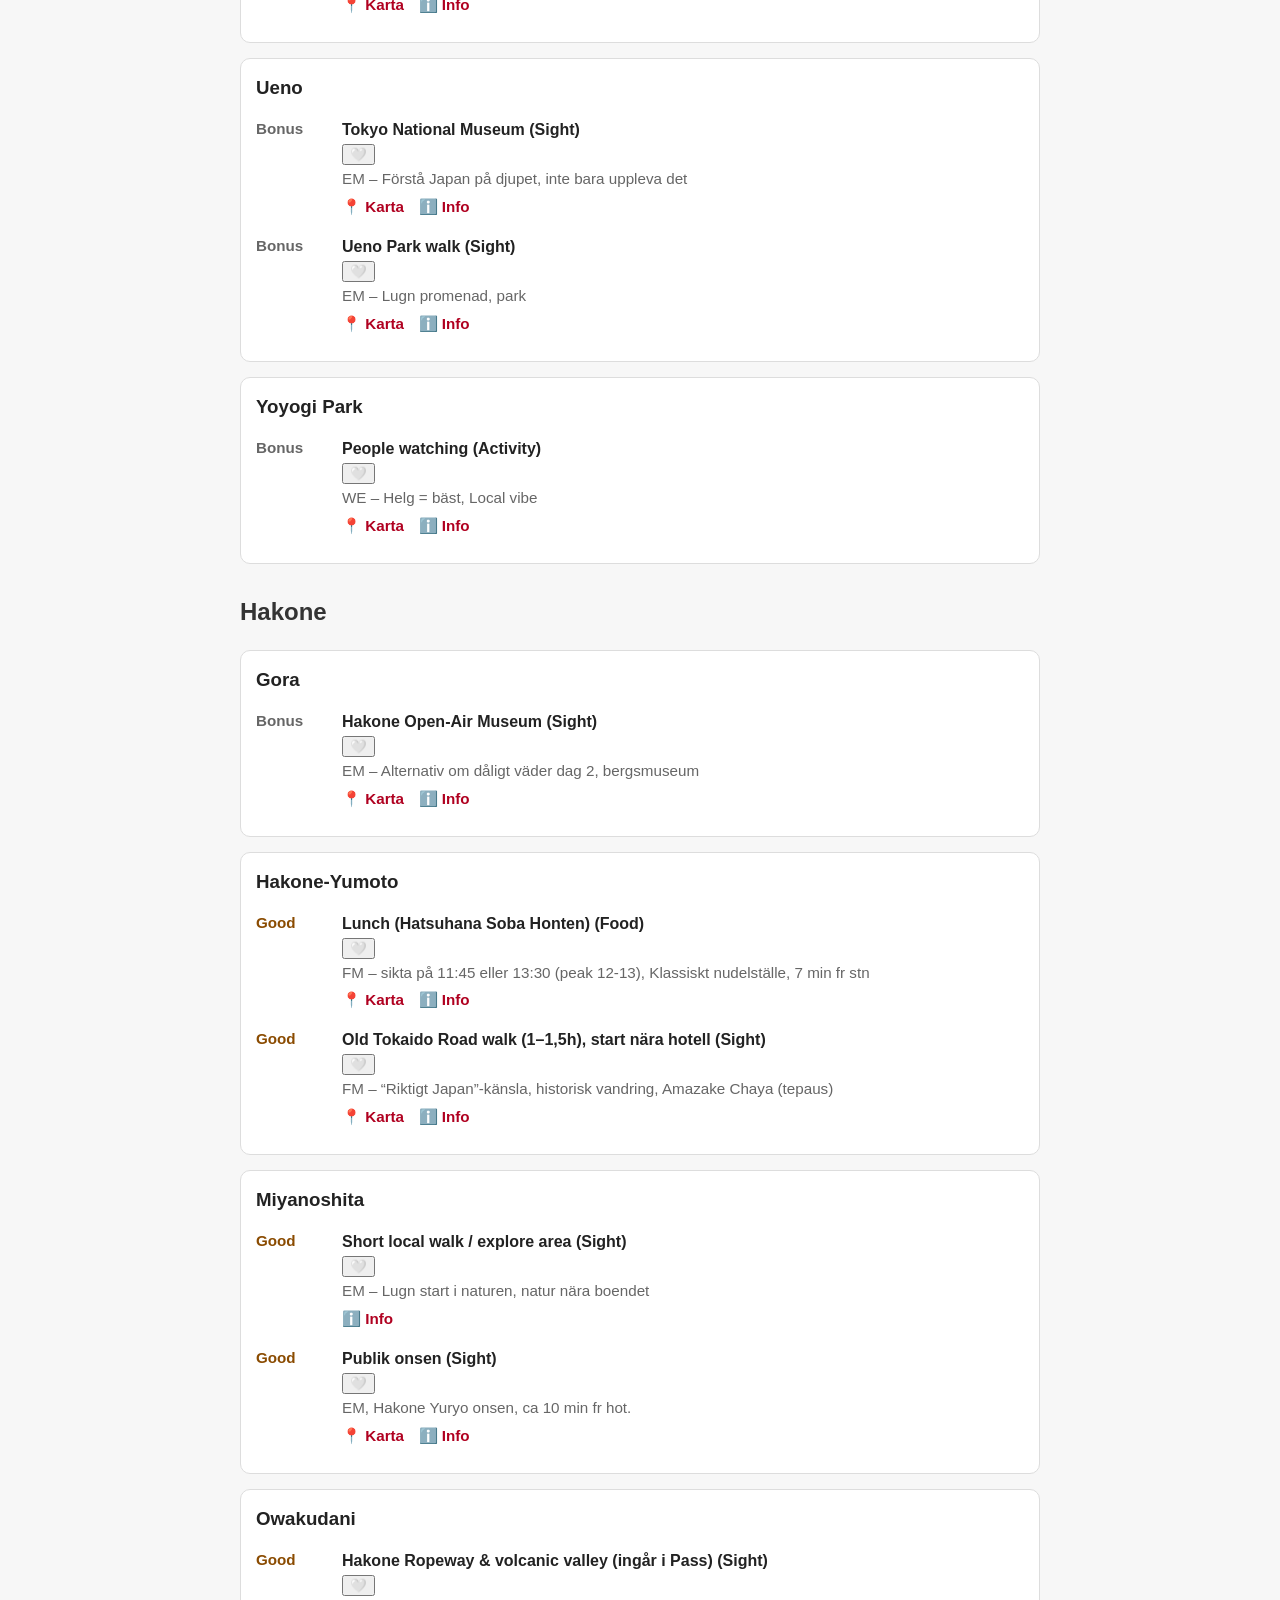
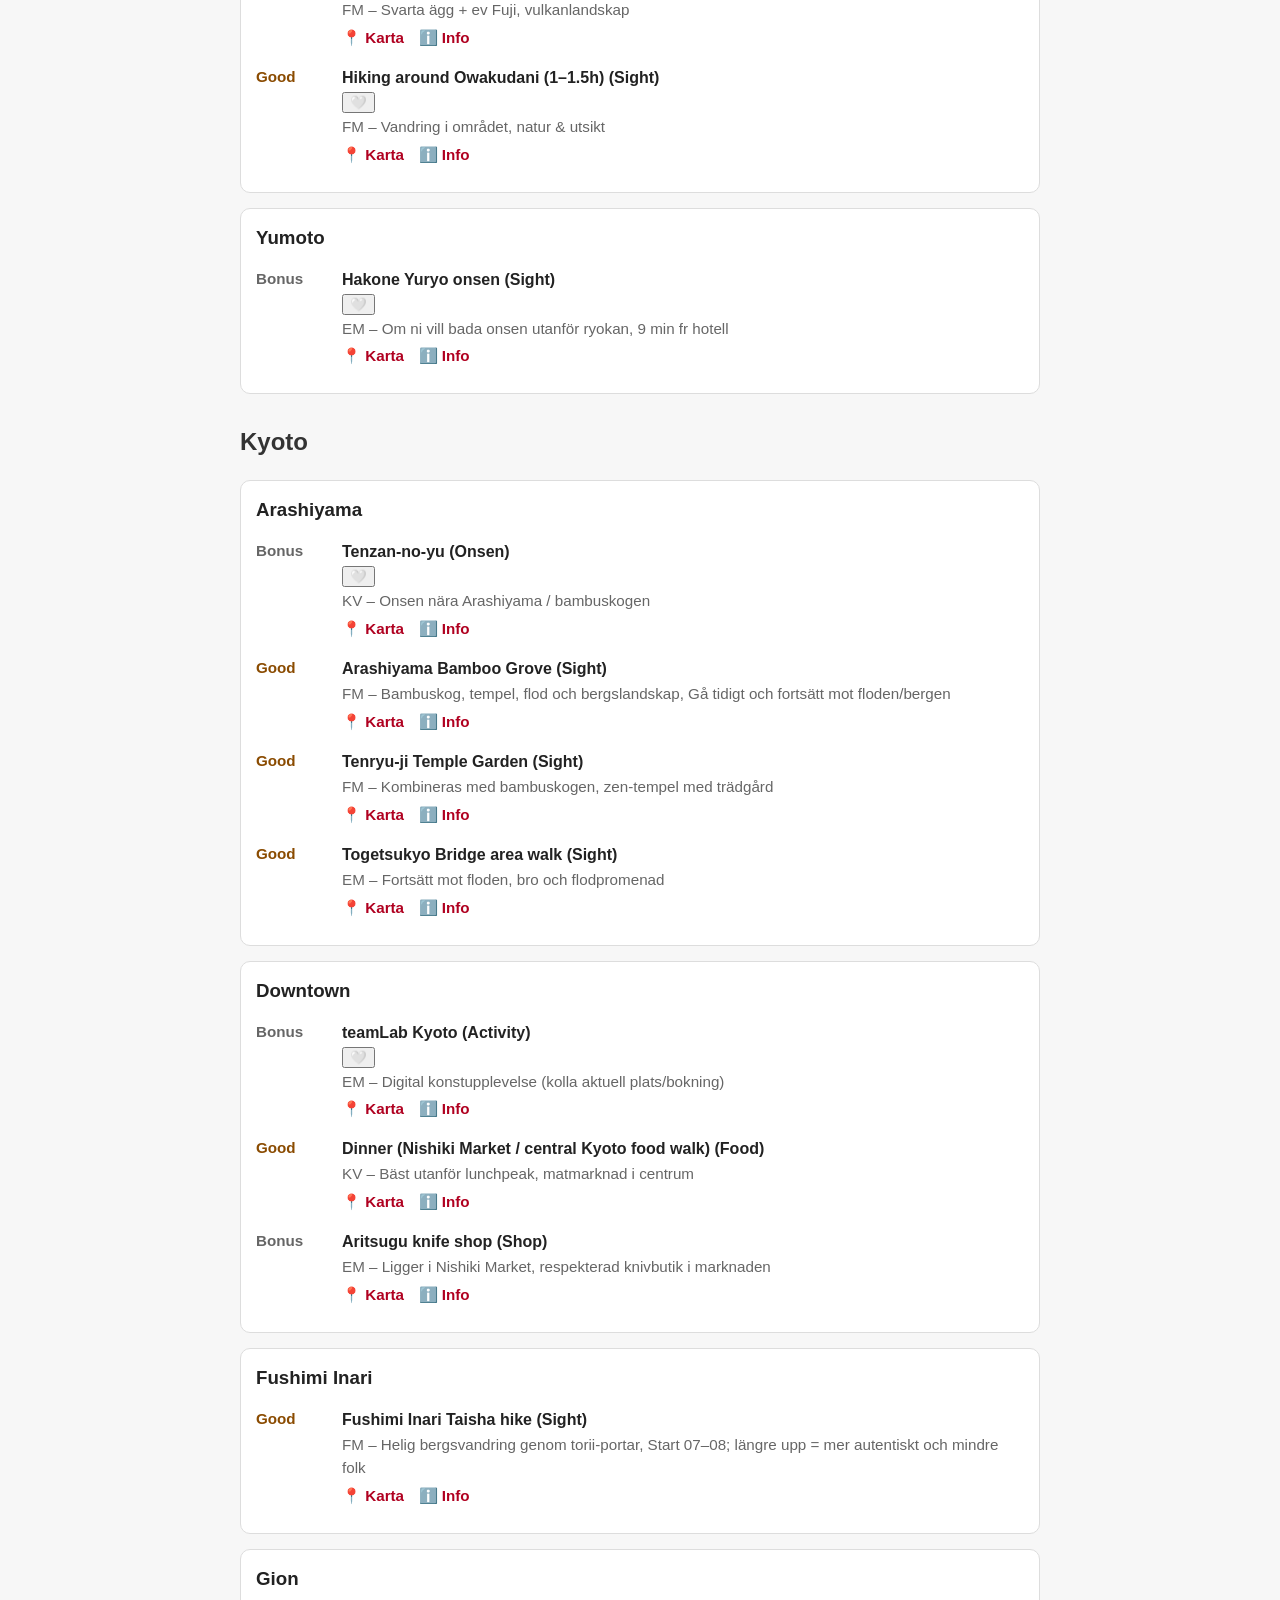
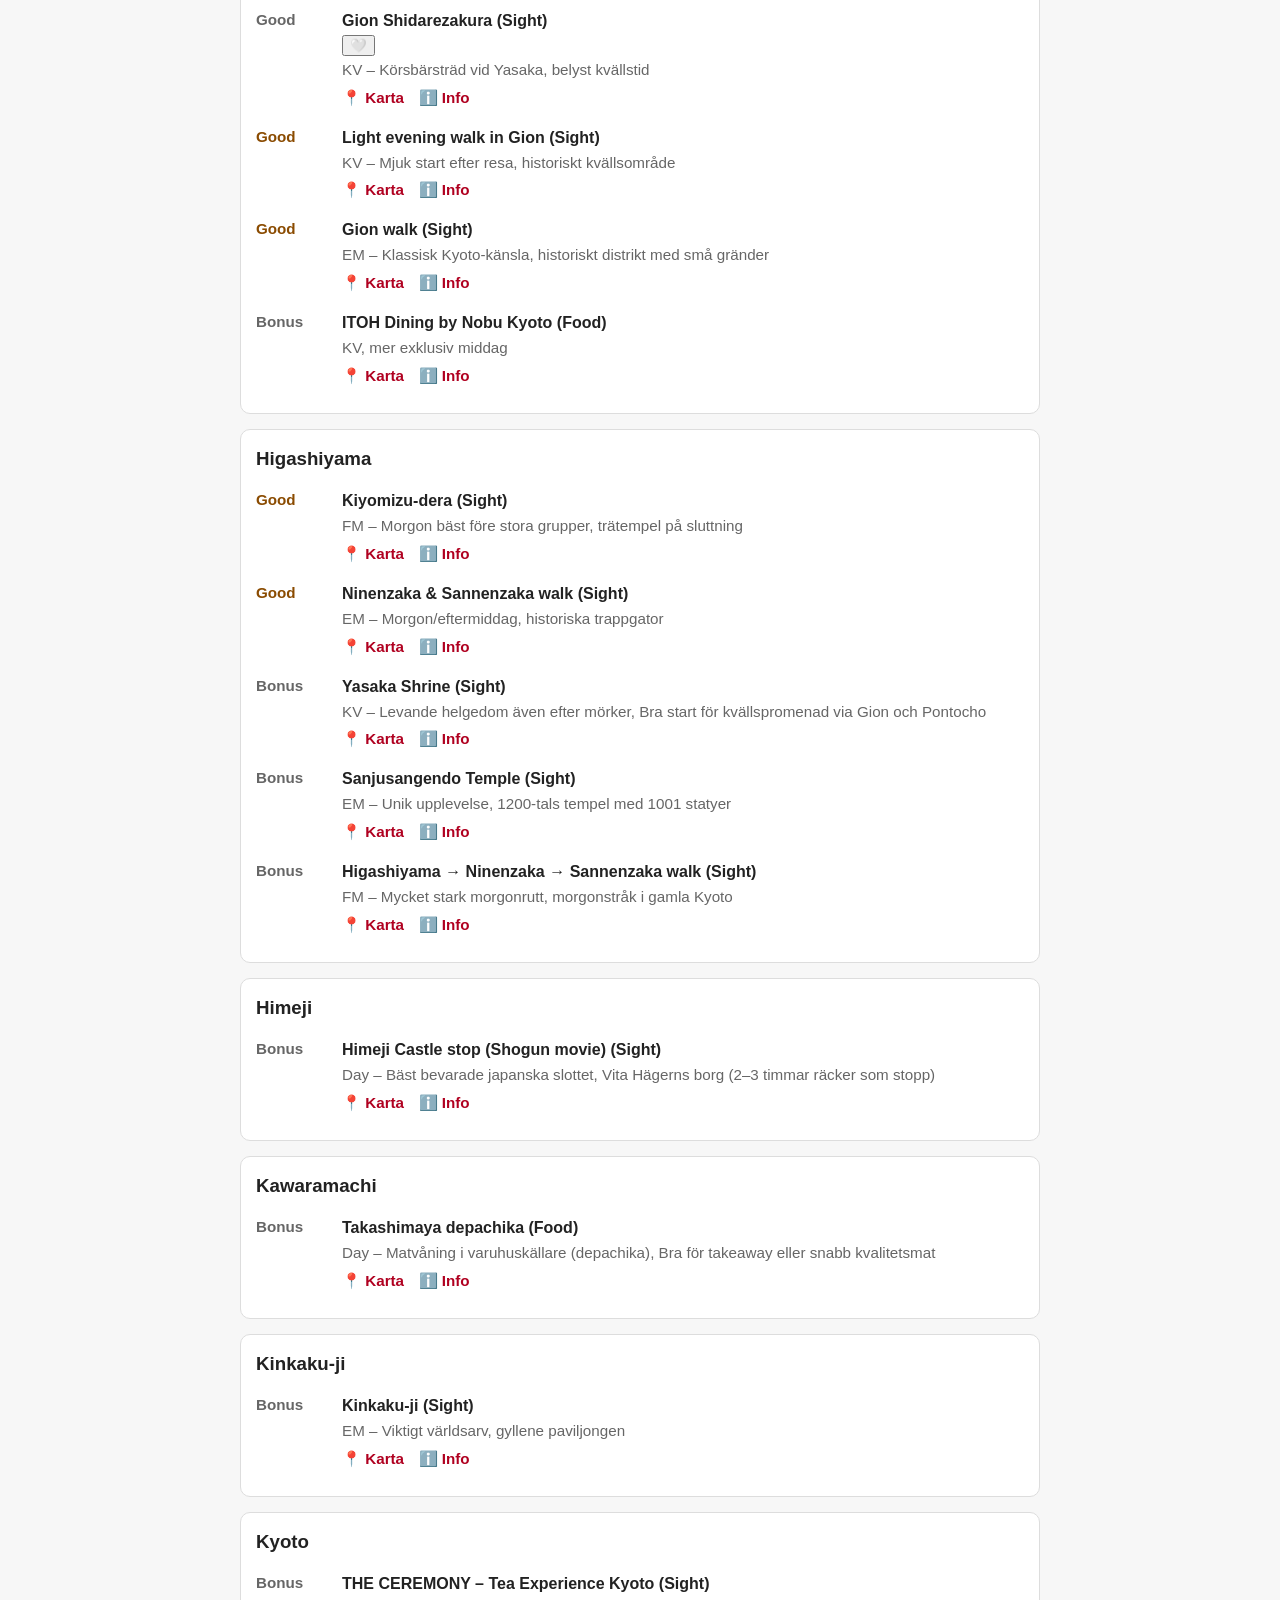
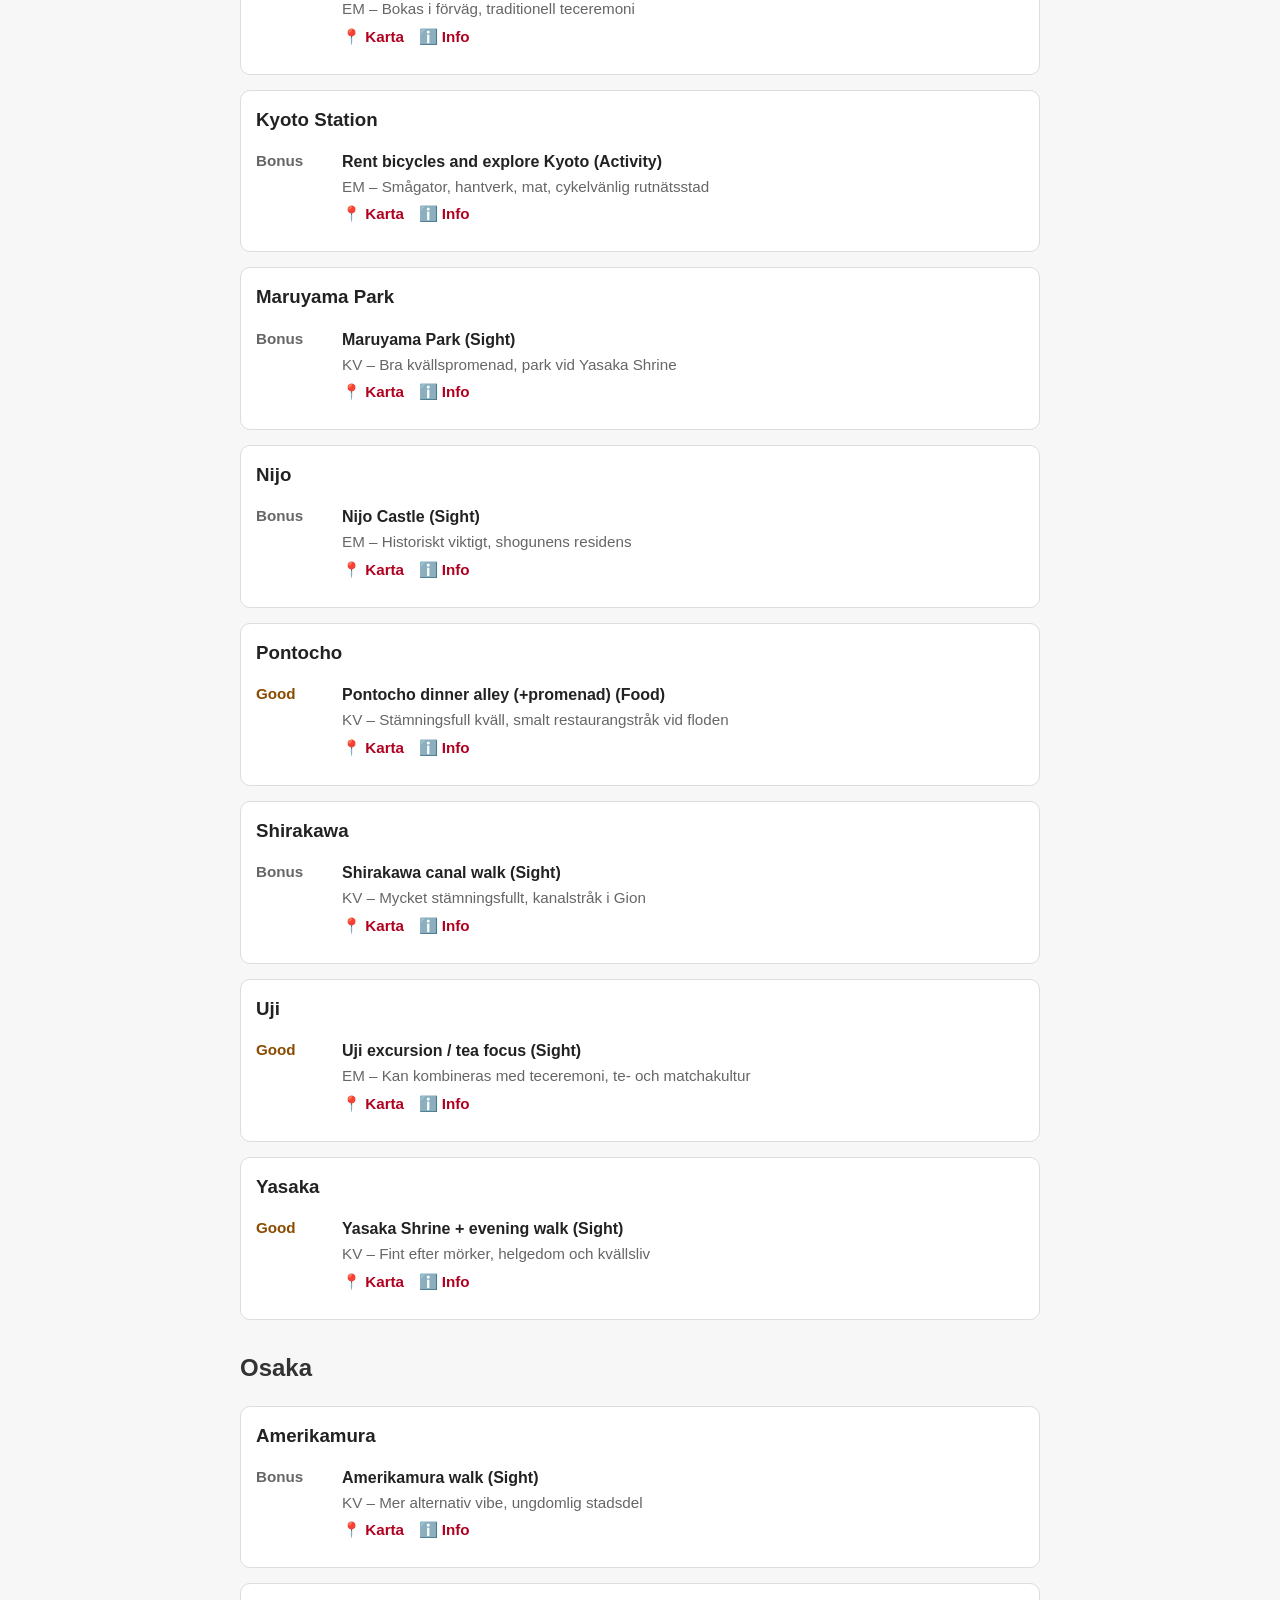
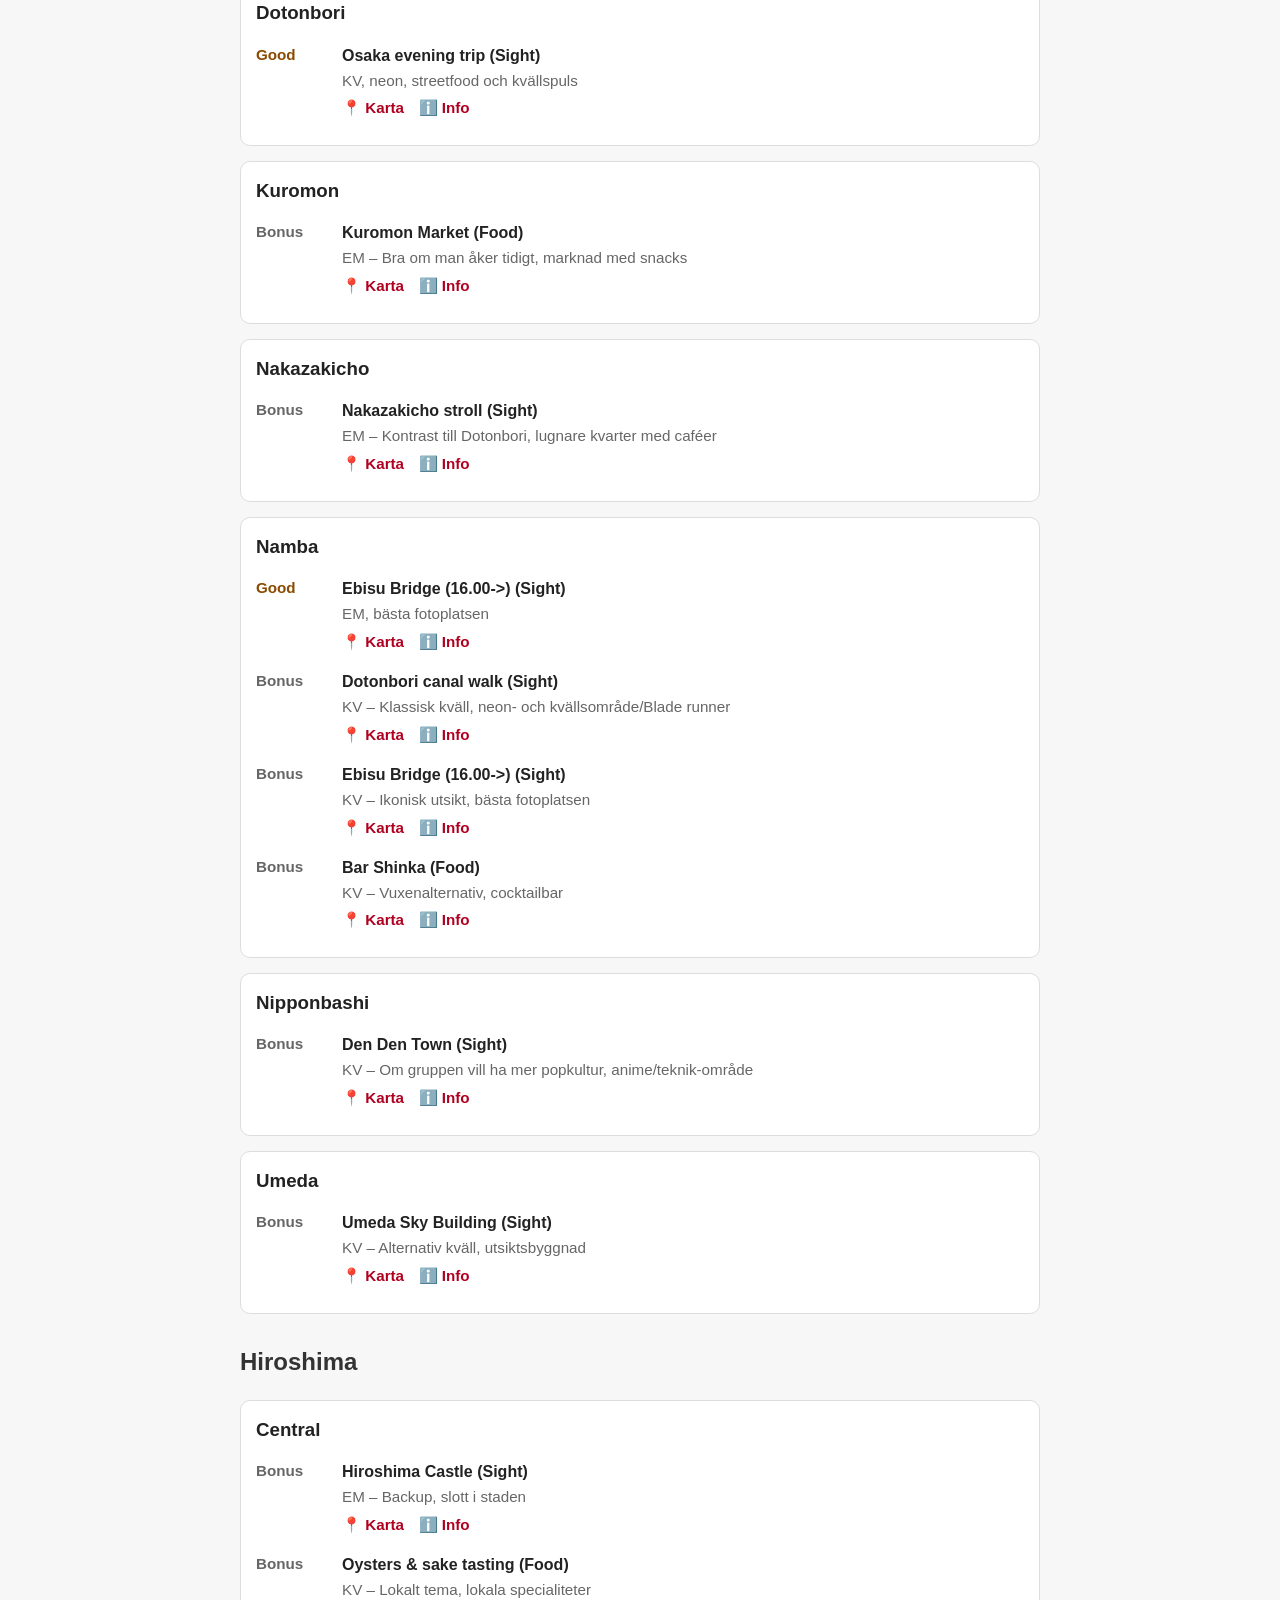
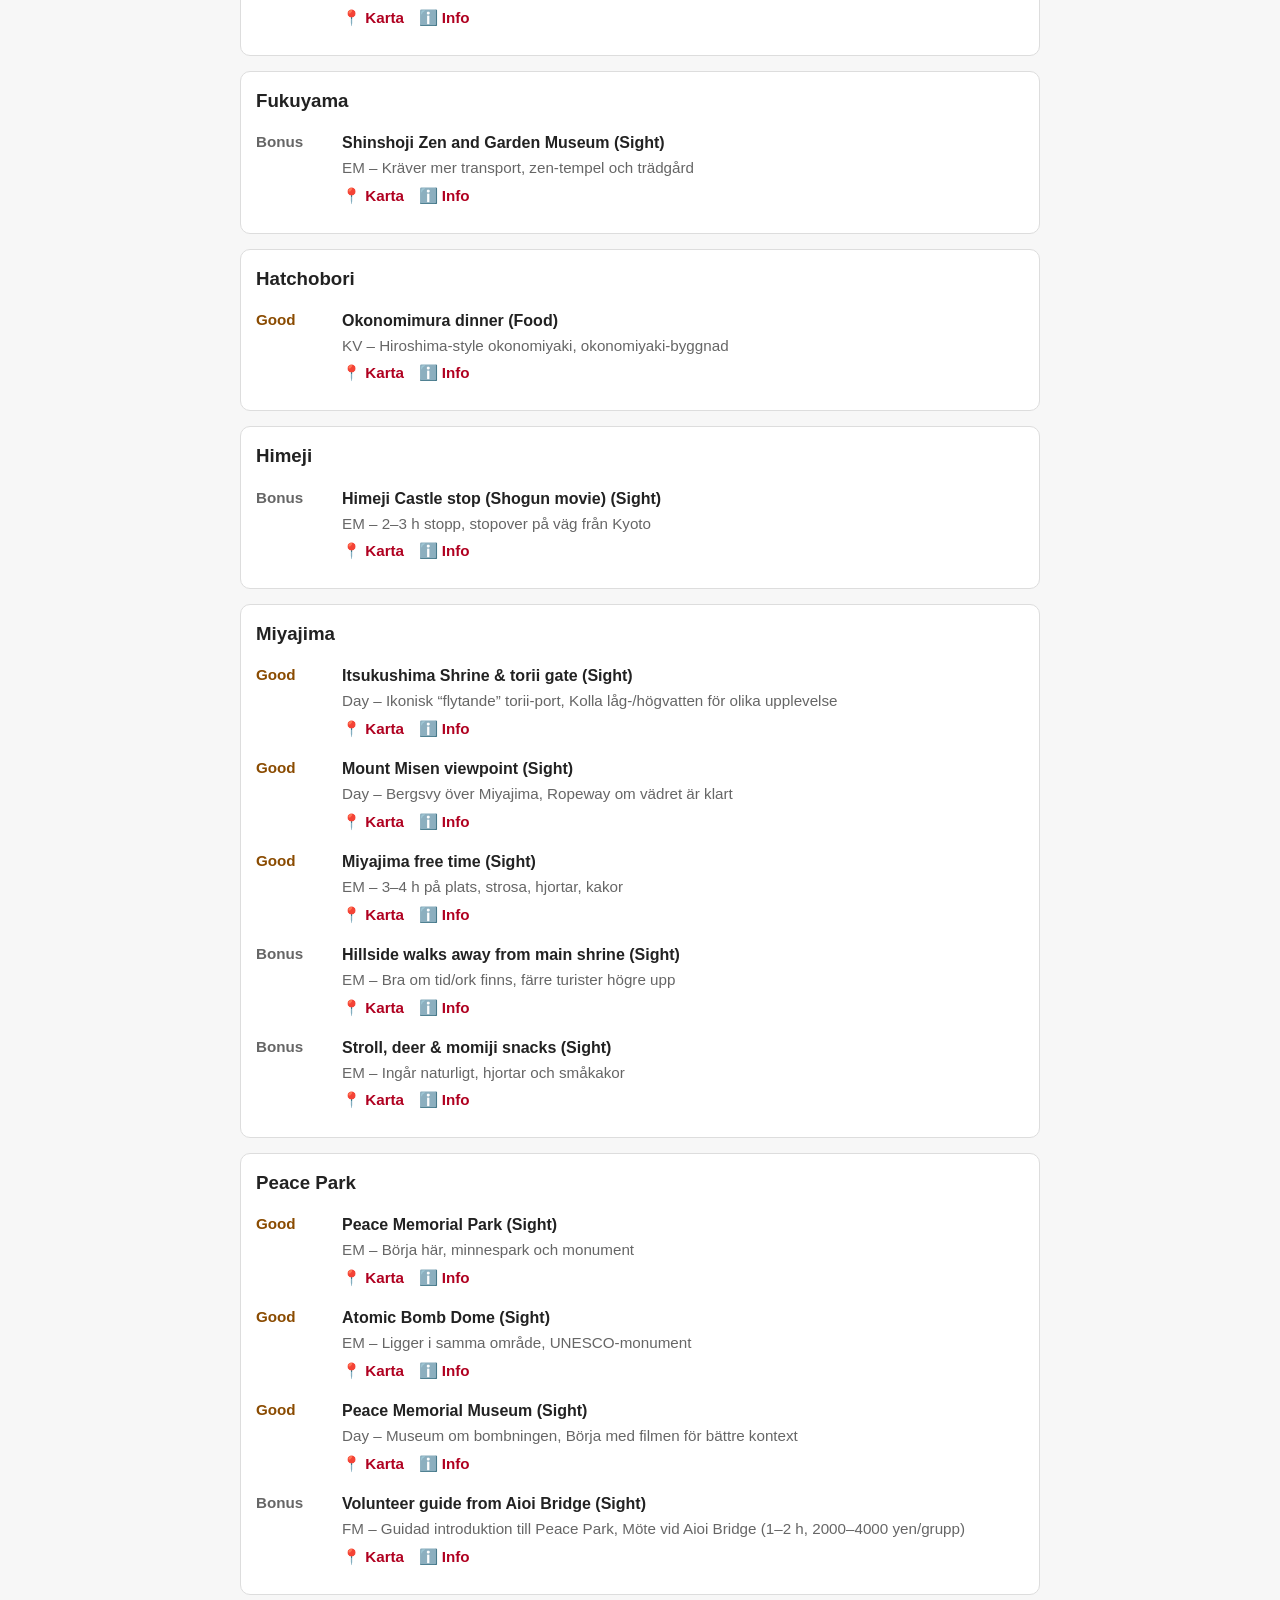
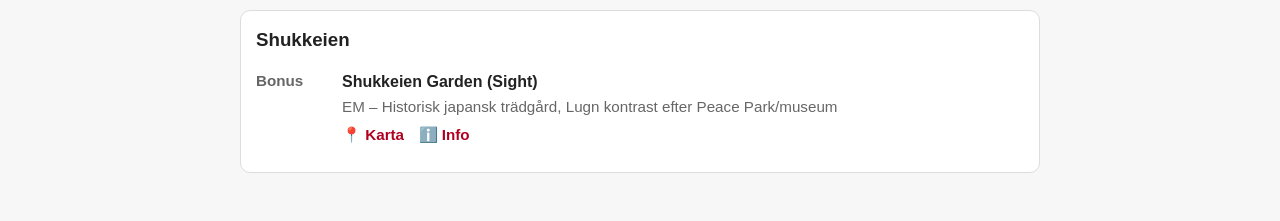
==== commit 9ef9e329: "Update areas.html" ====
--- a/areas.html
+++ b/areas.html
@@ -84,7 +84,7 @@
   <a href="hiroshima.html">Hiroshima</a>
   <a href="tokyo_12_14.html">Tokyo (slut)</a>
   <a href="practical.html">Praktiskt</a>
-  <a href="areas.html" class="active">Aktiviteter</a>
+  <a href="areas.html" class="active">Samlade tips</a>
 </div>
 
 <h1>Aktiviteter</h1>
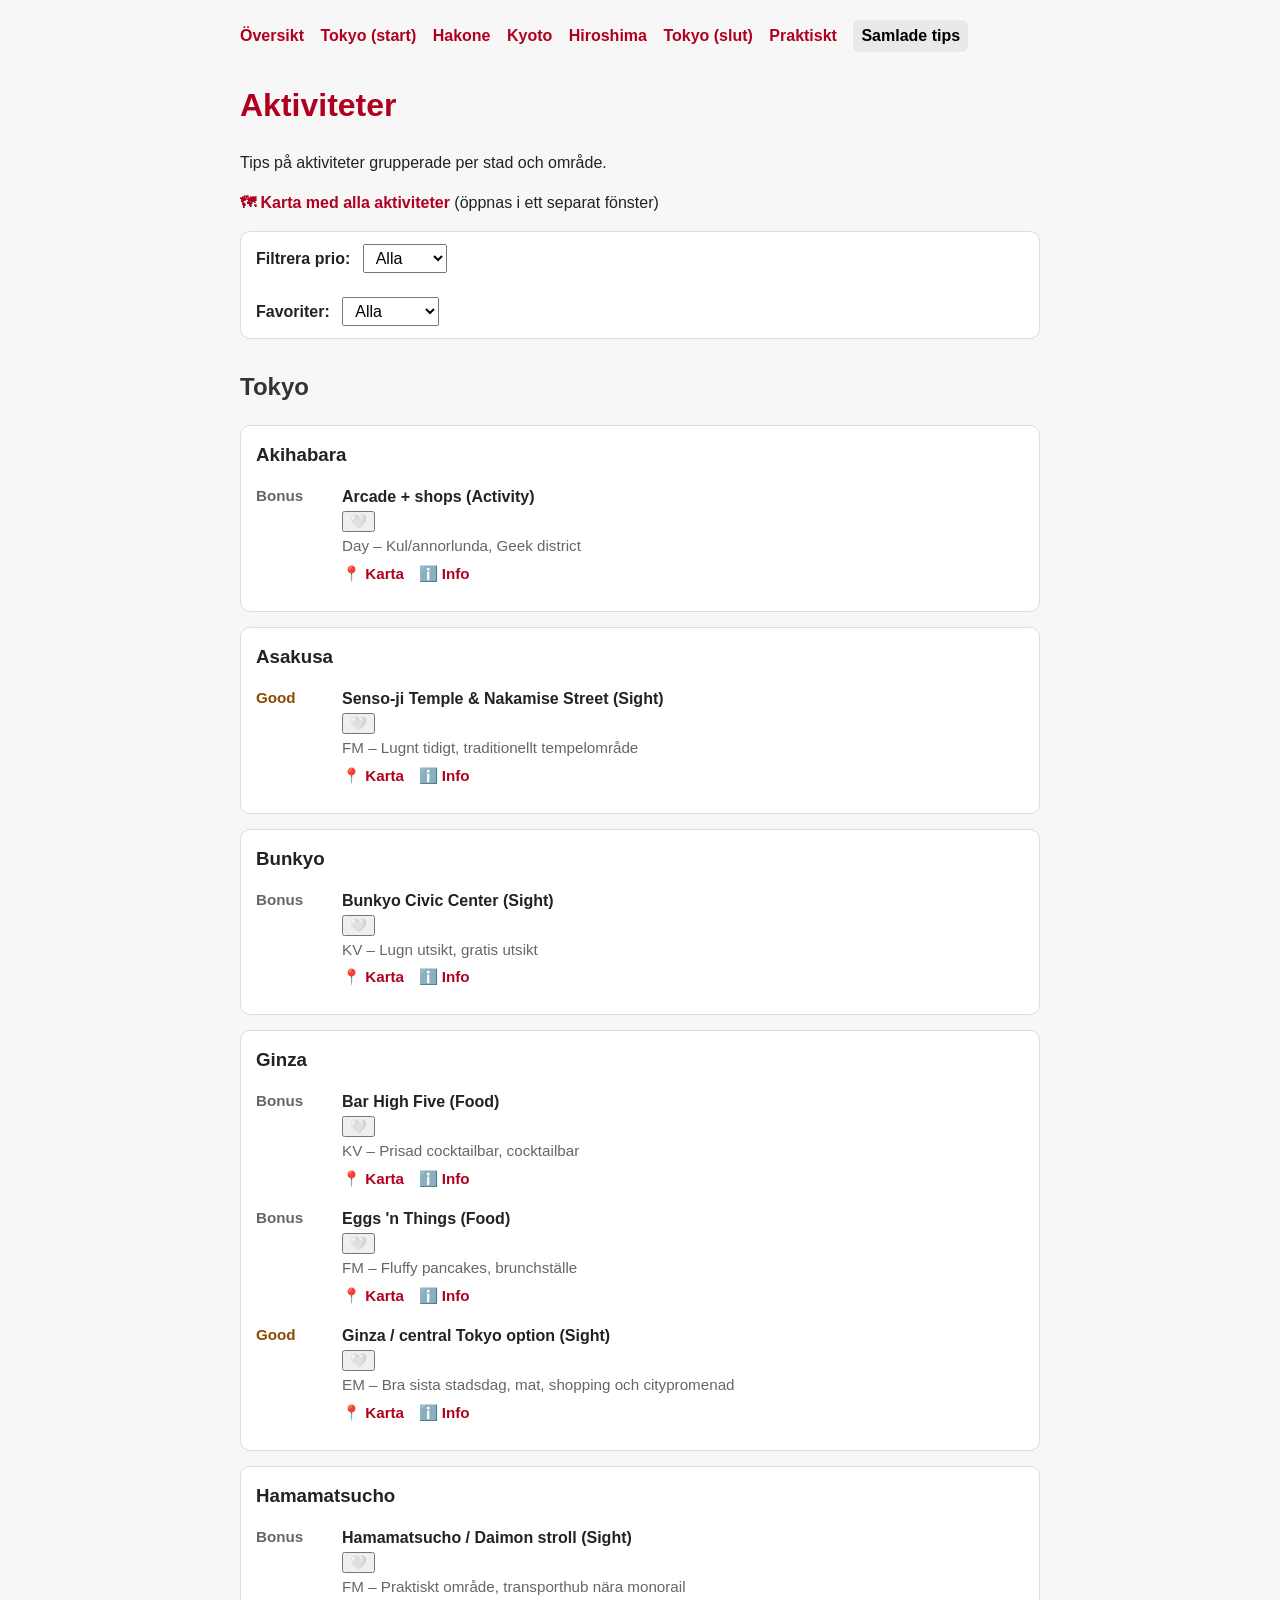
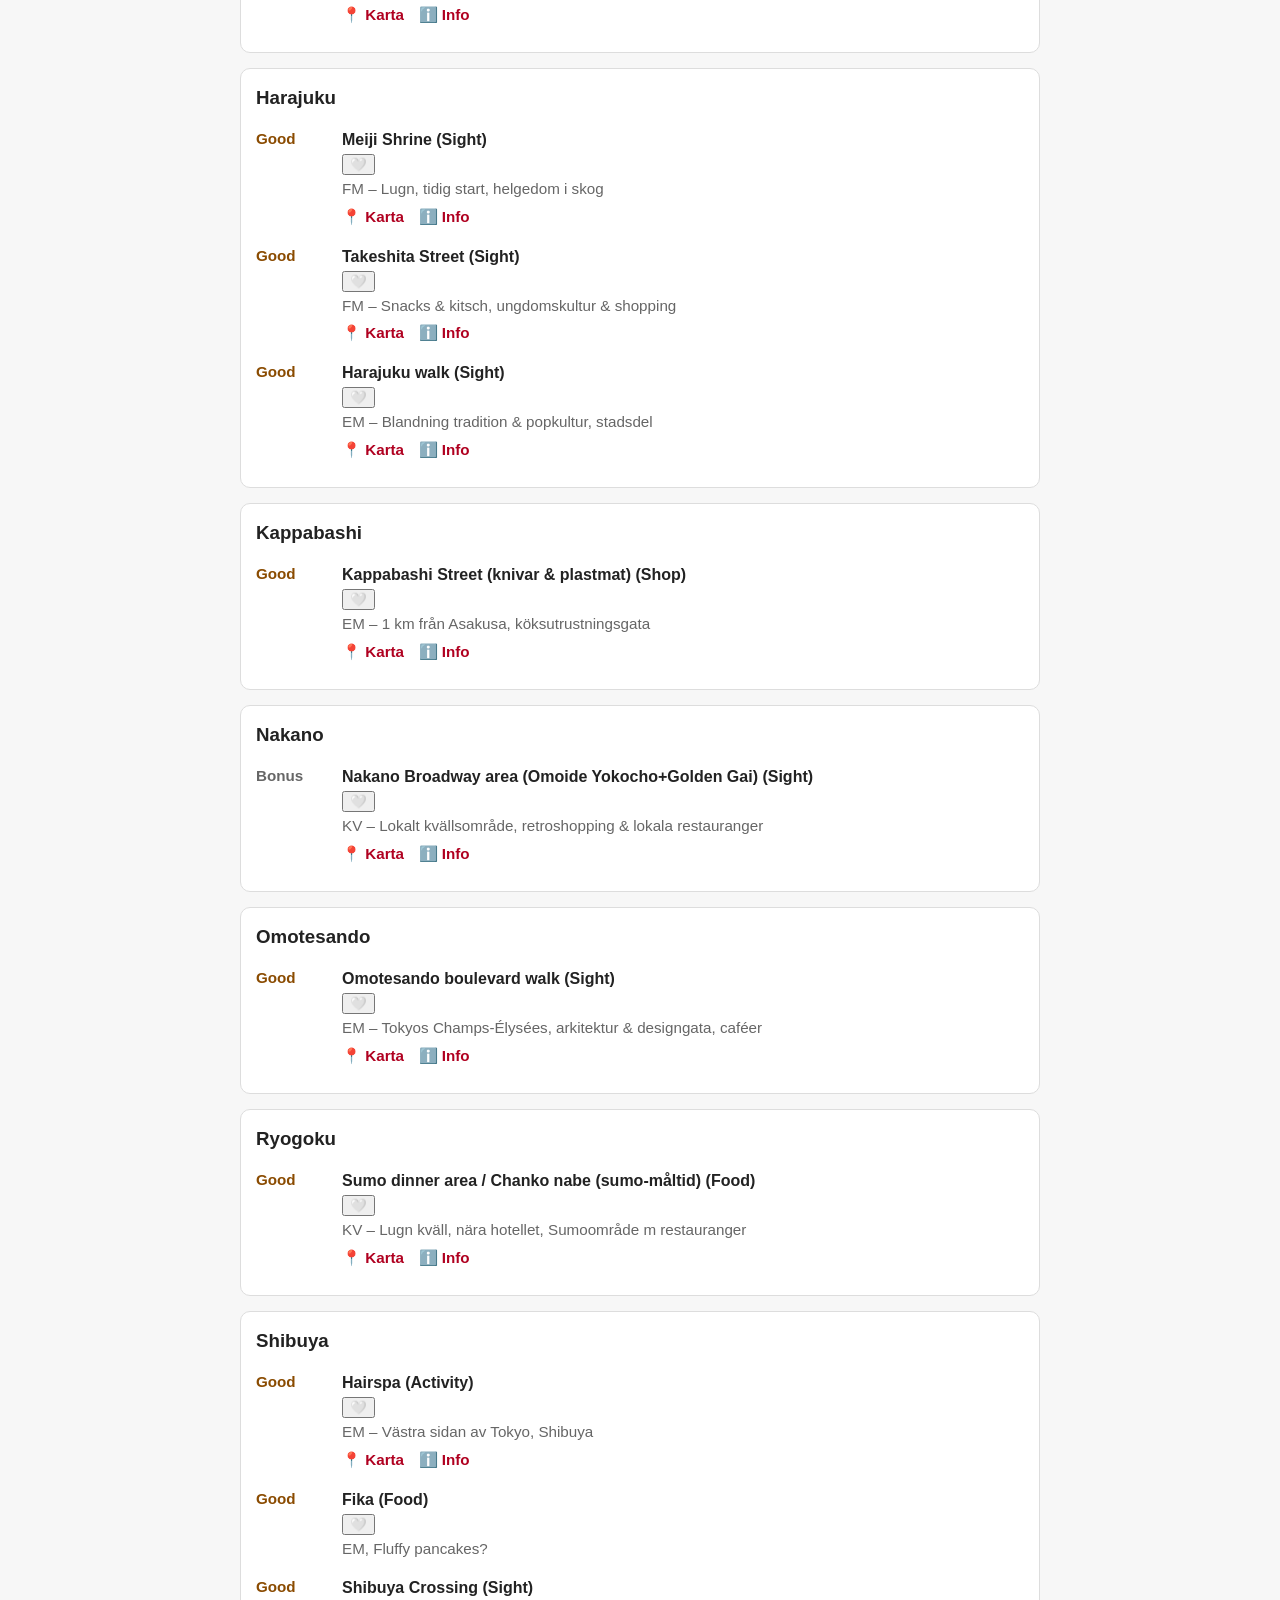
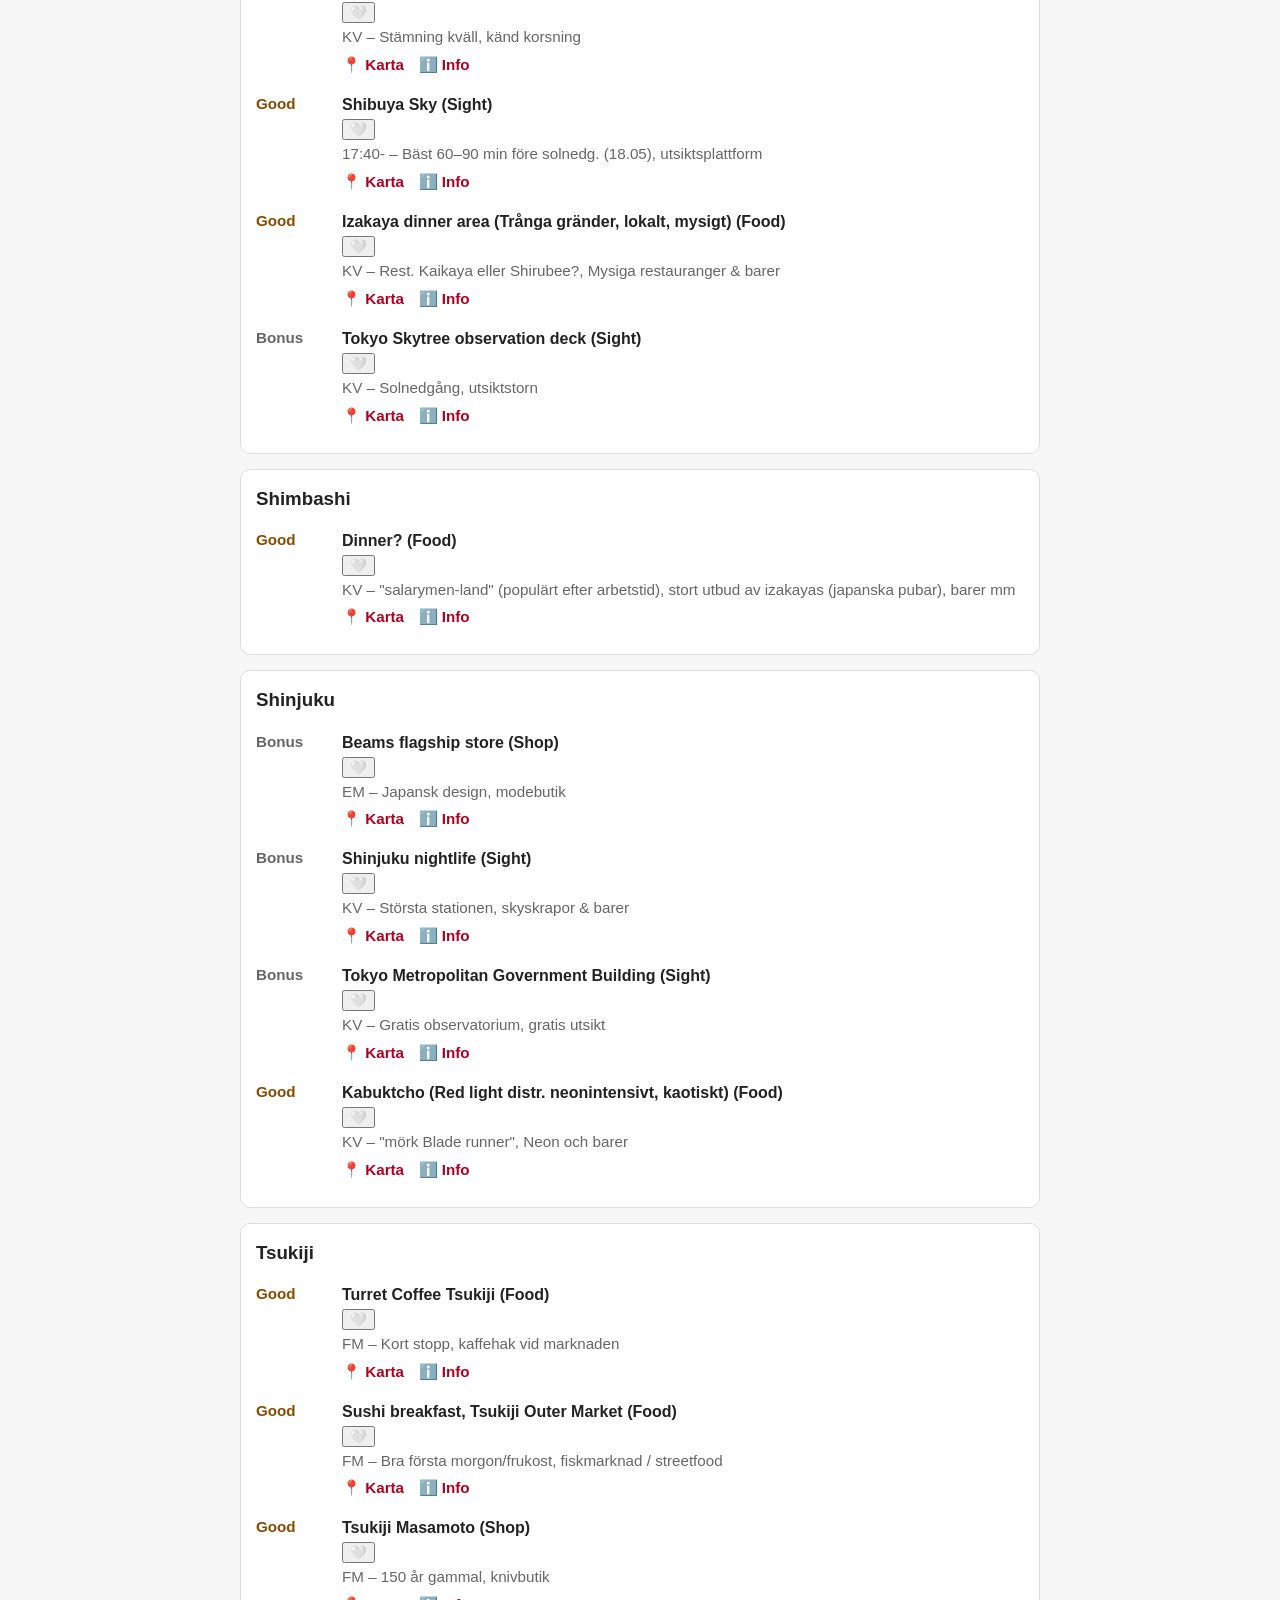
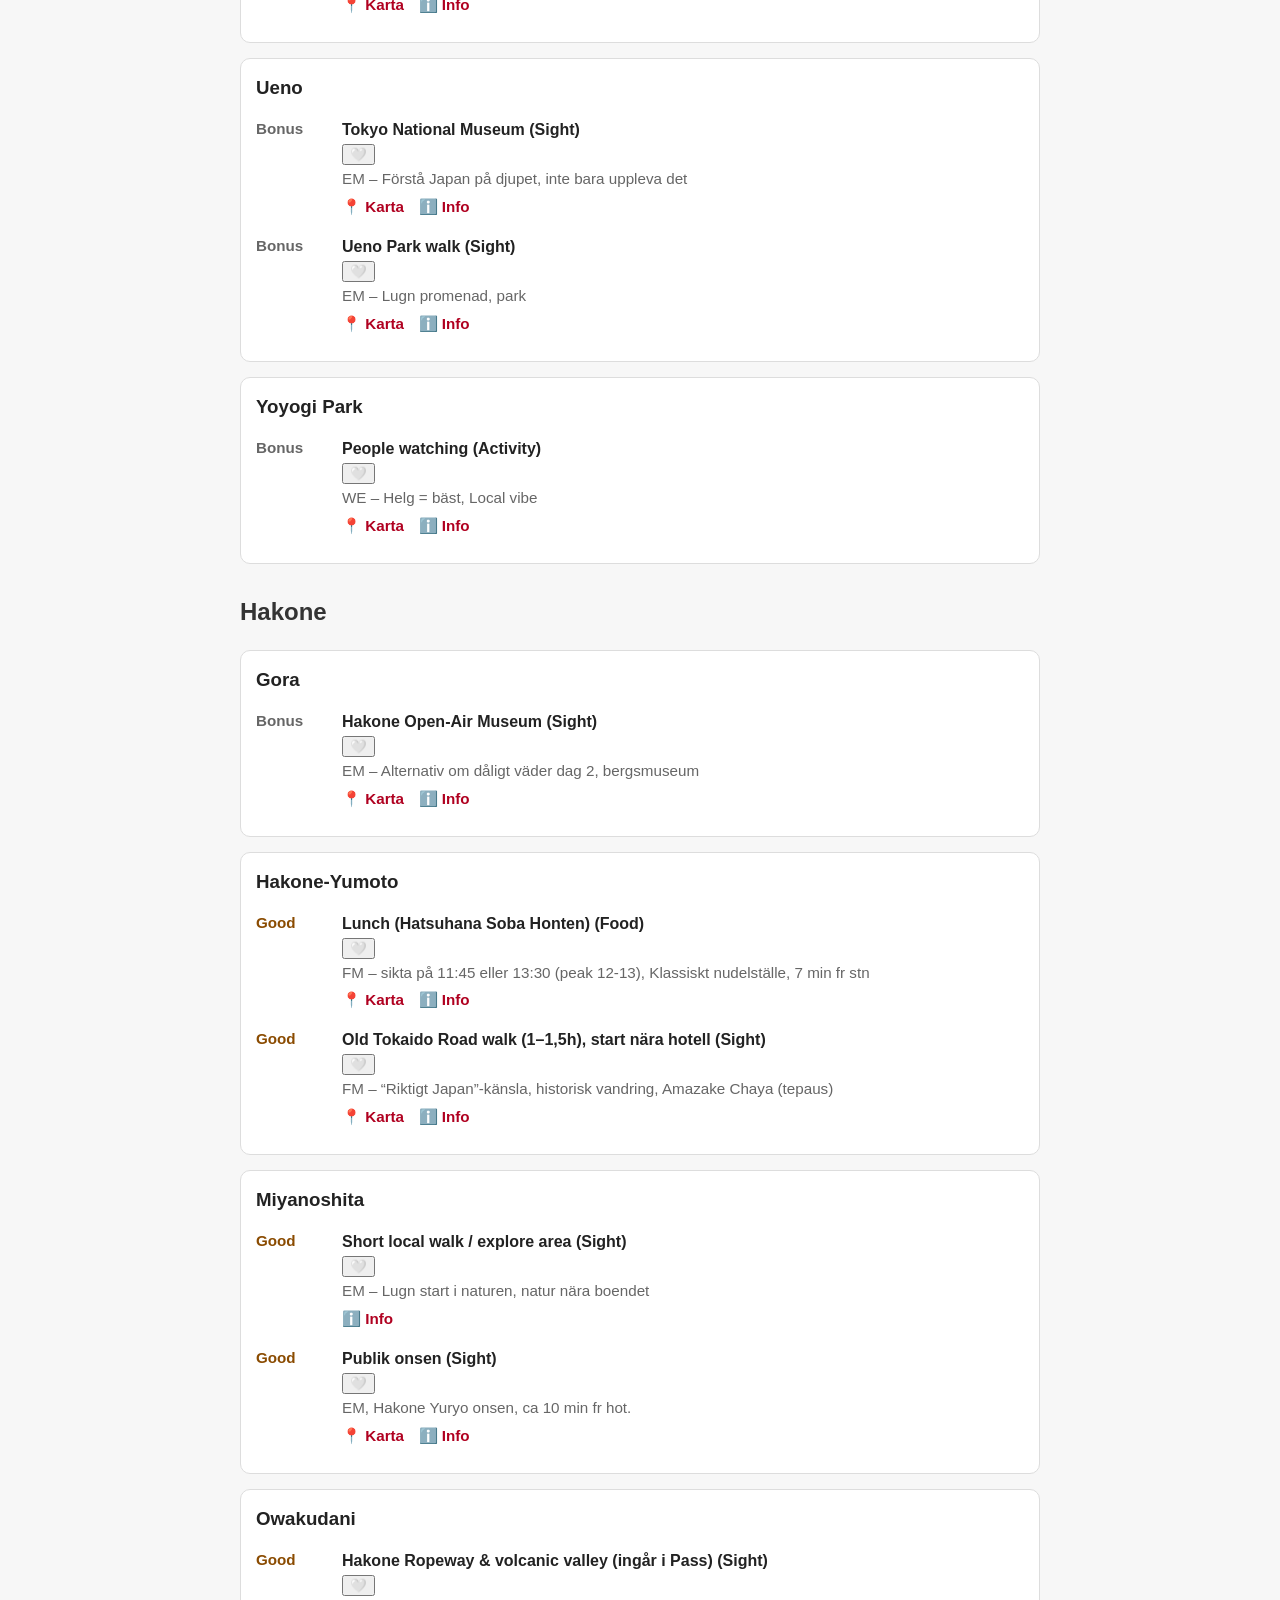
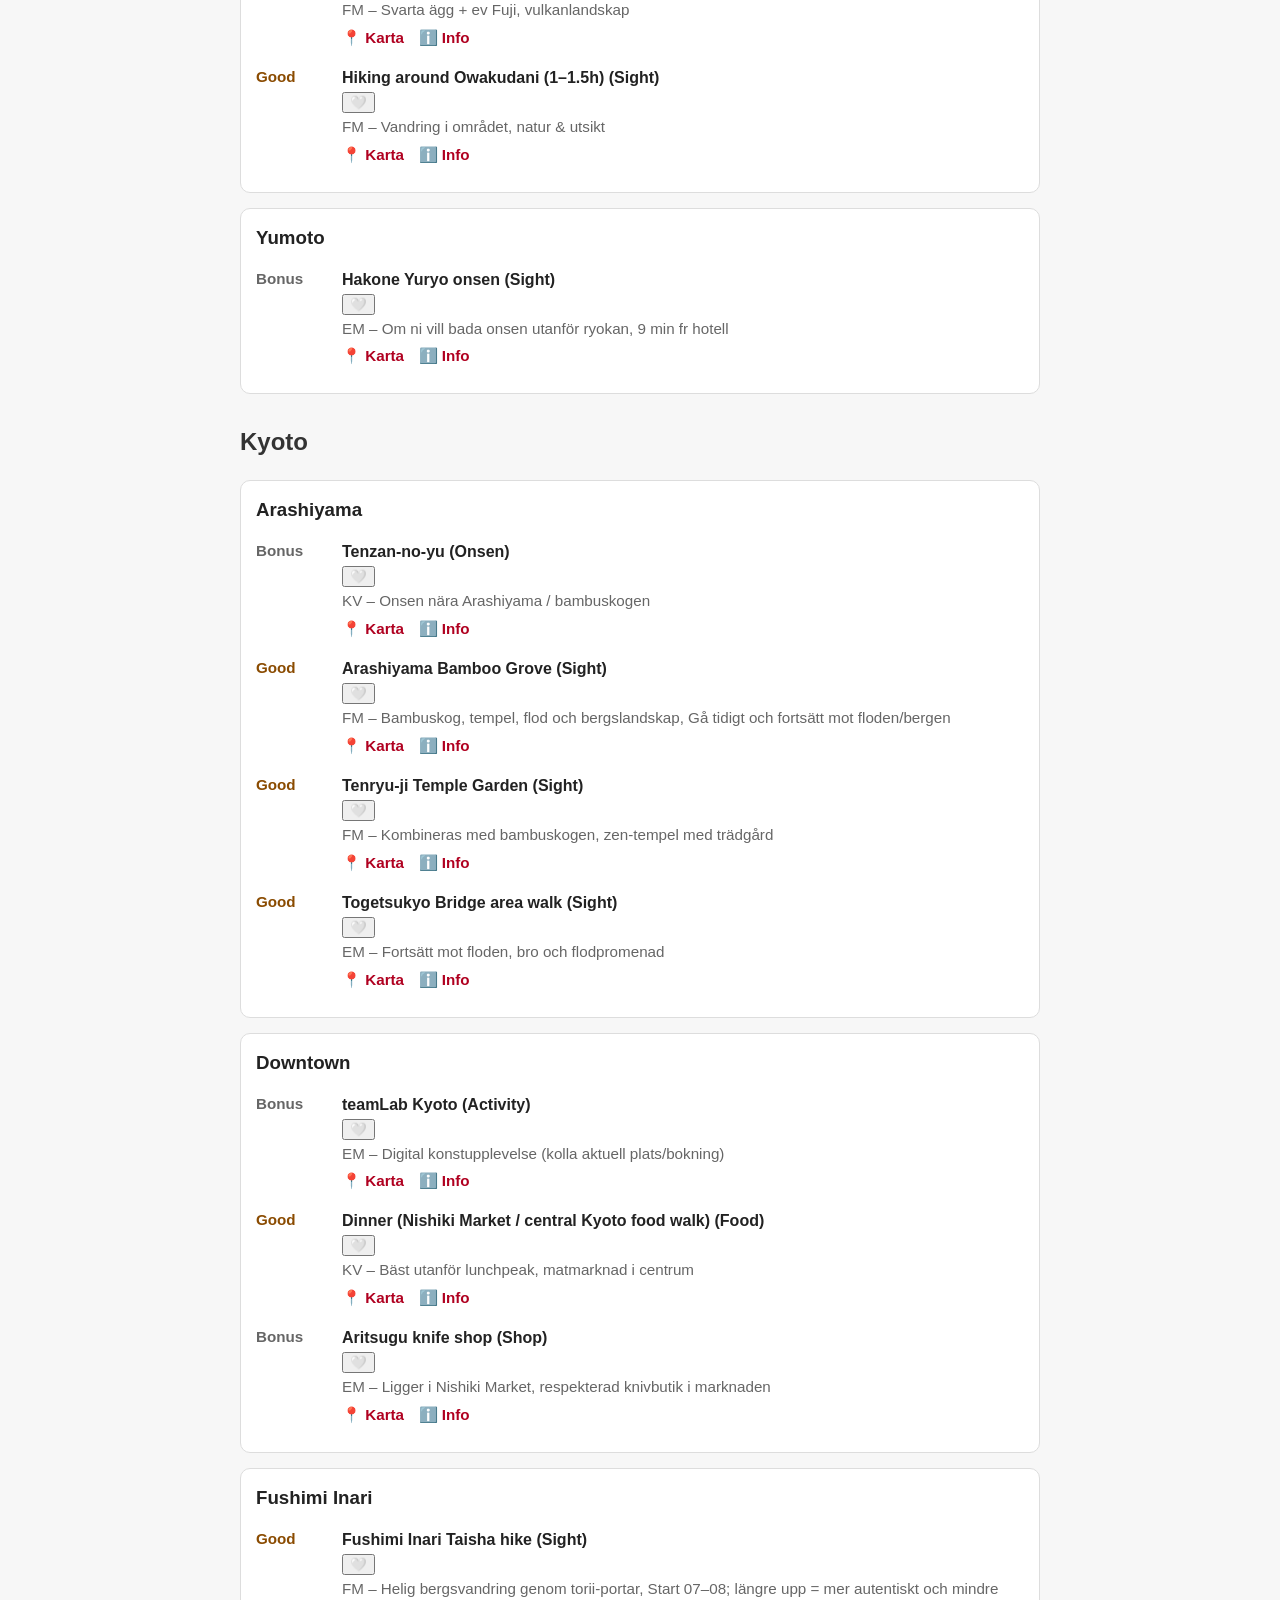
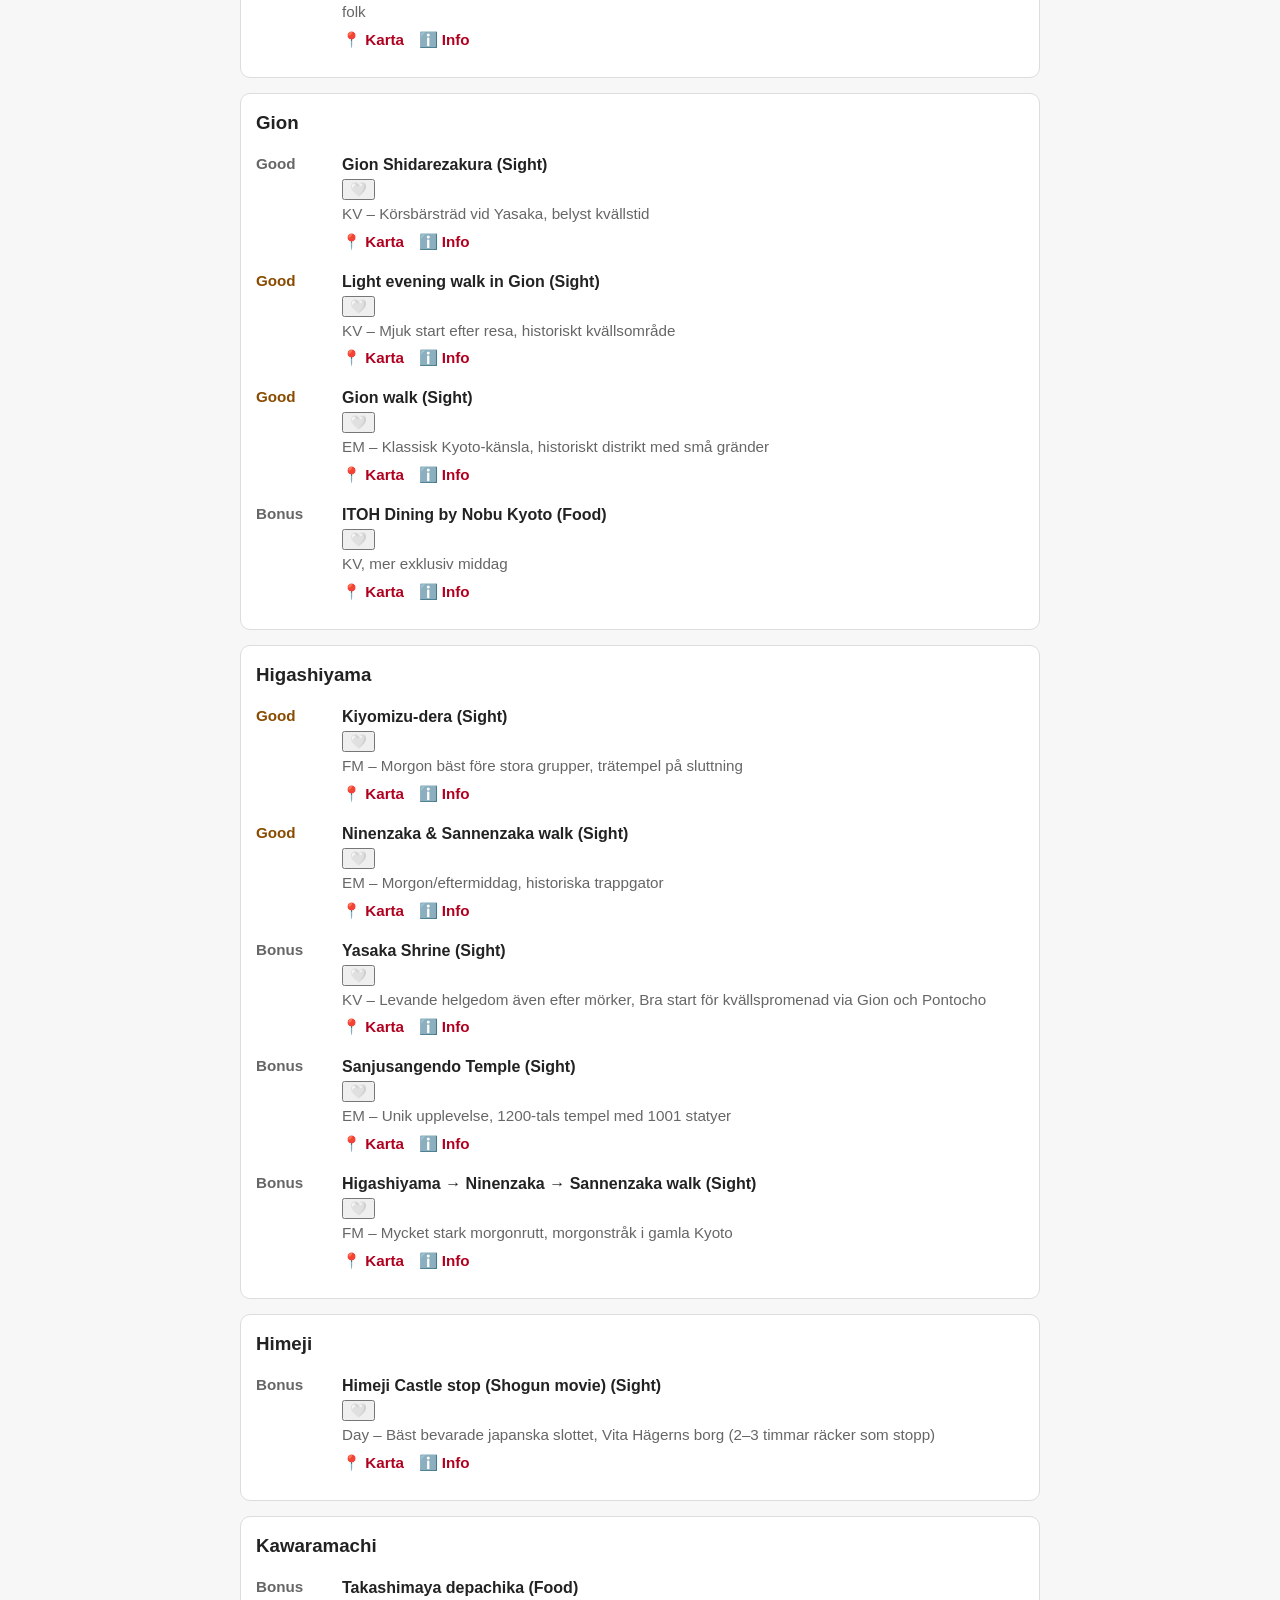
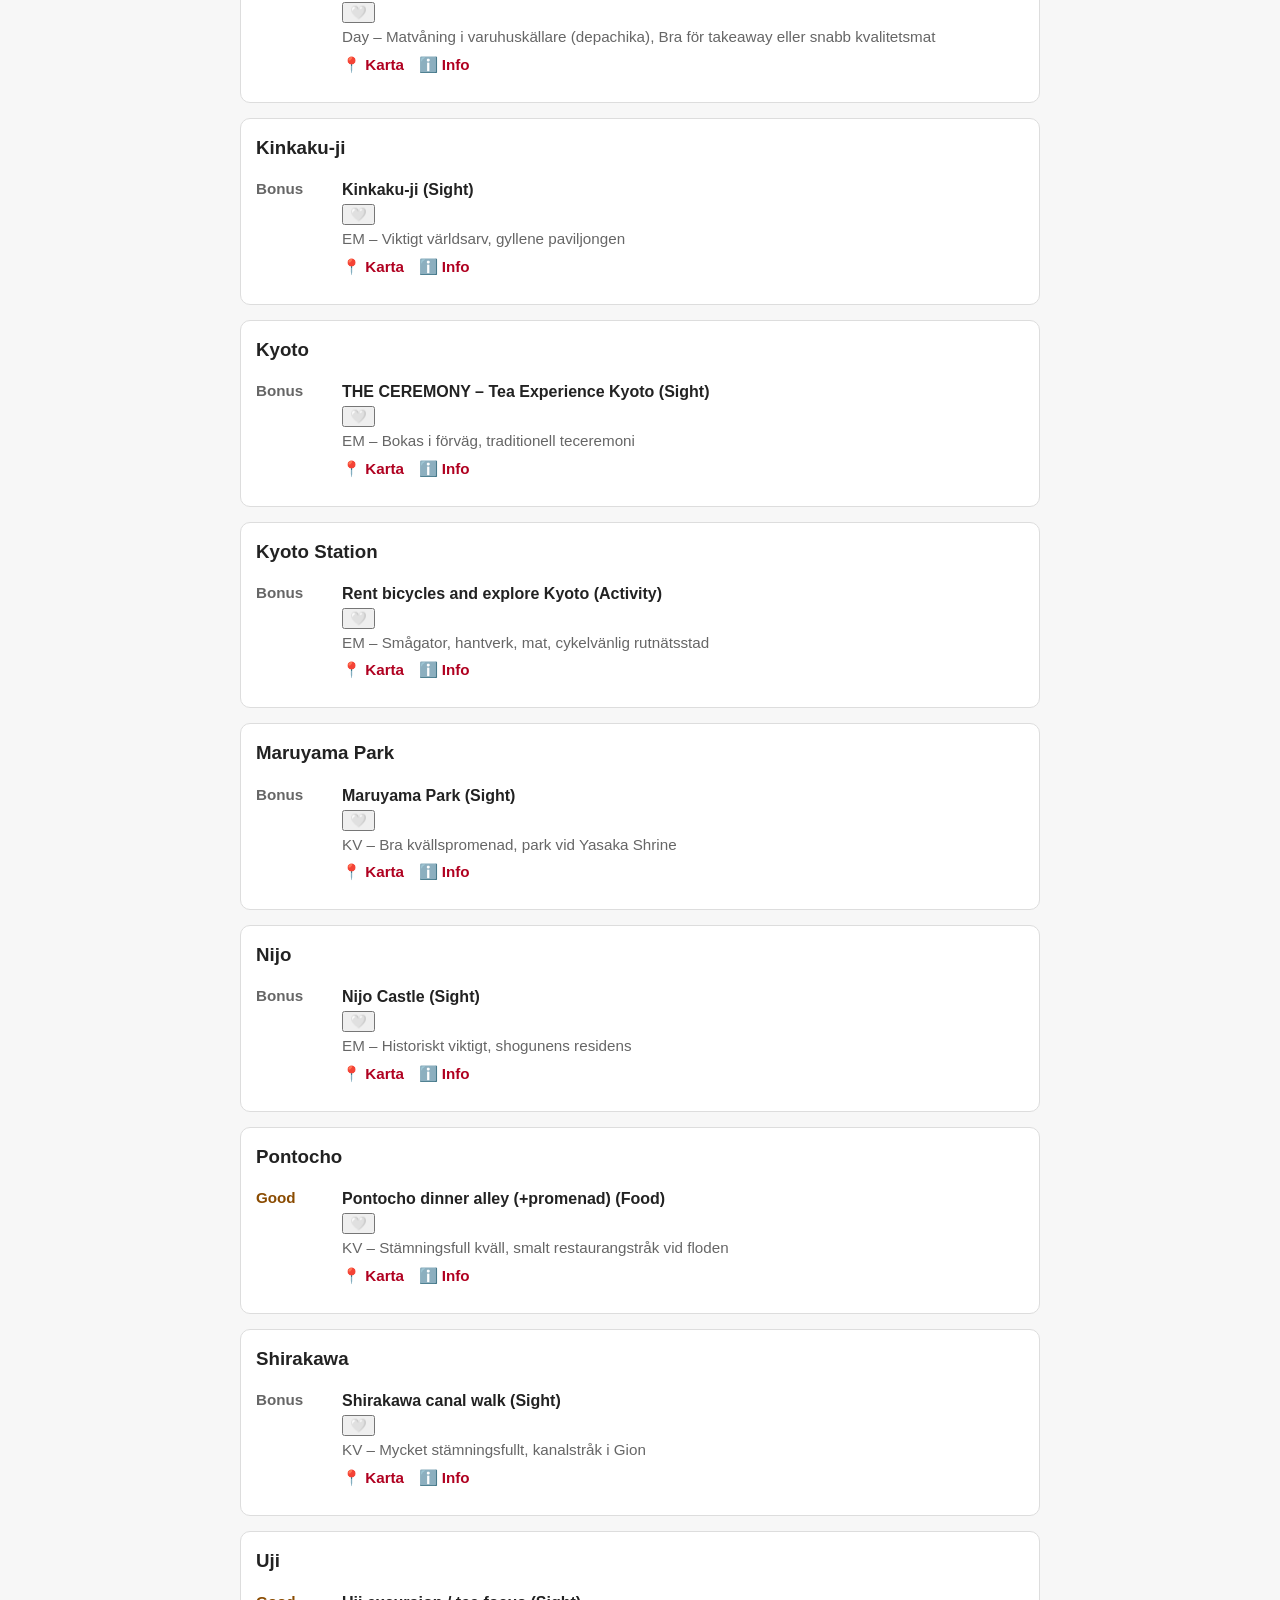
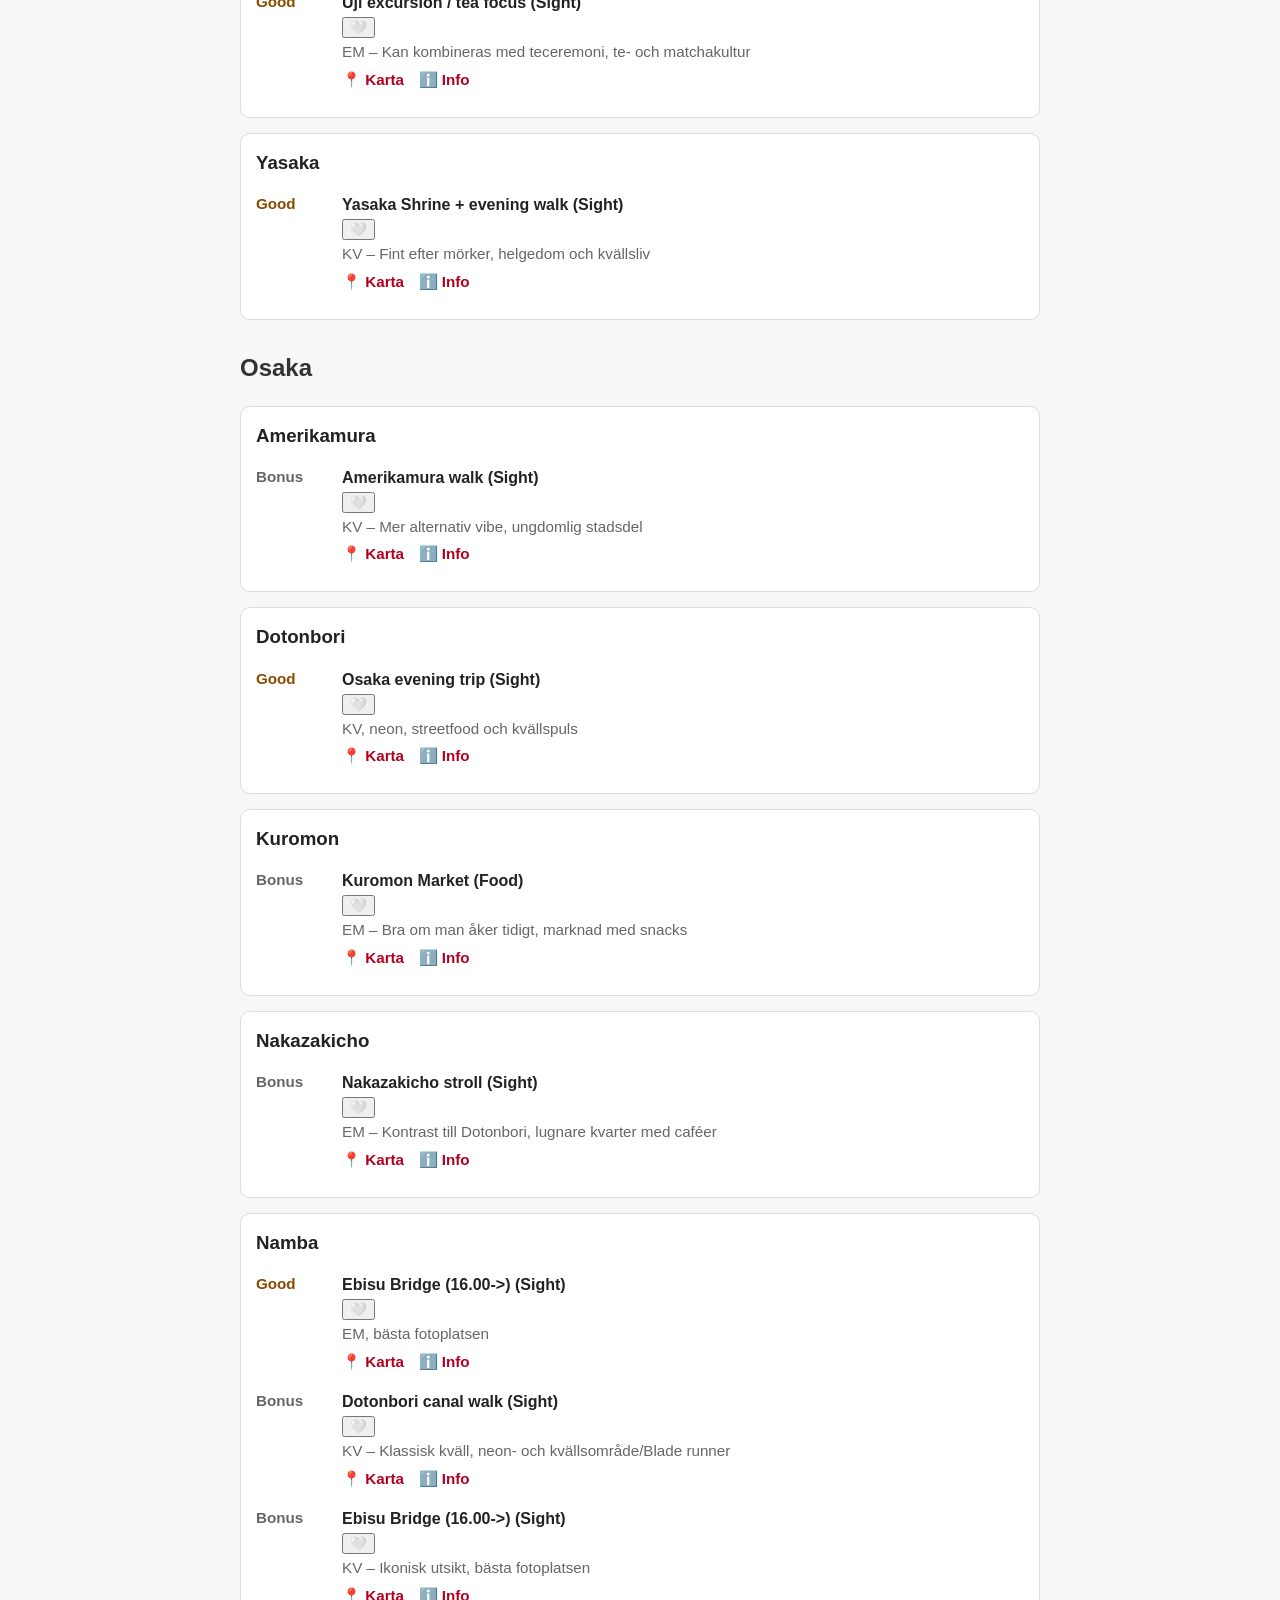
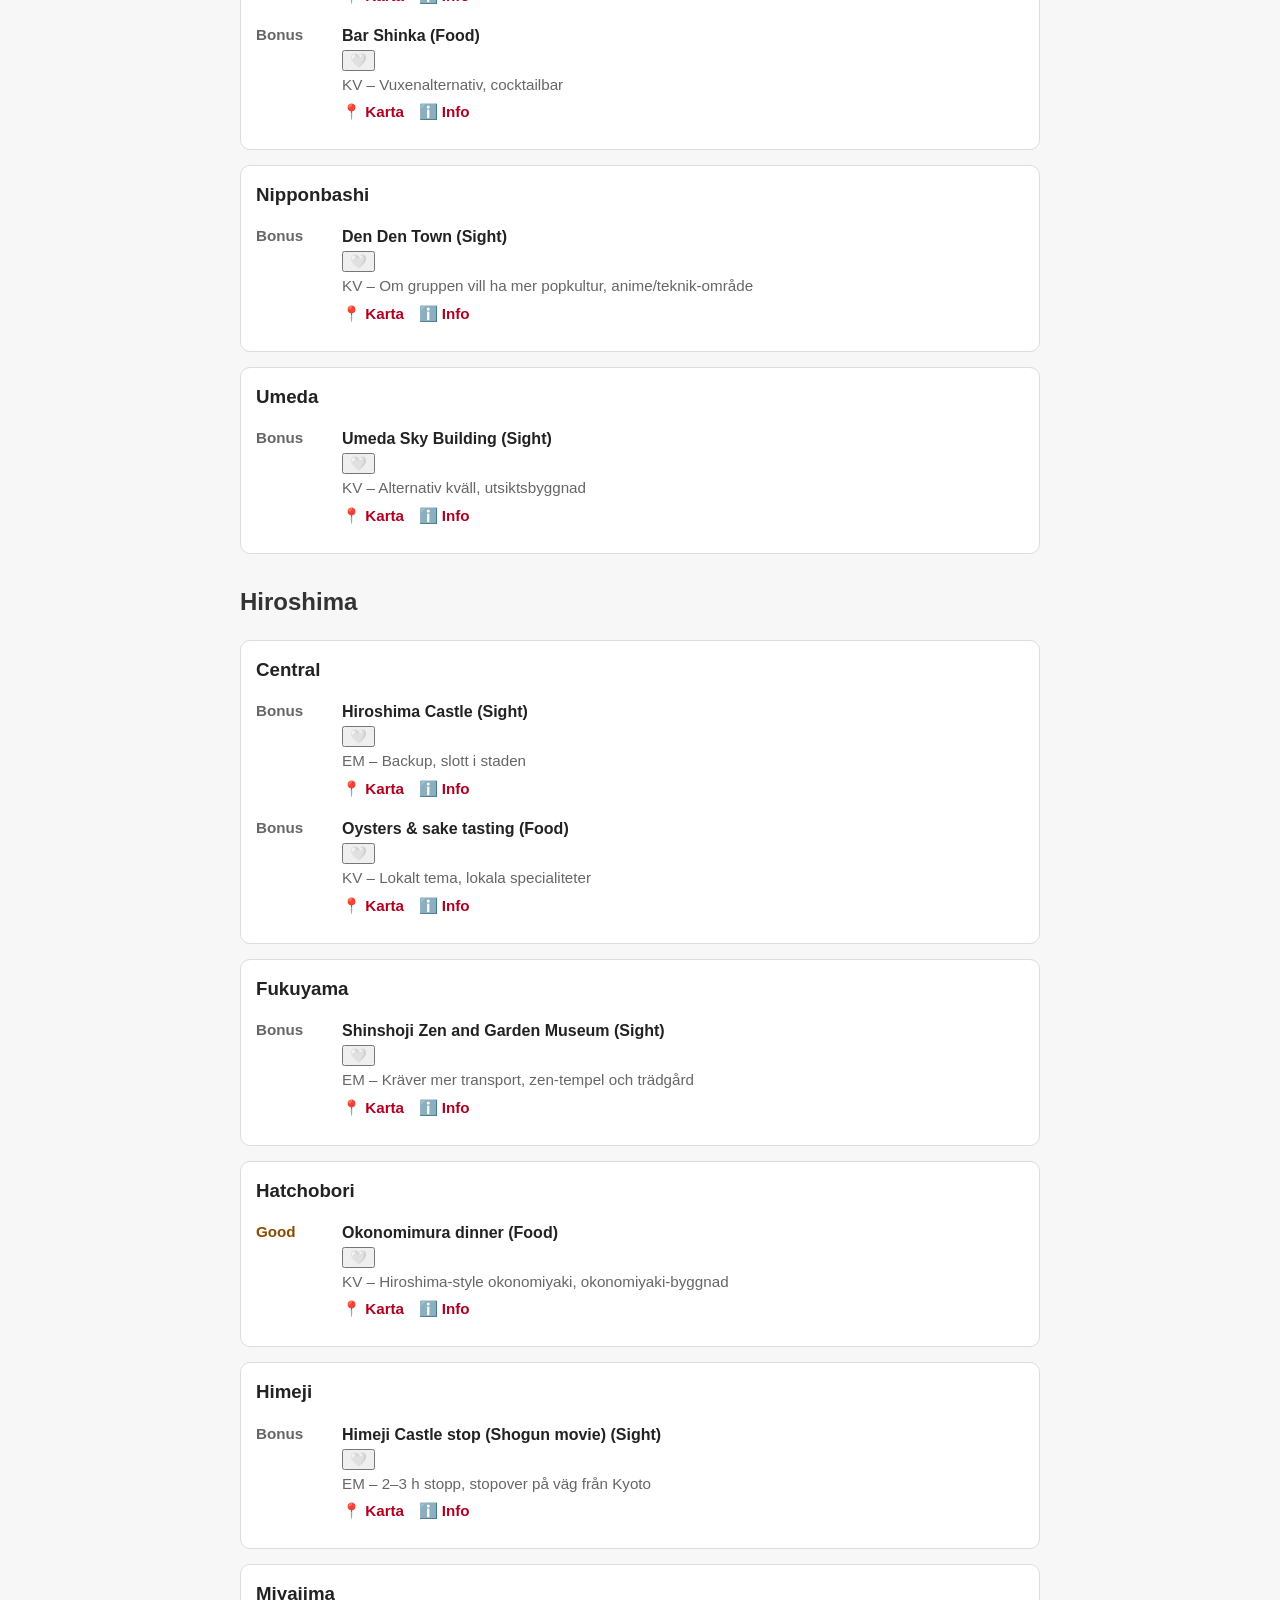
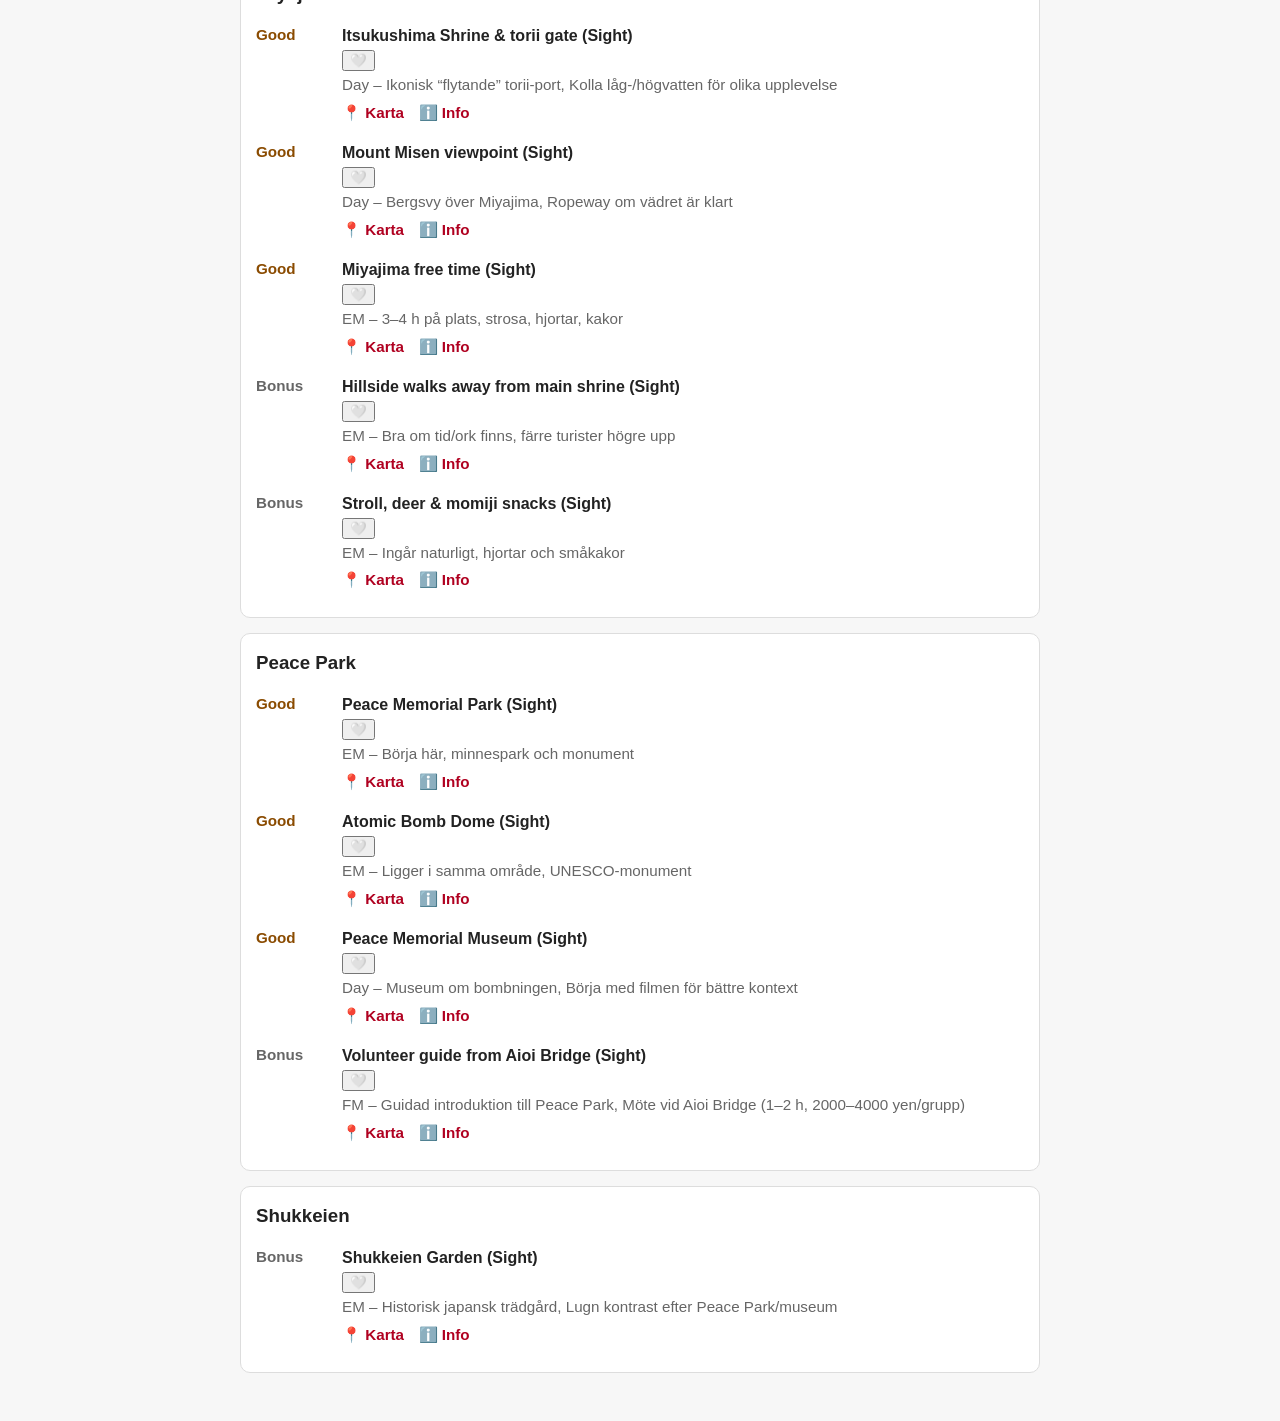
==== commit bd2f3adc: "Update areas.html" ====
--- a/areas.html
+++ b/areas.html
@@ -650,7 +650,10 @@
 <div class="activity-item good-prio" data-prio="good">
   <div class="prio">Good</div>
   <div class="item-main">
-    <div class="name">Arashiyama Bamboo Grove (Sight)</div>
+    <div class="name-row">
+      <div class="name">Arashiyama Bamboo Grove (Sight)</div>
+      <button class="heart-btn" type="button" aria-label="Markera favorit">🤍</button>
+    </div>
     <div class="item-meta">FM – Bambuskog, tempel, flod och bergslandskap, Gå tidigt och fortsätt mot floden/bergen</div>
     <div class="item-links"><a href="https://maps.google.com/?q=Arashiyama+Bamboo+Grove+Kyoto+Japan" target="_blank" rel="noopener noreferrer">📍 Karta</a> <a href="https://www.google.com/search?q=Arashiyama%20Bamboo%20Grove%20nan" target="_blank" rel="noopener noreferrer">ℹ️ Info</a></div>
   </div>
@@ -658,7 +661,10 @@
 <div class="activity-item good-prio" data-prio="good">
   <div class="prio">Good</div>
   <div class="item-main">
-    <div class="name">Tenryu-ji Temple Garden (Sight)</div>
+    <div class="name-row">
+      <div class="name">Tenryu-ji Temple Garden (Sight)</div>
+      <button class="heart-btn" type="button" aria-label="Markera favorit">🤍</button>
+    </div>
     <div class="item-meta">FM – Kombineras med bambuskogen, zen-tempel med trädgård</div>
     <div class="item-links"><a href="https://maps.google.com/?q=Tenryu-ji+Kyoto+Japan" target="_blank" rel="noopener noreferrer">📍 Karta</a> <a href="https://www.google.com/search?q=Tenryu-ji%20Temple%20Garden%20nan" target="_blank" rel="noopener noreferrer">ℹ️ Info</a></div>
   </div>
@@ -666,7 +672,10 @@
 <div class="activity-item good-prio" data-prio="good">
   <div class="prio">Good</div>
   <div class="item-main">
-    <div class="name">Togetsukyo Bridge area walk (Sight)</div>
+    <div class="name-row">
+      <div class="name">Togetsukyo Bridge area walk (Sight)</div>
+      <button class="heart-btn" type="button" aria-label="Markera favorit">🤍</button>
+    </div>
     <div class="item-meta">EM – Fortsätt mot floden, bro och flodpromenad</div>
     <div class="item-links"><a href="https://maps.google.com/?q=Togetsukyo+Bridge+Kyoto+Japan" target="_blank" rel="noopener noreferrer">📍 Karta</a> <a href="https://www.google.com/search?q=Togetsukyo%20Bridge%20area%20walk%20nan" target="_blank" rel="noopener noreferrer">ℹ️ Info</a></div>
   </div>
@@ -692,10 +701,13 @@
 
   </div>
 </div>
-  <div class="activity-item good-prio" data-prio="good">
-  <div class="prio">Good</div>
-  <div class="item-main">
-    <div class="name">Dinner (Nishiki Market / central Kyoto food walk) (Food)</div>
+<div class="activity-item good-prio" data-prio="good">
+  <div class="prio">Good</div>
+  <div class="item-main">
+    <div class="name-row">
+      <div class="name">Dinner (Nishiki Market / central Kyoto food walk) (Food)</div>
+      <button class="heart-btn" type="button" aria-label="Markera favorit">🤍</button>
+    </div>
     <div class="item-meta">KV – Bäst utanför lunchpeak, matmarknad i centrum</div>
     <div class="item-links"><a href="https://maps.google.com/?q=Nishiki+Market+Kyoto+Japan" target="_blank" rel="noopener noreferrer">📍 Karta</a> <a href="https://www.google.com/search?q=Dinner%20%28Nishiki%20Market%20/%20central%20Kyoto%20food%20walk%29%20nan" target="_blank" rel="noopener noreferrer">ℹ️ Info</a></div>
   </div>
@@ -703,7 +715,10 @@
 <div class="activity-item bonus-prio" data-prio="bonus">
   <div class="prio">Bonus</div>
   <div class="item-main">
-    <div class="name">Aritsugu knife shop (Shop)</div>
+    <div class="name-row">
+      <div class="name">Aritsugu knife shop (Shop)</div>
+      <button class="heart-btn" type="button" aria-label="Markera favorit">🤍</button>
+    </div>
     <div class="item-meta">EM – Ligger i Nishiki Market, respekterad knivbutik i marknaden</div>
     <div class="item-links"><a href="https://maps.google.com/?q=Aritsugu+Kyoto+Japan" target="_blank" rel="noopener noreferrer">📍 Karta</a> <a href="https://www.google.com/search?q=Aritsugu%20knife%20shop%20nan" target="_blank" rel="noopener noreferrer">ℹ️ Info</a></div>
   </div>
@@ -714,7 +729,10 @@
 <div class="activity-item good-prio" data-prio="good">
   <div class="prio">Good</div>
   <div class="item-main">
-    <div class="name">Fushimi Inari Taisha hike (Sight)</div>
+    <div class="name-row">
+      <div class="name">Fushimi Inari Taisha hike (Sight)</div>
+      <button class="heart-btn" type="button" aria-label="Markera favorit">🤍</button>
+    </div>
     <div class="item-meta">FM – Helig bergsvandring genom torii-portar, Start 07–08; längre upp = mer autentiskt och mindre folk</div>
     <div class="item-links"><a href="https://maps.google.com/?q=Fushimi+Inari+Taisha+Kyoto+Japan" target="_blank" rel="noopener noreferrer">📍 Karta</a> <a href="https://www.google.com/search?q=Fushimi%20Inari%20Taisha%20hike%20nan" target="_blank" rel="noopener noreferrer">ℹ️ Info</a></div>
   </div>
@@ -740,10 +758,13 @@
 
   </div>
 </div>
-  <div class="activity-item good-prio" data-prio="good">
-  <div class="prio">Good</div>
-  <div class="item-main">
-    <div class="name">Light evening walk in Gion (Sight)</div>
+<div class="activity-item good-prio" data-prio="good">
+  <div class="prio">Good</div>
+  <div class="item-main">
+    <div class="name-row">
+      <div class="name">Light evening walk in Gion (Sight)</div>
+      <button class="heart-btn" type="button" aria-label="Markera favorit">🤍</button>
+    </div>
     <div class="item-meta">KV – Mjuk start efter resa, historiskt kvällsområde</div>
     <div class="item-links"><a href="https://maps.google.com/?q=Gion+district+Kyoto+Japan" target="_blank" rel="noopener noreferrer">📍 Karta</a> <a href="https://www.google.com/search?q=Light%20evening%20walk%20in%20Gion%20nan" target="_blank" rel="noopener noreferrer">ℹ️ Info</a></div>
   </div>
@@ -751,7 +772,10 @@
 <div class="activity-item good-prio" data-prio="good">
   <div class="prio">Good</div>
   <div class="item-main">
-    <div class="name">Gion walk (Sight)</div>
+    <div class="name-row">
+      <div class="name">Gion walk (Sight)</div>
+      <button class="heart-btn" type="button" aria-label="Markera favorit">🤍</button>
+    </div>
     <div class="item-meta">EM – Klassisk Kyoto-känsla, historiskt distrikt med små gränder</div>
     <div class="item-links"><a href="https://maps.google.com/?q=Gion+district+Kyoto+Japan" target="_blank" rel="noopener noreferrer">📍 Karta</a> <a href="https://www.google.com/search?q=Gion%20walk%20nan" target="_blank" rel="noopener noreferrer">ℹ️ Info</a></div>
   </div>
@@ -759,7 +783,10 @@
 <div class="activity-item bonus-prio" data-prio="bonus">
   <div class="prio">Bonus</div>
   <div class="item-main">
-    <div class="name">ITOH Dining by Nobu Kyoto (Food)</div>
+    <div class="name-row">
+      <div class="name">ITOH Dining by Nobu Kyoto (Food)</div>
+      <button class="heart-btn" type="button" aria-label="Markera favorit">🤍</button>
+    </div>
     <div class="item-meta">KV, mer exklusiv middag</div>
     <div class="item-links"><a href="https://maps.google.com/?q=ITOH+Dining+by+Nobu+Kyoto+Japan" target="_blank" rel="noopener noreferrer">📍 Karta</a> <a href="https://www.google.com/search?q=ITOH%20Dining%20by%20Nobu%20Kyoto%20nan" target="_blank" rel="noopener noreferrer">ℹ️ Info</a></div>
   </div>
@@ -770,7 +797,10 @@
 <div class="activity-item good-prio" data-prio="good">
   <div class="prio">Good</div>
   <div class="item-main">
-    <div class="name">Kiyomizu-dera (Sight)</div>
+    <div class="name-row">
+      <div class="name">Kiyomizu-dera (Sight)</div>
+      <button class="heart-btn" type="button" aria-label="Markera favorit">🤍</button>
+    </div>
     <div class="item-meta">FM – Morgon bäst före stora grupper, trätempel på sluttning</div>
     <div class="item-links"><a href="https://maps.google.com/?q=Kiyomizu-dera+Kyoto+Japan" target="_blank" rel="noopener noreferrer">📍 Karta</a> <a href="https://www.google.com/search?q=Kiyomizu-dera%20nan" target="_blank" rel="noopener noreferrer">ℹ️ Info</a></div>
   </div>
@@ -778,7 +808,10 @@
 <div class="activity-item good-prio" data-prio="good">
   <div class="prio">Good</div>
   <div class="item-main">
-    <div class="name">Ninenzaka &amp; Sannenzaka walk (Sight)</div>
+    <div class="name-row">
+      <div class="name">Ninenzaka &amp; Sannenzaka walk (Sight)</div>
+      <button class="heart-btn" type="button" aria-label="Markera favorit">🤍</button>
+    </div>
     <div class="item-meta">EM – Morgon/eftermiddag, historiska trappgator</div>
     <div class="item-links"><a href="https://maps.google.com/?q=Ninenzaka+Kyoto+Japan" target="_blank" rel="noopener noreferrer">📍 Karta</a> <a href="https://www.google.com/search?q=Ninenzaka%20%26%20Sannenzaka%20walk%20nan" target="_blank" rel="noopener noreferrer">ℹ️ Info</a></div>
   </div>
@@ -786,7 +819,10 @@
 <div class="activity-item bonus-prio" data-prio="bonus">
   <div class="prio">Bonus</div>
   <div class="item-main">
-    <div class="name">Yasaka Shrine (Sight)</div>
+    <div class="name-row">
+      <div class="name">Yasaka Shrine (Sight)</div>
+      <button class="heart-btn" type="button" aria-label="Markera favorit">🤍</button>
+    </div>
     <div class="item-meta">KV – Levande helgedom även efter mörker, Bra start för kvällspromenad via Gion och Pontocho</div> 
     <div class="item-links"><a href="https://maps.google.com/?q=Yasaka+Shrine+Kyoto+Japan" target="_blank" rel="noopener noreferrer">📍 Karta</a> <a href="https://www.google.com/search?q=Yasaka%20Shrine%20nan" target="_blank" rel="noopener noreferrer">ℹ️ Info</a></div>
   </div>
@@ -794,7 +830,10 @@
 <div class="activity-item bonus-prio" data-prio="bonus">
   <div class="prio">Bonus</div>
   <div class="item-main">
-    <div class="name">Sanjusangendo Temple (Sight)</div>
+    <div class="name-row">
+      <div class="name">Sanjusangendo Temple (Sight)</div>
+      <button class="heart-btn" type="button" aria-label="Markera favorit">🤍</button>
+    </div>
     <div class="item-meta">EM – Unik upplevelse, 1200-tals tempel med 1001 statyer</div>
     <div class="item-links"><a href="https://maps.google.com/?q=Sanjusangendo+Kyoto+Japan" target="_blank" rel="noopener noreferrer">📍 Karta</a> <a href="https://www.google.com/search?q=Sanjusangendo%20Temple%20nan" target="_blank" rel="noopener noreferrer">ℹ️ Info</a></div>
   </div>
@@ -802,7 +841,10 @@
 <div class="activity-item bonus-prio" data-prio="bonus">
   <div class="prio">Bonus</div>
   <div class="item-main">
-    <div class="name">Higashiyama → Ninenzaka → Sannenzaka walk (Sight)</div>
+    <div class="name-row">
+      <div class="name">Higashiyama → Ninenzaka → Sannenzaka walk (Sight)</div>
+      <button class="heart-btn" type="button" aria-label="Markera favorit">🤍</button>
+    </div>
     <div class="item-meta">FM – Mycket stark morgonrutt, morgonstråk i gamla Kyoto</div>
     <div class="item-links"><a href="https://maps.google.com/?q=Ninenzaka+Kyoto+Japan" target="_blank" rel="noopener noreferrer">📍 Karta</a> <a href="https://www.google.com/search?q=Higashiyama%20%E2%86%92%20Ninenzaka%20%E2%86%92%20Sannenzaka%20walk%20nan" target="_blank" rel="noopener noreferrer">ℹ️ Info</a></div>
   </div>
@@ -813,7 +855,10 @@
 <div class="activity-item bonus-prio" data-prio="bonus">
   <div class="prio">Bonus</div>
   <div class="item-main">
-    <div class="name">Himeji Castle stop (Shogun movie) (Sight)</div>
+    <div class="name-row">
+      <div class="name">Himeji Castle stop (Shogun movie) (Sight)</div>
+      <button class="heart-btn" type="button" aria-label="Markera favorit">🤍</button>
+    </div>
     <div class="item-meta">Day – Bäst bevarade japanska slottet, Vita Hägerns borg (2–3 timmar räcker som stopp)</div>
     <div class="item-links"><a href="https://maps.google.com/?q=Himeji+Castle+Himeji+Japan" target="_blank" rel="noopener noreferrer">📍 Karta</a> <a href="https://www.google.com/search?q=Himeji%20Castle%20stop%20%28Shogun%20movie%29%20nan" target="_blank" rel="noopener noreferrer">ℹ️ Info</a></div>
   </div>
@@ -824,7 +869,10 @@
 <div class="activity-item bonus-prio" data-prio="bonus">
   <div class="prio">Bonus</div>
   <div class="item-main">
-    <div class="name">Takashimaya depachika (Food)</div>
+    <div class="name-row">
+      <div class="name">Takashimaya depachika (Food)</div>
+      <button class="heart-btn" type="button" aria-label="Markera favorit">🤍</button>
+    </div>
     <div class="item-meta">Day – Matvåning i varuhuskällare (depachika), Bra för takeaway eller snabb kvalitetsmat</div>
     <div class="item-links"><a href="https://maps.google.com/?q=Takashimaya+depachika+Kyoto+Japan" target="_blank" rel="noopener noreferrer">📍 Karta</a> <a href="https://www.google.com/search?q=Takashimaya%20depachika%20nan" target="_blank" rel="noopener noreferrer">ℹ️ Info</a></div>
   </div>
@@ -835,7 +883,10 @@
 <div class="activity-item bonus-prio" data-prio="bonus">
   <div class="prio">Bonus</div>
   <div class="item-main">
-    <div class="name">Kinkaku-ji (Sight)</div>
+    <div class="name-row">
+      <div class="name">Kinkaku-ji (Sight)</div>
+      <button class="heart-btn" type="button" aria-label="Markera favorit">🤍</button>
+    </div>
     <div class="item-meta">EM – Viktigt världsarv, gyllene paviljongen</div>
     <div class="item-links"><a href="https://maps.google.com/?q=Kinkaku-ji+Kyoto+Japan" target="_blank" rel="noopener noreferrer">📍 Karta</a> <a href="https://www.google.com/search?q=Kinkaku-ji%20nan" target="_blank" rel="noopener noreferrer">ℹ️ Info</a></div>
   </div>
@@ -846,7 +897,10 @@
 <div class="activity-item bonus-prio" data-prio="bonus">
   <div class="prio">Bonus</div>
   <div class="item-main">
-    <div class="name">THE CEREMONY – Tea Experience Kyoto (Sight)</div>
+    <div class="name-row">
+      <div class="name">THE CEREMONY – Tea Experience Kyoto (Sight)</div>
+      <button class="heart-btn" type="button" aria-label="Markera favorit">🤍</button>
+    </div>
     <div class="item-meta">EM – Bokas i förväg, traditionell teceremoni</div>
     <div class="item-links"><a href="https://maps.google.com/?q=THE+CEREMONY+%E2%80%93+Tea+Experience+Kyoto+Kyoto+Japan" target="_blank" rel="noopener noreferrer">📍 Karta</a> <a href="https://www.google.com/search?q=THE%20CEREMONY%20%E2%80%93%20Tea%20Experience%20Kyoto%20nan" target="_blank" rel="noopener noreferrer">ℹ️ Info</a></div>
   </div>
@@ -857,7 +911,10 @@
 <div class="activity-item bonus-prio" data-prio="bonus">
   <div class="prio">Bonus</div>
   <div class="item-main">
-    <div class="name">Rent bicycles and explore Kyoto (Activity)</div>
+    <div class="name-row">
+      <div class="name">Rent bicycles and explore Kyoto (Activity)</div>
+      <button class="heart-btn" type="button" aria-label="Markera favorit">🤍</button>
+    </div>
     <div class="item-meta">EM – Smågator, hantverk, mat, cykelvänlig rutnätsstad</div>
     <div class="item-links"><a href="https://maps.google.com/?q=Cycle+Kyoto+small+streets+Kyoto+Japan" target="_blank" rel="noopener noreferrer">📍 Karta</a> <a href="https://www.google.com/search?q=Rent%20bicycles%20and%20explore%20Kyoto%20nan" target="_blank" rel="noopener noreferrer">ℹ️ Info</a></div>
   </div>
@@ -868,7 +925,10 @@
 <div class="activity-item bonus-prio" data-prio="bonus">
   <div class="prio">Bonus</div>
   <div class="item-main">
-    <div class="name">Maruyama Park (Sight)</div>
+    <div class="name-row">
+      <div class="name">Maruyama Park (Sight)</div>
+      <button class="heart-btn" type="button" aria-label="Markera favorit">🤍</button>
+    </div>
     <div class="item-meta">KV – Bra kvällspromenad, park vid Yasaka Shrine</div>
     <div class="item-links"><a href="https://maps.google.com/?q=Maruyama+Park+Kyoto+Japan" target="_blank" rel="noopener noreferrer">📍 Karta</a> <a href="https://www.google.com/search?q=Maruyama%20Park%20nan" target="_blank" rel="noopener noreferrer">ℹ️ Info</a></div>
   </div>
@@ -879,7 +939,10 @@
 <div class="activity-item bonus-prio" data-prio="bonus">
   <div class="prio">Bonus</div>
   <div class="item-main">
-    <div class="name">Nijo Castle (Sight)</div>
+    <div class="name-row">
+      <div class="name">Nijo Castle (Sight)</div>
+      <button class="heart-btn" type="button" aria-label="Markera favorit">🤍</button>
+    </div>
     <div class="item-meta">EM – Historiskt viktigt, shogunens residens</div>
     <div class="item-links"><a href="https://maps.google.com/?q=Nijo+Castle+Kyoto+Japan" target="_blank" rel="noopener noreferrer">📍 Karta</a> <a href="https://www.google.com/search?q=Nijo%20Castle%20nan" target="_blank" rel="noopener noreferrer">ℹ️ Info</a></div>
   </div>
@@ -890,7 +953,10 @@
 <div class="activity-item good-prio" data-prio="good">
   <div class="prio">Good</div>
   <div class="item-main">
-    <div class="name">Pontocho dinner alley (+promenad) (Food)</div>
+    <div class="name-row">
+      <div class="name">Pontocho dinner alley (+promenad) (Food)</div>
+      <button class="heart-btn" type="button" aria-label="Markera favorit">🤍</button>
+    </div>
     <div class="item-meta">KV – Stämningsfull kväll, smalt restaurangstråk vid floden</div>
     <div class="item-links"><a href="https://maps.google.com/?q=Pontocho+Alley+Kyoto+Japan" target="_blank" rel="noopener noreferrer">📍 Karta</a> <a href="https://www.google.com/search?q=Pontocho%20dinner%20alley%20%28%2Bpromenad%29%20nan" target="_blank" rel="noopener noreferrer">ℹ️ Info</a></div>
   </div>
@@ -901,7 +967,10 @@
 <div class="activity-item bonus-prio" data-prio="bonus">
   <div class="prio">Bonus</div>
   <div class="item-main">
-    <div class="name">Shirakawa canal walk (Sight)</div>
+    <div class="name-row">
+      <div class="name">Shirakawa canal walk (Sight)</div>
+      <button class="heart-btn" type="button" aria-label="Markera favorit">🤍</button>
+    </div>
     <div class="item-meta">KV – Mycket stämningsfullt, kanalstråk i Gion</div>
     <div class="item-links"><a href="https://maps.google.com/?q=Shirakawa+Canal+Kyoto+Japan" target="_blank" rel="noopener noreferrer">📍 Karta</a> <a href="https://www.google.com/search?q=Shirakawa%20canal%20walk%20nan" target="_blank" rel="noopener noreferrer">ℹ️ Info</a></div>
   </div>
@@ -912,7 +981,10 @@
 <div class="activity-item good-prio" data-prio="good">
   <div class="prio">Good</div>
   <div class="item-main">
-    <div class="name">Uji excursion / tea focus (Sight)</div>
+    <div class="name-row">
+      <div class="name">Uji excursion / tea focus (Sight)</div>
+      <button class="heart-btn" type="button" aria-label="Markera favorit">🤍</button>
+    </div>
     <div class="item-meta">EM – Kan kombineras med teceremoni, te- och matchakultur</div>
     <div class="item-links"><a href="https://maps.google.com/?q=Uji+Kyoto+Japan" target="_blank" rel="noopener noreferrer">📍 Karta</a> <a href="https://www.google.com/search?q=Uji%20excursion%20/%20tea%20focus%20nan" target="_blank" rel="noopener noreferrer">ℹ️ Info</a></div>
   </div>
@@ -923,7 +995,10 @@
 <div class="activity-item good-prio" data-prio="good">
   <div class="prio">Good</div>
   <div class="item-main">
-    <div class="name">Yasaka Shrine + evening walk (Sight)</div>
+    <div class="name-row">
+      <div class="name">Yasaka Shrine + evening walk (Sight)</div>
+      <button class="heart-btn" type="button" aria-label="Markera favorit">🤍</button>
+    </div>
     <div class="item-meta">KV – Fint efter mörker, helgedom och kvällsliv</div>
     <div class="item-links"><a href="https://maps.google.com/?q=Yasaka+Shrine+Kyoto+Japan" target="_blank" rel="noopener noreferrer">📍 Karta</a> <a href="https://www.google.com/search?q=Yasaka%20Shrine%20%2B%20evening%20walk%20nan" target="_blank" rel="noopener noreferrer">ℹ️ Info</a></div>
   </div>
@@ -937,7 +1012,10 @@
 <div class="activity-item bonus-prio" data-prio="bonus">
   <div class="prio">Bonus</div>
   <div class="item-main">
-    <div class="name">Amerikamura walk (Sight)</div>
+    <div class="name-row">
+      <div class="name">Amerikamura walk (Sight)</div>
+      <button class="heart-btn" type="button" aria-label="Markera favorit">🤍</button>
+    </div>
     <div class="item-meta">KV – Mer alternativ vibe, ungdomlig stadsdel</div>
     <div class="item-links"><a href="https://maps.google.com/?q=Amerikamura+Osaka+Japan" target="_blank" rel="noopener noreferrer">📍 Karta</a> <a href="https://www.google.com/search?q=Amerikamura%20walk%20nan" target="_blank" rel="noopener noreferrer">ℹ️ Info</a></div>
   </div>
@@ -948,7 +1026,10 @@
 <div class="activity-item good-prio" data-prio="good">
   <div class="prio">Good</div>
   <div class="item-main">
-    <div class="name">Osaka evening trip (Sight)</div>
+    <div class="name-row">
+      <div class="name">Osaka evening trip (Sight)</div>
+      <button class="heart-btn" type="button" aria-label="Markera favorit">🤍</button>
+    </div>
     <div class="item-meta">KV, neon, streetfood och kvällspuls</div>
     <div class="item-links"><a href="https://maps.google.com/?q=Dotonbori+Osaka+Japan" target="_blank" rel="noopener noreferrer">📍 Karta</a> <a href="https://www.google.com/search?q=Osaka%20evening%20trip%20nan" target="_blank" rel="noopener noreferrer">ℹ️ Info</a></div>
   </div>
@@ -959,7 +1040,10 @@
 <div class="activity-item bonus-prio" data-prio="bonus">
   <div class="prio">Bonus</div>
   <div class="item-main">
-    <div class="name">Kuromon Market (Food)</div>
+    <div class="name-row">
+      <div class="name">Kuromon Market (Food)</div>
+      <button class="heart-btn" type="button" aria-label="Markera favorit">🤍</button>
+    </div>
     <div class="item-meta">EM – Bra om man åker tidigt, marknad med snacks</div>
     <div class="item-links"><a href="https://maps.google.com/?q=Kuromon+Ichiba+Market+Osaka+Japan" target="_blank" rel="noopener noreferrer">📍 Karta</a> <a href="https://www.google.com/search?q=Kuromon%20Market%20nan" target="_blank" rel="noopener noreferrer">ℹ️ Info</a></div>
   </div>
@@ -970,7 +1054,10 @@
 <div class="activity-item bonus-prio" data-prio="bonus">
   <div class="prio">Bonus</div>
   <div class="item-main">
-    <div class="name">Nakazakicho stroll (Sight)</div>
+    <div class="name-row">
+      <div class="name">Nakazakicho stroll (Sight)</div>
+      <button class="heart-btn" type="button" aria-label="Markera favorit">🤍</button>
+    </div>
     <div class="item-meta">EM – Kontrast till Dotonbori, lugnare kvarter med caféer</div>
     <div class="item-links"><a href="https://maps.google.com/?q=Nakazakicho+Osaka+Japan" target="_blank" rel="noopener noreferrer">📍 Karta</a> <a href="https://www.google.com/search?q=Nakazakicho%20stroll%20nan" target="_blank" rel="noopener noreferrer">ℹ️ Info</a></div>
   </div>
@@ -981,7 +1068,10 @@
 <div class="activity-item good-prio" data-prio="good">
   <div class="prio">Good</div>
   <div class="item-main">
-    <div class="name">Ebisu Bridge (16.00-&gt;) (Sight)</div>
+    <div class="name-row">
+      <div class="name">Ebisu Bridge (16.00-&gt;) (Sight)</div>
+      <button class="heart-btn" type="button" aria-label="Markera favorit">🤍</button>
+    </div>
     <div class="item-meta">EM, bästa fotoplatsen</div>
     <div class="item-links"><a href="https://maps.google.com/?q=Ebisu+Bridge+Osaka+Japan" target="_blank" rel="noopener noreferrer">📍 Karta</a> <a href="https://www.google.com/search?q=Ebisu%20Bridge%20%2816.00-%3E%29%20nan" target="_blank" rel="noopener noreferrer">ℹ️ Info</a></div>
   </div>
@@ -989,7 +1079,10 @@
 <div class="activity-item bonus-prio" data-prio="bonus">
   <div class="prio">Bonus</div>
   <div class="item-main">
-    <div class="name">Dotonbori canal walk (Sight)</div>
+    <div class="name-row">
+      <div class="name">Dotonbori canal walk (Sight)</div>
+      <button class="heart-btn" type="button" aria-label="Markera favorit">🤍</button>
+    </div>
     <div class="item-meta">KV – Klassisk kväll, neon- och kvällsområde/Blade runner</div>
     <div class="item-links"><a href="https://maps.google.com/?q=Dotonbori+Osaka+Japan" target="_blank" rel="noopener noreferrer">📍 Karta</a> <a href="https://www.google.com/search?q=Dotonbori%20canal%20walk%20nan" target="_blank" rel="noopener noreferrer">ℹ️ Info</a></div>
   </div>
@@ -997,7 +1090,10 @@
 <div class="activity-item bonus-prio" data-prio="bonus">
   <div class="prio">Bonus</div>
   <div class="item-main">
-    <div class="name">Ebisu Bridge (16.00-&gt;) (Sight)</div>
+    <div class="name-row">
+      <div class="name">Ebisu Bridge (16.00-&gt;) (Sight)</div>
+      <button class="heart-btn" type="button" aria-label="Markera favorit">🤍</button>
+    </div>
     <div class="item-meta">KV – Ikonisk utsikt, bästa fotoplatsen</div>
     <div class="item-links"><a href="https://maps.google.com/?q=Ebisu+Bridge+Osaka+Japan" target="_blank" rel="noopener noreferrer">📍 Karta</a> <a href="https://www.google.com/search?q=Ebisu%20Bridge%20%2816.00-%3E%29%20nan" target="_blank" rel="noopener noreferrer">ℹ️ Info</a></div>
   </div>
@@ -1005,7 +1101,10 @@
 <div class="activity-item bonus-prio" data-prio="bonus">
   <div class="prio">Bonus</div>
   <div class="item-main">
-    <div class="name">Bar Shinka (Food)</div>
+    <div class="name-row">
+      <div class="name">Bar Shinka (Food)</div>
+      <button class="heart-btn" type="button" aria-label="Markera favorit">🤍</button>
+    </div>
     <div class="item-meta">KV – Vuxenalternativ, cocktailbar</div>
     <div class="item-links"><a href="https://maps.google.com/?q=Bar+Shinka+Osaka+Japan" target="_blank" rel="noopener noreferrer">📍 Karta</a> <a href="https://www.google.com/search?q=Bar%20Shinka%20nan" target="_blank" rel="noopener noreferrer">ℹ️ Info</a></div>
   </div>
@@ -1016,7 +1115,10 @@
 <div class="activity-item bonus-prio" data-prio="bonus">
   <div class="prio">Bonus</div>
   <div class="item-main">
-    <div class="name">Den Den Town (Sight)</div>
+    <div class="name-row">
+      <div class="name">Den Den Town (Sight)</div>
+      <button class="heart-btn" type="button" aria-label="Markera favorit">🤍</button>
+    </div>
     <div class="item-meta">KV – Om gruppen vill ha mer popkultur, anime/teknik-område</div>
     <div class="item-links"><a href="https://maps.google.com/?q=Den+Den+Town+Kyoto+Japan" target="_blank" rel="noopener noreferrer">📍 Karta</a> <a href="https://www.google.com/search?q=Den%20Den%20Town%20nan" target="_blank" rel="noopener noreferrer">ℹ️ Info</a></div>
   </div>
@@ -1027,7 +1129,10 @@
 <div class="activity-item bonus-prio" data-prio="bonus">
   <div class="prio">Bonus</div>
   <div class="item-main">
-    <div class="name">Umeda Sky Building (Sight)</div>
+    <div class="name-row">
+      <div class="name">Umeda Sky Building (Sight)</div>
+      <button class="heart-btn" type="button" aria-label="Markera favorit">🤍</button>
+    </div>
     <div class="item-meta">KV – Alternativ kväll, utsiktsbyggnad</div>
     <div class="item-links"><a href="https://maps.google.com/?q=Umeda+Sky+Building+Osaka+Japan" target="_blank" rel="noopener noreferrer">📍 Karta</a> <a href="https://www.google.com/search?q=Umeda%20Sky%20Building%20nan" target="_blank" rel="noopener noreferrer">ℹ️ Info</a></div>
   </div>
@@ -1041,7 +1146,10 @@
 <div class="activity-item bonus-prio" data-prio="bonus">
   <div class="prio">Bonus</div>
   <div class="item-main">
-    <div class="name">Hiroshima Castle (Sight)</div>
+    <div class="name-row">
+      <div class="name">Hiroshima Castle (Sight)</div>
+      <button class="heart-btn" type="button" aria-label="Markera favorit">🤍</button>
+    </div>
     <div class="item-meta">EM – Backup, slott i staden</div>
     <div class="item-links"><a href="https://maps.google.com/?q=Hiroshima+Castle+Hiroshima+Japan" target="_blank" rel="noopener noreferrer">📍 Karta</a> <a href="https://www.google.com/search?q=Hiroshima%20Castle%20nan" target="_blank" rel="noopener noreferrer">ℹ️ Info</a></div>
   </div>
@@ -1049,7 +1157,10 @@
 <div class="activity-item bonus-prio" data-prio="bonus">
   <div class="prio">Bonus</div>
   <div class="item-main">
-    <div class="name">Oysters &amp; sake tasting (Food)</div>
+    <div class="name-row">
+      <div class="name">Oysters &amp; sake tasting (Food)</div>
+      <button class="heart-btn" type="button" aria-label="Markera favorit">🤍</button>
+    </div>
     <div class="item-meta">KV – Lokalt tema, lokala specialiteter</div>
     <div class="item-links"><a href="https://maps.google.com/?q=Oyster+food+stalls+Hiroshima+Japan" target="_blank" rel="noopener noreferrer">📍 Karta</a> <a href="https://www.google.com/search?q=Oysters%20%26%20sake%20tasting%20nan" target="_blank" rel="noopener noreferrer">ℹ️ Info</a></div>
   </div>
@@ -1060,7 +1171,10 @@
 <div class="activity-item bonus-prio" data-prio="bonus">
   <div class="prio">Bonus</div>
   <div class="item-main">
-    <div class="name">Shinshoji Zen and Garden Museum (Sight)</div>
+    <div class="name-row">
+      <div class="name">Shinshoji Zen and Garden Museum (Sight)</div>
+      <button class="heart-btn" type="button" aria-label="Markera favorit">🤍</button>
+    </div>
     <div class="item-meta">EM – Kräver mer transport, zen-tempel och trädgård</div>
     <div class="item-links"><a href="https://maps.google.com/?q=Shinshoji+Zen+and+Garden+Museum+Hiroshima+Japan" target="_blank" rel="noopener noreferrer">📍 Karta</a> <a href="https://www.google.com/search?q=Shinshoji%20Zen%20and%20Garden%20Museum%20nan" target="_blank" rel="noopener noreferrer">ℹ️ Info</a></div>
   </div>
@@ -1071,7 +1185,10 @@
 <div class="activity-item good-prio" data-prio="good">
   <div class="prio">Good</div>
   <div class="item-main">
-    <div class="name">Okonomimura dinner (Food)</div>
+    <div class="name-row">
+      <div class="name">Okonomimura dinner (Food)</div>
+      <button class="heart-btn" type="button" aria-label="Markera favorit">🤍</button>
+    </div>
     <div class="item-meta">KV – Hiroshima-style okonomiyaki, okonomiyaki-byggnad</div>
     <div class="item-links"><a href="https://maps.google.com/?q=Okonomimura+Hiroshima+Japan" target="_blank" rel="noopener noreferrer">📍 Karta</a> <a href="https://www.google.com/search?q=Okonomimura%20dinner%20nan" target="_blank" rel="noopener noreferrer">ℹ️ Info</a></div>
   </div>
@@ -1082,7 +1199,10 @@
 <div class="activity-item bonus-prio" data-prio="bonus">
   <div class="prio">Bonus</div>
   <div class="item-main">
-    <div class="name">Himeji Castle stop (Shogun movie) (Sight)</div>
+    <div class="name-row">
+      <div class="name">Himeji Castle stop (Shogun movie) (Sight)</div>
+      <button class="heart-btn" type="button" aria-label="Markera favorit">🤍</button>
+    </div>
     <div class="item-meta">EM – 2–3 h stopp, stopover på väg från Kyoto</div>
     <div class="item-links"><a href="https://maps.google.com/?q=Himeji+Castle+Himeji+Japan" target="_blank" rel="noopener noreferrer">📍 Karta</a> <a href="https://www.google.com/search?q=Himeji%20Castle%20stop%20%28Shogun%20movie%29%20nan" target="_blank" rel="noopener noreferrer">ℹ️ Info</a></div>
   </div>
@@ -1093,7 +1213,10 @@
 <div class="activity-item good-prio" data-prio="good">
   <div class="prio">Good</div>
   <div class="item-main">
-    <div class="name">Itsukushima Shrine &amp; torii gate (Sight)</div>
+    <div class="name-row">
+      <div class="name">Itsukushima Shrine &amp; torii gate (Sight)</div>
+      <button class="heart-btn" type="button" aria-label="Markera favorit">🤍</button>
+    </div>
     <div class="item-meta">Day – Ikonisk “flytande” torii-port, Kolla låg-/högvatten för olika upplevelse</div>
     <div class="item-links"><a href="https://maps.google.com/?q=Itsukushima+Shrine+Hiroshima+Japan" target="_blank" rel="noopener noreferrer">📍 Karta</a> <a href="https://www.google.com/search?q=Itsukushima%20Shrine%20%26%20torii%20gate%20nan" target="_blank" rel="noopener noreferrer">ℹ️ Info</a></div>
   </div>
@@ -1101,7 +1224,10 @@
 <div class="activity-item good-prio" data-prio="good">
   <div class="prio">Good</div>
   <div class="item-main">
-    <div class="name">Mount Misen viewpoint (Sight)</div>
+    <div class="name-row">
+      <div class="name">Mount Misen viewpoint (Sight)</div>
+      <button class="heart-btn" type="button" aria-label="Markera favorit">🤍</button>
+    </div>
     <div class="item-meta">Day – Bergsvy över Miyajima, Ropeway om vädret är klart</div>
     <div class="item-links"><a href="https://maps.google.com/?q=Mount+Misen+Hiroshima+Japan" target="_blank" rel="noopener noreferrer">📍 Karta</a> <a href="https://www.google.com/search?q=Mount%20Misen%20viewpoint%20nan" target="_blank" rel="noopener noreferrer">ℹ️ Info</a></div>
   </div>
@@ -1109,7 +1235,10 @@
 <div class="activity-item good-prio" data-prio="good">
   <div class="prio">Good</div>
   <div class="item-main">
-    <div class="name">Miyajima free time (Sight)</div>
+    <div class="name-row">
+      <div class="name">Miyajima free time (Sight)</div>
+      <button class="heart-btn" type="button" aria-label="Markera favorit">🤍</button>
+    </div>
     <div class="item-meta">EM – 3–4 h på plats, strosa, hjortar, kakor</div>
     <div class="item-links"><a href="https://maps.google.com/?q=Miyajima+deer+area+Hiroshima+Japan" target="_blank" rel="noopener noreferrer">📍 Karta</a> <a href="https://www.google.com/search?q=Miyajima%20free%20time%20nan" target="_blank" rel="noopener noreferrer">ℹ️ Info</a></div>
   </div>
@@ -1117,7 +1246,10 @@
 <div class="activity-item bonus-prio" data-prio="bonus">
   <div class="prio">Bonus</div>
   <div class="item-main">
-    <div class="name">Hillside walks away from main shrine (Sight)</div>
+    <div class="name-row">
+      <div class="name">Hillside walks away from main shrine (Sight)</div>
+      <button class="heart-btn" type="button" aria-label="Markera favorit">🤍</button>
+    </div>
     <div class="item-meta">EM – Bra om tid/ork finns, färre turister högre upp</div>
     <div class="item-links"><a href="https://maps.google.com/?q=Daisho-in+Temple+Hiroshima+Japan" target="_blank" rel="noopener noreferrer">📍 Karta</a> <a href="https://www.google.com/search?q=Hillside%20walks%20away%20from%20main%20shrine%20nan" target="_blank" rel="noopener noreferrer">ℹ️ Info</a></div>
   </div>
@@ -1125,7 +1257,10 @@
 <div class="activity-item bonus-prio" data-prio="bonus">
   <div class="prio">Bonus</div>
   <div class="item-main">
-    <div class="name">Stroll, deer &amp; momiji snacks (Sight)</div>
+    <div class="name-row">
+      <div class="name">Stroll, deer &amp; momiji snacks (Sight)</div>
+      <button class="heart-btn" type="button" aria-label="Markera favorit">🤍</button>
+    </div>
     <div class="item-meta">EM – Ingår naturligt, hjortar och småkakor</div>
     <div class="item-links"><a href="https://maps.google.com/?q=Miyajima+deer+area+Hiroshima+Japan" target="_blank" rel="noopener noreferrer">📍 Karta</a> <a href="https://www.google.com/search?q=Stroll%2C%20deer%20%26%20momiji%20snacks%20nan" target="_blank" rel="noopener noreferrer">ℹ️ Info</a></div>
   </div>
@@ -1136,7 +1271,10 @@
 <div class="activity-item good-prio" data-prio="good">
   <div class="prio">Good</div>
   <div class="item-main">
-    <div class="name">Peace Memorial Park (Sight)</div>
+    <div class="name-row">
+      <div class="name">Peace Memorial Park (Sight)</div>
+      <button class="heart-btn" type="button" aria-label="Markera favorit">🤍</button>
+    </div>
     <div class="item-meta">EM – Börja här, minnespark och monument</div>
     <div class="item-links"><a href="https://maps.google.com/?q=Peace+Memorial+Park+Hiroshima+Japan" target="_blank" rel="noopener noreferrer">📍 Karta</a> <a href="https://www.google.com/search?q=Peace%20Memorial%20Park%20nan" target="_blank" rel="noopener noreferrer">ℹ️ Info</a></div>
   </div>
@@ -1144,7 +1282,10 @@
 <div class="activity-item good-prio" data-prio="good">
   <div class="prio">Good</div>
   <div class="item-main">
-    <div class="name">Atomic Bomb Dome (Sight)</div>
+    <div class="name-row">
+      <div class="name">Atomic Bomb Dome (Sight)</div>
+      <button class="heart-btn" type="button" aria-label="Markera favorit">🤍</button>
+    </div>
     <div class="item-meta">EM – Ligger i samma område, UNESCO-monument</div>
     <div class="item-links"><a href="https://maps.google.com/?q=Atomic+Bomb+Dome+Hiroshima+Japan" target="_blank" rel="noopener noreferrer">📍 Karta</a> <a href="https://www.google.com/search?q=Atomic%20Bomb%20Dome%20nan" target="_blank" rel="noopener noreferrer">ℹ️ Info</a></div>
   </div>
@@ -1152,7 +1293,10 @@
 <div class="activity-item good-prio" data-prio="good">
   <div class="prio">Good</div>
   <div class="item-main">
-    <div class="name">Peace Memorial Museum (Sight)</div>
+    <div class="name-row">
+      <div class="name">Peace Memorial Museum (Sight)</div>
+      <button class="heart-btn" type="button" aria-label="Markera favorit">🤍</button>
+    </div>
     <div class="item-meta">Day – Museum om bombningen, Börja med filmen för bättre kontext</div>
     <div class="item-links"><a href="https://maps.google.com/?q=Peace+Memorial+Museum+Hiroshima+Japan" target="_blank" rel="noopener noreferrer">📍 Karta</a> <a href="https://www.google.com/search?q=Peace%20Memorial%20Museum%20nan" target="_blank" rel="noopener noreferrer">ℹ️ Info</a></div>
   </div>
@@ -1160,7 +1304,10 @@
 <div class="activity-item bonus-prio" data-prio="bonus">
   <div class="prio">Bonus</div>
   <div class="item-main">
-    <div class="name">Volunteer guide from Aioi Bridge (Sight)</div>
+    <div class="name-row">
+      <div class="name">Volunteer guide from Aioi Bridge (Sight)</div>
+      <button class="heart-btn" type="button" aria-label="Markera favorit">🤍</button>
+    </div>
     <div class="item-meta">FM – Guidad introduktion till Peace Park, Möte vid Aioi Bridge (1–2 h, 2000–4000 yen/grupp)</div>
     <div class="item-links"><a href="https://maps.google.com/?q=Aioi+Bridge+Hiroshima+Japan" target="_blank" rel="noopener noreferrer">📍 Karta</a> <a href="https://www.google.com/search?q=Volunteer%20guide%20from%20Aioi%20Bridge%20nan" target="_blank" rel="noopener noreferrer">ℹ️ Info</a></div>
   </div>
@@ -1171,7 +1318,10 @@
 <div class="activity-item bonus-prio" data-prio="bonus">
   <div class="prio">Bonus</div>
   <div class="item-main">
-    <div class="name">Shukkeien Garden (Sight)</div>
+    <div class="name-row">
+      <div class="name">Shukkeien Garden (Sight)</div>
+      <button class="heart-btn" type="button" aria-label="Markera favorit">🤍</button>
+    </div>
     <div class="item-meta">EM – Historisk japansk trädgård, Lugn kontrast efter Peace Park/museum</div>
     <div class="item-links"><a href="https://maps.google.com/?q=Shukkeien+Garden+Hiroshima+Japan" target="_blank" rel="noopener noreferrer">📍 Karta</a> <a href="https://www.google.com/search?q=Shukkeien%20Garden%20nan" target="_blank" rel="noopener noreferrer">ℹ️ Info</a></div>
   </div>
--- a/style.css
+++ b/style.css
@@ -320,3 +320,30 @@
 .destination-note ul {
   margin: 0;
 }
+
+.day-header {
+  display: flex;
+  justify-content: space-between;
+  align-items: center;
+  cursor: pointer;
+}
+
+.day-header h3 {
+  margin: 0;
+}
+
+.day-toggle {
+  font-size: 1.2rem;
+  font-weight: bold;
+  color: #666;
+  line-height: 1;
+  flex-shrink: 0;
+}
+
+.day-content {
+  margin-top: 10px;
+}
+
+.day.collapsed .day-content {
+  display: none;
+}
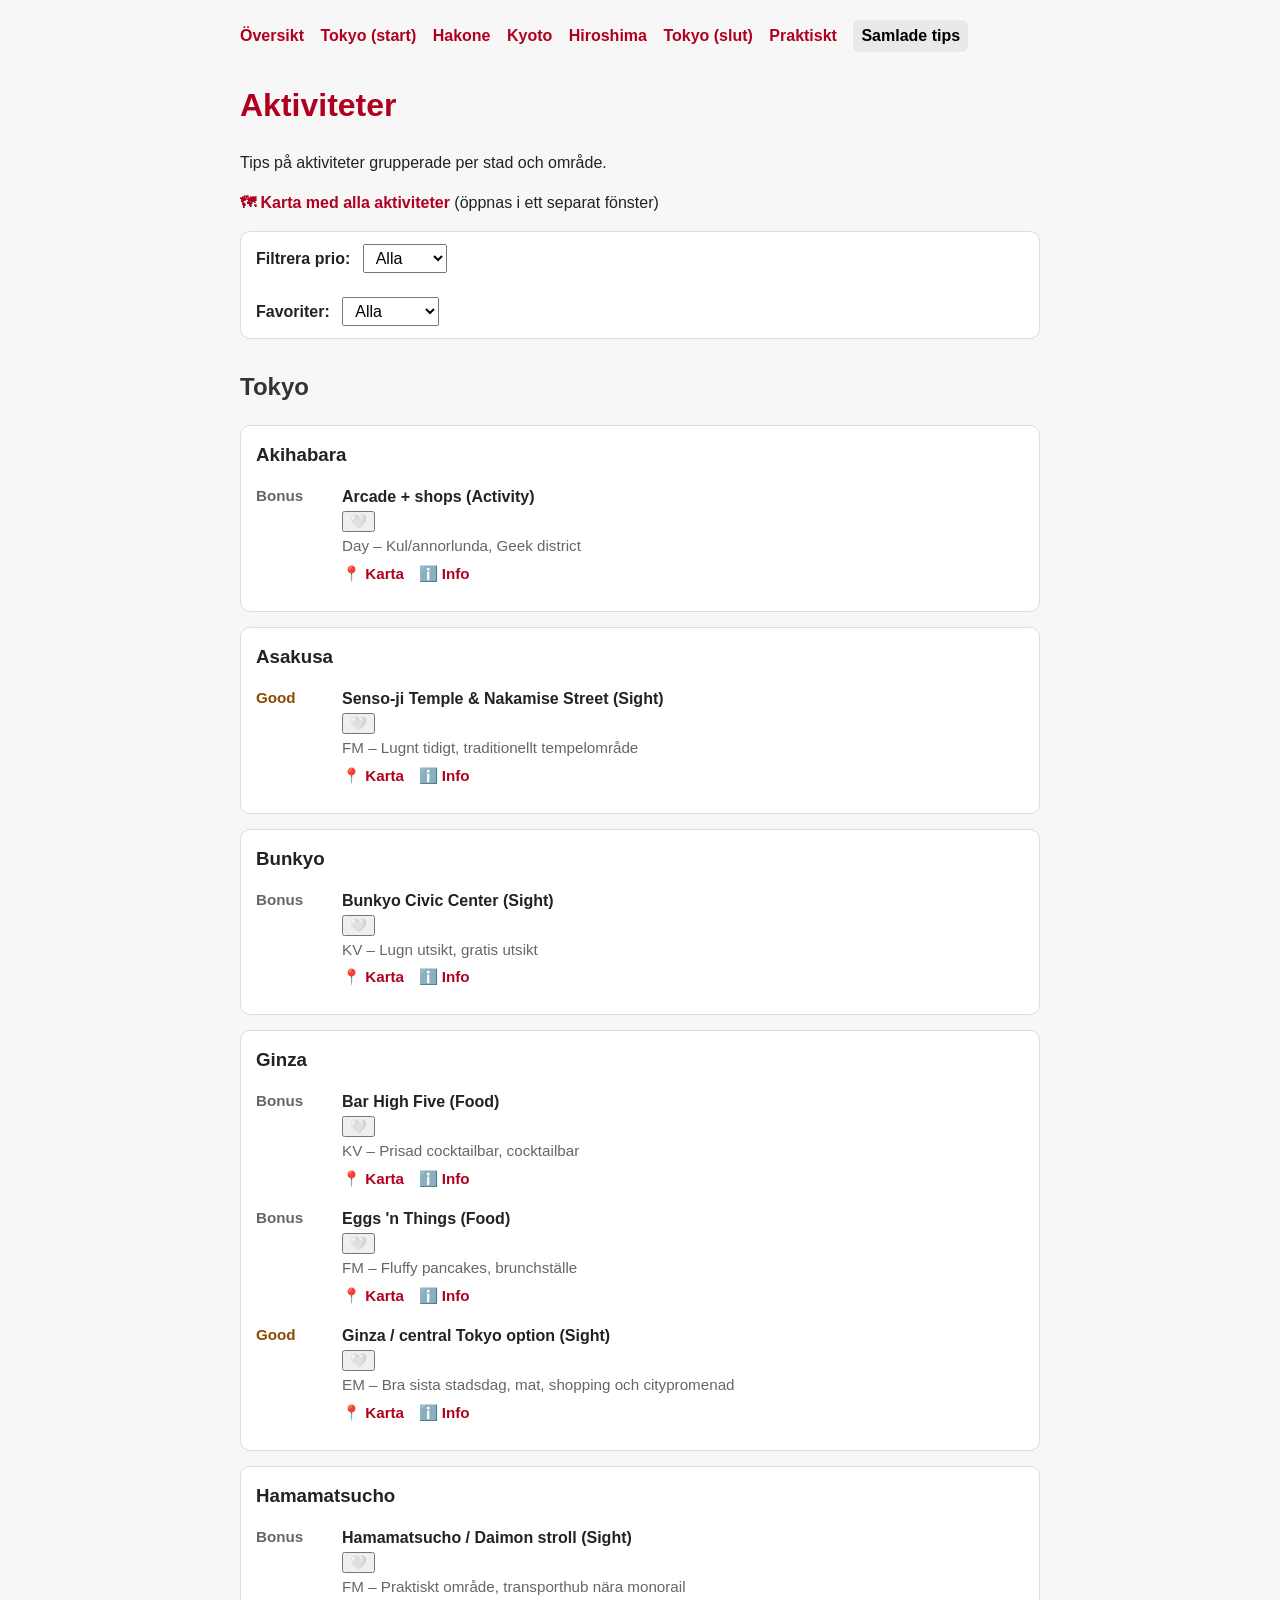
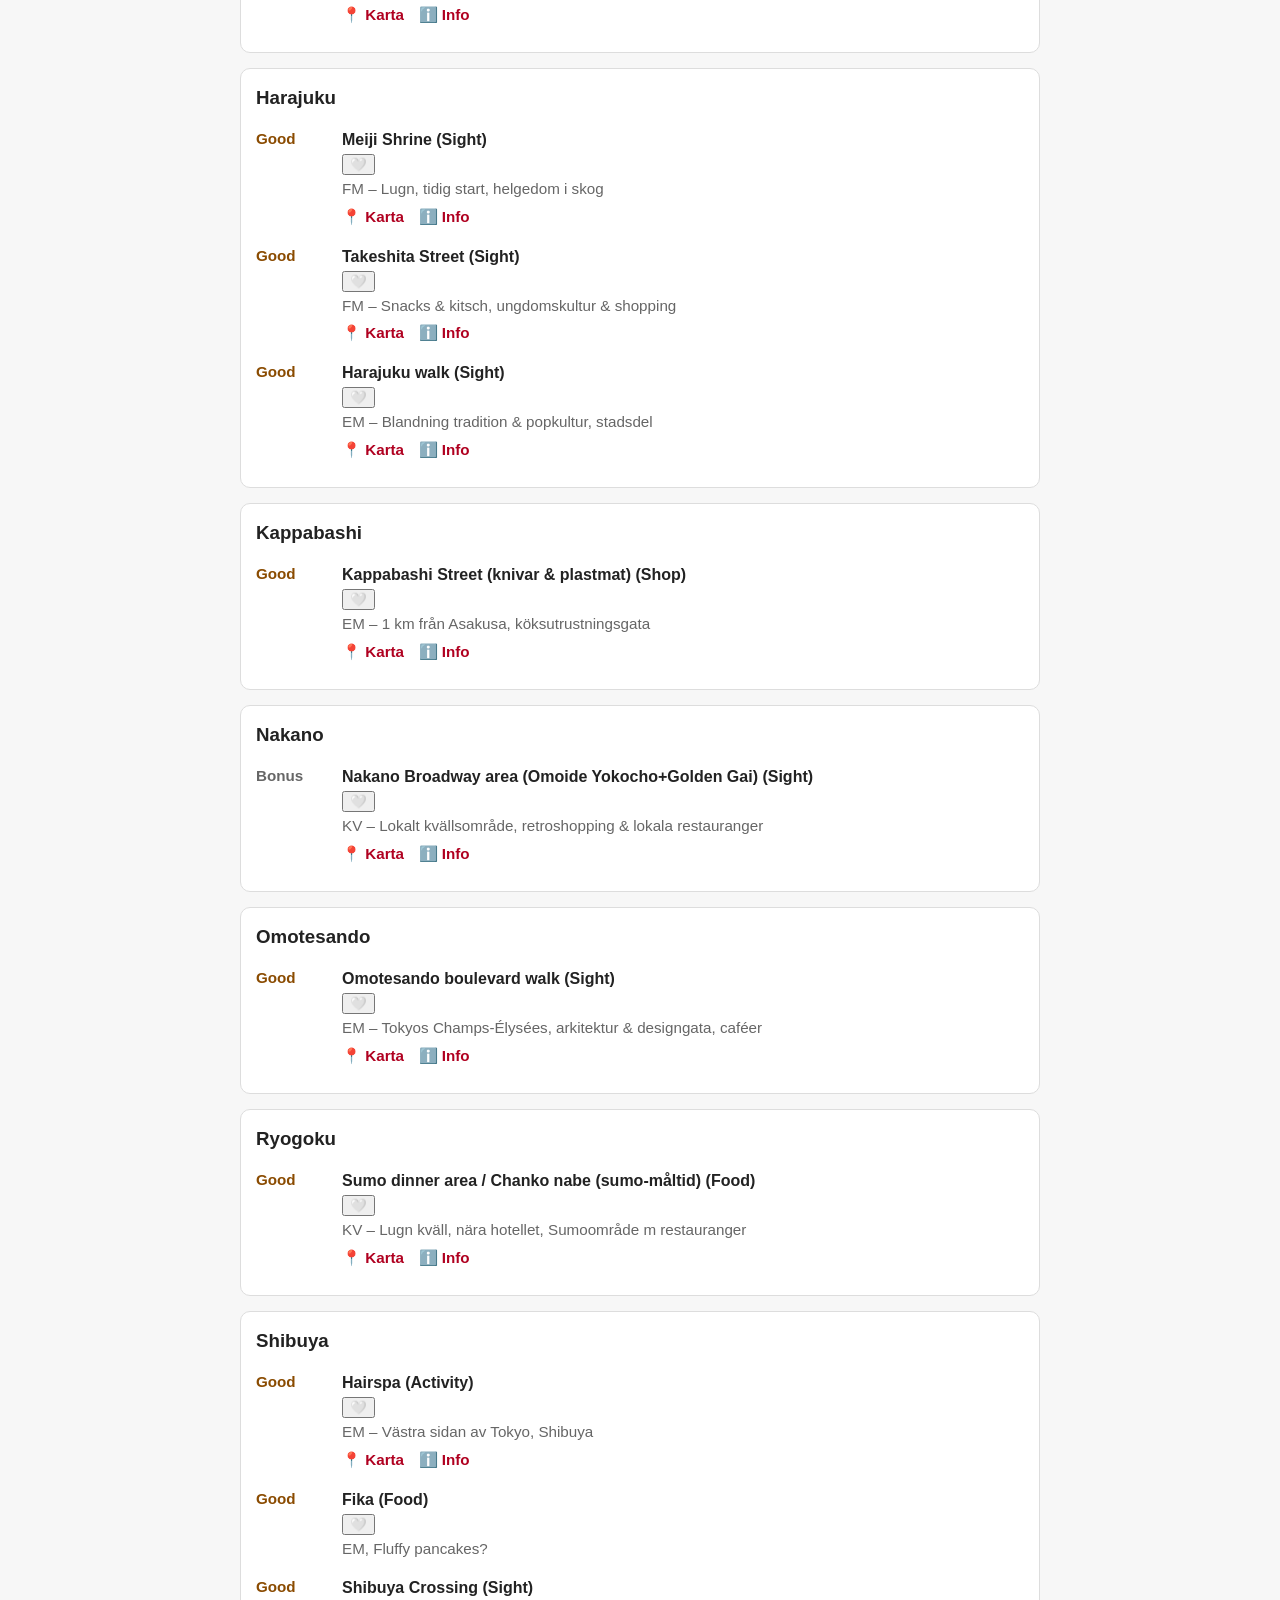
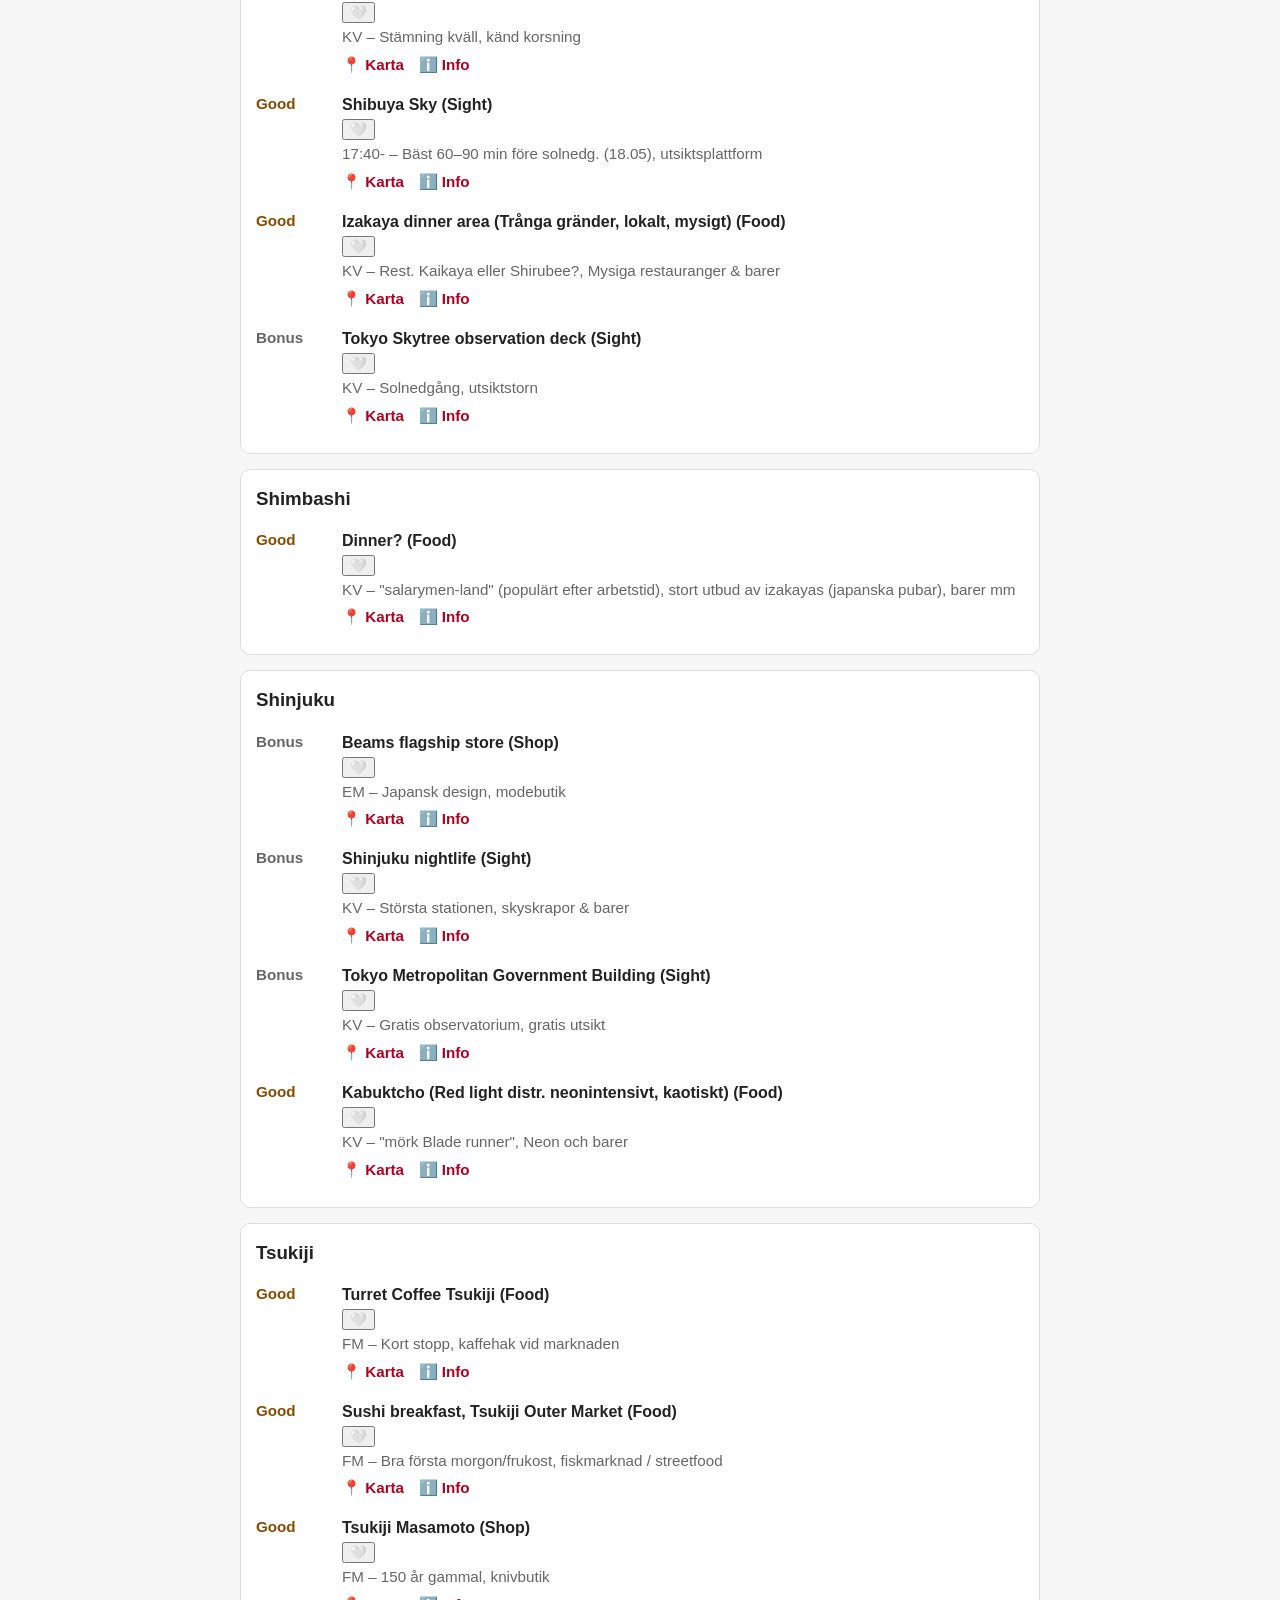
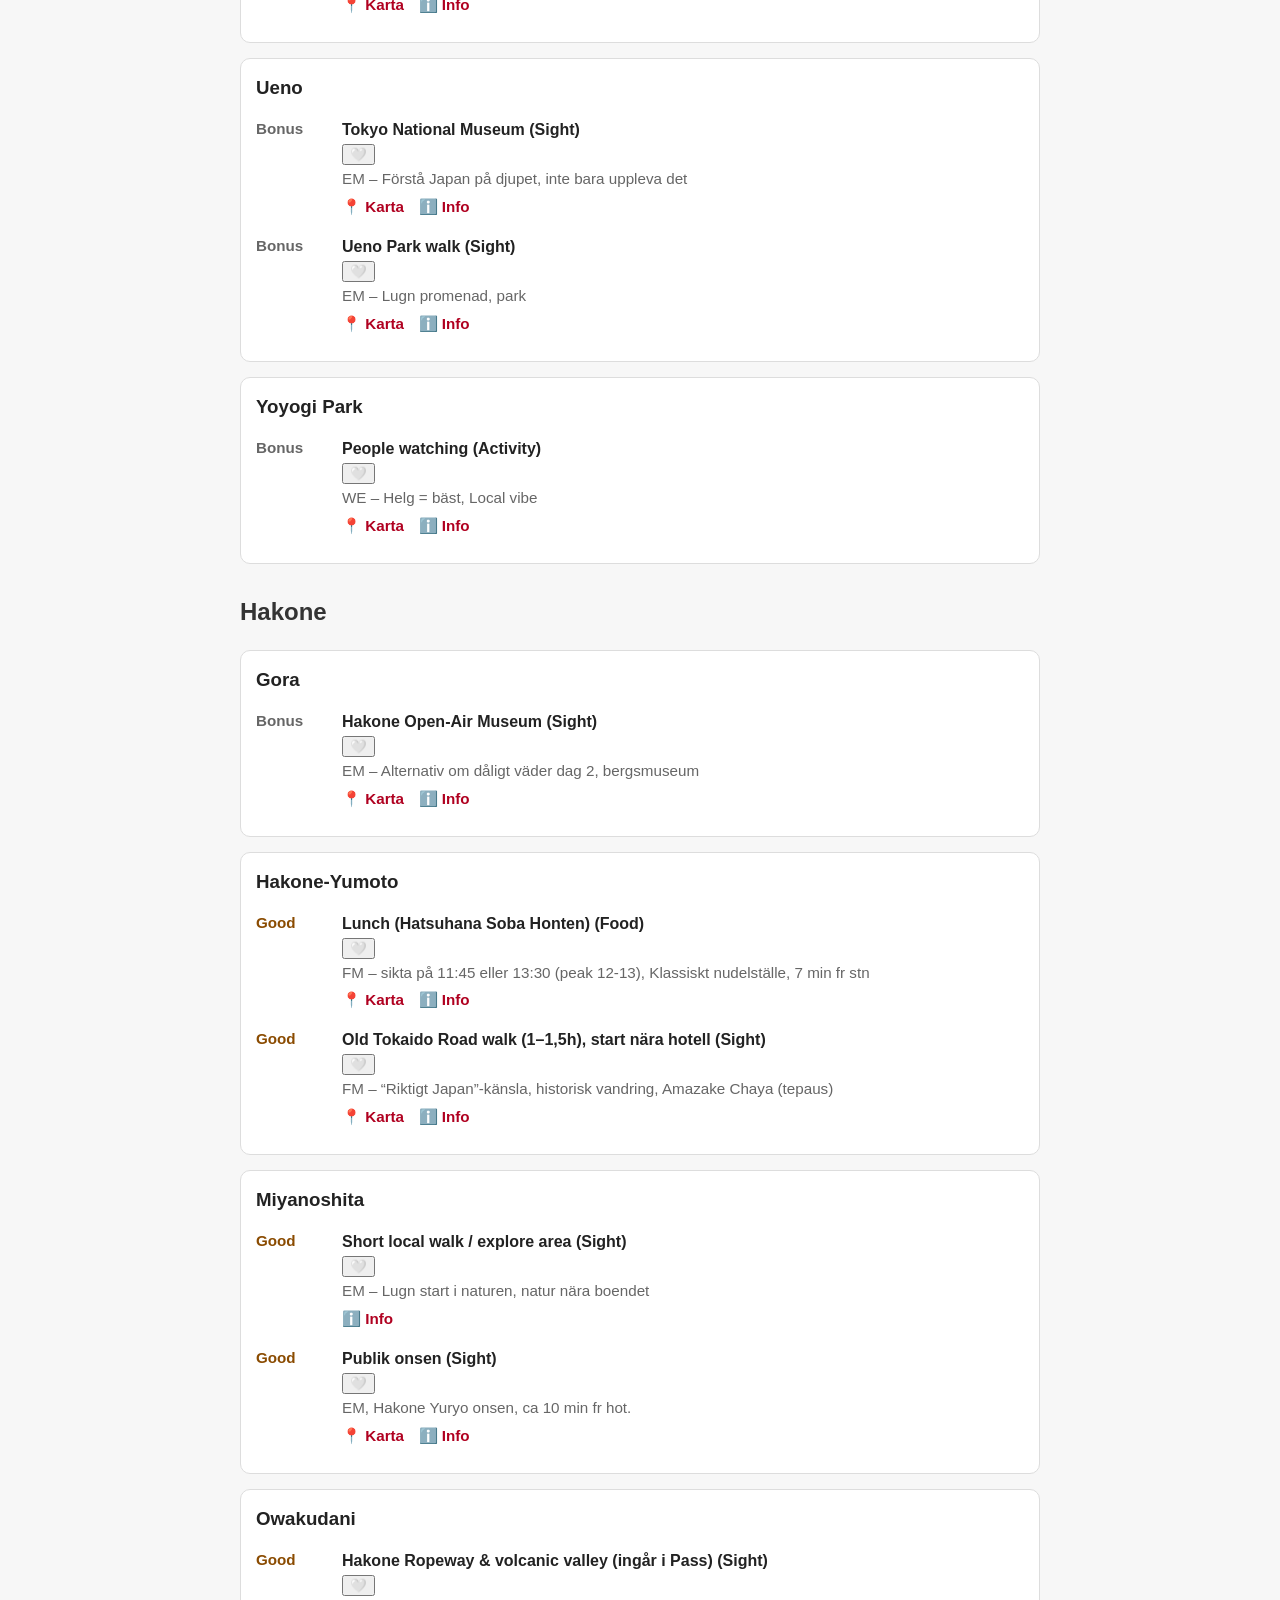
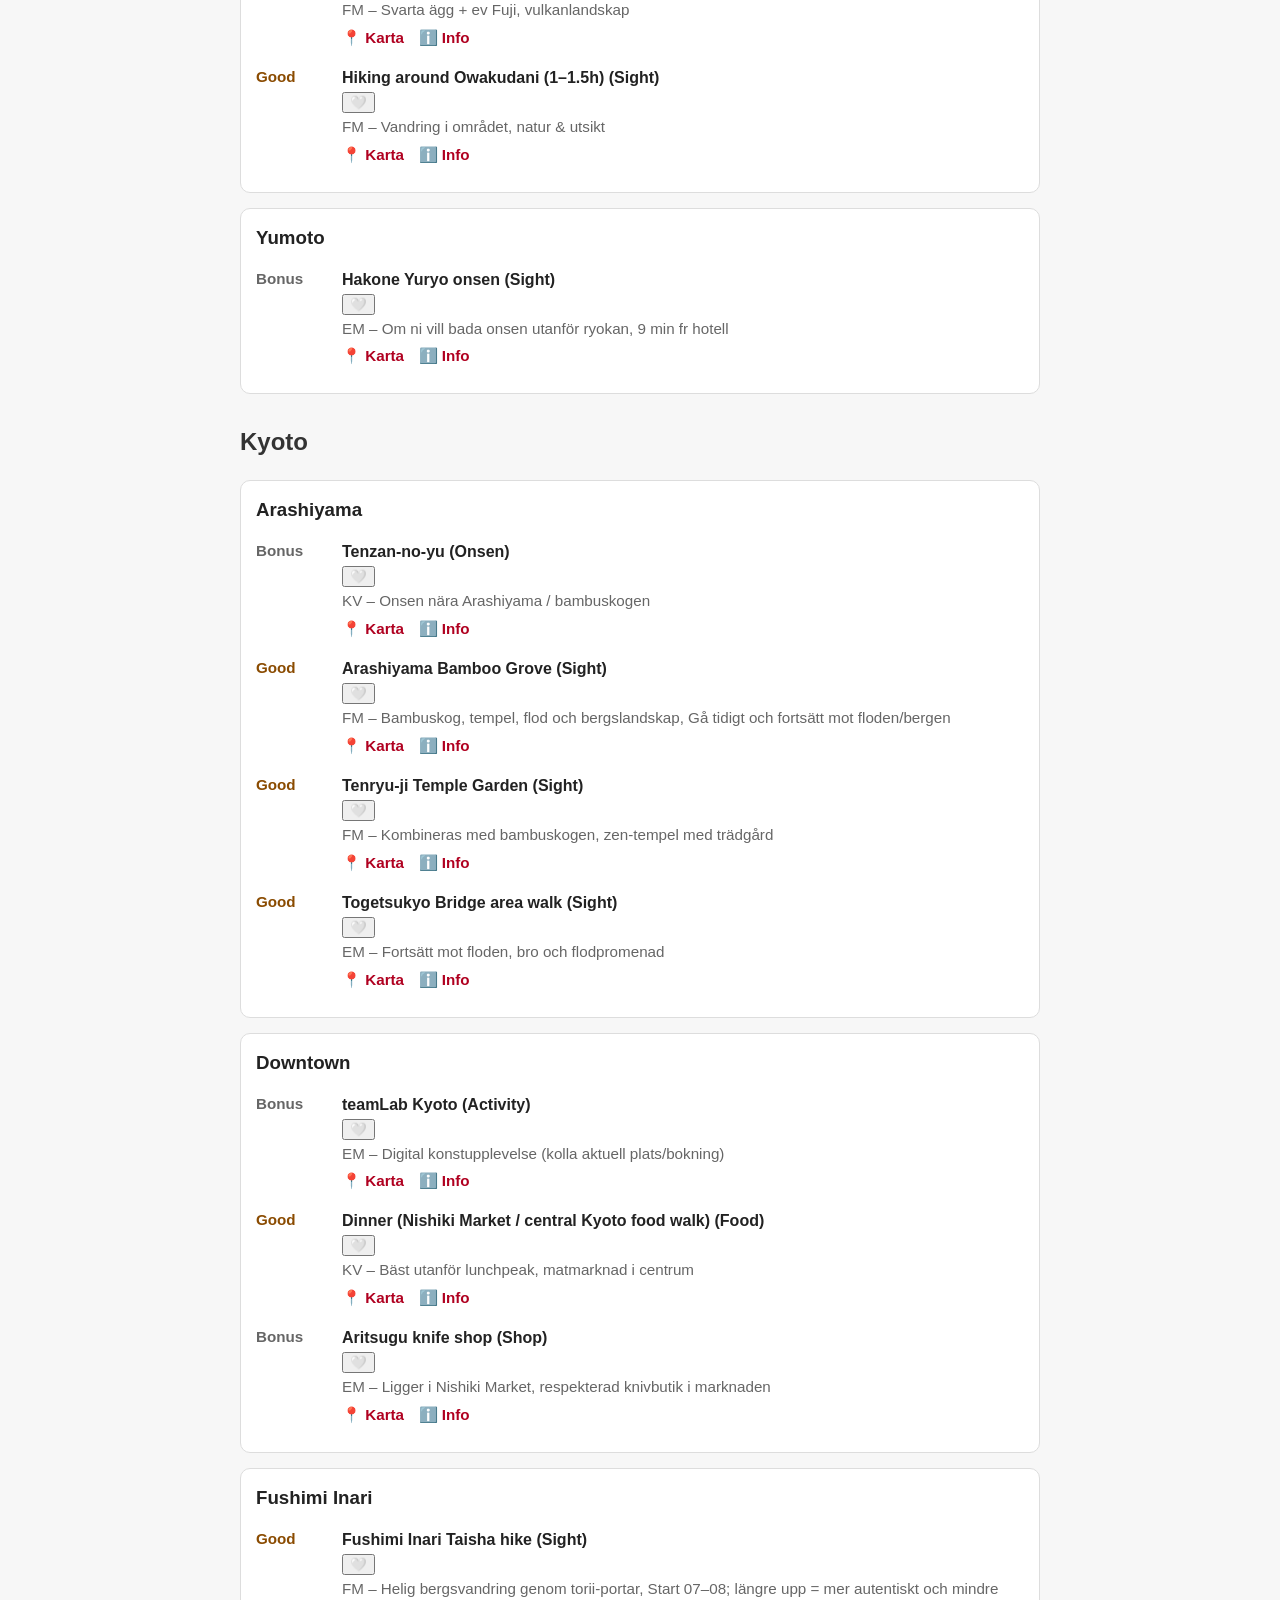
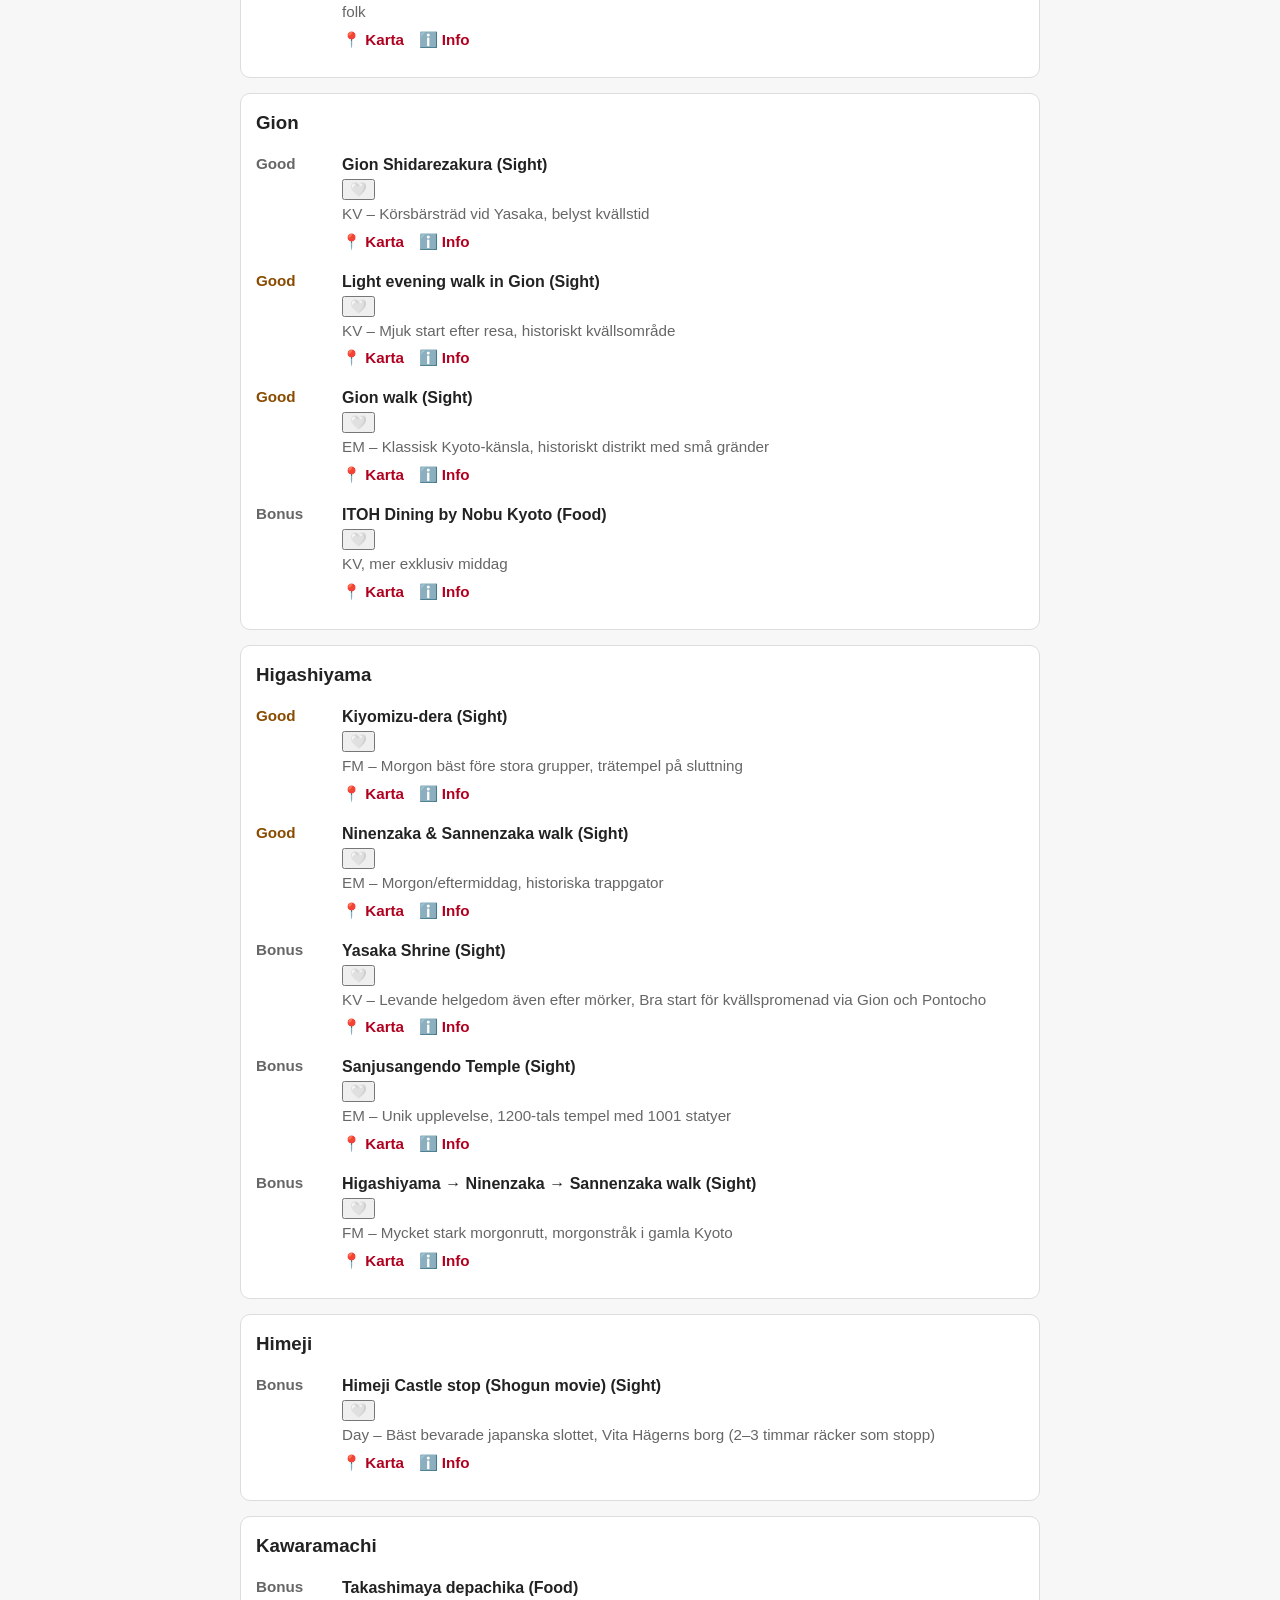
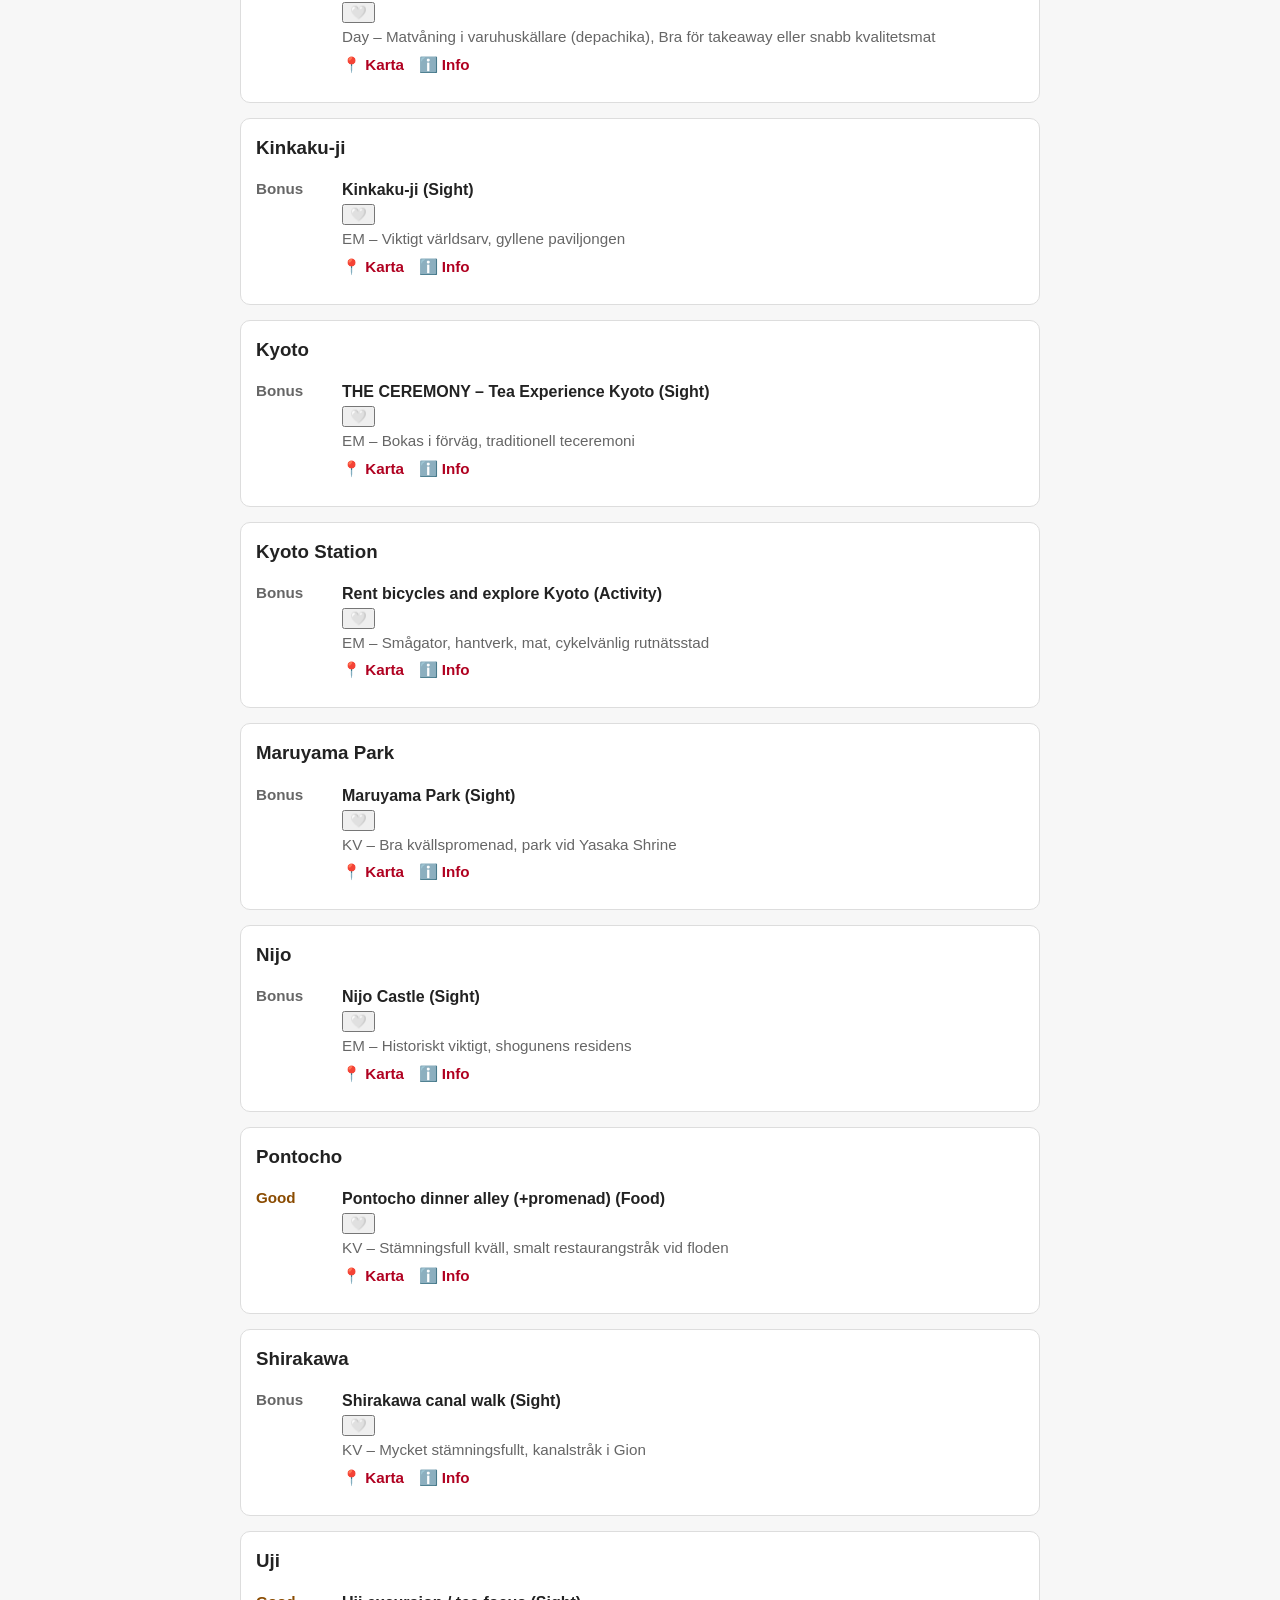
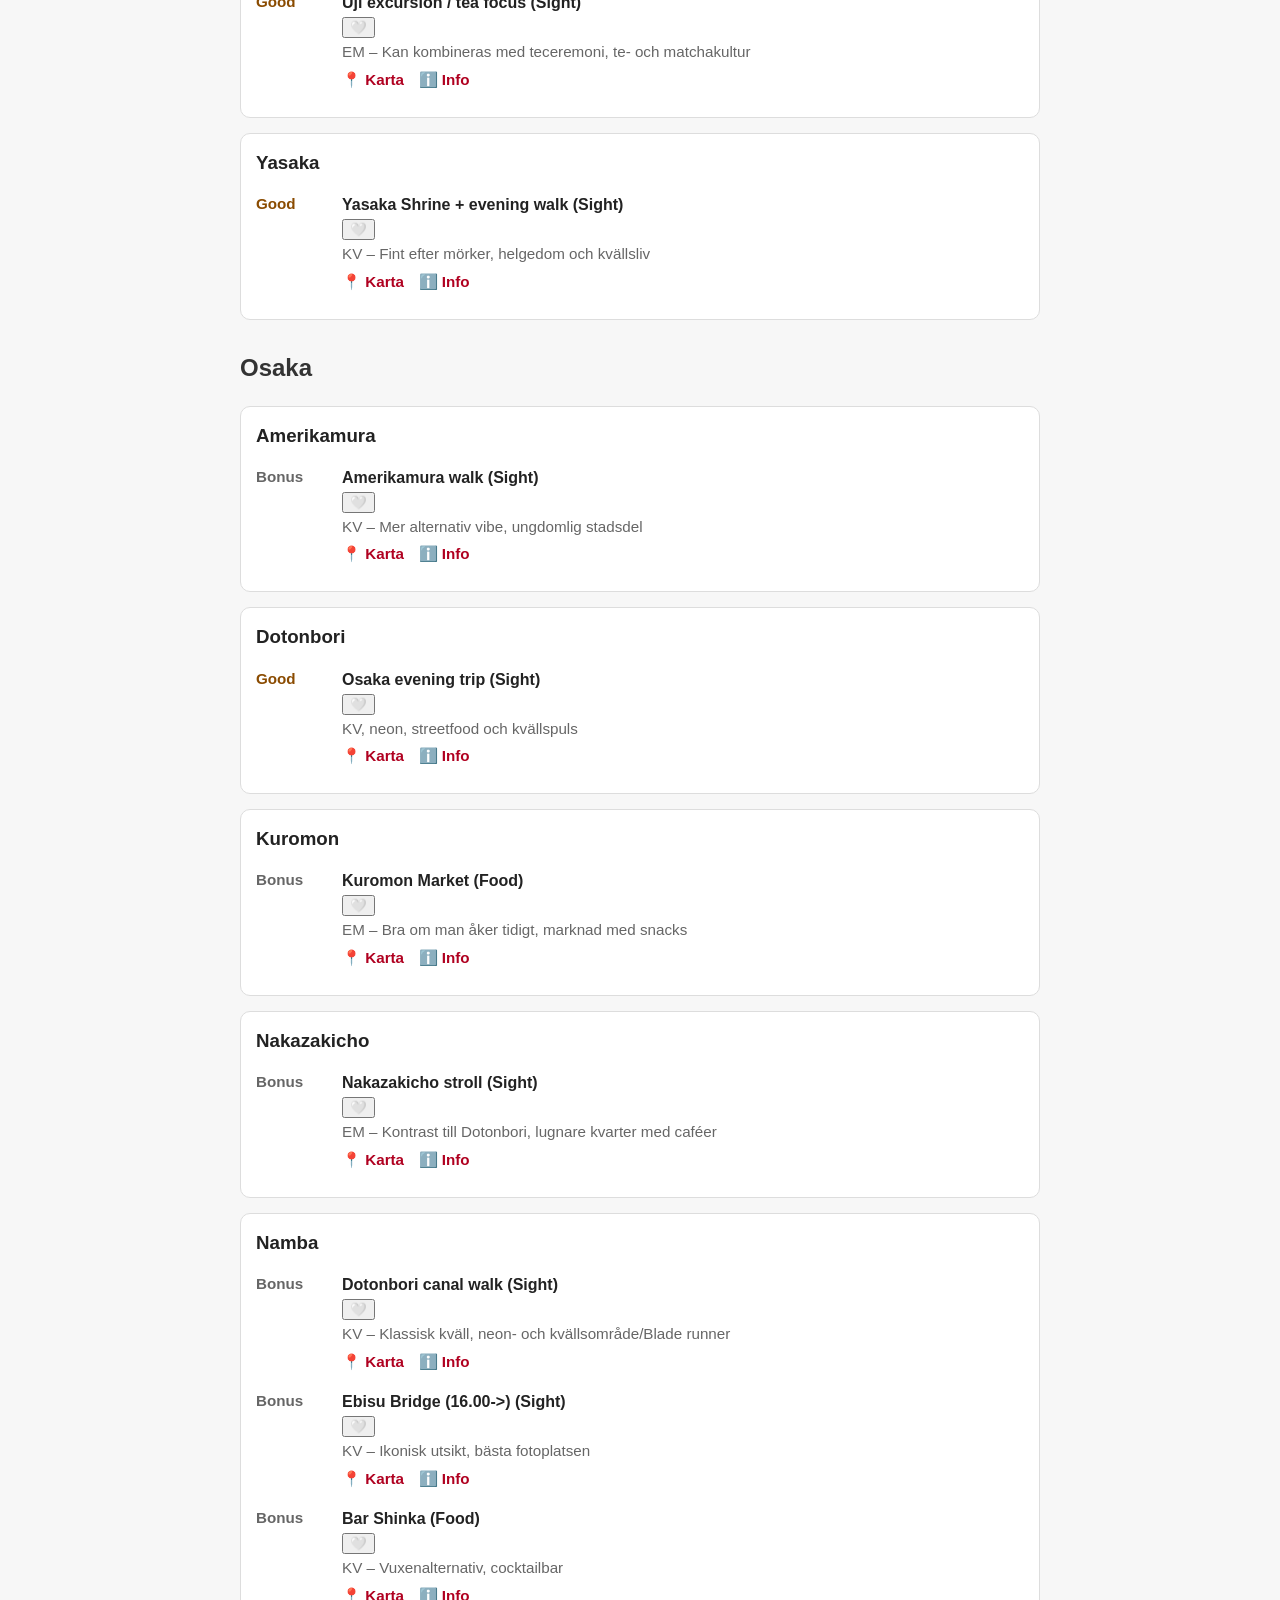
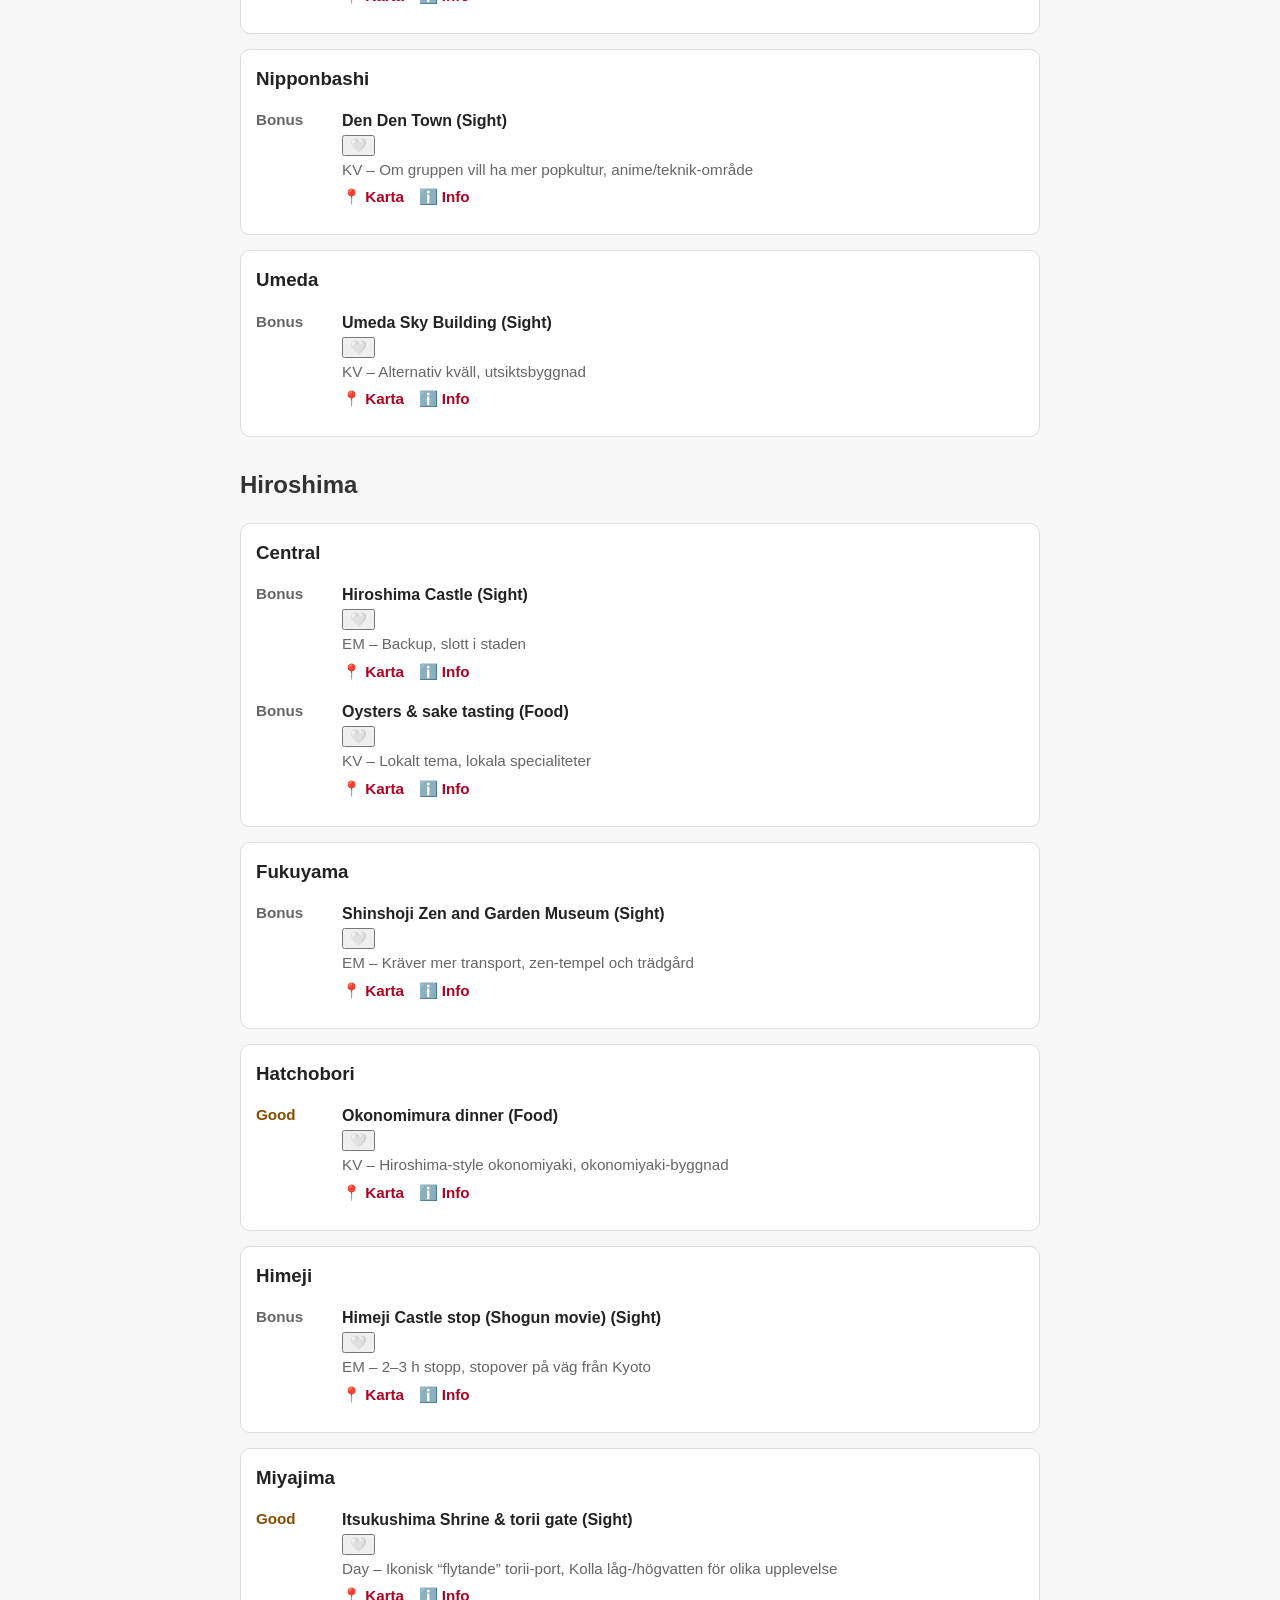
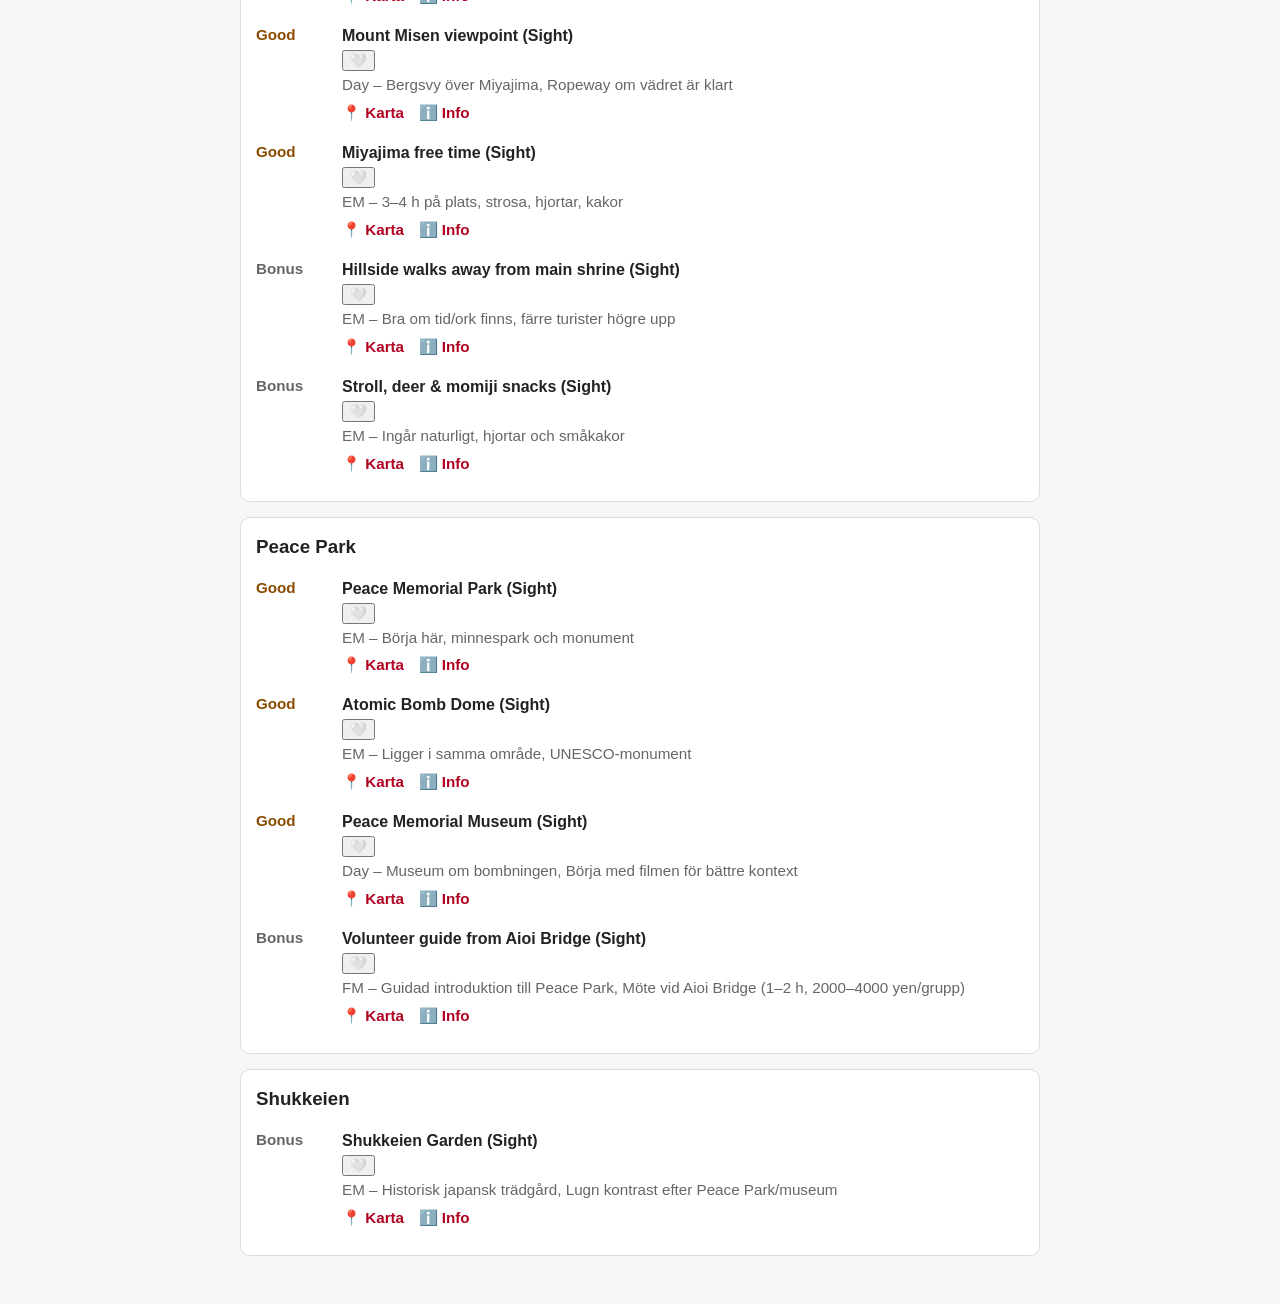
==== commit c65c846b: "Update areas.html" ====
--- a/areas.html
+++ b/areas.html
@@ -1065,17 +1065,6 @@
 </div>
 <div class="area-block">
 <h3>Namba</h3>
-<div class="activity-item good-prio" data-prio="good">
-  <div class="prio">Good</div>
-  <div class="item-main">
-    <div class="name-row">
-      <div class="name">Ebisu Bridge (16.00-&gt;) (Sight)</div>
-      <button class="heart-btn" type="button" aria-label="Markera favorit">🤍</button>
-    </div>
-    <div class="item-meta">EM, bästa fotoplatsen</div>
-    <div class="item-links"><a href="https://maps.google.com/?q=Ebisu+Bridge+Osaka+Japan" target="_blank" rel="noopener noreferrer">📍 Karta</a> <a href="https://www.google.com/search?q=Ebisu%20Bridge%20%2816.00-%3E%29%20nan" target="_blank" rel="noopener noreferrer">ℹ️ Info</a></div>
-  </div>
-</div>
 <div class="activity-item bonus-prio" data-prio="bonus">
   <div class="prio">Bonus</div>
   <div class="item-main">
